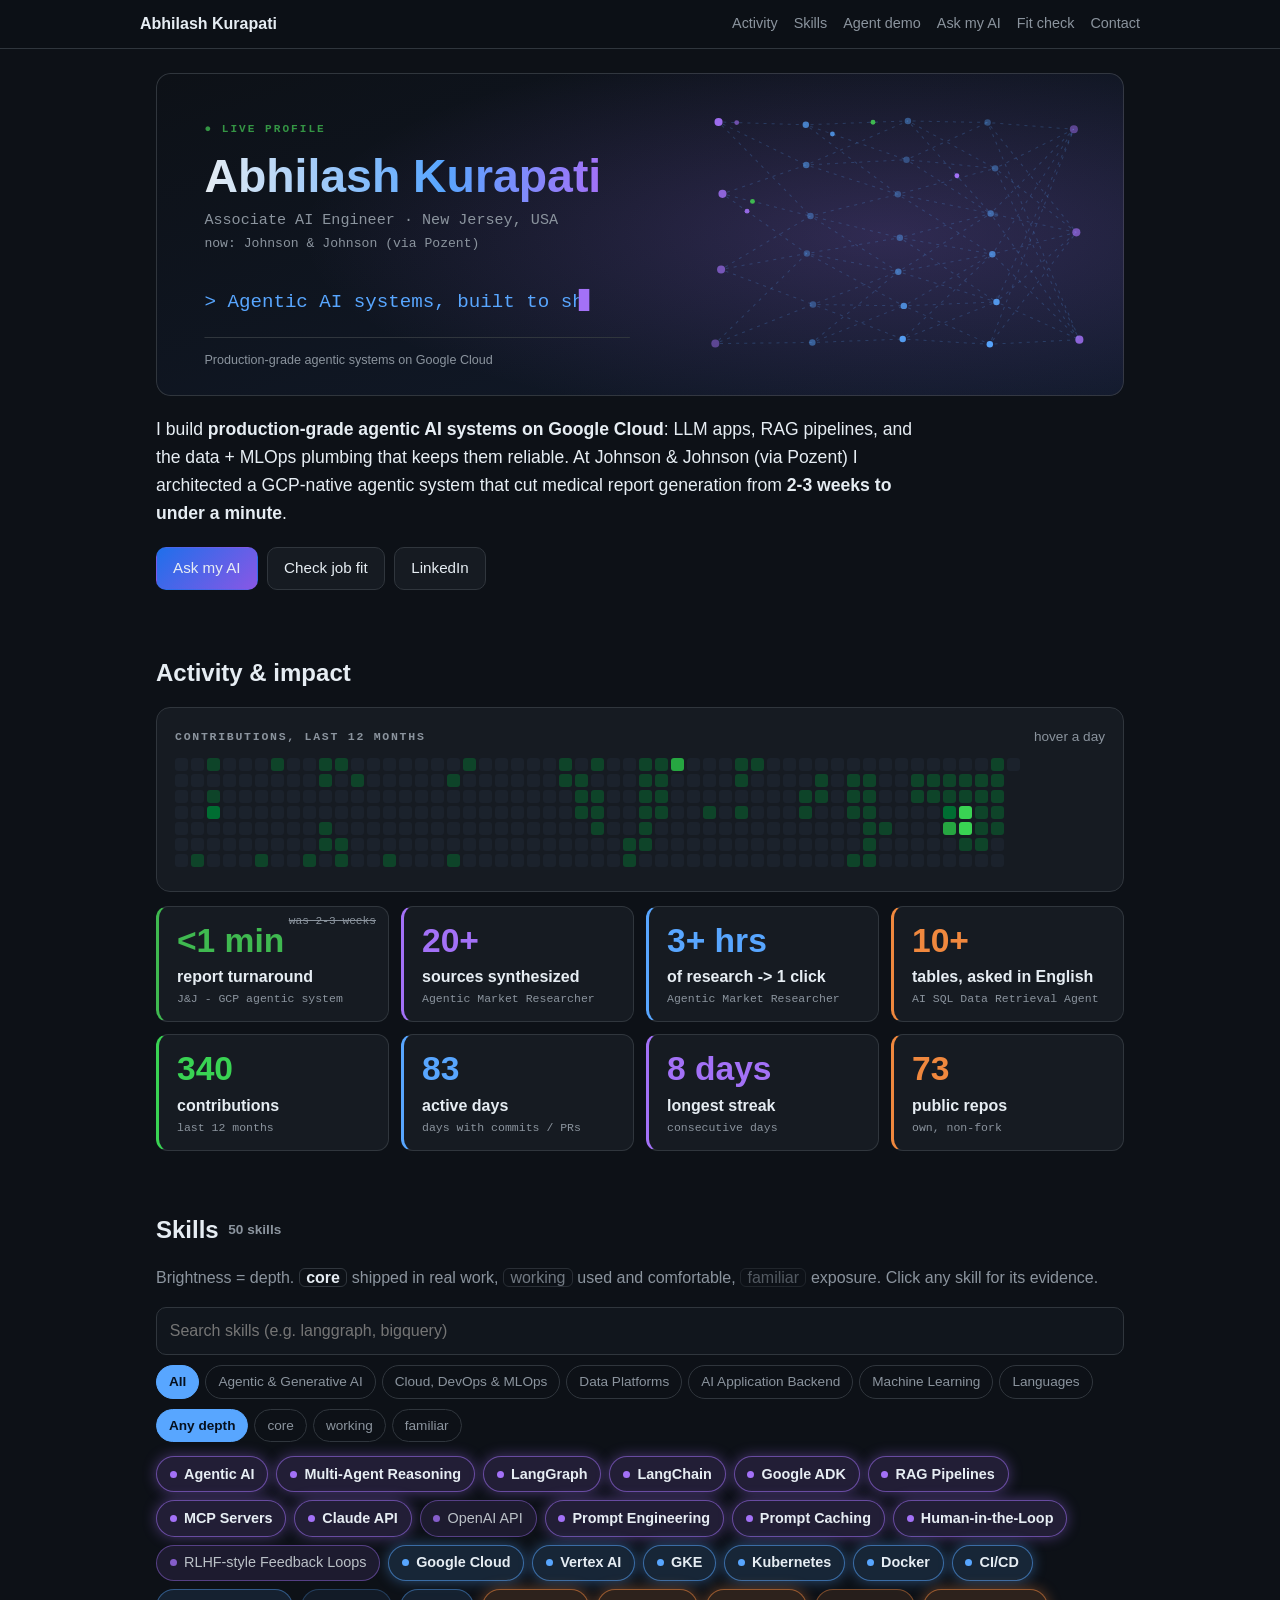
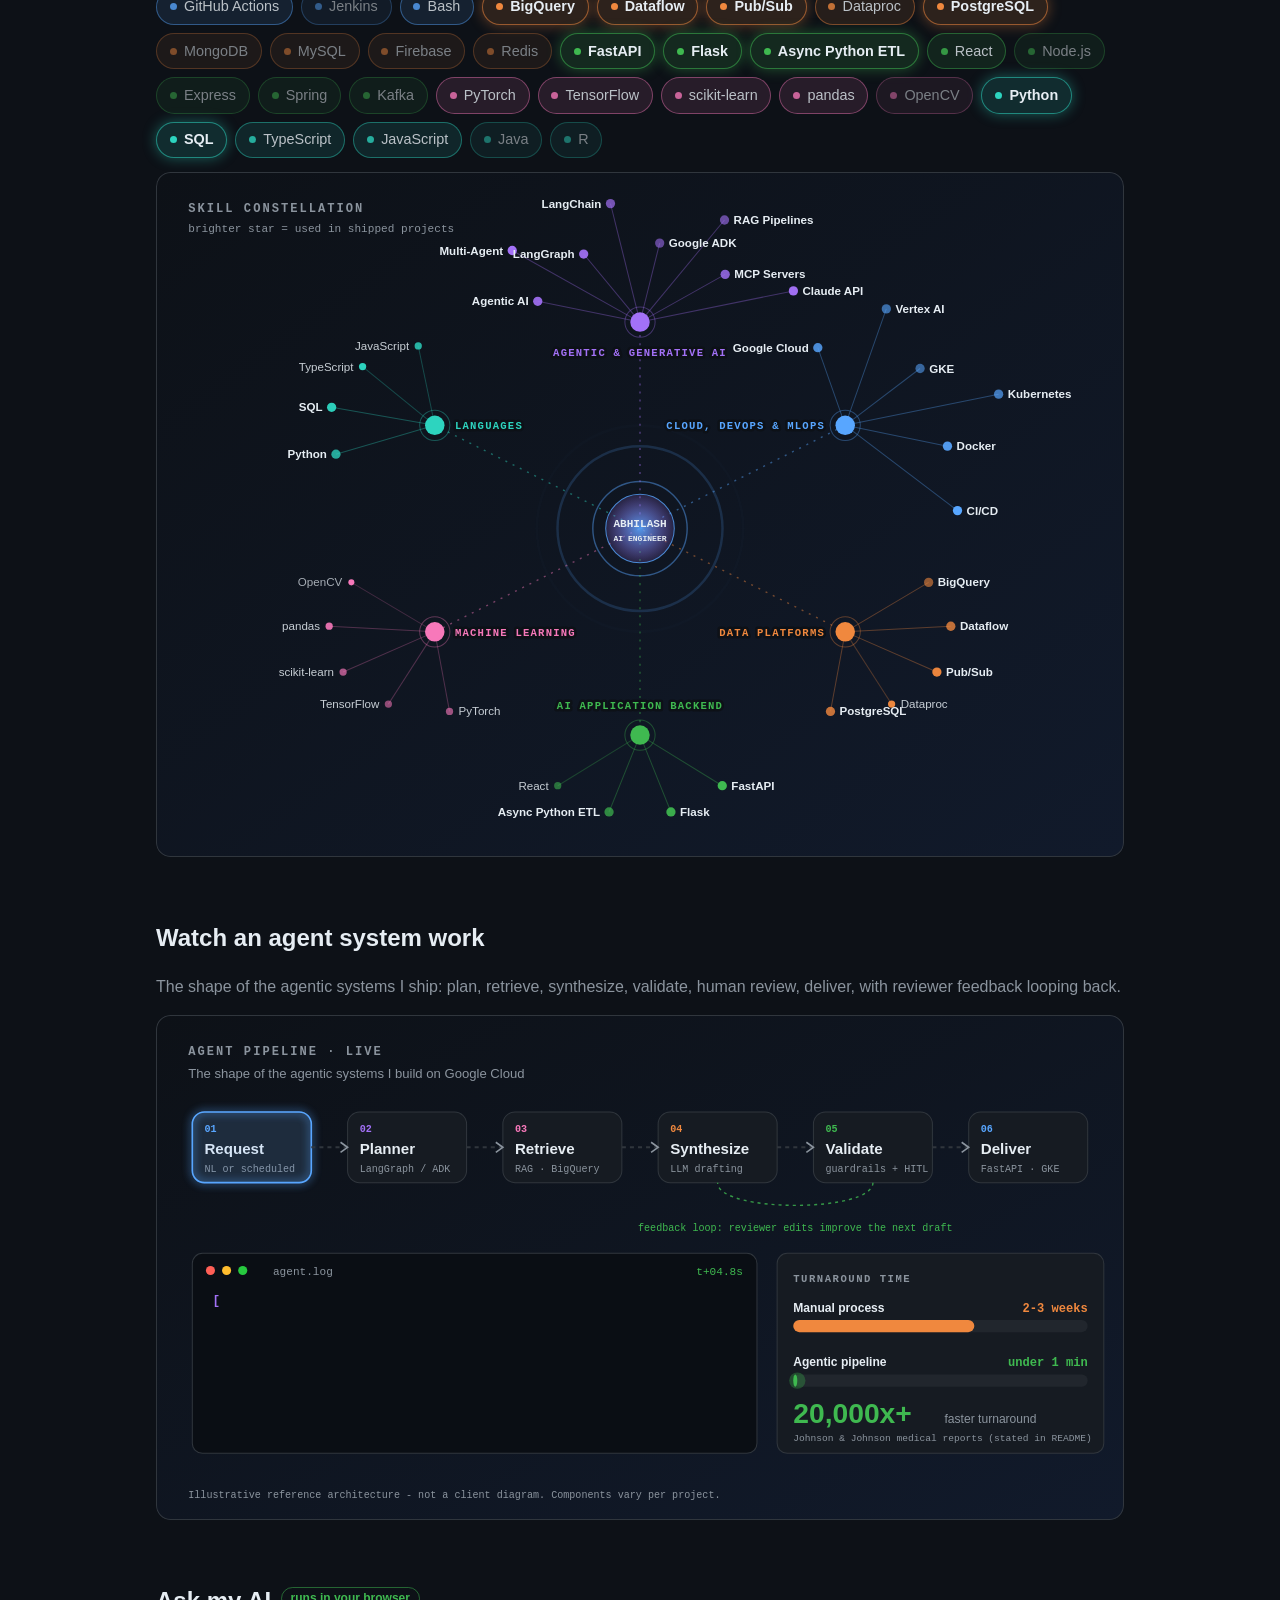
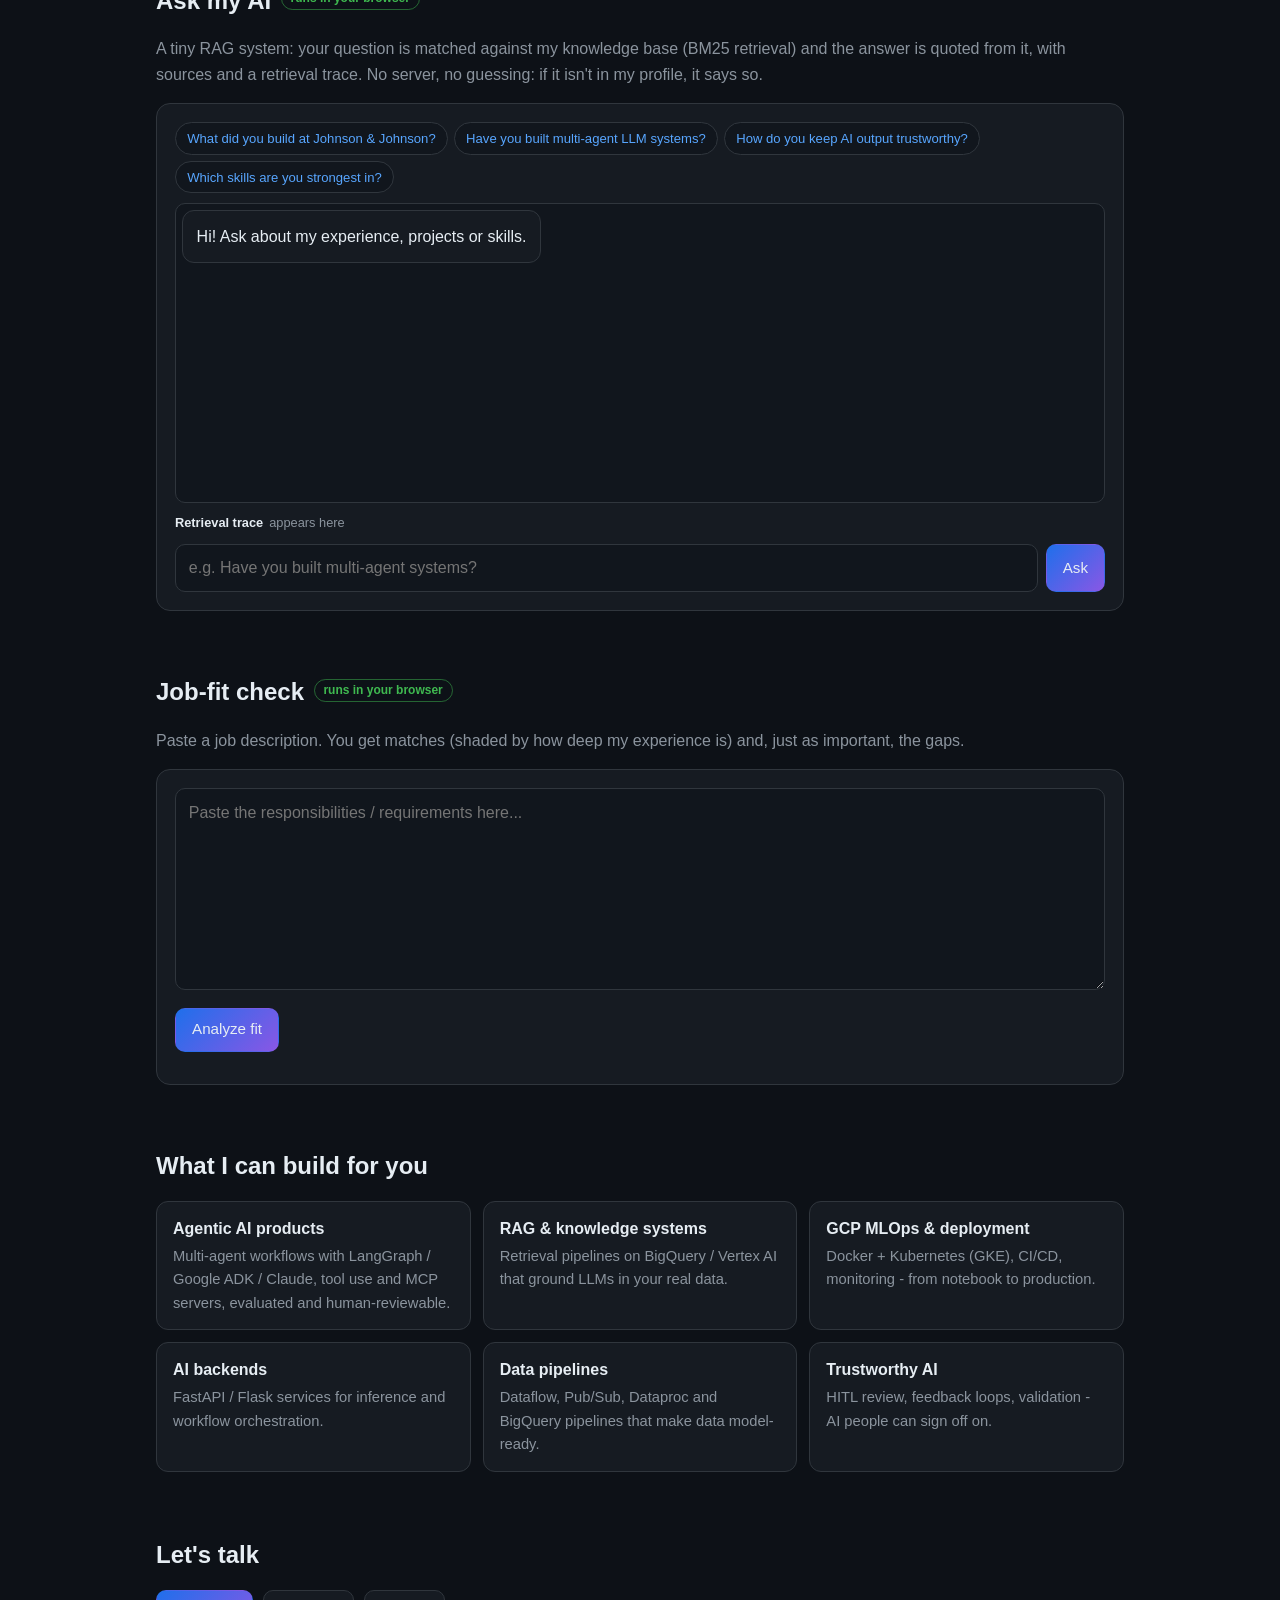
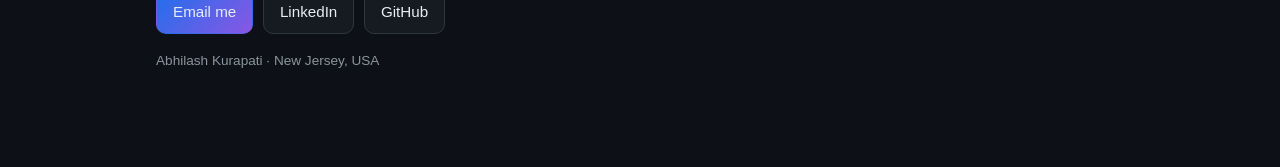
==== docs/index.html @ 21f14920 "chore: refresh profile assets" ====
<!doctype html>
<html lang="en">
<head>
<meta charset="utf-8">
<meta name="viewport" content="width=device-width, initial-scale=1">
<title>Abhilash Kurapati - Associate AI Engineer</title>
<meta name="description" content="Abhilash Kurapati: Associate AI Engineer building production-grade agentic AI systems on Google Cloud. Live contributions, skills, and an AI you can interrogate.">
<meta property="og:title" content="Abhilash Kurapati - Associate AI Engineer">
<meta property="og:description" content="Agentic AI systems on Google Cloud. Ask my profile anything.">
<link rel="icon" href="data:image/svg+xml,%3Csvg xmlns='http://www.w3.org/2000/svg' viewBox='0 0 32 32'%3E%3Crect width='32' height='32' rx='8' fill='%230d1117'/%3E%3Ccircle cx='10' cy='11' r='3' fill='%23a371f7'/%3E%3Ccircle cx='22' cy='9' r='3' fill='%2358a6ff'/%3E%3Ccircle cx='16' cy='23' r='3' fill='%233fb950'/%3E%3Cpath d='M10 11L22 9L16 23Z' stroke='%2358a6ff' fill='none'/%3E%3C/svg%3E">
<link rel="stylesheet" href="style.css">
</head>
<body>
<header class="nav">
  <a class="brand" href="#top">Abhilash Kurapati</a>
  <nav>
    <a href="#activity">Activity</a><a href="#skills">Skills</a><a href="#system">Agent demo</a><a href="#ask">Ask my AI</a><a href="#fit">Fit check</a><a href="#contact">Contact</a>
  </nav>
</header>

<main id="top">
  <section class="hero">
    <img src="assets/hero.svg" alt="Abhilash Kurapati - Associate AI Engineer. Animated neural network banner." width="960" height="320">
    <p class="lead">I build <b>production-grade agentic AI systems on Google Cloud</b>: LLM apps, RAG pipelines, and the data + MLOps plumbing that keeps them reliable. At Johnson &amp; Johnson (via Pozent) I architected a GCP-native agentic system that cut medical report generation from <b>2-3 weeks to under a minute</b>.</p>
    <p class="cta"><a class="btn primary" href="#ask">Ask my AI</a><a class="btn" href="#fit">Check job fit</a><a class="btn" href="https://www.linkedin.com/in/kurapati-abhilash/" target="_blank" rel="noopener">LinkedIn</a></p>
  </section>

  <section id="activity">
    <h2>Activity &amp; impact</h2>
    <div class="card">
      <div class="card-h"><span class="eyebrow">CONTRIBUTIONS, LAST 12 MONTHS</span><span class="muted small">hover a day</span></div>
      <div id="heatmap" class="heatmap" aria-label="Contribution heatmap"></div>
      <noscript><img src="assets/contributions.svg" alt="Contribution graph" style="width:100%"></noscript>
    </div>
    <div class="tiles"><div class="tile" style="--c:#3fb950"><s class="was">was 2-3 weeks</s><div class="big">&lt;1 min</div><div class="lbl">report turnaround</div><div class="cap">J&amp;J - GCP agentic system</div></div><div class="tile" style="--c:#a371f7"><div class="big" data-count="20" data-suffix="+">20+</div><div class="lbl">sources synthesized</div><div class="cap">Agentic Market Researcher</div></div><div class="tile" style="--c:#58a6ff"><div class="big" data-count="3" data-suffix="+ hrs">3+ hrs</div><div class="lbl">of research -&gt; 1 click</div><div class="cap">Agentic Market Researcher</div></div><div class="tile" style="--c:#f0883e"><div class="big" data-count="10" data-suffix="+">10+</div><div class="lbl">tables, asked in English</div><div class="cap">AI SQL Data Retrieval Agent</div></div></div>
    <div class="tiles"><div class="tile" style="--c:#39d353"><div class="big" data-count="343" data-suffix="">343</div><div class="lbl">contributions</div><div class="cap">last 12 months</div></div><div class="tile" style="--c:#58a6ff"><div class="big" data-count="84" data-suffix="">84</div><div class="lbl">active days</div><div class="cap">days with commits / PRs</div></div><div class="tile" style="--c:#a371f7"><div class="big" data-count="8" data-suffix=" days">8 days</div><div class="lbl">longest streak</div><div class="cap">consecutive days</div></div><div class="tile" style="--c:#f0883e"><div class="big" data-count="74" data-suffix="">74</div><div class="lbl">public repos</div><div class="cap">own, non-fork</div></div></div>
  </section>

  <section id="skills">
    <h2>Skills <span class="muted small" id="skill-count"></span></h2>
    <p class="muted">Brightness = depth. <span class="lg lv-core">core</span> shipped in real work, <span class="lg lv-working">working</span> used and comfortable, <span class="lg lv-familiar">familiar</span> exposure. Click any skill for its evidence.</p>
    <div class="controls">
      <input id="skill-search" type="search" placeholder="Search skills (e.g. langgraph, bigquery)" aria-label="Search skills">
      <div id="cat-filter" class="pills"></div>
      <div id="level-filter" class="pills"></div>
    </div>
    <div id="skill-grid" class="chips"></div>
    <div id="skill-detail" class="card detail" hidden></div>
    <div class="card art"><img src="assets/skill-constellation.svg" alt="Skill constellation graph" loading="lazy"></div>
  </section>

  <section id="system">
    <h2>Watch an agent system work</h2>
    <p class="muted">The shape of the agentic systems I ship: plan, retrieve, synthesize, validate, human review, deliver, with reviewer feedback looping back.</p>
    <div class="card art"><img src="assets/agent-pipeline.svg" alt="Animated agent pipeline" loading="lazy"></div>
  </section>

  <section id="ask">
    <h2>Ask my AI <span class="tag live">runs in your browser</span></h2>
    <p class="muted">A tiny RAG system: your question is matched against my knowledge base (BM25 retrieval) and the answer is quoted from it, with sources and a retrieval trace. No server, no guessing: if it isn't in my profile, it says so.</p>
    <div class="card chat">
      <div class="suggest"><button type="button">What did you build at Johnson &amp; Johnson?</button><button type="button">Have you built multi-agent LLM systems?</button><button type="button">How do you keep AI output trustworthy?</button><button type="button">Which skills are you strongest in?</button></div>
      <div id="chat-log" class="log" aria-live="polite"><div class="msg bot"><p>Hi! Ask about my experience, projects or skills.</p></div></div>
      <div id="trace" class="trace"><b>Retrieval trace</b> <span class="muted">appears here</span></div>
      <form id="ask-form"><input id="ask-input" type="text" placeholder="e.g. Have you built multi-agent systems?" autocomplete="off" aria-label="Your question"><button class="btn primary" type="submit">Ask</button></form>
    </div>
  </section>

  <section id="fit">
    <h2>Job-fit check <span class="tag live">runs in your browser</span></h2>
    <p class="muted">Paste a job description. You get matches (shaded by how deep my experience is) and, just as important, the gaps.</p>
    <div class="card">
      <textarea id="fit-text" rows="7" placeholder="Paste the responsibilities / requirements here..." aria-label="Job description"></textarea>
      <button id="fit-run" class="btn primary" type="button">Analyze fit</button>
      <div id="fit-out" class="fit-out" aria-live="polite"></div>
    </div>
  </section>

  <section id="offer">
    <h2>What I can build for you</h2>
    <ul class="offers"><li><b>Agentic AI products</b><span>Multi-agent workflows with LangGraph / Google ADK / Claude, tool use and MCP servers, evaluated and human-reviewable.</span></li><li><b>RAG &amp; knowledge systems</b><span>Retrieval pipelines on BigQuery / Vertex AI that ground LLMs in your real data.</span></li><li><b>GCP MLOps &amp; deployment</b><span>Docker + Kubernetes (GKE), CI/CD, monitoring - from notebook to production.</span></li><li><b>AI backends</b><span>FastAPI / Flask services for inference and workflow orchestration.</span></li><li><b>Data pipelines</b><span>Dataflow, Pub/Sub, Dataproc and BigQuery pipelines that make data model-ready.</span></li><li><b>Trustworthy AI</b><span>HITL review, feedback loops, validation - AI people can sign off on.</span></li></ul>
  </section>

  <section id="contact">
    <h2>Let's talk</h2>
    <p class="cta"><a class="btn primary" href="mailto:abhilash.kurapati1301@gmail.com">Email me</a><a class="btn" href="https://www.linkedin.com/in/kurapati-abhilash/" target="_blank" rel="noopener">LinkedIn</a><a class="btn" href="https://github.com/akurapati1" target="_blank" rel="noopener">GitHub</a></p>
    <p class="muted small">Abhilash Kurapati · New Jersey, USA</p>
  </section>
</main>
<div id="tip" class="tip" hidden></div>
<script type="application/json" id="data">{"repo":"akurapati1/akurapati1","email":"abhilash.kurapati1301@gmail.com","categories":[{"id":"ai","name":"Agentic & Generative AI","color":"#a371f7","skills":[{"name":"Agentic AI","level":"core","graph":true},{"name":"Multi-Agent Reasoning","short":"Multi-Agent","level":"core","graph":true},{"name":"LangGraph","level":"core","graph":true,"logo":""},{"name":"LangChain","level":"core","graph":true,"logo":"langchain"},{"name":"Google ADK","level":"core","graph":true,"logo":"google"},{"name":"RAG Pipelines","level":"core","graph":true},{"name":"MCP Servers","level":"core","graph":true},{"name":"Claude API","level":"core","graph":true,"logo":"anthropic"},{"name":"OpenAI API","level":"working"},{"name":"Prompt Engineering","level":"core"},{"name":"Prompt Caching","level":"core"},{"name":"Human-in-the-Loop","level":"core"},{"name":"RLHF-style Feedback Loops","level":"working"}]},{"id":"cloud","name":"Cloud, DevOps & MLOps","color":"#58a6ff","skills":[{"name":"Google Cloud","level":"core","graph":true,"logo":"googlecloud"},{"name":"Vertex AI","level":"core","graph":true,"logo":"googlecloud"},{"name":"GKE","level":"core","graph":true,"logo":"googlecloud"},{"name":"Kubernetes","level":"core","graph":true,"logo":"kubernetes"},{"name":"Docker","level":"core","graph":true,"logo":"docker"},{"name":"CI/CD","level":"core","graph":true},{"name":"GitHub Actions","level":"working","logo":"githubactions"},{"name":"Jenkins","level":"familiar","logo":"jenkins"},{"name":"Bash","level":"working","logo":"gnubash"}]},{"id":"data","name":"Data Platforms","color":"#f0883e","skills":[{"name":"BigQuery","level":"core","graph":true,"logo":"googlebigquery"},{"name":"Dataflow","level":"core","graph":true,"logo":"googlecloud"},{"name":"Pub/Sub","level":"core","graph":true,"logo":"googlecloud"},{"name":"Dataproc","level":"working","graph":true,"logo":"googlecloud"},{"name":"PostgreSQL","level":"core","graph":true,"logo":"postgresql"},{"name":"MongoDB","level":"familiar","logo":"mongodb"},{"name":"MySQL","level":"familiar","logo":"mysql"},{"name":"Firebase","level":"familiar","logo":"firebase"},{"name":"Redis","level":"familiar","logo":"redis"}]},{"id":"backend","name":"AI Application Backend","color":"#3fb950","skills":[{"name":"FastAPI","level":"core","graph":true,"logo":"fastapi"},{"name":"Flask","level":"core","graph":true,"logo":"flask"},{"name":"Async Python ETL","level":"core","graph":true},{"name":"React","level":"working","graph":true,"logo":"react"},{"name":"Node.js","level":"familiar","logo":"nodedotjs"},{"name":"Express","level":"familiar","logo":"express"},{"name":"Spring","level":"familiar","logo":"spring"},{"name":"Kafka","level":"familiar","logo":"apachekafka"}]},{"id":"ml","name":"Machine Learning","color":"#f778ba","skills":[{"name":"PyTorch","level":"working","graph":true,"logo":"pytorch"},{"name":"TensorFlow","level":"working","graph":true,"logo":"tensorflow"},{"name":"scikit-learn","level":"working","graph":true,"logo":"scikitlearn"},{"name":"pandas","level":"working","graph":true,"logo":"pandas"},{"name":"OpenCV","level":"familiar","graph":true,"logo":"opencv"}]},{"id":"lang","name":"Languages","color":"#2dd4bf","skills":[{"name":"Python","level":"core","graph":true,"logo":"python"},{"name":"SQL","level":"core","graph":true,"logo":"postgresql"},{"name":"TypeScript","level":"working","graph":true,"logo":"typescript"},{"name":"JavaScript","level":"working","graph":true,"logo":"javascript"},{"name":"Java","level":"familiar","logo":"openjdk"},{"name":"R","level":"familiar","logo":"r"}]}],"chunks":[{"title":"Summary","kind":"summary","lines":["AI Engineer based in New Jersey, USA (originally from India).","Builds production-grade agentic AI systems on Google Cloud: LLM-powered apps, RAG pipelines, and the data + MLOps infrastructure that keeps them reliable at scale.","Current role: Associate AI Engineer on enterprise AI for Johnson & Johnson, via Pozent."]},{"title":"Experience \u203a Associate AI Engineer - Johnson & Johnson (via Pozent)","kind":"experience","lines":["Architected a GCP-native agentic system for medical report generation.","Cut report turnaround from 2-3 weeks to under a minute.","Stack and practices: Google Cloud, Vertex AI, GKE, Docker, Kubernetes, CI/CD, BigQuery, Dataflow, Pub/Sub, Dataproc, FastAPI/Flask microservices, human-in-the-loop review, RLHF-inspired feedback loops, validation and monitoring."]},{"title":"Projects \u203a Agentic Market Researcher","kind":"project","lines":["Agentic AI research platform that synthesizes 20+ news, SEC/EDGAR and Reddit sources through async Python ETL.","Orchestrates Claude Haiku and Sonnet agents with prompt caching and weighted ranking.","Turns 3+ hours of manual research into one-click insights.","Tech: Claude API, multi-agent reasoning, prompt caching, FastAPI."]},{"title":"Projects \u203a AI SQL Data Retrieval Agent","kind":"project","lines":["LLM-powered SQL agent that converts natural-language prompts into context-aware queries across 10+ PostgreSQL tables.","3-stage LangChain workflow (generation, execution, formatting) with a React visualization interface.","Tech: LangChain, OpenAI, PostgreSQL, React."]},{"title":"Focus areas \u203a Agentic and generative AI","kind":"focus","lines":["Agentic and generative AI: LangChain, LangGraph, Google ADK, RAG, prompt engineering, MCP servers, multi-agent reasoning."]},{"title":"Focus areas \u203a GCP MLOps and deployment","kind":"focus","lines":["GCP MLOps and deployment: Vertex AI, GKE, Docker, Kubernetes, CI/CD, model-ready pipelines on BigQuery, Dataflow, Pub/Sub and Dataproc."]},{"title":"Focus areas \u203a AI application backend","kind":"focus","lines":["AI application backend: FastAPI and Flask microservices for inference and workflow orchestration."]},{"title":"Focus areas \u203a Trustworthy AI","kind":"focus","lines":["Trustworthy AI: human-in-the-loop review, RLHF-inspired feedback loops, validation and monitoring."]},{"title":"Contact","kind":"contact","lines":["Email: abhilash.kurapati1301@gmail.com","LinkedIn: https://www.linkedin.com/in/kurapati-abhilash/"]},{"title":"Skills \u203a Agentic & Generative AI","kind":"skills","lines":["core: Agentic AI, Multi-Agent Reasoning, LangGraph, LangChain, Google ADK, RAG Pipelines, MCP Servers, Claude API, Prompt Engineering, Prompt Caching, Human-in-the-Loop","working: OpenAI API, RLHF-style Feedback Loops"]},{"title":"Skills \u203a Cloud, DevOps & MLOps","kind":"skills","lines":["core: Google Cloud, Vertex AI, GKE, Kubernetes, Docker, CI/CD","working: GitHub Actions, Bash","familiar: Jenkins"]},{"title":"Skills \u203a Data Platforms","kind":"skills","lines":["core: BigQuery, Dataflow, Pub/Sub, PostgreSQL","working: Dataproc","familiar: MongoDB, MySQL, Firebase, Redis"]},{"title":"Skills \u203a AI Application Backend","kind":"skills","lines":["core: FastAPI, Flask, Async Python ETL","working: React","familiar: Node.js, Express, Spring, Kafka"]},{"title":"Skills \u203a Machine Learning","kind":"skills","lines":["working: PyTorch, TensorFlow, scikit-learn, pandas","familiar: OpenCV"]},{"title":"Skills \u203a Languages","kind":"skills","lines":["core: Python, SQL","working: TypeScript, JavaScript","familiar: Java, R"]},{"title":"What I can build \u203a Agentic AI products","kind":"offer","lines":["Multi-agent workflows with LangGraph / Google ADK / Claude, tool use and MCP servers, evaluated and human-reviewable."]},{"title":"What I can build \u203a RAG & knowledge systems","kind":"offer","lines":["Retrieval pipelines on BigQuery / Vertex AI that ground LLMs in your real data."]},{"title":"What I can build \u203a GCP MLOps & deployment","kind":"offer","lines":["Docker + Kubernetes (GKE), CI/CD, monitoring - from notebook to production."]},{"title":"What I can build \u203a AI backends","kind":"offer","lines":["FastAPI / Flask services for inference and workflow orchestration."]},{"title":"What I can build \u203a Data pipelines","kind":"offer","lines":["Dataflow, Pub/Sub, Dataproc and BigQuery pipelines that make data model-ready."]},{"title":"What I can build \u203a Trustworthy AI","kind":"offer","lines":["HITL review, feedback loops, validation - AI people can sign off on."]}],"stats":{"weeks":[[["2025-11-23",0,0,0],["2025-11-24",0,0,1],["2025-11-25",0,0,2],["2025-11-26",0,0,3],["2025-11-27",0,0,4],["2025-11-28",0,0,5],["2025-11-29",0,0,6]],[["2025-11-30",0,0,0],["2025-12-01",0,0,1],["2025-12-02",0,0,2],["2025-12-03",0,0,3],["2025-12-04",0,0,4],["2025-12-05",0,0,5],["2025-12-06",3,1,6]],[["2025-12-07",4,1,0],["2025-12-08",0,0,1],["2025-12-09",5,1,2],["2025-12-10",11,2,3],["2025-12-11",0,0,4],["2025-12-12",0,0,5],["2025-12-13",0,0,6]],[["2025-12-14",0,0,0],["2025-12-15",0,0,1],["2025-12-16",0,0,2],["2025-12-17",0,0,3],["2025-12-18",0,0,4],["2025-12-19",0,0,5],["2025-12-20",0,0,6]],[["2025-12-21",0,0,0],["2025-12-22",0,0,1],["2025-12-23",0,0,2],["2025-12-24",0,0,3],["2025-12-25",0,0,4],["2025-12-26",0,0,5],["2025-12-27",0,0,6]],[["2025-12-28",0,0,0],["2025-12-29",0,0,1],["2025-12-30",0,0,2],["2025-12-31",0,0,3],["2026-01-01",0,0,4],["2026-01-02",0,0,5],["2026-01-03",3,1,6]],[["2026-01-04",1,1,0],["2026-01-05",0,0,1],["2026-01-06",0,0,2],["2026-01-07",0,0,3],["2026-01-08",0,0,4],["2026-01-09",0,0,5],["2026-01-10",0,0,6]],[["2026-01-11",0,0,0],["2026-01-12",0,0,1],["2026-01-13",0,0,2],["2026-01-14",0,0,3],["2026-01-15",0,0,4],["2026-01-16",0,0,5],["2026-01-17",0,0,6]],[["2026-01-18",0,0,0],["2026-01-19",0,0,1],["2026-01-20",0,0,2],["2026-01-21",0,0,3],["2026-01-22",0,0,4],["2026-01-23",0,0,5],["2026-01-24",6,1,6]],[["2026-01-25",5,1,0],["2026-01-26",1,1,1],["2026-01-27",0,0,2],["2026-01-28",0,0,3],["2026-01-29",1,1,4],["2026-01-30",2,1,5],["2026-01-31",0,0,6]],[["2026-02-01",1,1,0],["2026-02-02",0,0,1],["2026-02-03",0,0,2],["2026-02-04",0,0,3],["2026-02-05",0,0,4],["2026-02-06",1,1,5],["2026-02-07",1,1,6]],[["2026-02-08",0,0,0],["2026-02-09",2,1,1],["2026-02-10",0,0,2],["2026-02-11",0,0,3],["2026-02-12",0,0,4],["2026-02-13",0,0,5],["2026-02-14",0,0,6]],[["2026-02-15",0,0,0],["2026-02-16",0,0,1],["2026-02-17",0,0,2],["2026-02-18",0,0,3],["2026-02-19",0,0,4],["2026-02-20",0,0,5],["2026-02-21",0,0,6]],[["2026-02-22",0,0,0],["2026-02-23",0,0,1],["2026-02-24",0,0,2],["2026-02-25",0,0,3],["2026-02-26",0,0,4],["2026-02-27",0,0,5],["2026-02-28",4,1,6]],[["2026-03-01",0,0,0],["2026-03-02",0,0,1],["2026-03-03",0,0,2],["2026-03-04",0,0,3],["2026-03-05",0,0,4],["2026-03-06",0,0,5],["2026-03-07",0,0,6]],[["2026-03-08",0,0,0],["2026-03-09",0,0,1],["2026-03-10",0,0,2],["2026-03-11",0,0,3],["2026-03-12",0,0,4],["2026-03-13",0,0,5],["2026-03-14",0,0,6]],[["2026-03-15",0,0,0],["2026-03-16",0,0,1],["2026-03-17",0,0,2],["2026-03-18",0,0,3],["2026-03-19",0,0,4],["2026-03-20",0,0,5],["2026-03-21",0,0,6]],[["2026-03-22",0,0,0],["2026-03-23",7,1,1],["2026-03-24",0,0,2],["2026-03-25",0,0,3],["2026-03-26",0,0,4],["2026-03-27",0,0,5],["2026-03-28",1,1,6]],[["2026-03-29",4,1,0],["2026-03-30",0,0,1],["2026-03-31",0,0,2],["2026-04-01",0,0,3],["2026-04-02",0,0,4],["2026-04-03",0,0,5],["2026-04-04",0,0,6]],[["2026-04-05",0,0,0],["2026-04-06",0,0,1],["2026-04-07",0,0,2],["2026-04-08",0,0,3],["2026-04-09",0,0,4],["2026-04-10",0,0,5],["2026-04-11",0,0,6]],[["2026-04-12",0,0,0],["2026-04-13",0,0,1],["2026-04-14",0,0,2],["2026-04-15",0,0,3],["2026-04-16",0,0,4],["2026-04-17",0,0,5],["2026-04-18",0,0,6]],[["2026-04-19",0,0,0],["2026-04-20",0,0,1],["2026-04-21",0,0,2],["2026-04-22",0,0,3],["2026-04-23",0,0,4],["2026-04-24",0,0,5],["2026-04-25",0,0,6]],[["2026-04-26",0,0,0],["2026-04-27",0,0,1],["2026-04-28",0,0,2],["2026-04-29",0,0,3],["2026-04-30",0,0,4],["2026-05-01",0,0,5],["2026-05-02",0,0,6]],[["2026-05-03",0,0,0],["2026-05-04",0,0,1],["2026-05-05",0,0,2],["2026-05-06",0,0,3],["2026-05-07",0,0,4],["2026-05-08",0,0,5],["2026-05-09",0,0,6]],[["2026-05-10",6,1,0],["2026-05-11",1,1,1],["2026-05-12",0,0,2],["2026-05-13",0,0,3],["2026-05-14",0,0,4],["2026-05-15",0,0,5],["2026-05-16",0,0,6]],[["2026-05-17",0,0,0],["2026-05-18",7,1,1],["2026-05-19",5,1,2],["2026-05-20",7,1,3],["2026-05-21",0,0,4],["2026-05-22",0,0,5],["2026-05-23",0,0,6]],[["2026-05-24",3,1,0],["2026-05-25",0,0,1],["2026-05-26",5,1,2],["2026-05-27",3,1,3],["2026-05-28",1,1,4],["2026-05-29",0,0,5],["2026-05-30",0,0,6]],[["2026-05-31",0,0,0],["2026-06-01",0,0,1],["2026-06-02",0,0,2],["2026-06-03",0,0,3],["2026-06-04",0,0,4],["2026-06-05",0,0,5],["2026-06-06",0,0,6]],[["2026-06-07",0,0,0],["2026-06-08",0,0,1],["2026-06-09",0,0,2],["2026-06-10",0,0,3],["2026-06-11",0,0,4],["2026-06-12",2,1,5],["2026-06-13",1,1,6]],[["2026-06-14",3,1,0],["2026-06-15",5,1,1],["2026-06-16",1,1,2],["2026-06-17",4,1,3],["2026-06-18",4,1,4],["2026-06-19",1,1,5],["2026-06-20",0,0,6]],[["2026-06-21",3,1,0],["2026-06-22",1,1,1],["2026-06-23",3,1,2],["2026-06-24",1,1,3],["2026-06-25",0,0,4],["2026-06-26",0,0,5],["2026-06-27",0,0,6]],[["2026-06-28",16,3,0],["2026-06-29",0,0,1],["2026-06-30",0,0,2],["2026-07-01",0,0,3],["2026-07-02",0,0,4],["2026-07-03",0,0,5],["2026-07-04",0,0,6]],[["2026-07-05",0,0,0],["2026-07-06",0,0,1],["2026-07-07",0,0,2],["2026-07-08",0,0,3],["2026-07-09",0,0,4],["2026-07-10",0,0,5],["2026-07-11",0,0,6]],[["2026-07-12",0,0,0],["2026-07-13",0,0,1],["2026-07-14",0,0,2],["2026-07-15",1,1,3],["2026-07-16",0,0,4],["2026-07-17",0,0,5],["2026-07-18",0,0,6]],[["2026-07-19",0,0,0],["2026-07-20",0,0,1],["2026-07-21",0,0,2],["2026-07-22",0,0,3],["2026-07-23",0,0,4],["2026-07-24",0,0,5],["2026-07-25",0,0,6]],[["2026-07-26",5,1,0],["2026-07-27",1,1,1],["2026-07-28",0,0,2],["2026-07-29",3,1,3],["2026-07-30",0,0,4],["2026-07-31",0,0,5],["2026-08-01",0,0,6]],[["2026-08-02",2,1,0],["2026-08-03",0,0,1],["2026-08-04",0,0,2],["2026-08-05",0,0,3],["2026-08-06",0,0,4],["2026-08-07",0,0,5],["2026-08-08",0,0,6]],[["2026-08-09",0,0,0],["2026-08-10",0,0,1],["2026-08-11",0,0,2],["2026-08-12",0,0,3],["2026-08-13",0,0,4],["2026-08-14",0,0,5],["2026-08-15",0,0,6]],[["2026-08-16",0,0,0],["2026-08-17",0,0,1],["2026-08-18",0,0,2],["2026-08-19",0,0,3],["2026-08-20",0,0,4],["2026-08-21",0,0,5],["2026-08-22",0,0,6]],[["2026-08-23",0,0,0],["2026-08-24",0,0,1],["2026-08-25",3,1,2],["2026-08-26",1,1,3],["2026-08-27",0,0,4],["2026-08-28",0,0,5],["2026-08-29",0,0,6]],[["2026-08-30",0,0,0],["2026-08-31",1,1,1],["2026-09-01",1,1,2],["2026-09-02",0,0,3],["2026-09-03",0,0,4],["2026-09-04",0,0,5],["2026-09-05",0,0,6]],[["2026-09-06",0,0,0],["2026-09-07",0,0,1],["2026-09-08",0,0,2],["2026-09-09",0,0,3],["2026-09-10",0,0,4],["2026-09-11",0,0,5],["2026-09-12",0,0,6]],[["2026-09-13",0,0,0],["2026-09-14",1,1,1],["2026-09-15",3,1,2],["2026-09-16",2,1,3],["2026-09-17",0,0,4],["2026-09-18",0,0,5],["2026-09-19",5,1,6]],[["2026-09-20",0,0,0],["2026-09-21",1,1,1],["2026-09-22",2,1,2],["2026-09-23",1,1,3],["2026-09-24",1,1,4],["2026-09-25",4,1,5],["2026-09-26",2,1,6]],[["2026-09-27",0,0,0],["2026-09-28",0,0,1],["2026-09-29",0,0,2],["2026-09-30",0,0,3],["2026-10-01",2,1,4],["2026-10-02",0,0,5],["2026-10-03",0,0,6]],[["2026-10-04",0,0,0],["2026-10-05",0,0,1],["2026-10-06",0,0,2],["2026-10-07",0,0,3],["2026-10-08",0,0,4],["2026-10-09",0,0,5],["2026-10-10",0,0,6]],[["2026-10-11",0,0,0],["2026-10-12",4,1,1],["2026-10-13",4,1,2],["2026-10-14",0,0,3],["2026-10-15",0,0,4],["2026-10-16",0,0,5],["2026-10-17",0,0,6]],[["2026-10-18",0,0,0],["2026-10-19",1,1,1],["2026-10-20",1,1,2],["2026-10-21",0,0,3],["2026-10-22",0,0,4],["2026-10-23",0,0,5],["2026-10-24",0,0,6]],[["2026-10-25",0,0,0],["2026-10-26",1,1,1],["2026-10-27",2,1,2],["2026-10-28",10,2,3],["2026-10-29",20,3,4],["2026-10-30",0,0,5],["2026-10-31",0,0,6]],[["2026-11-01",0,0,0],["2026-11-02",2,1,1],["2026-11-03",4,1,2],["2026-11-04",52,4,3],["2026-11-05",29,4,4],["2026-11-06",1,1,5],["2026-11-07",0,0,6]],[["2026-11-08",0,0,0],["2026-11-09",2,1,1],["2026-11-10",3,1,2],["2026-11-11",5,1,3],["2026-11-12",1,1,4],["2026-11-13",1,1,5],["2026-11-14",0,0,6]],[["2026-11-15",1,1,0],["2026-11-16",1,1,1],["2026-11-17",2,1,2],["2026-11-18",4,1,3],["2026-11-19",4,1,4],["2026-11-20",0,0,5],["2026-11-21",0,0,6]],[["2026-11-22",0,0,0]]],"summary":{"total":343,"active":84,"best":52,"longest":8,"current":0},"repos":74}}</script>
<script src="app.js" defer></script>
</body>
</html>
---- docs/style.css ----
:root{--bg:#0d1117;--panel:#161b22;--panel2:#11161d;--border:#30363d;--text:#e6edf3;--muted:#8b949e;--cyan:#58a6ff;--violet:#a371f7;--green:#3fb950;--orange:#f0883e}
*{box-sizing:border-box}
html{scroll-behavior:smooth;scroll-padding-top:70px}
body{margin:0;background:radial-gradient(1200px 600px at 80% -10%,#1a1440 0,transparent 60%),var(--bg);color:var(--text);font:16px/1.6 -apple-system,"Segoe UI",Helvetica,Arial,sans-serif}
a{color:var(--cyan)}
.muted{color:var(--muted)}.small{font-size:.85rem}
.nav{position:sticky;top:0;z-index:20;display:flex;gap:1rem;align-items:center;justify-content:space-between;padding:.7rem max(16px,calc((100vw - 1000px)/2));background:rgba(13,17,23,.85);backdrop-filter:blur(10px);border-bottom:1px solid var(--border)}
.brand{font-weight:800;color:var(--text);text-decoration:none;white-space:nowrap}
.nav nav{display:flex;gap:1rem;overflow-x:auto;scrollbar-width:none}
.nav nav a{color:var(--muted);text-decoration:none;font-size:.9rem;white-space:nowrap}.nav nav a:hover{color:var(--text)}
main{max-width:1000px;margin:0 auto;padding:0 16px 80px}
section{padding-top:48px}
h2{font-size:1.5rem;margin:0 0 .4rem;display:flex;gap:.6rem;align-items:center;flex-wrap:wrap}
h4{margin:1rem 0 .4rem;font-size:.9rem;color:var(--muted);font-weight:600}
.hero{padding-top:24px}
.hero img,.art img{width:100%;height:auto;display:block;border-radius:14px}
.lead{font-size:1.1rem;max-width:760px;margin:1.2rem 0}
.cta{display:flex;gap:.6rem;flex-wrap:wrap}
.btn{display:inline-block;padding:.55rem 1rem;border:1px solid var(--border);border-radius:10px;background:var(--panel);color:var(--text);text-decoration:none;font:inherit;font-size:.95rem;cursor:pointer;transition:transform .15s,border-color .15s}
.btn:hover{transform:translateY(-1px);border-color:var(--cyan)}
.btn.primary{background:linear-gradient(135deg,#1f6feb,#8957e5);border-color:transparent}
.card{background:var(--panel);border:1px solid var(--border);border-radius:14px;padding:18px;margin:14px 0}
.card.art{padding:0;background:none;border:0}
.card-h{display:flex;justify-content:space-between;align-items:center;margin-bottom:10px}
.eyebrow{font:700 .72rem ui-monospace,Menlo,monospace;letter-spacing:.15em;color:var(--muted)}
.heatmap{display:flex;gap:3px;overflow-x:auto;padding-bottom:6px}
.hm-col{display:flex;flex-direction:column;gap:3px}
.hm-cell{display:block;width:13px;height:13px;border-radius:3px;animation:pulse 14s ease-in-out infinite}
@keyframes pulse{0%,8%,100%{transform:scale(1)}3%{transform:scale(1.5)}}
.tiles{display:grid;grid-template-columns:repeat(auto-fit,minmax(200px,1fr));gap:12px;margin:12px 0}
.tile{position:relative;background:var(--panel);border:1px solid var(--border);border-left:3px solid var(--c);border-radius:12px;padding:16px 18px}
.tile .big{font-size:2.1rem;font-weight:800;color:var(--c);line-height:1.1}
.tile .lbl{font-weight:600;margin-top:.3rem}.tile .cap{color:var(--muted);font:.72rem ui-monospace,Menlo,monospace;margin-top:.15rem}
.was{position:absolute;right:12px;top:8px;color:var(--muted);font:.7rem ui-monospace,Menlo,monospace}
.controls{display:grid;gap:10px;margin:14px 0}
input[type=search],input[type=text],textarea{width:100%;padding:.65rem .8rem;border-radius:10px;border:1px solid var(--border);background:var(--panel2);color:var(--text);font:inherit}
input:focus,textarea:focus,button:focus-visible,a:focus-visible{outline:2px solid var(--cyan);outline-offset:2px}
.pills{display:flex;gap:6px;flex-wrap:wrap}
.pill{padding:.3rem .75rem;border-radius:99px;border:1px solid var(--border);background:transparent;color:var(--muted);font:inherit;font-size:.85rem;cursor:pointer}
.pill.on{background:var(--cyan);border-color:var(--cyan);color:#06101e;font-weight:600}
.chips{display:flex;flex-wrap:wrap;gap:8px}
.chip{--c:var(--cyan);display:inline-flex;align-items:center;gap:.45rem;padding:.35rem .8rem;border-radius:99px;border:1px solid color-mix(in srgb,var(--c) 55%,transparent);background:color-mix(in srgb,var(--c) 14%,var(--bg));color:var(--text);font:inherit;font-size:.9rem;cursor:pointer;transition:transform .12s}
.chip:hover{transform:translateY(-2px) scale(1.04)}
.chip .dot{width:7px;height:7px;border-radius:50%;background:var(--c)}
.chip.lv-core{font-weight:700;box-shadow:0 0 14px color-mix(in srgb,var(--c) 40%,transparent)}
.chip.lv-working{opacity:.8}.chip.lv-familiar{opacity:.5}
.chip.gap{border-color:#f85149;background:rgba(248,81,73,.1);cursor:default}
.lg{padding:0 .4rem;border-radius:6px;border:1px solid var(--border)}.lg.lv-core{color:var(--text);font-weight:700}.lg.lv-working{opacity:.8}.lg.lv-familiar{opacity:.55}
.detail .sd-head{display:flex;gap:.6rem;align-items:center}.detail ul{margin:.4rem 0 0;padding-left:1.2rem}
.tag{display:inline-block;padding:.05rem .55rem;border-radius:99px;border:1px solid var(--border);font-size:.75rem;color:var(--muted);margin:0 .25rem .25rem 0}
.tag.live{color:var(--green);border-color:rgba(63,185,80,.5)}
.tag.lv-core{color:var(--green)}.tag.lv-working{color:var(--cyan)}.tag.lv-familiar{color:var(--muted)}
.chat .suggest{display:flex;gap:6px;flex-wrap:wrap;margin-bottom:10px}
.suggest button{padding:.3rem .7rem;border-radius:99px;border:1px solid var(--border);background:var(--panel2);color:var(--cyan);font:inherit;font-size:.82rem;cursor:pointer}
.suggest button:hover{border-color:var(--cyan)}
.log{height:300px;overflow-y:auto;display:flex;flex-direction:column;gap:10px;padding:6px;background:var(--panel2);border:1px solid var(--border);border-radius:10px}
.msg{max-width:88%;padding:.6rem .85rem;border-radius:12px}.msg p{margin:.2rem 0}.msg ul{margin:.2rem 0;padding-left:1.1rem}
.msg.me{align-self:flex-end;background:#1f6feb;color:#fff}
.msg.bot{align-self:flex-start;background:var(--panel);border:1px solid var(--border)}
.typing{color:var(--muted);animation:blink 1s infinite}@keyframes blink{50%{opacity:.3}}
.deep{display:inline-block;margin-top:.4rem;font-size:.82rem}
.trace{margin:10px 0;font-size:.8rem;display:flex;gap:6px;flex-wrap:wrap;align-items:center}
.tr{padding:.05rem .5rem;border-radius:6px;background:var(--panel2);border:1px solid var(--border)}.tr em{color:var(--violet);font-style:normal}
#ask-form{display:flex;gap:8px}
textarea{resize:vertical;margin-bottom:10px}
.fit-out{margin-top:14px}
.verdict{font-size:1.2rem;padding:.5rem .8rem;border-radius:10px;border:1px solid var(--border);display:inline-block}
.v-strong{border-color:var(--green);color:var(--green)}.v-good{border-color:var(--cyan);color:var(--cyan)}.v-partial{border-color:var(--orange);color:var(--orange)}.v-weak{border-color:#f85149;color:#f85149}
.offers{list-style:none;padding:0;display:grid;grid-template-columns:repeat(auto-fit,minmax(280px,1fr));gap:12px}
.offers li{background:var(--panel);border:1px solid var(--border);border-radius:12px;padding:14px 16px;display:flex;flex-direction:column;gap:.2rem}
.offers span{color:var(--muted);font-size:.92rem}
.tip{position:absolute;z-index:50;background:#000;color:#fff;border:1px solid var(--border);padding:.2rem .5rem;border-radius:6px;font-size:.78rem;pointer-events:none}
@media (max-width:600px){.lead{font-size:1rem}.log{height:260px}.msg{max-width:96%}}
@media (prefers-reduced-motion:reduce){*{animation:none!important;transition:none!important}html{scroll-behavior:auto}}
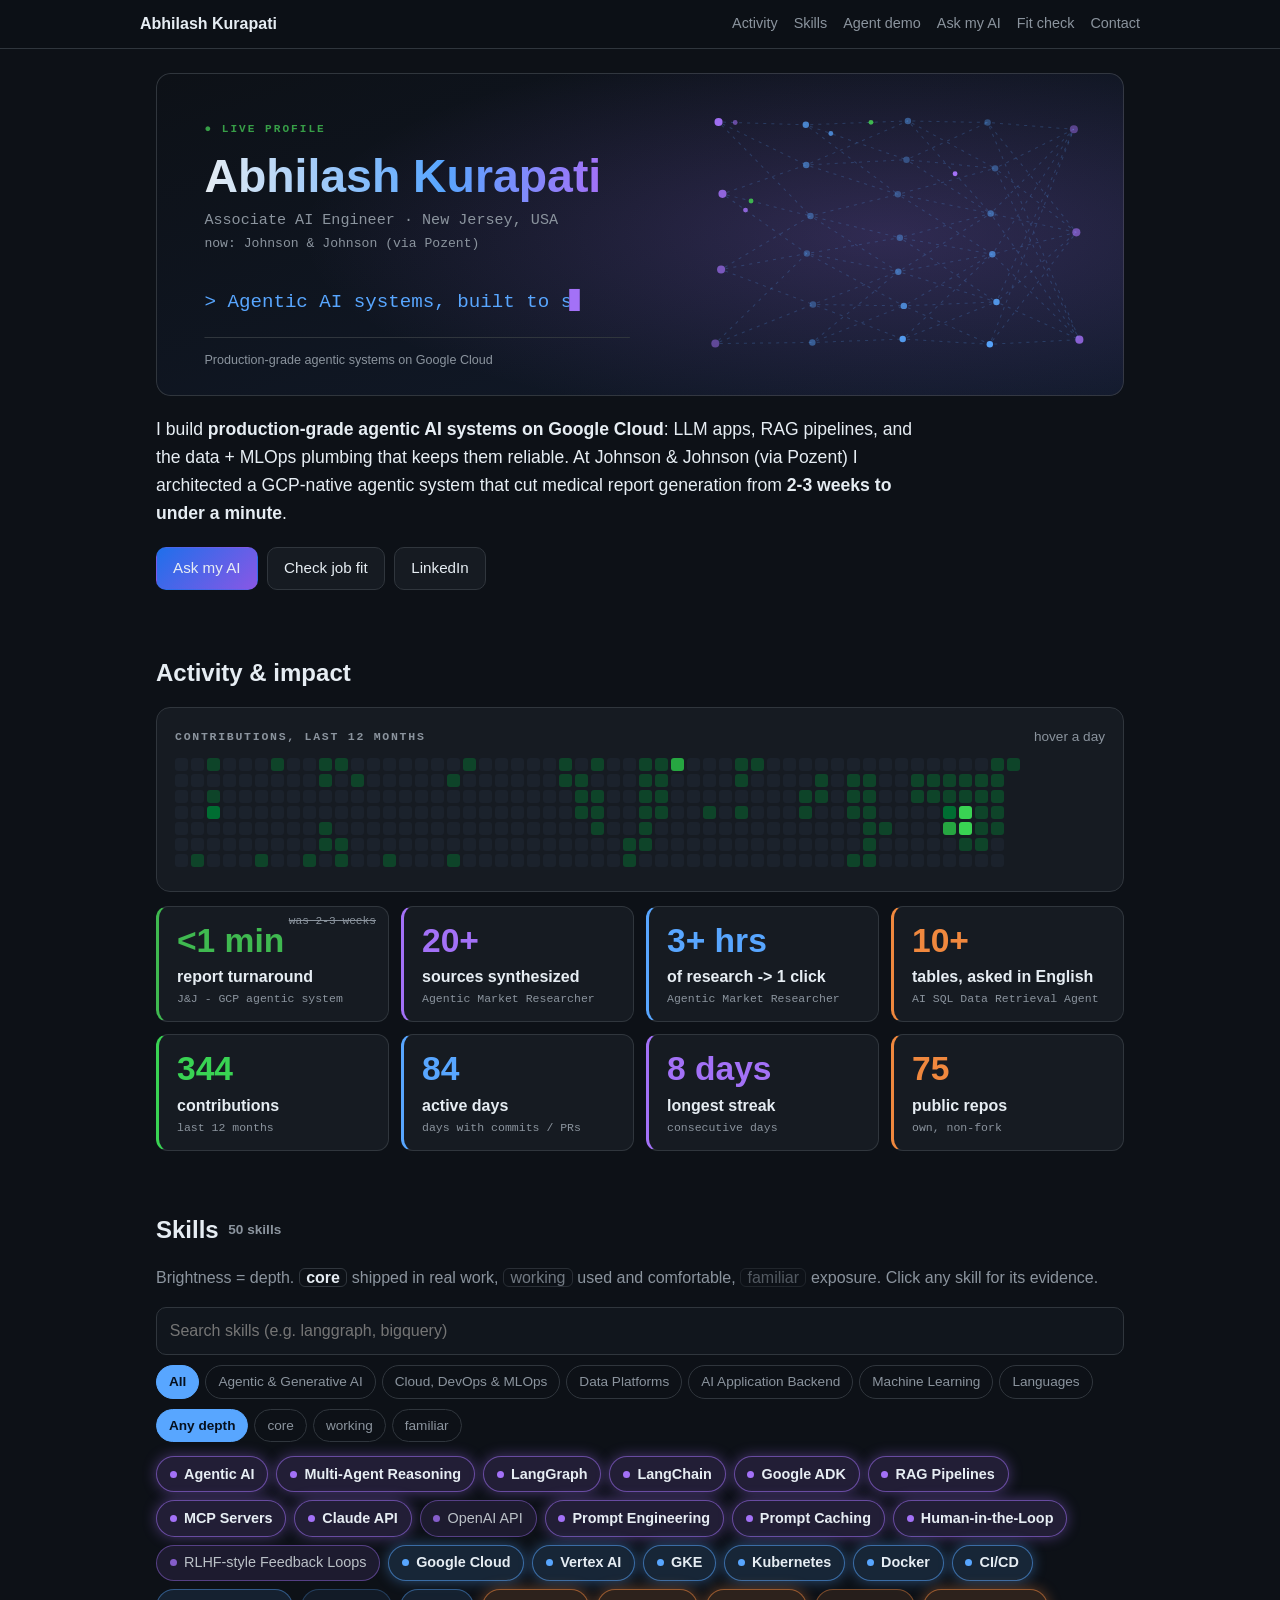
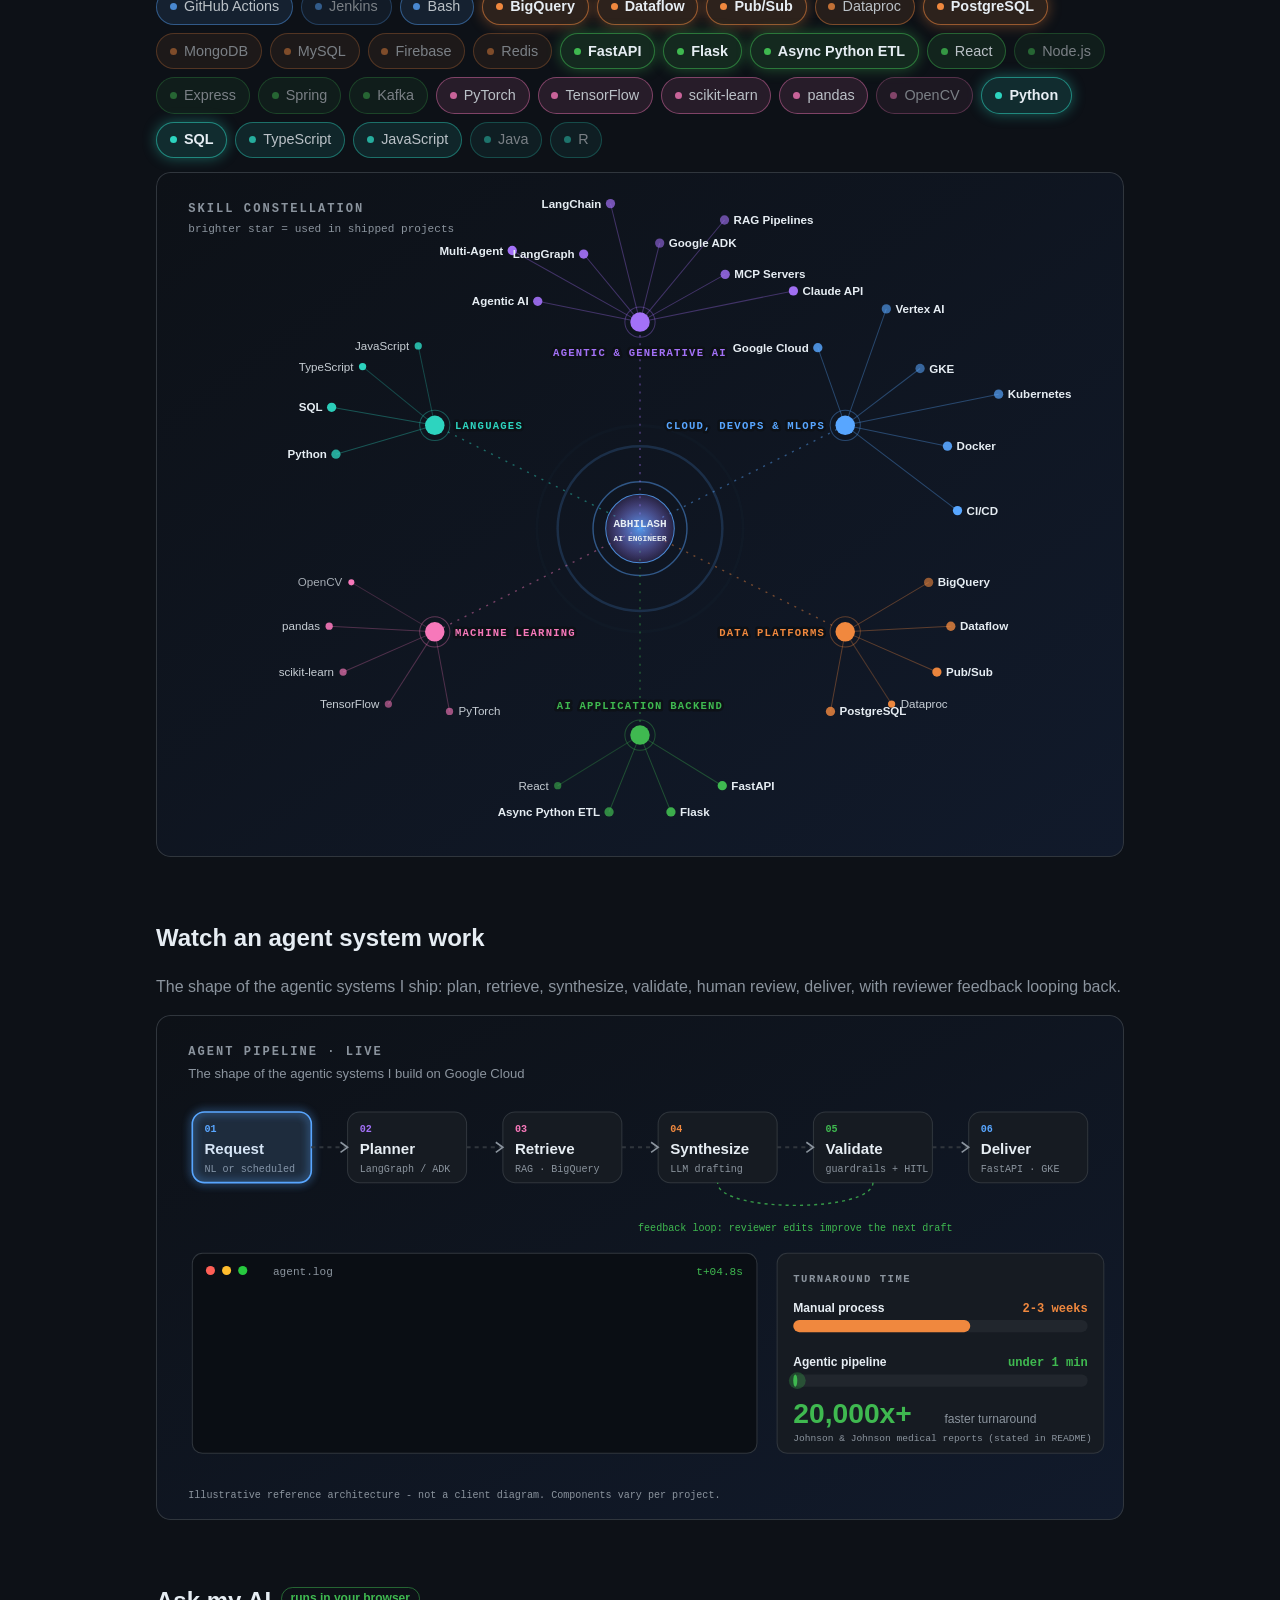
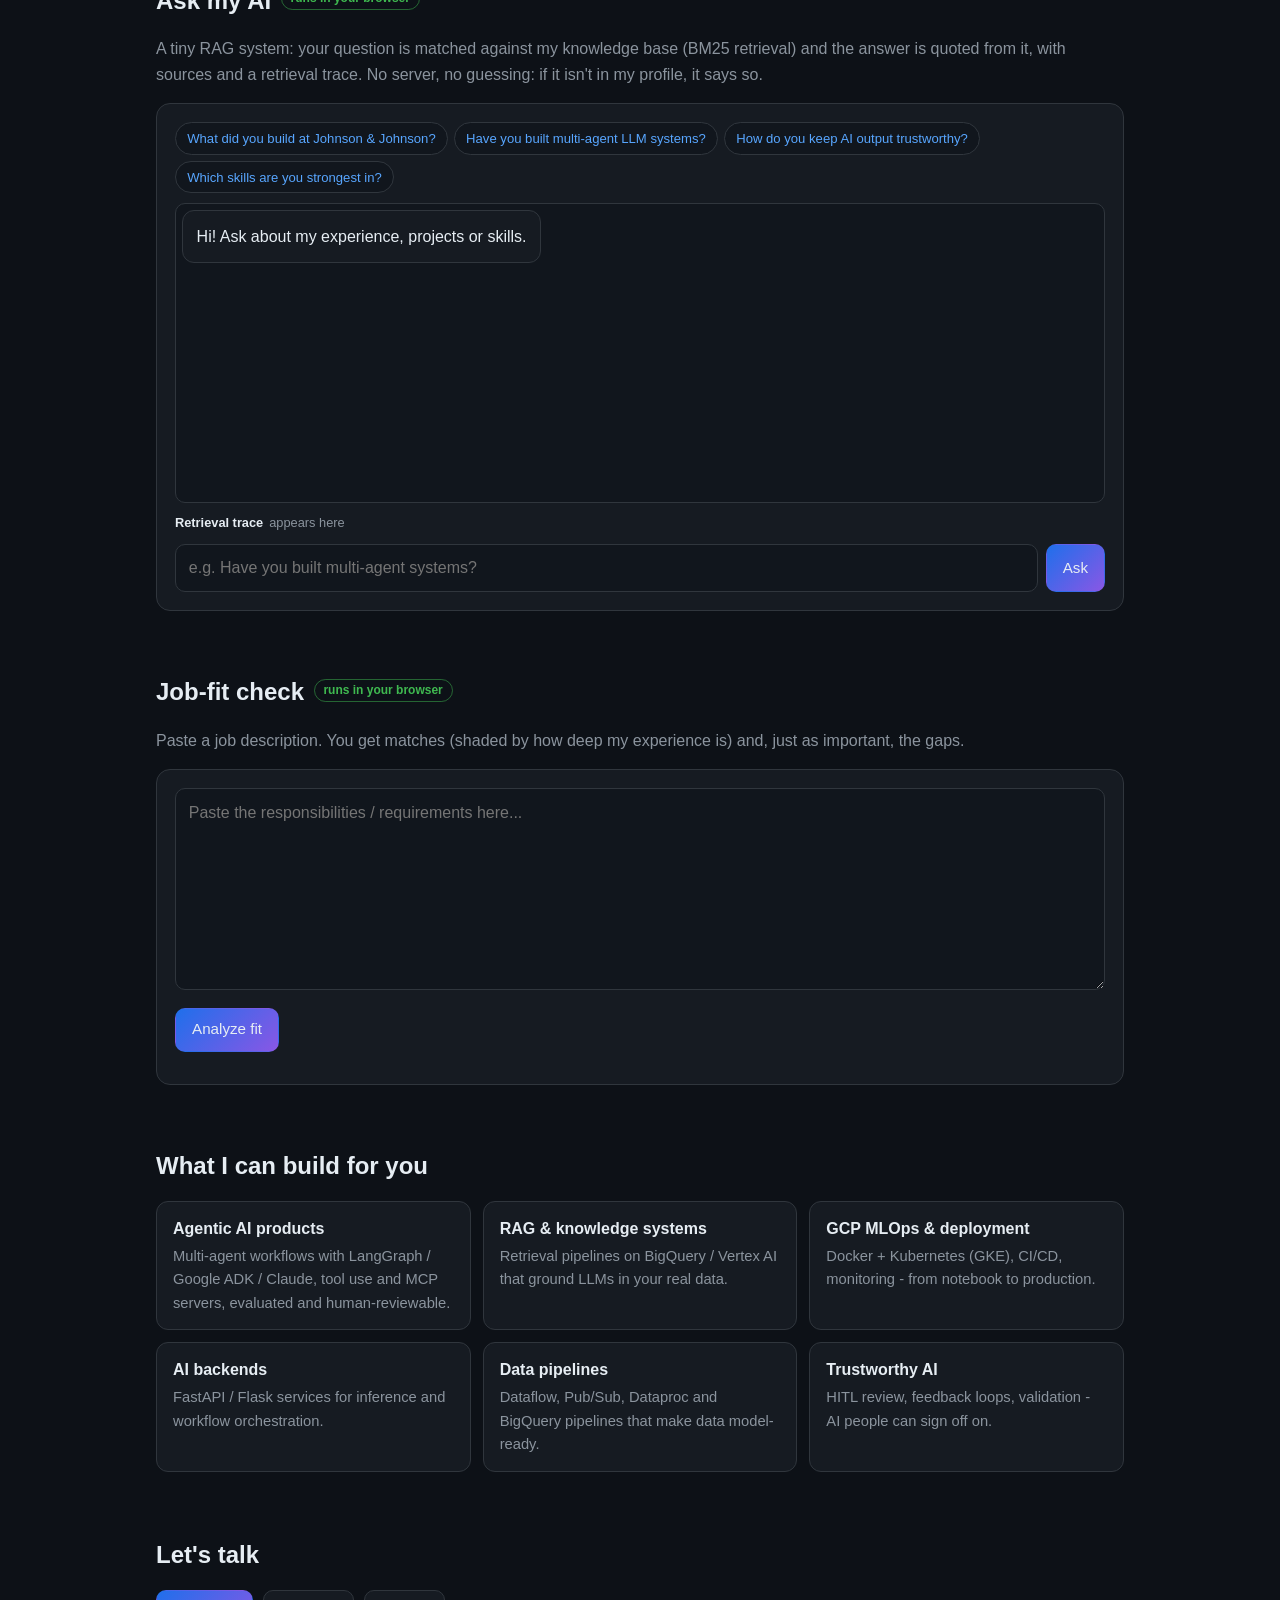
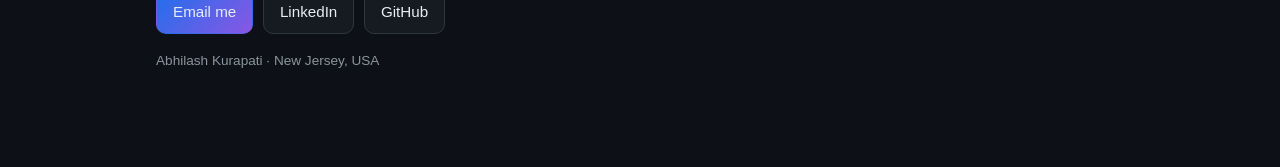
==== commit e92423ed: "chore: refresh profile assets" ====
--- a/docs/index.html
+++ b/docs/index.html
@@ -33,7 +33,7 @@
       <noscript><img src="assets/contributions.svg" alt="Contribution graph" style="width:100%"></noscript>
     </div>
     <div class="tiles"><div class="tile" style="--c:#3fb950"><s class="was">was 2-3 weeks</s><div class="big">&lt;1 min</div><div class="lbl">report turnaround</div><div class="cap">J&amp;J - GCP agentic system</div></div><div class="tile" style="--c:#a371f7"><div class="big" data-count="20" data-suffix="+">20+</div><div class="lbl">sources synthesized</div><div class="cap">Agentic Market Researcher</div></div><div class="tile" style="--c:#58a6ff"><div class="big" data-count="3" data-suffix="+ hrs">3+ hrs</div><div class="lbl">of research -&gt; 1 click</div><div class="cap">Agentic Market Researcher</div></div><div class="tile" style="--c:#f0883e"><div class="big" data-count="10" data-suffix="+">10+</div><div class="lbl">tables, asked in English</div><div class="cap">AI SQL Data Retrieval Agent</div></div></div>
-    <div class="tiles"><div class="tile" style="--c:#39d353"><div class="big" data-count="343" data-suffix="">343</div><div class="lbl">contributions</div><div class="cap">last 12 months</div></div><div class="tile" style="--c:#58a6ff"><div class="big" data-count="84" data-suffix="">84</div><div class="lbl">active days</div><div class="cap">days with commits / PRs</div></div><div class="tile" style="--c:#a371f7"><div class="big" data-count="8" data-suffix=" days">8 days</div><div class="lbl">longest streak</div><div class="cap">consecutive days</div></div><div class="tile" style="--c:#f0883e"><div class="big" data-count="74" data-suffix="">74</div><div class="lbl">public repos</div><div class="cap">own, non-fork</div></div></div>
+    <div class="tiles"><div class="tile" style="--c:#39d353"><div class="big" data-count="346" data-suffix="">346</div><div class="lbl">contributions</div><div class="cap">last 12 months</div></div><div class="tile" style="--c:#58a6ff"><div class="big" data-count="85" data-suffix="">85</div><div class="lbl">active days</div><div class="cap">days with commits / PRs</div></div><div class="tile" style="--c:#a371f7"><div class="big" data-count="8" data-suffix=" days">8 days</div><div class="lbl">longest streak</div><div class="cap">consecutive days</div></div><div class="tile" style="--c:#f0883e"><div class="big" data-count="75" data-suffix="">75</div><div class="lbl">public repos</div><div class="cap">own, non-fork</div></div></div>
   </section>
 
   <section id="skills">
@@ -88,7 +88,7 @@
   </section>
 </main>
 <div id="tip" class="tip" hidden></div>
-<script type="application/json" id="data">{"repo":"akurapati1/akurapati1","email":"abhilash.kurapati1301@gmail.com","categories":[{"id":"ai","name":"Agentic & Generative AI","color":"#a371f7","skills":[{"name":"Agentic AI","level":"core","graph":true},{"name":"Multi-Agent Reasoning","short":"Multi-Agent","level":"core","graph":true},{"name":"LangGraph","level":"core","graph":true,"logo":""},{"name":"LangChain","level":"core","graph":true,"logo":"langchain"},{"name":"Google ADK","level":"core","graph":true,"logo":"google"},{"name":"RAG Pipelines","level":"core","graph":true},{"name":"MCP Servers","level":"core","graph":true},{"name":"Claude API","level":"core","graph":true,"logo":"anthropic"},{"name":"OpenAI API","level":"working"},{"name":"Prompt Engineering","level":"core"},{"name":"Prompt Caching","level":"core"},{"name":"Human-in-the-Loop","level":"core"},{"name":"RLHF-style Feedback Loops","level":"working"}]},{"id":"cloud","name":"Cloud, DevOps & MLOps","color":"#58a6ff","skills":[{"name":"Google Cloud","level":"core","graph":true,"logo":"googlecloud"},{"name":"Vertex AI","level":"core","graph":true,"logo":"googlecloud"},{"name":"GKE","level":"core","graph":true,"logo":"googlecloud"},{"name":"Kubernetes","level":"core","graph":true,"logo":"kubernetes"},{"name":"Docker","level":"core","graph":true,"logo":"docker"},{"name":"CI/CD","level":"core","graph":true},{"name":"GitHub Actions","level":"working","logo":"githubactions"},{"name":"Jenkins","level":"familiar","logo":"jenkins"},{"name":"Bash","level":"working","logo":"gnubash"}]},{"id":"data","name":"Data Platforms","color":"#f0883e","skills":[{"name":"BigQuery","level":"core","graph":true,"logo":"googlebigquery"},{"name":"Dataflow","level":"core","graph":true,"logo":"googlecloud"},{"name":"Pub/Sub","level":"core","graph":true,"logo":"googlecloud"},{"name":"Dataproc","level":"working","graph":true,"logo":"googlecloud"},{"name":"PostgreSQL","level":"core","graph":true,"logo":"postgresql"},{"name":"MongoDB","level":"familiar","logo":"mongodb"},{"name":"MySQL","level":"familiar","logo":"mysql"},{"name":"Firebase","level":"familiar","logo":"firebase"},{"name":"Redis","level":"familiar","logo":"redis"}]},{"id":"backend","name":"AI Application Backend","color":"#3fb950","skills":[{"name":"FastAPI","level":"core","graph":true,"logo":"fastapi"},{"name":"Flask","level":"core","graph":true,"logo":"flask"},{"name":"Async Python ETL","level":"core","graph":true},{"name":"React","level":"working","graph":true,"logo":"react"},{"name":"Node.js","level":"familiar","logo":"nodedotjs"},{"name":"Express","level":"familiar","logo":"express"},{"name":"Spring","level":"familiar","logo":"spring"},{"name":"Kafka","level":"familiar","logo":"apachekafka"}]},{"id":"ml","name":"Machine Learning","color":"#f778ba","skills":[{"name":"PyTorch","level":"working","graph":true,"logo":"pytorch"},{"name":"TensorFlow","level":"working","graph":true,"logo":"tensorflow"},{"name":"scikit-learn","level":"working","graph":true,"logo":"scikitlearn"},{"name":"pandas","level":"working","graph":true,"logo":"pandas"},{"name":"OpenCV","level":"familiar","graph":true,"logo":"opencv"}]},{"id":"lang","name":"Languages","color":"#2dd4bf","skills":[{"name":"Python","level":"core","graph":true,"logo":"python"},{"name":"SQL","level":"core","graph":true,"logo":"postgresql"},{"name":"TypeScript","level":"working","graph":true,"logo":"typescript"},{"name":"JavaScript","level":"working","graph":true,"logo":"javascript"},{"name":"Java","level":"familiar","logo":"openjdk"},{"name":"R","level":"familiar","logo":"r"}]}],"chunks":[{"title":"Summary","kind":"summary","lines":["AI Engineer based in New Jersey, USA (originally from India).","Builds production-grade agentic AI systems on Google Cloud: LLM-powered apps, RAG pipelines, and the data + MLOps infrastructure that keeps them reliable at scale.","Current role: Associate AI Engineer on enterprise AI for Johnson & Johnson, via Pozent."]},{"title":"Experience \u203a Associate AI Engineer - Johnson & Johnson (via Pozent)","kind":"experience","lines":["Architected a GCP-native agentic system for medical report generation.","Cut report turnaround from 2-3 weeks to under a minute.","Stack and practices: Google Cloud, Vertex AI, GKE, Docker, Kubernetes, CI/CD, BigQuery, Dataflow, Pub/Sub, Dataproc, FastAPI/Flask microservices, human-in-the-loop review, RLHF-inspired feedback loops, validation and monitoring."]},{"title":"Projects \u203a Agentic Market Researcher","kind":"project","lines":["Agentic AI research platform that synthesizes 20+ news, SEC/EDGAR and Reddit sources through async Python ETL.","Orchestrates Claude Haiku and Sonnet agents with prompt caching and weighted ranking.","Turns 3+ hours of manual research into one-click insights.","Tech: Claude API, multi-agent reasoning, prompt caching, FastAPI."]},{"title":"Projects \u203a AI SQL Data Retrieval Agent","kind":"project","lines":["LLM-powered SQL agent that converts natural-language prompts into context-aware queries across 10+ PostgreSQL tables.","3-stage LangChain workflow (generation, execution, formatting) with a React visualization interface.","Tech: LangChain, OpenAI, PostgreSQL, React."]},{"title":"Focus areas \u203a Agentic and generative AI","kind":"focus","lines":["Agentic and generative AI: LangChain, LangGraph, Google ADK, RAG, prompt engineering, MCP servers, multi-agent reasoning."]},{"title":"Focus areas \u203a GCP MLOps and deployment","kind":"focus","lines":["GCP MLOps and deployment: Vertex AI, GKE, Docker, Kubernetes, CI/CD, model-ready pipelines on BigQuery, Dataflow, Pub/Sub and Dataproc."]},{"title":"Focus areas \u203a AI application backend","kind":"focus","lines":["AI application backend: FastAPI and Flask microservices for inference and workflow orchestration."]},{"title":"Focus areas \u203a Trustworthy AI","kind":"focus","lines":["Trustworthy AI: human-in-the-loop review, RLHF-inspired feedback loops, validation and monitoring."]},{"title":"Contact","kind":"contact","lines":["Email: abhilash.kurapati1301@gmail.com","LinkedIn: https://www.linkedin.com/in/kurapati-abhilash/"]},{"title":"Skills \u203a Agentic & Generative AI","kind":"skills","lines":["core: Agentic AI, Multi-Agent Reasoning, LangGraph, LangChain, Google ADK, RAG Pipelines, MCP Servers, Claude API, Prompt Engineering, Prompt Caching, Human-in-the-Loop","working: OpenAI API, RLHF-style Feedback Loops"]},{"title":"Skills \u203a Cloud, DevOps & MLOps","kind":"skills","lines":["core: Google Cloud, Vertex AI, GKE, Kubernetes, Docker, CI/CD","working: GitHub Actions, Bash","familiar: Jenkins"]},{"title":"Skills \u203a Data Platforms","kind":"skills","lines":["core: BigQuery, Dataflow, Pub/Sub, PostgreSQL","working: Dataproc","familiar: MongoDB, MySQL, Firebase, Redis"]},{"title":"Skills \u203a AI Application Backend","kind":"skills","lines":["core: FastAPI, Flask, Async Python ETL","working: React","familiar: Node.js, Express, Spring, Kafka"]},{"title":"Skills \u203a Machine Learning","kind":"skills","lines":["working: PyTorch, TensorFlow, scikit-learn, pandas","familiar: OpenCV"]},{"title":"Skills \u203a Languages","kind":"skills","lines":["core: Python, SQL","working: TypeScript, JavaScript","familiar: Java, R"]},{"title":"What I can build \u203a Agentic AI products","kind":"offer","lines":["Multi-agent workflows with LangGraph / Google ADK / Claude, tool use and MCP servers, evaluated and human-reviewable."]},{"title":"What I can build \u203a RAG & knowledge systems","kind":"offer","lines":["Retrieval pipelines on BigQuery / Vertex AI that ground LLMs in your real data."]},{"title":"What I can build \u203a GCP MLOps & deployment","kind":"offer","lines":["Docker + Kubernetes (GKE), CI/CD, monitoring - from notebook to production."]},{"title":"What I can build \u203a AI backends","kind":"offer","lines":["FastAPI / Flask services for inference and workflow orchestration."]},{"title":"What I can build \u203a Data pipelines","kind":"offer","lines":["Dataflow, Pub/Sub, Dataproc and BigQuery pipelines that make data model-ready."]},{"title":"What I can build \u203a Trustworthy AI","kind":"offer","lines":["HITL review, feedback loops, validation - AI people can sign off on."]}],"stats":{"weeks":[[["2025-11-23",0,0,0],["2025-11-24",0,0,1],["2025-11-25",0,0,2],["2025-11-26",0,0,3],["2025-11-27",0,0,4],["2025-11-28",0,0,5],["2025-11-29",0,0,6]],[["2025-11-30",0,0,0],["2025-12-01",0,0,1],["2025-12-02",0,0,2],["2025-12-03",0,0,3],["2025-12-04",0,0,4],["2025-12-05",0,0,5],["2025-12-06",3,1,6]],[["2025-12-07",4,1,0],["2025-12-08",0,0,1],["2025-12-09",5,1,2],["2025-12-10",11,2,3],["2025-12-11",0,0,4],["2025-12-12",0,0,5],["2025-12-13",0,0,6]],[["2025-12-14",0,0,0],["2025-12-15",0,0,1],["2025-12-16",0,0,2],["2025-12-17",0,0,3],["2025-12-18",0,0,4],["2025-12-19",0,0,5],["2025-12-20",0,0,6]],[["2025-12-21",0,0,0],["2025-12-22",0,0,1],["2025-12-23",0,0,2],["2025-12-24",0,0,3],["2025-12-25",0,0,4],["2025-12-26",0,0,5],["2025-12-27",0,0,6]],[["2025-12-28",0,0,0],["2025-12-29",0,0,1],["2025-12-30",0,0,2],["2025-12-31",0,0,3],["2026-01-01",0,0,4],["2026-01-02",0,0,5],["2026-01-03",3,1,6]],[["2026-01-04",1,1,0],["2026-01-05",0,0,1],["2026-01-06",0,0,2],["2026-01-07",0,0,3],["2026-01-08",0,0,4],["2026-01-09",0,0,5],["2026-01-10",0,0,6]],[["2026-01-11",0,0,0],["2026-01-12",0,0,1],["2026-01-13",0,0,2],["2026-01-14",0,0,3],["2026-01-15",0,0,4],["2026-01-16",0,0,5],["2026-01-17",0,0,6]],[["2026-01-18",0,0,0],["2026-01-19",0,0,1],["2026-01-20",0,0,2],["2026-01-21",0,0,3],["2026-01-22",0,0,4],["2026-01-23",0,0,5],["2026-01-24",6,1,6]],[["2026-01-25",5,1,0],["2026-01-26",1,1,1],["2026-01-27",0,0,2],["2026-01-28",0,0,3],["2026-01-29",1,1,4],["2026-01-30",2,1,5],["2026-01-31",0,0,6]],[["2026-02-01",1,1,0],["2026-02-02",0,0,1],["2026-02-03",0,0,2],["2026-02-04",0,0,3],["2026-02-05",0,0,4],["2026-02-06",1,1,5],["2026-02-07",1,1,6]],[["2026-02-08",0,0,0],["2026-02-09",2,1,1],["2026-02-10",0,0,2],["2026-02-11",0,0,3],["2026-02-12",0,0,4],["2026-02-13",0,0,5],["2026-02-14",0,0,6]],[["2026-02-15",0,0,0],["2026-02-16",0,0,1],["2026-02-17",0,0,2],["2026-02-18",0,0,3],["2026-02-19",0,0,4],["2026-02-20",0,0,5],["2026-02-21",0,0,6]],[["2026-02-22",0,0,0],["2026-02-23",0,0,1],["2026-02-24",0,0,2],["2026-02-25",0,0,3],["2026-02-26",0,0,4],["2026-02-27",0,0,5],["2026-02-28",4,1,6]],[["2026-03-01",0,0,0],["2026-03-02",0,0,1],["2026-03-03",0,0,2],["2026-03-04",0,0,3],["2026-03-05",0,0,4],["2026-03-06",0,0,5],["2026-03-07",0,0,6]],[["2026-03-08",0,0,0],["2026-03-09",0,0,1],["2026-03-10",0,0,2],["2026-03-11",0,0,3],["2026-03-12",0,0,4],["2026-03-13",0,0,5],["2026-03-14",0,0,6]],[["2026-03-15",0,0,0],["2026-03-16",0,0,1],["2026-03-17",0,0,2],["2026-03-18",0,0,3],["2026-03-19",0,0,4],["2026-03-20",0,0,5],["2026-03-21",0,0,6]],[["2026-03-22",0,0,0],["2026-03-23",7,1,1],["2026-03-24",0,0,2],["2026-03-25",0,0,3],["2026-03-26",0,0,4],["2026-03-27",0,0,5],["2026-03-28",1,1,6]],[["2026-03-29",4,1,0],["2026-03-30",0,0,1],["2026-03-31",0,0,2],["2026-04-01",0,0,3],["2026-04-02",0,0,4],["2026-04-03",0,0,5],["2026-04-04",0,0,6]],[["2026-04-05",0,0,0],["2026-04-06",0,0,1],["2026-04-07",0,0,2],["2026-04-08",0,0,3],["2026-04-09",0,0,4],["2026-04-10",0,0,5],["2026-04-11",0,0,6]],[["2026-04-12",0,0,0],["2026-04-13",0,0,1],["2026-04-14",0,0,2],["2026-04-15",0,0,3],["2026-04-16",0,0,4],["2026-04-17",0,0,5],["2026-04-18",0,0,6]],[["2026-04-19",0,0,0],["2026-04-20",0,0,1],["2026-04-21",0,0,2],["2026-04-22",0,0,3],["2026-04-23",0,0,4],["2026-04-24",0,0,5],["2026-04-25",0,0,6]],[["2026-04-26",0,0,0],["2026-04-27",0,0,1],["2026-04-28",0,0,2],["2026-04-29",0,0,3],["2026-04-30",0,0,4],["2026-05-01",0,0,5],["2026-05-02",0,0,6]],[["2026-05-03",0,0,0],["2026-05-04",0,0,1],["2026-05-05",0,0,2],["2026-05-06",0,0,3],["2026-05-07",0,0,4],["2026-05-08",0,0,5],["2026-05-09",0,0,6]],[["2026-05-10",6,1,0],["2026-05-11",1,1,1],["2026-05-12",0,0,2],["2026-05-13",0,0,3],["2026-05-14",0,0,4],["2026-05-15",0,0,5],["2026-05-16",0,0,6]],[["2026-05-17",0,0,0],["2026-05-18",7,1,1],["2026-05-19",5,1,2],["2026-05-20",7,1,3],["2026-05-21",0,0,4],["2026-05-22",0,0,5],["2026-05-23",0,0,6]],[["2026-05-24",3,1,0],["2026-05-25",0,0,1],["2026-05-26",5,1,2],["2026-05-27",3,1,3],["2026-05-28",1,1,4],["2026-05-29",0,0,5],["2026-05-30",0,0,6]],[["2026-05-31",0,0,0],["2026-06-01",0,0,1],["2026-06-02",0,0,2],["2026-06-03",0,0,3],["2026-06-04",0,0,4],["2026-06-05",0,0,5],["2026-06-06",0,0,6]],[["2026-06-07",0,0,0],["2026-06-08",0,0,1],["2026-06-09",0,0,2],["2026-06-10",0,0,3],["2026-06-11",0,0,4],["2026-06-12",2,1,5],["2026-06-13",1,1,6]],[["2026-06-14",3,1,0],["2026-06-15",5,1,1],["2026-06-16",1,1,2],["2026-06-17",4,1,3],["2026-06-18",4,1,4],["2026-06-19",1,1,5],["2026-06-20",0,0,6]],[["2026-06-21",3,1,0],["2026-06-22",1,1,1],["2026-06-23",3,1,2],["2026-06-24",1,1,3],["2026-06-25",0,0,4],["2026-06-26",0,0,5],["2026-06-27",0,0,6]],[["2026-06-28",16,3,0],["2026-06-29",0,0,1],["2026-06-30",0,0,2],["2026-07-01",0,0,3],["2026-07-02",0,0,4],["2026-07-03",0,0,5],["2026-07-04",0,0,6]],[["2026-07-05",0,0,0],["2026-07-06",0,0,1],["2026-07-07",0,0,2],["2026-07-08",0,0,3],["2026-07-09",0,0,4],["2026-07-10",0,0,5],["2026-07-11",0,0,6]],[["2026-07-12",0,0,0],["2026-07-13",0,0,1],["2026-07-14",0,0,2],["2026-07-15",1,1,3],["2026-07-16",0,0,4],["2026-07-17",0,0,5],["2026-07-18",0,0,6]],[["2026-07-19",0,0,0],["2026-07-20",0,0,1],["2026-07-21",0,0,2],["2026-07-22",0,0,3],["2026-07-23",0,0,4],["2026-07-24",0,0,5],["2026-07-25",0,0,6]],[["2026-07-26",5,1,0],["2026-07-27",1,1,1],["2026-07-28",0,0,2],["2026-07-29",3,1,3],["2026-07-30",0,0,4],["2026-07-31",0,0,5],["2026-08-01",0,0,6]],[["2026-08-02",2,1,0],["2026-08-03",0,0,1],["2026-08-04",0,0,2],["2026-08-05",0,0,3],["2026-08-06",0,0,4],["2026-08-07",0,0,5],["2026-08-08",0,0,6]],[["2026-08-09",0,0,0],["2026-08-10",0,0,1],["2026-08-11",0,0,2],["2026-08-12",0,0,3],["2026-08-13",0,0,4],["2026-08-14",0,0,5],["2026-08-15",0,0,6]],[["2026-08-16",0,0,0],["2026-08-17",0,0,1],["2026-08-18",0,0,2],["2026-08-19",0,0,3],["2026-08-20",0,0,4],["2026-08-21",0,0,5],["2026-08-22",0,0,6]],[["2026-08-23",0,0,0],["2026-08-24",0,0,1],["2026-08-25",3,1,2],["2026-08-26",1,1,3],["2026-08-27",0,0,4],["2026-08-28",0,0,5],["2026-08-29",0,0,6]],[["2026-08-30",0,0,0],["2026-08-31",1,1,1],["2026-09-01",1,1,2],["2026-09-02",0,0,3],["2026-09-03",0,0,4],["2026-09-04",0,0,5],["2026-09-05",0,0,6]],[["2026-09-06",0,0,0],["2026-09-07",0,0,1],["2026-09-08",0,0,2],["2026-09-09",0,0,3],["2026-09-10",0,0,4],["2026-09-11",0,0,5],["2026-09-12",0,0,6]],[["2026-09-13",0,0,0],["2026-09-14",1,1,1],["2026-09-15",3,1,2],["2026-09-16",2,1,3],["2026-09-17",0,0,4],["2026-09-18",0,0,5],["2026-09-19",5,1,6]],[["2026-09-20",0,0,0],["2026-09-21",1,1,1],["2026-09-22",2,1,2],["2026-09-23",1,1,3],["2026-09-24",1,1,4],["2026-09-25",4,1,5],["2026-09-26",2,1,6]],[["2026-09-27",0,0,0],["2026-09-28",0,0,1],["2026-09-29",0,0,2],["2026-09-30",0,0,3],["2026-10-01",2,1,4],["2026-10-02",0,0,5],["2026-10-03",0,0,6]],[["2026-10-04",0,0,0],["2026-10-05",0,0,1],["2026-10-06",0,0,2],["2026-10-07",0,0,3],["2026-10-08",0,0,4],["2026-10-09",0,0,5],["2026-10-10",0,0,6]],[["2026-10-11",0,0,0],["2026-10-12",4,1,1],["2026-10-13",4,1,2],["2026-10-14",0,0,3],["2026-10-15",0,0,4],["2026-10-16",0,0,5],["2026-10-17",0,0,6]],[["2026-10-18",0,0,0],["2026-10-19",1,1,1],["2026-10-20",1,1,2],["2026-10-21",0,0,3],["2026-10-22",0,0,4],["2026-10-23",0,0,5],["2026-10-24",0,0,6]],[["2026-10-25",0,0,0],["2026-10-26",1,1,1],["2026-10-27",2,1,2],["2026-10-28",10,2,3],["2026-10-29",20,3,4],["2026-10-30",0,0,5],["2026-10-31",0,0,6]],[["2026-11-01",0,0,0],["2026-11-02",2,1,1],["2026-11-03",4,1,2],["2026-11-04",52,4,3],["2026-11-05",29,4,4],["2026-11-06",1,1,5],["2026-11-07",0,0,6]],[["2026-11-08",0,0,0],["2026-11-09",2,1,1],["2026-11-10",3,1,2],["2026-11-11",5,1,3],["2026-11-12",1,1,4],["2026-11-13",1,1,5],["2026-11-14",0,0,6]],[["2026-11-15",1,1,0],["2026-11-16",1,1,1],["2026-11-17",2,1,2],["2026-11-18",4,1,3],["2026-11-19",4,1,4],["2026-11-20",0,0,5],["2026-11-21",0,0,6]],[["2026-11-22",0,0,0]]],"summary":{"total":343,"active":84,"best":52,"longest":8,"current":0},"repos":74}}</script>
+<script type="application/json" id="data">{"repo":"akurapati1/akurapati1","email":"abhilash.kurapati1301@gmail.com","categories":[{"id":"ai","name":"Agentic & Generative AI","color":"#a371f7","skills":[{"name":"Agentic AI","level":"core","graph":true},{"name":"Multi-Agent Reasoning","short":"Multi-Agent","level":"core","graph":true},{"name":"LangGraph","level":"core","graph":true,"logo":""},{"name":"LangChain","level":"core","graph":true,"logo":"langchain"},{"name":"Google ADK","level":"core","graph":true,"logo":"google"},{"name":"RAG Pipelines","level":"core","graph":true},{"name":"MCP Servers","level":"core","graph":true},{"name":"Claude API","level":"core","graph":true,"logo":"anthropic"},{"name":"OpenAI API","level":"working"},{"name":"Prompt Engineering","level":"core"},{"name":"Prompt Caching","level":"core"},{"name":"Human-in-the-Loop","level":"core"},{"name":"RLHF-style Feedback Loops","level":"working"}]},{"id":"cloud","name":"Cloud, DevOps & MLOps","color":"#58a6ff","skills":[{"name":"Google Cloud","level":"core","graph":true,"logo":"googlecloud"},{"name":"Vertex AI","level":"core","graph":true,"logo":"googlecloud"},{"name":"GKE","level":"core","graph":true,"logo":"googlecloud"},{"name":"Kubernetes","level":"core","graph":true,"logo":"kubernetes"},{"name":"Docker","level":"core","graph":true,"logo":"docker"},{"name":"CI/CD","level":"core","graph":true},{"name":"GitHub Actions","level":"working","logo":"githubactions"},{"name":"Jenkins","level":"familiar","logo":"jenkins"},{"name":"Bash","level":"working","logo":"gnubash"}]},{"id":"data","name":"Data Platforms","color":"#f0883e","skills":[{"name":"BigQuery","level":"core","graph":true,"logo":"googlebigquery"},{"name":"Dataflow","level":"core","graph":true,"logo":"googlecloud"},{"name":"Pub/Sub","level":"core","graph":true,"logo":"googlecloud"},{"name":"Dataproc","level":"working","graph":true,"logo":"googlecloud"},{"name":"PostgreSQL","level":"core","graph":true,"logo":"postgresql"},{"name":"MongoDB","level":"familiar","logo":"mongodb"},{"name":"MySQL","level":"familiar","logo":"mysql"},{"name":"Firebase","level":"familiar","logo":"firebase"},{"name":"Redis","level":"familiar","logo":"redis"}]},{"id":"backend","name":"AI Application Backend","color":"#3fb950","skills":[{"name":"FastAPI","level":"core","graph":true,"logo":"fastapi"},{"name":"Flask","level":"core","graph":true,"logo":"flask"},{"name":"Async Python ETL","level":"core","graph":true},{"name":"React","level":"working","graph":true,"logo":"react"},{"name":"Node.js","level":"familiar","logo":"nodedotjs"},{"name":"Express","level":"familiar","logo":"express"},{"name":"Spring","level":"familiar","logo":"spring"},{"name":"Kafka","level":"familiar","logo":"apachekafka"}]},{"id":"ml","name":"Machine Learning","color":"#f778ba","skills":[{"name":"PyTorch","level":"working","graph":true,"logo":"pytorch"},{"name":"TensorFlow","level":"working","graph":true,"logo":"tensorflow"},{"name":"scikit-learn","level":"working","graph":true,"logo":"scikitlearn"},{"name":"pandas","level":"working","graph":true,"logo":"pandas"},{"name":"OpenCV","level":"familiar","graph":true,"logo":"opencv"}]},{"id":"lang","name":"Languages","color":"#2dd4bf","skills":[{"name":"Python","level":"core","graph":true,"logo":"python"},{"name":"SQL","level":"core","graph":true,"logo":"postgresql"},{"name":"TypeScript","level":"working","graph":true,"logo":"typescript"},{"name":"JavaScript","level":"working","graph":true,"logo":"javascript"},{"name":"Java","level":"familiar","logo":"openjdk"},{"name":"R","level":"familiar","logo":"r"}]}],"chunks":[{"title":"Summary","kind":"summary","lines":["AI Engineer based in New Jersey, USA (originally from India).","Builds production-grade agentic AI systems on Google Cloud: LLM-powered apps, RAG pipelines, and the data + MLOps infrastructure that keeps them reliable at scale.","Current role: Associate AI Engineer on enterprise AI for Johnson & Johnson, via Pozent."]},{"title":"Experience \u203a Associate AI Engineer - Johnson & Johnson (via Pozent)","kind":"experience","lines":["Architected a GCP-native agentic system for medical report generation.","Cut report turnaround from 2-3 weeks to under a minute.","Stack and practices: Google Cloud, Vertex AI, GKE, Docker, Kubernetes, CI/CD, BigQuery, Dataflow, Pub/Sub, Dataproc, FastAPI/Flask microservices, human-in-the-loop review, RLHF-inspired feedback loops, validation and monitoring."]},{"title":"Projects \u203a Agentic Market Researcher","kind":"project","lines":["Agentic AI research platform that synthesizes 20+ news, SEC/EDGAR and Reddit sources through async Python ETL.","Orchestrates Claude Haiku and Sonnet agents with prompt caching and weighted ranking.","Turns 3+ hours of manual research into one-click insights.","Tech: Claude API, multi-agent reasoning, prompt caching, FastAPI."]},{"title":"Projects \u203a AI SQL Data Retrieval Agent","kind":"project","lines":["LLM-powered SQL agent that converts natural-language prompts into context-aware queries across 10+ PostgreSQL tables.","3-stage LangChain workflow (generation, execution, formatting) with a React visualization interface.","Tech: LangChain, OpenAI, PostgreSQL, React."]},{"title":"Focus areas \u203a Agentic and generative AI","kind":"focus","lines":["Agentic and generative AI: LangChain, LangGraph, Google ADK, RAG, prompt engineering, MCP servers, multi-agent reasoning."]},{"title":"Focus areas \u203a GCP MLOps and deployment","kind":"focus","lines":["GCP MLOps and deployment: Vertex AI, GKE, Docker, Kubernetes, CI/CD, model-ready pipelines on BigQuery, Dataflow, Pub/Sub and Dataproc."]},{"title":"Focus areas \u203a AI application backend","kind":"focus","lines":["AI application backend: FastAPI and Flask microservices for inference and workflow orchestration."]},{"title":"Focus areas \u203a Trustworthy AI","kind":"focus","lines":["Trustworthy AI: human-in-the-loop review, RLHF-inspired feedback loops, validation and monitoring."]},{"title":"Contact","kind":"contact","lines":["Email: abhilash.kurapati1301@gmail.com","LinkedIn: https://www.linkedin.com/in/kurapati-abhilash/"]},{"title":"Skills \u203a Agentic & Generative AI","kind":"skills","lines":["core: Agentic AI, Multi-Agent Reasoning, LangGraph, LangChain, Google ADK, RAG Pipelines, MCP Servers, Claude API, Prompt Engineering, Prompt Caching, Human-in-the-Loop","working: OpenAI API, RLHF-style Feedback Loops"]},{"title":"Skills \u203a Cloud, DevOps & MLOps","kind":"skills","lines":["core: Google Cloud, Vertex AI, GKE, Kubernetes, Docker, CI/CD","working: GitHub Actions, Bash","familiar: Jenkins"]},{"title":"Skills \u203a Data Platforms","kind":"skills","lines":["core: BigQuery, Dataflow, Pub/Sub, PostgreSQL","working: Dataproc","familiar: MongoDB, MySQL, Firebase, Redis"]},{"title":"Skills \u203a AI Application Backend","kind":"skills","lines":["core: FastAPI, Flask, Async Python ETL","working: React","familiar: Node.js, Express, Spring, Kafka"]},{"title":"Skills \u203a Machine Learning","kind":"skills","lines":["working: PyTorch, TensorFlow, scikit-learn, pandas","familiar: OpenCV"]},{"title":"Skills \u203a Languages","kind":"skills","lines":["core: Python, SQL","working: TypeScript, JavaScript","familiar: Java, R"]},{"title":"What I can build \u203a Agentic AI products","kind":"offer","lines":["Multi-agent workflows with LangGraph / Google ADK / Claude, tool use and MCP servers, evaluated and human-reviewable."]},{"title":"What I can build \u203a RAG & knowledge systems","kind":"offer","lines":["Retrieval pipelines on BigQuery / Vertex AI that ground LLMs in your real data."]},{"title":"What I can build \u203a GCP MLOps & deployment","kind":"offer","lines":["Docker + Kubernetes (GKE), CI/CD, monitoring - from notebook to production."]},{"title":"What I can build \u203a AI backends","kind":"offer","lines":["FastAPI / Flask services for inference and workflow orchestration."]},{"title":"What I can build \u203a Data pipelines","kind":"offer","lines":["Dataflow, Pub/Sub, Dataproc and BigQuery pipelines that make data model-ready."]},{"title":"What I can build \u203a Trustworthy AI","kind":"offer","lines":["HITL review, feedback loops, validation - AI people can sign off on."]}],"stats":{"weeks":[[["2025-11-23",0,0,0],["2025-11-24",0,0,1],["2025-11-25",0,0,2],["2025-11-26",0,0,3],["2025-11-27",0,0,4],["2025-11-28",0,0,5],["2025-11-29",0,0,6]],[["2025-11-30",0,0,0],["2025-12-01",0,0,1],["2025-12-02",0,0,2],["2025-12-03",0,0,3],["2025-12-04",0,0,4],["2025-12-05",0,0,5],["2025-12-06",3,1,6]],[["2025-12-07",4,1,0],["2025-12-08",0,0,1],["2025-12-09",5,1,2],["2025-12-10",11,2,3],["2025-12-11",0,0,4],["2025-12-12",0,0,5],["2025-12-13",0,0,6]],[["2025-12-14",0,0,0],["2025-12-15",0,0,1],["2025-12-16",0,0,2],["2025-12-17",0,0,3],["2025-12-18",0,0,4],["2025-12-19",0,0,5],["2025-12-20",0,0,6]],[["2025-12-21",0,0,0],["2025-12-22",0,0,1],["2025-12-23",0,0,2],["2025-12-24",0,0,3],["2025-12-25",0,0,4],["2025-12-26",0,0,5],["2025-12-27",0,0,6]],[["2025-12-28",0,0,0],["2025-12-29",0,0,1],["2025-12-30",0,0,2],["2025-12-31",0,0,3],["2026-01-01",0,0,4],["2026-01-02",0,0,5],["2026-01-03",3,1,6]],[["2026-01-04",1,1,0],["2026-01-05",0,0,1],["2026-01-06",0,0,2],["2026-01-07",0,0,3],["2026-01-08",0,0,4],["2026-01-09",0,0,5],["2026-01-10",0,0,6]],[["2026-01-11",0,0,0],["2026-01-12",0,0,1],["2026-01-13",0,0,2],["2026-01-14",0,0,3],["2026-01-15",0,0,4],["2026-01-16",0,0,5],["2026-01-17",0,0,6]],[["2026-01-18",0,0,0],["2026-01-19",0,0,1],["2026-01-20",0,0,2],["2026-01-21",0,0,3],["2026-01-22",0,0,4],["2026-01-23",0,0,5],["2026-01-24",6,1,6]],[["2026-01-25",5,1,0],["2026-01-26",1,1,1],["2026-01-27",0,0,2],["2026-01-28",0,0,3],["2026-01-29",1,1,4],["2026-01-30",2,1,5],["2026-01-31",0,0,6]],[["2026-02-01",1,1,0],["2026-02-02",0,0,1],["2026-02-03",0,0,2],["2026-02-04",0,0,3],["2026-02-05",0,0,4],["2026-02-06",1,1,5],["2026-02-07",1,1,6]],[["2026-02-08",0,0,0],["2026-02-09",2,1,1],["2026-02-10",0,0,2],["2026-02-11",0,0,3],["2026-02-12",0,0,4],["2026-02-13",0,0,5],["2026-02-14",0,0,6]],[["2026-02-15",0,0,0],["2026-02-16",0,0,1],["2026-02-17",0,0,2],["2026-02-18",0,0,3],["2026-02-19",0,0,4],["2026-02-20",0,0,5],["2026-02-21",0,0,6]],[["2026-02-22",0,0,0],["2026-02-23",0,0,1],["2026-02-24",0,0,2],["2026-02-25",0,0,3],["2026-02-26",0,0,4],["2026-02-27",0,0,5],["2026-02-28",4,1,6]],[["2026-03-01",0,0,0],["2026-03-02",0,0,1],["2026-03-03",0,0,2],["2026-03-04",0,0,3],["2026-03-05",0,0,4],["2026-03-06",0,0,5],["2026-03-07",0,0,6]],[["2026-03-08",0,0,0],["2026-03-09",0,0,1],["2026-03-10",0,0,2],["2026-03-11",0,0,3],["2026-03-12",0,0,4],["2026-03-13",0,0,5],["2026-03-14",0,0,6]],[["2026-03-15",0,0,0],["2026-03-16",0,0,1],["2026-03-17",0,0,2],["2026-03-18",0,0,3],["2026-03-19",0,0,4],["2026-03-20",0,0,5],["2026-03-21",0,0,6]],[["2026-03-22",0,0,0],["2026-03-23",7,1,1],["2026-03-24",0,0,2],["2026-03-25",0,0,3],["2026-03-26",0,0,4],["2026-03-27",0,0,5],["2026-03-28",1,1,6]],[["2026-03-29",4,1,0],["2026-03-30",0,0,1],["2026-03-31",0,0,2],["2026-04-01",0,0,3],["2026-04-02",0,0,4],["2026-04-03",0,0,5],["2026-04-04",0,0,6]],[["2026-04-05",0,0,0],["2026-04-06",0,0,1],["2026-04-07",0,0,2],["2026-04-08",0,0,3],["2026-04-09",0,0,4],["2026-04-10",0,0,5],["2026-04-11",0,0,6]],[["2026-04-12",0,0,0],["2026-04-13",0,0,1],["2026-04-14",0,0,2],["2026-04-15",0,0,3],["2026-04-16",0,0,4],["2026-04-17",0,0,5],["2026-04-18",0,0,6]],[["2026-04-19",0,0,0],["2026-04-20",0,0,1],["2026-04-21",0,0,2],["2026-04-22",0,0,3],["2026-04-23",0,0,4],["2026-04-24",0,0,5],["2026-04-25",0,0,6]],[["2026-04-26",0,0,0],["2026-04-27",0,0,1],["2026-04-28",0,0,2],["2026-04-29",0,0,3],["2026-04-30",0,0,4],["2026-05-01",0,0,5],["2026-05-02",0,0,6]],[["2026-05-03",0,0,0],["2026-05-04",0,0,1],["2026-05-05",0,0,2],["2026-05-06",0,0,3],["2026-05-07",0,0,4],["2026-05-08",0,0,5],["2026-05-09",0,0,6]],[["2026-05-10",6,1,0],["2026-05-11",1,1,1],["2026-05-12",0,0,2],["2026-05-13",0,0,3],["2026-05-14",0,0,4],["2026-05-15",0,0,5],["2026-05-16",0,0,6]],[["2026-05-17",0,0,0],["2026-05-18",7,1,1],["2026-05-19",5,1,2],["2026-05-20",7,1,3],["2026-05-21",0,0,4],["2026-05-22",0,0,5],["2026-05-23",0,0,6]],[["2026-05-24",3,1,0],["2026-05-25",0,0,1],["2026-05-26",5,1,2],["2026-05-27",3,1,3],["2026-05-28",1,1,4],["2026-05-29",0,0,5],["2026-05-30",0,0,6]],[["2026-05-31",0,0,0],["2026-06-01",0,0,1],["2026-06-02",0,0,2],["2026-06-03",0,0,3],["2026-06-04",0,0,4],["2026-06-05",0,0,5],["2026-06-06",0,0,6]],[["2026-06-07",0,0,0],["2026-06-08",0,0,1],["2026-06-09",0,0,2],["2026-06-10",0,0,3],["2026-06-11",0,0,4],["2026-06-12",2,1,5],["2026-06-13",1,1,6]],[["2026-06-14",3,1,0],["2026-06-15",5,1,1],["2026-06-16",1,1,2],["2026-06-17",4,1,3],["2026-06-18",4,1,4],["2026-06-19",1,1,5],["2026-06-20",0,0,6]],[["2026-06-21",3,1,0],["2026-06-22",1,1,1],["2026-06-23",3,1,2],["2026-06-24",1,1,3],["2026-06-25",0,0,4],["2026-06-26",0,0,5],["2026-06-27",0,0,6]],[["2026-06-28",16,3,0],["2026-06-29",0,0,1],["2026-06-30",0,0,2],["2026-07-01",0,0,3],["2026-07-02",0,0,4],["2026-07-03",0,0,5],["2026-07-04",0,0,6]],[["2026-07-05",0,0,0],["2026-07-06",0,0,1],["2026-07-07",0,0,2],["2026-07-08",0,0,3],["2026-07-09",0,0,4],["2026-07-10",0,0,5],["2026-07-11",0,0,6]],[["2026-07-12",0,0,0],["2026-07-13",0,0,1],["2026-07-14",0,0,2],["2026-07-15",1,1,3],["2026-07-16",0,0,4],["2026-07-17",0,0,5],["2026-07-18",0,0,6]],[["2026-07-19",0,0,0],["2026-07-20",0,0,1],["2026-07-21",0,0,2],["2026-07-22",0,0,3],["2026-07-23",0,0,4],["2026-07-24",0,0,5],["2026-07-25",0,0,6]],[["2026-07-26",5,1,0],["2026-07-27",1,1,1],["2026-07-28",0,0,2],["2026-07-29",3,1,3],["2026-07-30",0,0,4],["2026-07-31",0,0,5],["2026-08-01",0,0,6]],[["2026-08-02",2,1,0],["2026-08-03",0,0,1],["2026-08-04",0,0,2],["2026-08-05",0,0,3],["2026-08-06",0,0,4],["2026-08-07",0,0,5],["2026-08-08",0,0,6]],[["2026-08-09",0,0,0],["2026-08-10",0,0,1],["2026-08-11",0,0,2],["2026-08-12",0,0,3],["2026-08-13",0,0,4],["2026-08-14",0,0,5],["2026-08-15",0,0,6]],[["2026-08-16",0,0,0],["2026-08-17",0,0,1],["2026-08-18",0,0,2],["2026-08-19",0,0,3],["2026-08-20",0,0,4],["2026-08-21",0,0,5],["2026-08-22",0,0,6]],[["2026-08-23",0,0,0],["2026-08-24",0,0,1],["2026-08-25",3,1,2],["2026-08-26",1,1,3],["2026-08-27",0,0,4],["2026-08-28",0,0,5],["2026-08-29",0,0,6]],[["2026-08-30",0,0,0],["2026-08-31",1,1,1],["2026-09-01",1,1,2],["2026-09-02",0,0,3],["2026-09-03",0,0,4],["2026-09-04",0,0,5],["2026-09-05",0,0,6]],[["2026-09-06",0,0,0],["2026-09-07",0,0,1],["2026-09-08",0,0,2],["2026-09-09",0,0,3],["2026-09-10",0,0,4],["2026-09-11",0,0,5],["2026-09-12",0,0,6]],[["2026-09-13",0,0,0],["2026-09-14",1,1,1],["2026-09-15",3,1,2],["2026-09-16",2,1,3],["2026-09-17",0,0,4],["2026-09-18",0,0,5],["2026-09-19",5,1,6]],[["2026-09-20",0,0,0],["2026-09-21",1,1,1],["2026-09-22",2,1,2],["2026-09-23",1,1,3],["2026-09-24",1,1,4],["2026-09-25",4,1,5],["2026-09-26",2,1,6]],[["2026-09-27",0,0,0],["2026-09-28",0,0,1],["2026-09-29",0,0,2],["2026-09-30",0,0,3],["2026-10-01",2,1,4],["2026-10-02",0,0,5],["2026-10-03",0,0,6]],[["2026-10-04",0,0,0],["2026-10-05",0,0,1],["2026-10-06",0,0,2],["2026-10-07",0,0,3],["2026-10-08",0,0,4],["2026-10-09",0,0,5],["2026-10-10",0,0,6]],[["2026-10-11",0,0,0],["2026-10-12",4,1,1],["2026-10-13",4,1,2],["2026-10-14",0,0,3],["2026-10-15",0,0,4],["2026-10-16",0,0,5],["2026-10-17",0,0,6]],[["2026-10-18",0,0,0],["2026-10-19",1,1,1],["2026-10-20",1,1,2],["2026-10-21",0,0,3],["2026-10-22",0,0,4],["2026-10-23",0,0,5],["2026-10-24",0,0,6]],[["2026-10-25",0,0,0],["2026-10-26",1,1,1],["2026-10-27",2,1,2],["2026-10-28",10,2,3],["2026-10-29",20,3,4],["2026-10-30",0,0,5],["2026-10-31",0,0,6]],[["2026-11-01",0,0,0],["2026-11-02",2,1,1],["2026-11-03",4,1,2],["2026-11-04",52,4,3],["2026-11-05",30,4,4],["2026-11-06",1,1,5],["2026-11-07",0,0,6]],[["2026-11-08",0,0,0],["2026-11-09",2,1,1],["2026-11-10",3,1,2],["2026-11-11",5,1,3],["2026-11-12",1,1,4],["2026-11-13",1,1,5],["2026-11-14",0,0,6]],[["2026-11-15",1,1,0],["2026-11-16",1,1,1],["2026-11-17",2,1,2],["2026-11-18",4,1,3],["2026-11-19",4,1,4],["2026-11-20",0,0,5],["2026-11-21",0,0,6]],[["2026-11-22",2,1,0]]],"summary":{"total":346,"active":85,"best":52,"longest":8,"current":1},"repos":75}}</script>
 <script src="app.js" defer></script>
 </body>
 </html>
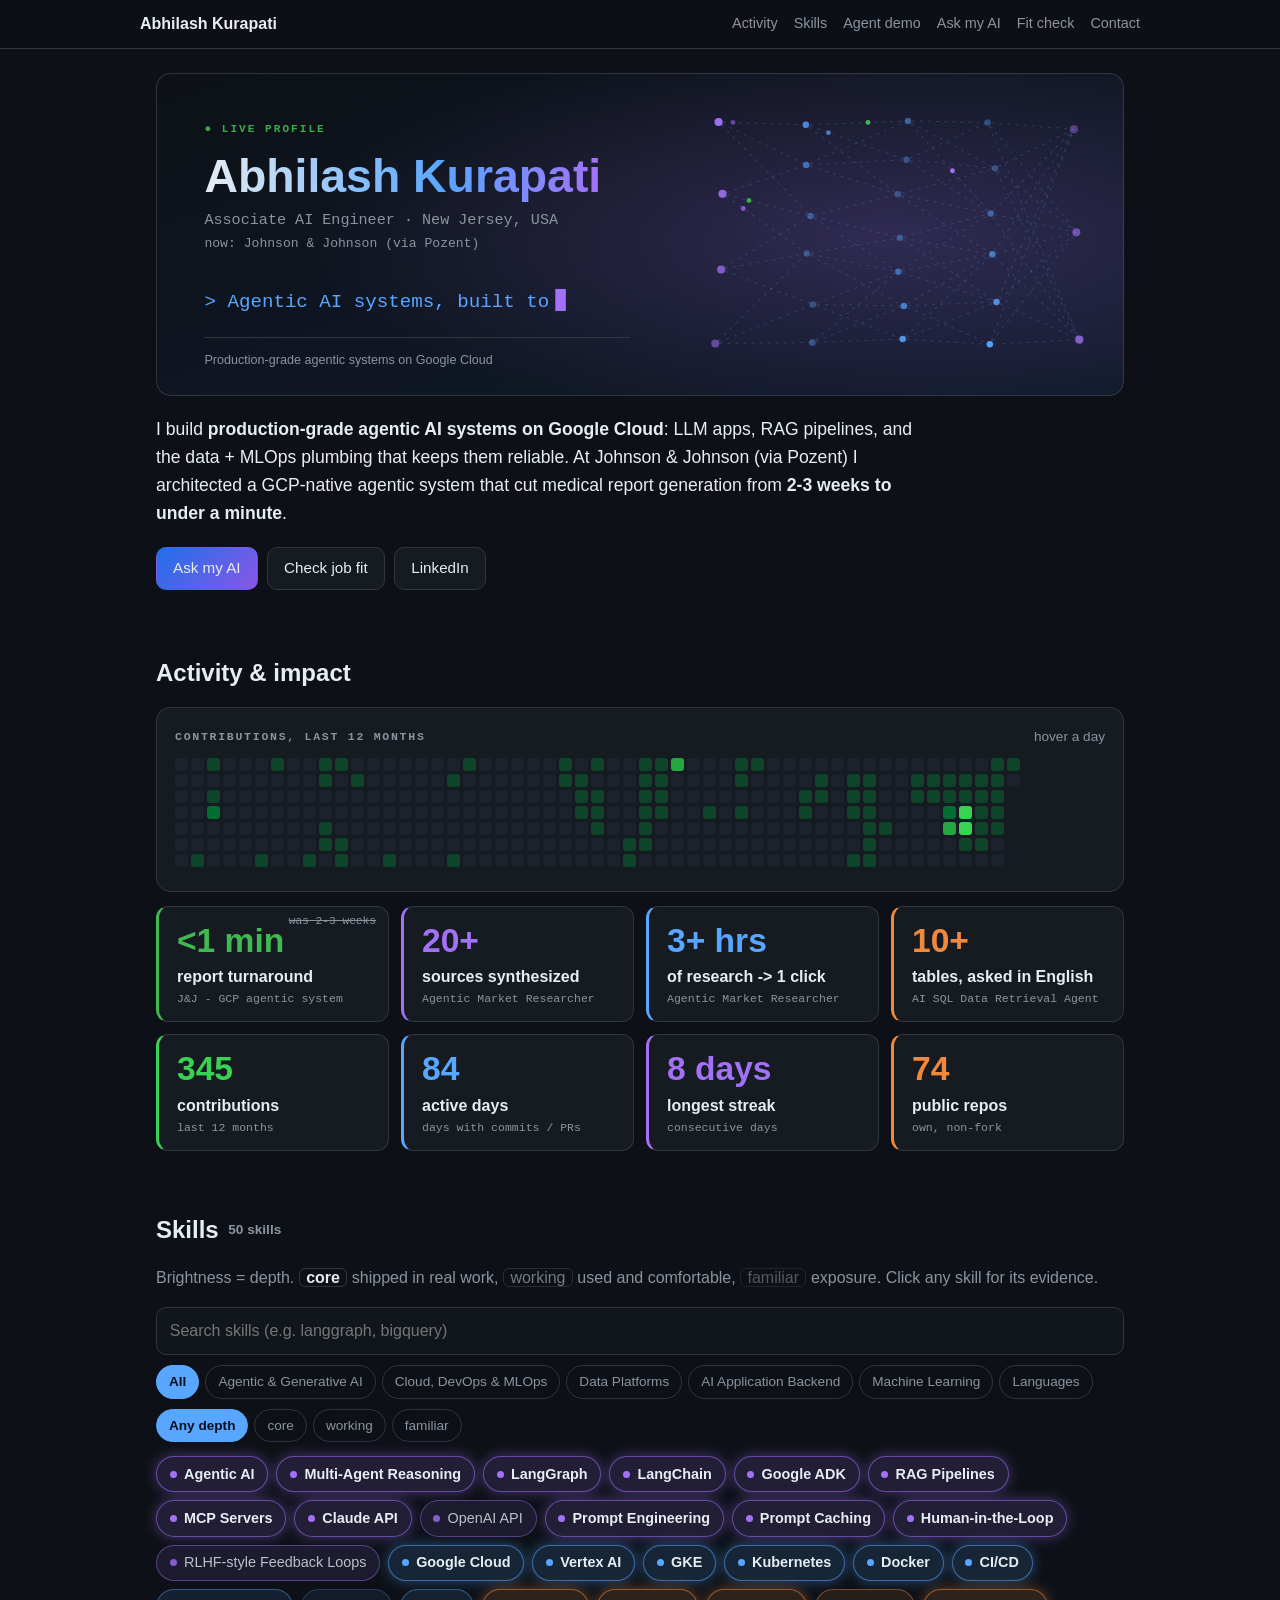
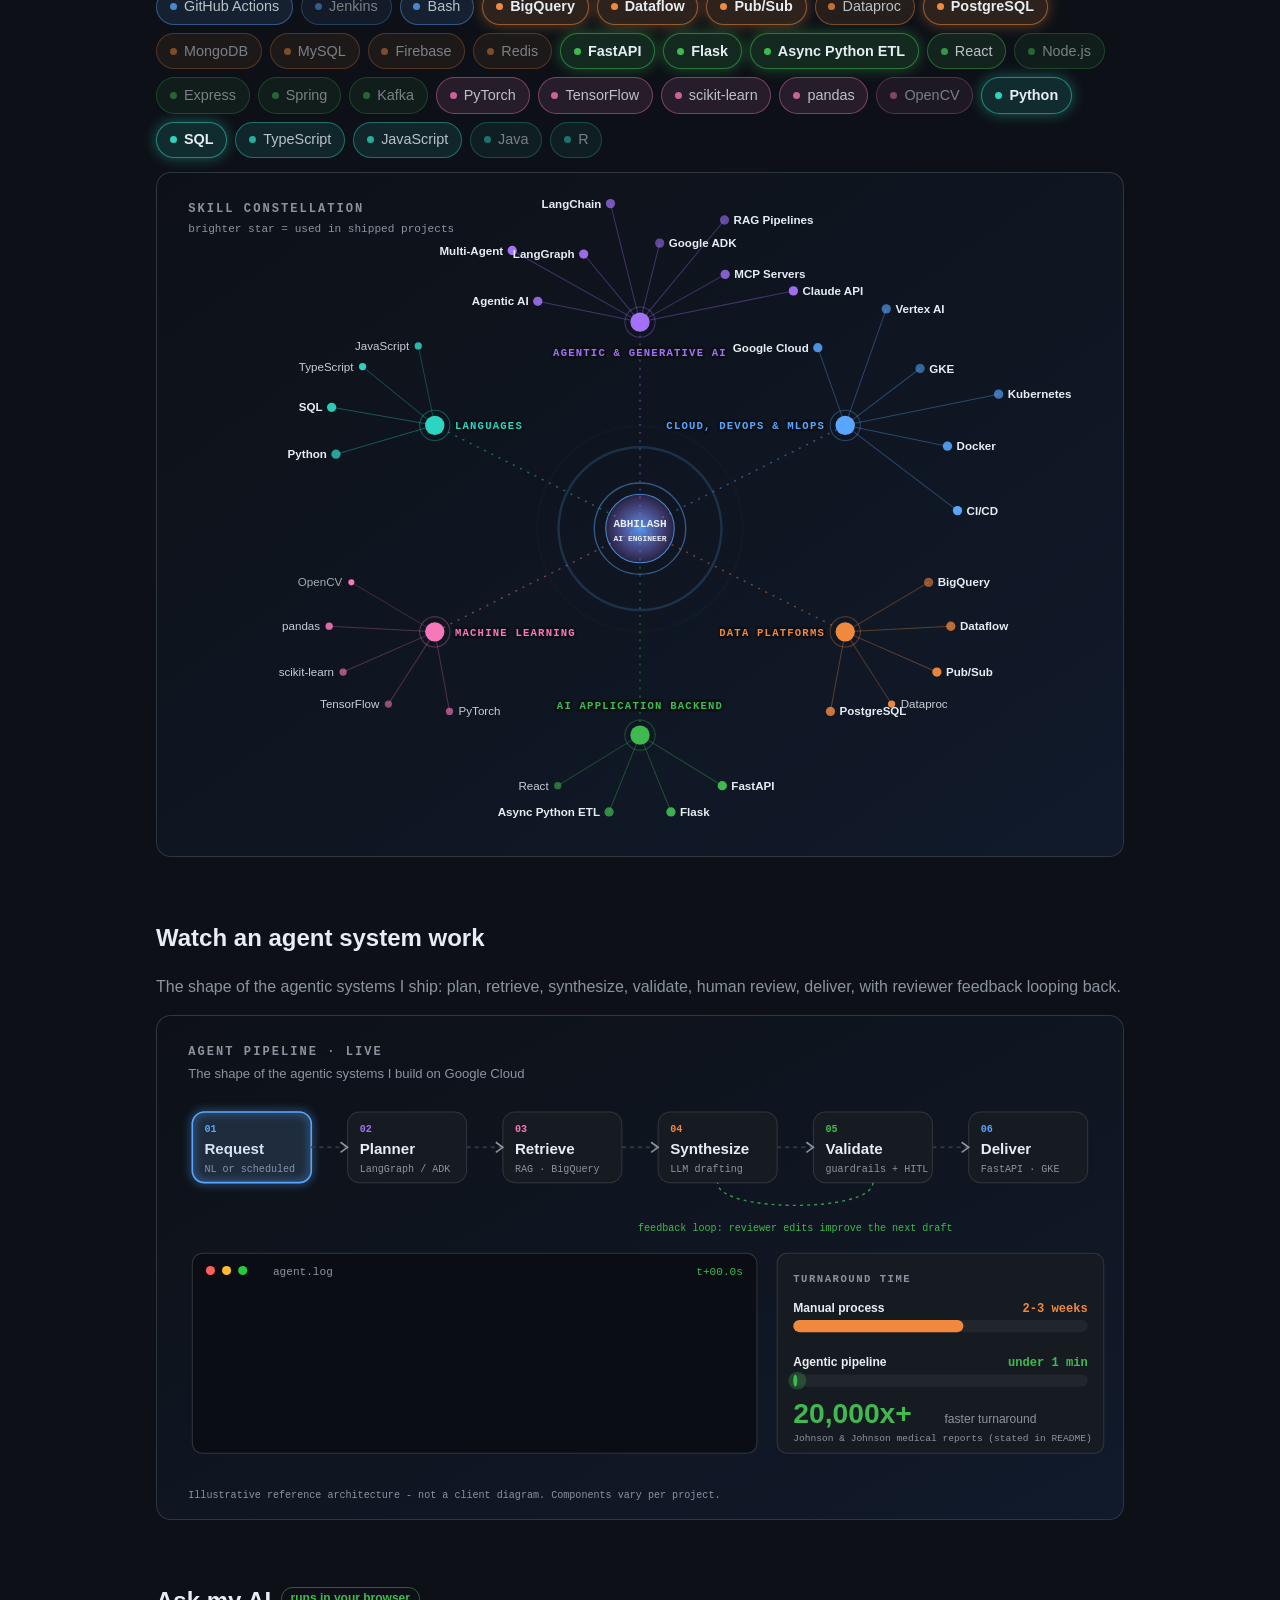
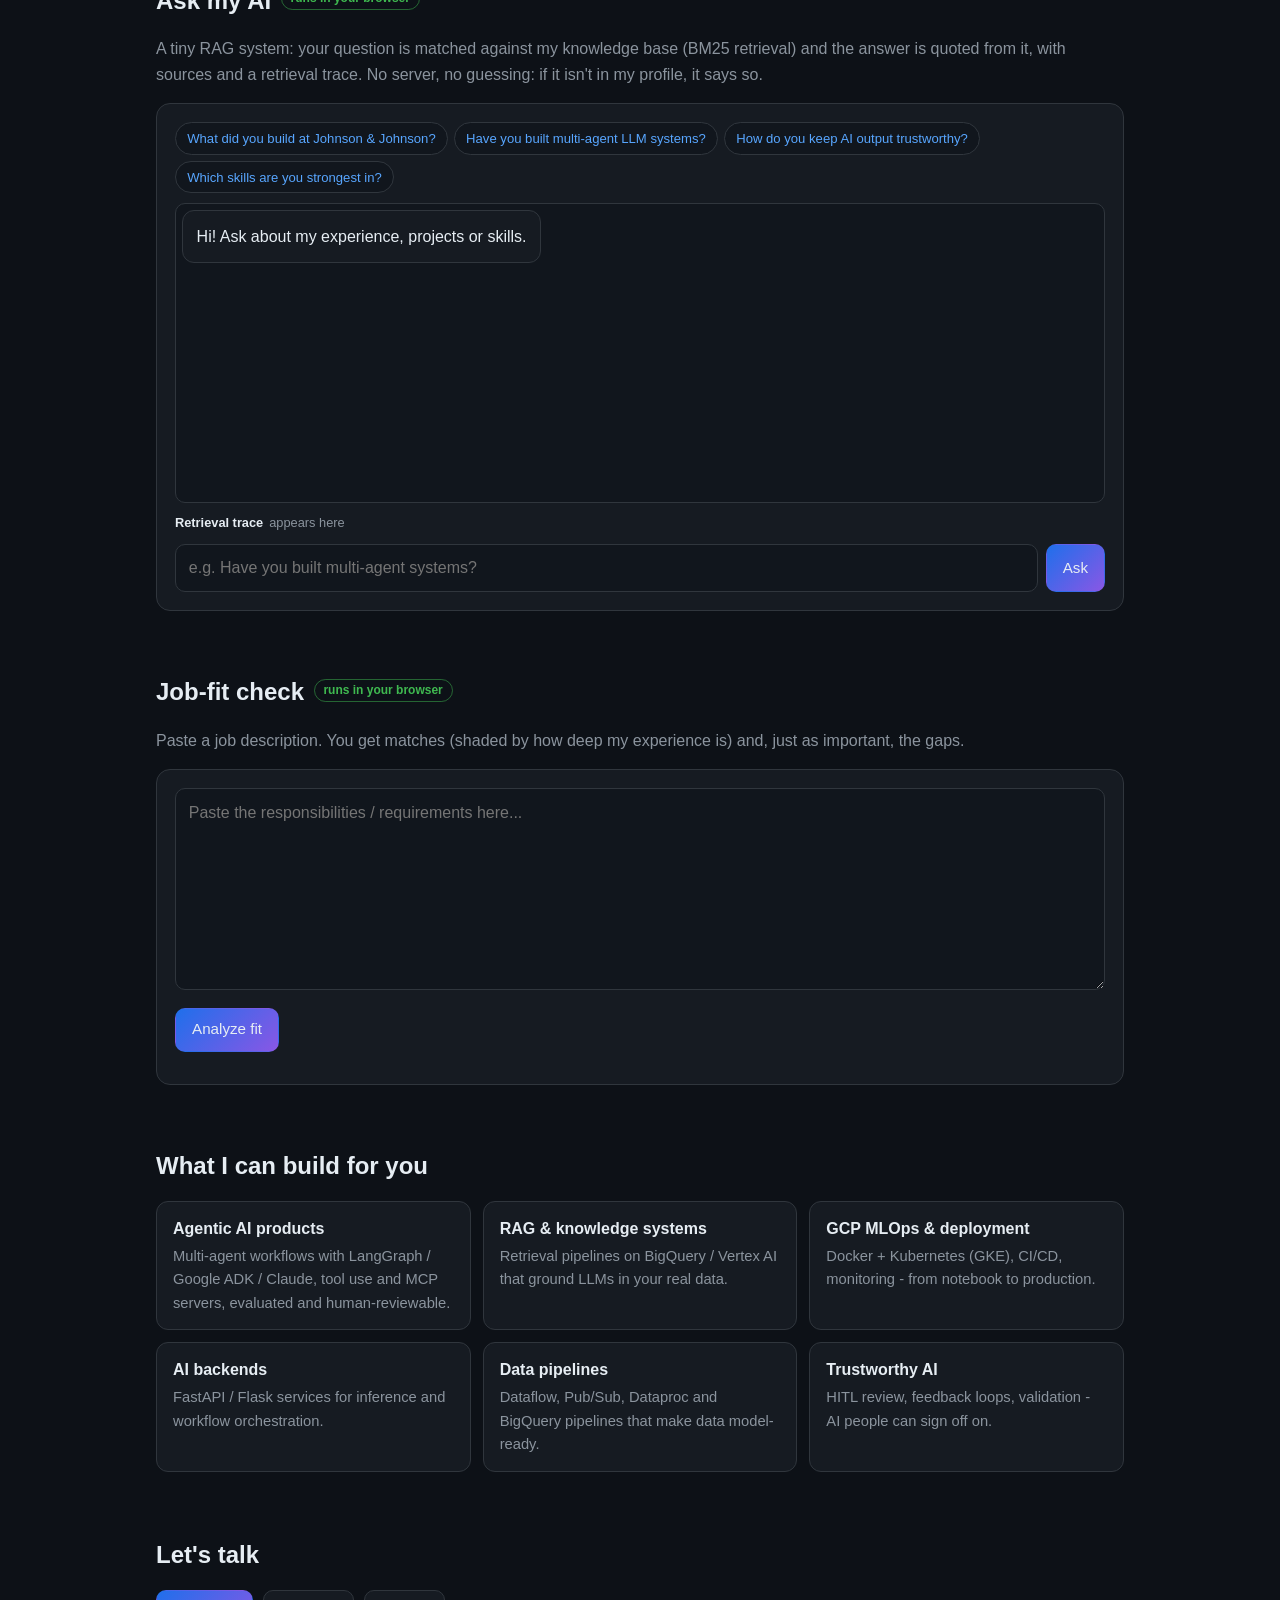
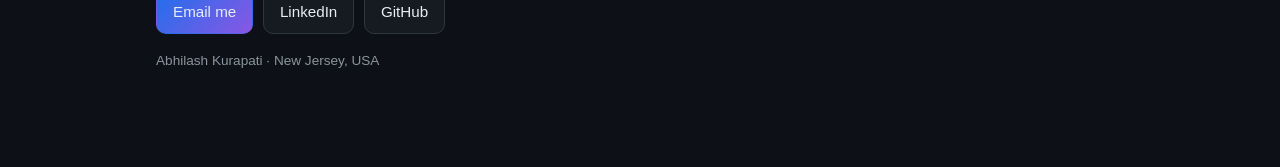
==== commit 4d1b12b1: "chore: refresh profile assets" ====
--- a/docs/index.html
+++ b/docs/index.html
@@ -33,7 +33,7 @@
       <noscript><img src="assets/contributions.svg" alt="Contribution graph" style="width:100%"></noscript>
     </div>
     <div class="tiles"><div class="tile" style="--c:#3fb950"><s class="was">was 2-3 weeks</s><div class="big">&lt;1 min</div><div class="lbl">report turnaround</div><div class="cap">J&amp;J - GCP agentic system</div></div><div class="tile" style="--c:#a371f7"><div class="big" data-count="20" data-suffix="+">20+</div><div class="lbl">sources synthesized</div><div class="cap">Agentic Market Researcher</div></div><div class="tile" style="--c:#58a6ff"><div class="big" data-count="3" data-suffix="+ hrs">3+ hrs</div><div class="lbl">of research -&gt; 1 click</div><div class="cap">Agentic Market Researcher</div></div><div class="tile" style="--c:#f0883e"><div class="big" data-count="10" data-suffix="+">10+</div><div class="lbl">tables, asked in English</div><div class="cap">AI SQL Data Retrieval Agent</div></div></div>
-    <div class="tiles"><div class="tile" style="--c:#39d353"><div class="big" data-count="346" data-suffix="">346</div><div class="lbl">contributions</div><div class="cap">last 12 months</div></div><div class="tile" style="--c:#58a6ff"><div class="big" data-count="85" data-suffix="">85</div><div class="lbl">active days</div><div class="cap">days with commits / PRs</div></div><div class="tile" style="--c:#a371f7"><div class="big" data-count="8" data-suffix=" days">8 days</div><div class="lbl">longest streak</div><div class="cap">consecutive days</div></div><div class="tile" style="--c:#f0883e"><div class="big" data-count="75" data-suffix="">75</div><div class="lbl">public repos</div><div class="cap">own, non-fork</div></div></div>
+    <div class="tiles"><div class="tile" style="--c:#39d353"><div class="big" data-count="349" data-suffix="">349</div><div class="lbl">contributions</div><div class="cap">last 12 months</div></div><div class="tile" style="--c:#58a6ff"><div class="big" data-count="85" data-suffix="">85</div><div class="lbl">active days</div><div class="cap">days with commits / PRs</div></div><div class="tile" style="--c:#a371f7"><div class="big" data-count="8" data-suffix=" days">8 days</div><div class="lbl">longest streak</div><div class="cap">consecutive days</div></div><div class="tile" style="--c:#f0883e"><div class="big" data-count="75" data-suffix="">75</div><div class="lbl">public repos</div><div class="cap">own, non-fork</div></div></div>
   </section>
 
   <section id="skills">
@@ -88,7 +88,7 @@
   </section>
 </main>
 <div id="tip" class="tip" hidden></div>
-<script type="application/json" id="data">{"repo":"akurapati1/akurapati1","email":"abhilash.kurapati1301@gmail.com","categories":[{"id":"ai","name":"Agentic & Generative AI","color":"#a371f7","skills":[{"name":"Agentic AI","level":"core","graph":true},{"name":"Multi-Agent Reasoning","short":"Multi-Agent","level":"core","graph":true},{"name":"LangGraph","level":"core","graph":true,"logo":""},{"name":"LangChain","level":"core","graph":true,"logo":"langchain"},{"name":"Google ADK","level":"core","graph":true,"logo":"google"},{"name":"RAG Pipelines","level":"core","graph":true},{"name":"MCP Servers","level":"core","graph":true},{"name":"Claude API","level":"core","graph":true,"logo":"anthropic"},{"name":"OpenAI API","level":"working"},{"name":"Prompt Engineering","level":"core"},{"name":"Prompt Caching","level":"core"},{"name":"Human-in-the-Loop","level":"core"},{"name":"RLHF-style Feedback Loops","level":"working"}]},{"id":"cloud","name":"Cloud, DevOps & MLOps","color":"#58a6ff","skills":[{"name":"Google Cloud","level":"core","graph":true,"logo":"googlecloud"},{"name":"Vertex AI","level":"core","graph":true,"logo":"googlecloud"},{"name":"GKE","level":"core","graph":true,"logo":"googlecloud"},{"name":"Kubernetes","level":"core","graph":true,"logo":"kubernetes"},{"name":"Docker","level":"core","graph":true,"logo":"docker"},{"name":"CI/CD","level":"core","graph":true},{"name":"GitHub Actions","level":"working","logo":"githubactions"},{"name":"Jenkins","level":"familiar","logo":"jenkins"},{"name":"Bash","level":"working","logo":"gnubash"}]},{"id":"data","name":"Data Platforms","color":"#f0883e","skills":[{"name":"BigQuery","level":"core","graph":true,"logo":"googlebigquery"},{"name":"Dataflow","level":"core","graph":true,"logo":"googlecloud"},{"name":"Pub/Sub","level":"core","graph":true,"logo":"googlecloud"},{"name":"Dataproc","level":"working","graph":true,"logo":"googlecloud"},{"name":"PostgreSQL","level":"core","graph":true,"logo":"postgresql"},{"name":"MongoDB","level":"familiar","logo":"mongodb"},{"name":"MySQL","level":"familiar","logo":"mysql"},{"name":"Firebase","level":"familiar","logo":"firebase"},{"name":"Redis","level":"familiar","logo":"redis"}]},{"id":"backend","name":"AI Application Backend","color":"#3fb950","skills":[{"name":"FastAPI","level":"core","graph":true,"logo":"fastapi"},{"name":"Flask","level":"core","graph":true,"logo":"flask"},{"name":"Async Python ETL","level":"core","graph":true},{"name":"React","level":"working","graph":true,"logo":"react"},{"name":"Node.js","level":"familiar","logo":"nodedotjs"},{"name":"Express","level":"familiar","logo":"express"},{"name":"Spring","level":"familiar","logo":"spring"},{"name":"Kafka","level":"familiar","logo":"apachekafka"}]},{"id":"ml","name":"Machine Learning","color":"#f778ba","skills":[{"name":"PyTorch","level":"working","graph":true,"logo":"pytorch"},{"name":"TensorFlow","level":"working","graph":true,"logo":"tensorflow"},{"name":"scikit-learn","level":"working","graph":true,"logo":"scikitlearn"},{"name":"pandas","level":"working","graph":true,"logo":"pandas"},{"name":"OpenCV","level":"familiar","graph":true,"logo":"opencv"}]},{"id":"lang","name":"Languages","color":"#2dd4bf","skills":[{"name":"Python","level":"core","graph":true,"logo":"python"},{"name":"SQL","level":"core","graph":true,"logo":"postgresql"},{"name":"TypeScript","level":"working","graph":true,"logo":"typescript"},{"name":"JavaScript","level":"working","graph":true,"logo":"javascript"},{"name":"Java","level":"familiar","logo":"openjdk"},{"name":"R","level":"familiar","logo":"r"}]}],"chunks":[{"title":"Summary","kind":"summary","lines":["AI Engineer based in New Jersey, USA (originally from India).","Builds production-grade agentic AI systems on Google Cloud: LLM-powered apps, RAG pipelines, and the data + MLOps infrastructure that keeps them reliable at scale.","Current role: Associate AI Engineer on enterprise AI for Johnson & Johnson, via Pozent."]},{"title":"Experience \u203a Associate AI Engineer - Johnson & Johnson (via Pozent)","kind":"experience","lines":["Architected a GCP-native agentic system for medical report generation.","Cut report turnaround from 2-3 weeks to under a minute.","Stack and practices: Google Cloud, Vertex AI, GKE, Docker, Kubernetes, CI/CD, BigQuery, Dataflow, Pub/Sub, Dataproc, FastAPI/Flask microservices, human-in-the-loop review, RLHF-inspired feedback loops, validation and monitoring."]},{"title":"Projects \u203a Agentic Market Researcher","kind":"project","lines":["Agentic AI research platform that synthesizes 20+ news, SEC/EDGAR and Reddit sources through async Python ETL.","Orchestrates Claude Haiku and Sonnet agents with prompt caching and weighted ranking.","Turns 3+ hours of manual research into one-click insights.","Tech: Claude API, multi-agent reasoning, prompt caching, FastAPI."]},{"title":"Projects \u203a AI SQL Data Retrieval Agent","kind":"project","lines":["LLM-powered SQL agent that converts natural-language prompts into context-aware queries across 10+ PostgreSQL tables.","3-stage LangChain workflow (generation, execution, formatting) with a React visualization interface.","Tech: LangChain, OpenAI, PostgreSQL, React."]},{"title":"Focus areas \u203a Agentic and generative AI","kind":"focus","lines":["Agentic and generative AI: LangChain, LangGraph, Google ADK, RAG, prompt engineering, MCP servers, multi-agent reasoning."]},{"title":"Focus areas \u203a GCP MLOps and deployment","kind":"focus","lines":["GCP MLOps and deployment: Vertex AI, GKE, Docker, Kubernetes, CI/CD, model-ready pipelines on BigQuery, Dataflow, Pub/Sub and Dataproc."]},{"title":"Focus areas \u203a AI application backend","kind":"focus","lines":["AI application backend: FastAPI and Flask microservices for inference and workflow orchestration."]},{"title":"Focus areas \u203a Trustworthy AI","kind":"focus","lines":["Trustworthy AI: human-in-the-loop review, RLHF-inspired feedback loops, validation and monitoring."]},{"title":"Contact","kind":"contact","lines":["Email: abhilash.kurapati1301@gmail.com","LinkedIn: https://www.linkedin.com/in/kurapati-abhilash/"]},{"title":"Skills \u203a Agentic & Generative AI","kind":"skills","lines":["core: Agentic AI, Multi-Agent Reasoning, LangGraph, LangChain, Google ADK, RAG Pipelines, MCP Servers, Claude API, Prompt Engineering, Prompt Caching, Human-in-the-Loop","working: OpenAI API, RLHF-style Feedback Loops"]},{"title":"Skills \u203a Cloud, DevOps & MLOps","kind":"skills","lines":["core: Google Cloud, Vertex AI, GKE, Kubernetes, Docker, CI/CD","working: GitHub Actions, Bash","familiar: Jenkins"]},{"title":"Skills \u203a Data Platforms","kind":"skills","lines":["core: BigQuery, Dataflow, Pub/Sub, PostgreSQL","working: Dataproc","familiar: MongoDB, MySQL, Firebase, Redis"]},{"title":"Skills \u203a AI Application Backend","kind":"skills","lines":["core: FastAPI, Flask, Async Python ETL","working: React","familiar: Node.js, Express, Spring, Kafka"]},{"title":"Skills \u203a Machine Learning","kind":"skills","lines":["working: PyTorch, TensorFlow, scikit-learn, pandas","familiar: OpenCV"]},{"title":"Skills \u203a Languages","kind":"skills","lines":["core: Python, SQL","working: TypeScript, JavaScript","familiar: Java, R"]},{"title":"What I can build \u203a Agentic AI products","kind":"offer","lines":["Multi-agent workflows with LangGraph / Google ADK / Claude, tool use and MCP servers, evaluated and human-reviewable."]},{"title":"What I can build \u203a RAG & knowledge systems","kind":"offer","lines":["Retrieval pipelines on BigQuery / Vertex AI that ground LLMs in your real data."]},{"title":"What I can build \u203a GCP MLOps & deployment","kind":"offer","lines":["Docker + Kubernetes (GKE), CI/CD, monitoring - from notebook to production."]},{"title":"What I can build \u203a AI backends","kind":"offer","lines":["FastAPI / Flask services for inference and workflow orchestration."]},{"title":"What I can build \u203a Data pipelines","kind":"offer","lines":["Dataflow, Pub/Sub, Dataproc and BigQuery pipelines that make data model-ready."]},{"title":"What I can build \u203a Trustworthy AI","kind":"offer","lines":["HITL review, feedback loops, validation - AI people can sign off on."]}],"stats":{"weeks":[[["2025-11-23",0,0,0],["2025-11-24",0,0,1],["2025-11-25",0,0,2],["2025-11-26",0,0,3],["2025-11-27",0,0,4],["2025-11-28",0,0,5],["2025-11-29",0,0,6]],[["2025-11-30",0,0,0],["2025-12-01",0,0,1],["2025-12-02",0,0,2],["2025-12-03",0,0,3],["2025-12-04",0,0,4],["2025-12-05",0,0,5],["2025-12-06",3,1,6]],[["2025-12-07",4,1,0],["2025-12-08",0,0,1],["2025-12-09",5,1,2],["2025-12-10",11,2,3],["2025-12-11",0,0,4],["2025-12-12",0,0,5],["2025-12-13",0,0,6]],[["2025-12-14",0,0,0],["2025-12-15",0,0,1],["2025-12-16",0,0,2],["2025-12-17",0,0,3],["2025-12-18",0,0,4],["2025-12-19",0,0,5],["2025-12-20",0,0,6]],[["2025-12-21",0,0,0],["2025-12-22",0,0,1],["2025-12-23",0,0,2],["2025-12-24",0,0,3],["2025-12-25",0,0,4],["2025-12-26",0,0,5],["2025-12-27",0,0,6]],[["2025-12-28",0,0,0],["2025-12-29",0,0,1],["2025-12-30",0,0,2],["2025-12-31",0,0,3],["2026-01-01",0,0,4],["2026-01-02",0,0,5],["2026-01-03",3,1,6]],[["2026-01-04",1,1,0],["2026-01-05",0,0,1],["2026-01-06",0,0,2],["2026-01-07",0,0,3],["2026-01-08",0,0,4],["2026-01-09",0,0,5],["2026-01-10",0,0,6]],[["2026-01-11",0,0,0],["2026-01-12",0,0,1],["2026-01-13",0,0,2],["2026-01-14",0,0,3],["2026-01-15",0,0,4],["2026-01-16",0,0,5],["2026-01-17",0,0,6]],[["2026-01-18",0,0,0],["2026-01-19",0,0,1],["2026-01-20",0,0,2],["2026-01-21",0,0,3],["2026-01-22",0,0,4],["2026-01-23",0,0,5],["2026-01-24",6,1,6]],[["2026-01-25",5,1,0],["2026-01-26",1,1,1],["2026-01-27",0,0,2],["2026-01-28",0,0,3],["2026-01-29",1,1,4],["2026-01-30",2,1,5],["2026-01-31",0,0,6]],[["2026-02-01",1,1,0],["2026-02-02",0,0,1],["2026-02-03",0,0,2],["2026-02-04",0,0,3],["2026-02-05",0,0,4],["2026-02-06",1,1,5],["2026-02-07",1,1,6]],[["2026-02-08",0,0,0],["2026-02-09",2,1,1],["2026-02-10",0,0,2],["2026-02-11",0,0,3],["2026-02-12",0,0,4],["2026-02-13",0,0,5],["2026-02-14",0,0,6]],[["2026-02-15",0,0,0],["2026-02-16",0,0,1],["2026-02-17",0,0,2],["2026-02-18",0,0,3],["2026-02-19",0,0,4],["2026-02-20",0,0,5],["2026-02-21",0,0,6]],[["2026-02-22",0,0,0],["2026-02-23",0,0,1],["2026-02-24",0,0,2],["2026-02-25",0,0,3],["2026-02-26",0,0,4],["2026-02-27",0,0,5],["2026-02-28",4,1,6]],[["2026-03-01",0,0,0],["2026-03-02",0,0,1],["2026-03-03",0,0,2],["2026-03-04",0,0,3],["2026-03-05",0,0,4],["2026-03-06",0,0,5],["2026-03-07",0,0,6]],[["2026-03-08",0,0,0],["2026-03-09",0,0,1],["2026-03-10",0,0,2],["2026-03-11",0,0,3],["2026-03-12",0,0,4],["2026-03-13",0,0,5],["2026-03-14",0,0,6]],[["2026-03-15",0,0,0],["2026-03-16",0,0,1],["2026-03-17",0,0,2],["2026-03-18",0,0,3],["2026-03-19",0,0,4],["2026-03-20",0,0,5],["2026-03-21",0,0,6]],[["2026-03-22",0,0,0],["2026-03-23",7,1,1],["2026-03-24",0,0,2],["2026-03-25",0,0,3],["2026-03-26",0,0,4],["2026-03-27",0,0,5],["2026-03-28",1,1,6]],[["2026-03-29",4,1,0],["2026-03-30",0,0,1],["2026-03-31",0,0,2],["2026-04-01",0,0,3],["2026-04-02",0,0,4],["2026-04-03",0,0,5],["2026-04-04",0,0,6]],[["2026-04-05",0,0,0],["2026-04-06",0,0,1],["2026-04-07",0,0,2],["2026-04-08",0,0,3],["2026-04-09",0,0,4],["2026-04-10",0,0,5],["2026-04-11",0,0,6]],[["2026-04-12",0,0,0],["2026-04-13",0,0,1],["2026-04-14",0,0,2],["2026-04-15",0,0,3],["2026-04-16",0,0,4],["2026-04-17",0,0,5],["2026-04-18",0,0,6]],[["2026-04-19",0,0,0],["2026-04-20",0,0,1],["2026-04-21",0,0,2],["2026-04-22",0,0,3],["2026-04-23",0,0,4],["2026-04-24",0,0,5],["2026-04-25",0,0,6]],[["2026-04-26",0,0,0],["2026-04-27",0,0,1],["2026-04-28",0,0,2],["2026-04-29",0,0,3],["2026-04-30",0,0,4],["2026-05-01",0,0,5],["2026-05-02",0,0,6]],[["2026-05-03",0,0,0],["2026-05-04",0,0,1],["2026-05-05",0,0,2],["2026-05-06",0,0,3],["2026-05-07",0,0,4],["2026-05-08",0,0,5],["2026-05-09",0,0,6]],[["2026-05-10",6,1,0],["2026-05-11",1,1,1],["2026-05-12",0,0,2],["2026-05-13",0,0,3],["2026-05-14",0,0,4],["2026-05-15",0,0,5],["2026-05-16",0,0,6]],[["2026-05-17",0,0,0],["2026-05-18",7,1,1],["2026-05-19",5,1,2],["2026-05-20",7,1,3],["2026-05-21",0,0,4],["2026-05-22",0,0,5],["2026-05-23",0,0,6]],[["2026-05-24",3,1,0],["2026-05-25",0,0,1],["2026-05-26",5,1,2],["2026-05-27",3,1,3],["2026-05-28",1,1,4],["2026-05-29",0,0,5],["2026-05-30",0,0,6]],[["2026-05-31",0,0,0],["2026-06-01",0,0,1],["2026-06-02",0,0,2],["2026-06-03",0,0,3],["2026-06-04",0,0,4],["2026-06-05",0,0,5],["2026-06-06",0,0,6]],[["2026-06-07",0,0,0],["2026-06-08",0,0,1],["2026-06-09",0,0,2],["2026-06-10",0,0,3],["2026-06-11",0,0,4],["2026-06-12",2,1,5],["2026-06-13",1,1,6]],[["2026-06-14",3,1,0],["2026-06-15",5,1,1],["2026-06-16",1,1,2],["2026-06-17",4,1,3],["2026-06-18",4,1,4],["2026-06-19",1,1,5],["2026-06-20",0,0,6]],[["2026-06-21",3,1,0],["2026-06-22",1,1,1],["2026-06-23",3,1,2],["2026-06-24",1,1,3],["2026-06-25",0,0,4],["2026-06-26",0,0,5],["2026-06-27",0,0,6]],[["2026-06-28",16,3,0],["2026-06-29",0,0,1],["2026-06-30",0,0,2],["2026-07-01",0,0,3],["2026-07-02",0,0,4],["2026-07-03",0,0,5],["2026-07-04",0,0,6]],[["2026-07-05",0,0,0],["2026-07-06",0,0,1],["2026-07-07",0,0,2],["2026-07-08",0,0,3],["2026-07-09",0,0,4],["2026-07-10",0,0,5],["2026-07-11",0,0,6]],[["2026-07-12",0,0,0],["2026-07-13",0,0,1],["2026-07-14",0,0,2],["2026-07-15",1,1,3],["2026-07-16",0,0,4],["2026-07-17",0,0,5],["2026-07-18",0,0,6]],[["2026-07-19",0,0,0],["2026-07-20",0,0,1],["2026-07-21",0,0,2],["2026-07-22",0,0,3],["2026-07-23",0,0,4],["2026-07-24",0,0,5],["2026-07-25",0,0,6]],[["2026-07-26",5,1,0],["2026-07-27",1,1,1],["2026-07-28",0,0,2],["2026-07-29",3,1,3],["2026-07-30",0,0,4],["2026-07-31",0,0,5],["2026-08-01",0,0,6]],[["2026-08-02",2,1,0],["2026-08-03",0,0,1],["2026-08-04",0,0,2],["2026-08-05",0,0,3],["2026-08-06",0,0,4],["2026-08-07",0,0,5],["2026-08-08",0,0,6]],[["2026-08-09",0,0,0],["2026-08-10",0,0,1],["2026-08-11",0,0,2],["2026-08-12",0,0,3],["2026-08-13",0,0,4],["2026-08-14",0,0,5],["2026-08-15",0,0,6]],[["2026-08-16",0,0,0],["2026-08-17",0,0,1],["2026-08-18",0,0,2],["2026-08-19",0,0,3],["2026-08-20",0,0,4],["2026-08-21",0,0,5],["2026-08-22",0,0,6]],[["2026-08-23",0,0,0],["2026-08-24",0,0,1],["2026-08-25",3,1,2],["2026-08-26",1,1,3],["2026-08-27",0,0,4],["2026-08-28",0,0,5],["2026-08-29",0,0,6]],[["2026-08-30",0,0,0],["2026-08-31",1,1,1],["2026-09-01",1,1,2],["2026-09-02",0,0,3],["2026-09-03",0,0,4],["2026-09-04",0,0,5],["2026-09-05",0,0,6]],[["2026-09-06",0,0,0],["2026-09-07",0,0,1],["2026-09-08",0,0,2],["2026-09-09",0,0,3],["2026-09-10",0,0,4],["2026-09-11",0,0,5],["2026-09-12",0,0,6]],[["2026-09-13",0,0,0],["2026-09-14",1,1,1],["2026-09-15",3,1,2],["2026-09-16",2,1,3],["2026-09-17",0,0,4],["2026-09-18",0,0,5],["2026-09-19",5,1,6]],[["2026-09-20",0,0,0],["2026-09-21",1,1,1],["2026-09-22",2,1,2],["2026-09-23",1,1,3],["2026-09-24",1,1,4],["2026-09-25",4,1,5],["2026-09-26",2,1,6]],[["2026-09-27",0,0,0],["2026-09-28",0,0,1],["2026-09-29",0,0,2],["2026-09-30",0,0,3],["2026-10-01",2,1,4],["2026-10-02",0,0,5],["2026-10-03",0,0,6]],[["2026-10-04",0,0,0],["2026-10-05",0,0,1],["2026-10-06",0,0,2],["2026-10-07",0,0,3],["2026-10-08",0,0,4],["2026-10-09",0,0,5],["2026-10-10",0,0,6]],[["2026-10-11",0,0,0],["2026-10-12",4,1,1],["2026-10-13",4,1,2],["2026-10-14",0,0,3],["2026-10-15",0,0,4],["2026-10-16",0,0,5],["2026-10-17",0,0,6]],[["2026-10-18",0,0,0],["2026-10-19",1,1,1],["2026-10-20",1,1,2],["2026-10-21",0,0,3],["2026-10-22",0,0,4],["2026-10-23",0,0,5],["2026-10-24",0,0,6]],[["2026-10-25",0,0,0],["2026-10-26",1,1,1],["2026-10-27",2,1,2],["2026-10-28",10,2,3],["2026-10-29",20,3,4],["2026-10-30",0,0,5],["2026-10-31",0,0,6]],[["2026-11-01",0,0,0],["2026-11-02",2,1,1],["2026-11-03",4,1,2],["2026-11-04",52,4,3],["2026-11-05",30,4,4],["2026-11-06",1,1,5],["2026-11-07",0,0,6]],[["2026-11-08",0,0,0],["2026-11-09",2,1,1],["2026-11-10",3,1,2],["2026-11-11",5,1,3],["2026-11-12",1,1,4],["2026-11-13",1,1,5],["2026-11-14",0,0,6]],[["2026-11-15",1,1,0],["2026-11-16",1,1,1],["2026-11-17",2,1,2],["2026-11-18",4,1,3],["2026-11-19",4,1,4],["2026-11-20",0,0,5],["2026-11-21",0,0,6]],[["2026-11-22",2,1,0]]],"summary":{"total":346,"active":85,"best":52,"longest":8,"current":1},"repos":75}}</script>
+<script type="application/json" id="data">{"repo":"akurapati1/akurapati1","email":"abhilash.kurapati1301@gmail.com","categories":[{"id":"ai","name":"Agentic & Generative AI","color":"#a371f7","skills":[{"name":"Agentic AI","level":"core","graph":true},{"name":"Multi-Agent Reasoning","short":"Multi-Agent","level":"core","graph":true},{"name":"LangGraph","level":"core","graph":true,"logo":""},{"name":"LangChain","level":"core","graph":true,"logo":"langchain"},{"name":"Google ADK","level":"core","graph":true,"logo":"google"},{"name":"RAG Pipelines","level":"core","graph":true},{"name":"MCP Servers","level":"core","graph":true},{"name":"Claude API","level":"core","graph":true,"logo":"anthropic"},{"name":"OpenAI API","level":"working"},{"name":"Prompt Engineering","level":"core"},{"name":"Prompt Caching","level":"core"},{"name":"Human-in-the-Loop","level":"core"},{"name":"RLHF-style Feedback Loops","level":"working"}]},{"id":"cloud","name":"Cloud, DevOps & MLOps","color":"#58a6ff","skills":[{"name":"Google Cloud","level":"core","graph":true,"logo":"googlecloud"},{"name":"Vertex AI","level":"core","graph":true,"logo":"googlecloud"},{"name":"GKE","level":"core","graph":true,"logo":"googlecloud"},{"name":"Kubernetes","level":"core","graph":true,"logo":"kubernetes"},{"name":"Docker","level":"core","graph":true,"logo":"docker"},{"name":"CI/CD","level":"core","graph":true},{"name":"GitHub Actions","level":"working","logo":"githubactions"},{"name":"Jenkins","level":"familiar","logo":"jenkins"},{"name":"Bash","level":"working","logo":"gnubash"}]},{"id":"data","name":"Data Platforms","color":"#f0883e","skills":[{"name":"BigQuery","level":"core","graph":true,"logo":"googlebigquery"},{"name":"Dataflow","level":"core","graph":true,"logo":"googlecloud"},{"name":"Pub/Sub","level":"core","graph":true,"logo":"googlecloud"},{"name":"Dataproc","level":"working","graph":true,"logo":"googlecloud"},{"name":"PostgreSQL","level":"core","graph":true,"logo":"postgresql"},{"name":"MongoDB","level":"familiar","logo":"mongodb"},{"name":"MySQL","level":"familiar","logo":"mysql"},{"name":"Firebase","level":"familiar","logo":"firebase"},{"name":"Redis","level":"familiar","logo":"redis"}]},{"id":"backend","name":"AI Application Backend","color":"#3fb950","skills":[{"name":"FastAPI","level":"core","graph":true,"logo":"fastapi"},{"name":"Flask","level":"core","graph":true,"logo":"flask"},{"name":"Async Python ETL","level":"core","graph":true},{"name":"React","level":"working","graph":true,"logo":"react"},{"name":"Node.js","level":"familiar","logo":"nodedotjs"},{"name":"Express","level":"familiar","logo":"express"},{"name":"Spring","level":"familiar","logo":"spring"},{"name":"Kafka","level":"familiar","logo":"apachekafka"}]},{"id":"ml","name":"Machine Learning","color":"#f778ba","skills":[{"name":"PyTorch","level":"working","graph":true,"logo":"pytorch"},{"name":"TensorFlow","level":"working","graph":true,"logo":"tensorflow"},{"name":"scikit-learn","level":"working","graph":true,"logo":"scikitlearn"},{"name":"pandas","level":"working","graph":true,"logo":"pandas"},{"name":"OpenCV","level":"familiar","graph":true,"logo":"opencv"}]},{"id":"lang","name":"Languages","color":"#2dd4bf","skills":[{"name":"Python","level":"core","graph":true,"logo":"python"},{"name":"SQL","level":"core","graph":true,"logo":"postgresql"},{"name":"TypeScript","level":"working","graph":true,"logo":"typescript"},{"name":"JavaScript","level":"working","graph":true,"logo":"javascript"},{"name":"Java","level":"familiar","logo":"openjdk"},{"name":"R","level":"familiar","logo":"r"}]}],"chunks":[{"title":"Summary","kind":"summary","lines":["AI Engineer based in New Jersey, USA (originally from India).","Builds production-grade agentic AI systems on Google Cloud: LLM-powered apps, RAG pipelines, and the data + MLOps infrastructure that keeps them reliable at scale.","Current role: Associate AI Engineer on enterprise AI for Johnson & Johnson, via Pozent."]},{"title":"Experience \u203a Associate AI Engineer - Johnson & Johnson (via Pozent)","kind":"experience","lines":["Architected a GCP-native agentic system for medical report generation.","Cut report turnaround from 2-3 weeks to under a minute.","Stack and practices: Google Cloud, Vertex AI, GKE, Docker, Kubernetes, CI/CD, BigQuery, Dataflow, Pub/Sub, Dataproc, FastAPI/Flask microservices, human-in-the-loop review, RLHF-inspired feedback loops, validation and monitoring."]},{"title":"Projects \u203a Agentic Market Researcher","kind":"project","lines":["Agentic AI research platform that synthesizes 20+ news, SEC/EDGAR and Reddit sources through async Python ETL.","Orchestrates Claude Haiku and Sonnet agents with prompt caching and weighted ranking.","Turns 3+ hours of manual research into one-click insights.","Tech: Claude API, multi-agent reasoning, prompt caching, FastAPI."]},{"title":"Projects \u203a AI SQL Data Retrieval Agent","kind":"project","lines":["LLM-powered SQL agent that converts natural-language prompts into context-aware queries across 10+ PostgreSQL tables.","3-stage LangChain workflow (generation, execution, formatting) with a React visualization interface.","Tech: LangChain, OpenAI, PostgreSQL, React."]},{"title":"Focus areas \u203a Agentic and generative AI","kind":"focus","lines":["Agentic and generative AI: LangChain, LangGraph, Google ADK, RAG, prompt engineering, MCP servers, multi-agent reasoning."]},{"title":"Focus areas \u203a GCP MLOps and deployment","kind":"focus","lines":["GCP MLOps and deployment: Vertex AI, GKE, Docker, Kubernetes, CI/CD, model-ready pipelines on BigQuery, Dataflow, Pub/Sub and Dataproc."]},{"title":"Focus areas \u203a AI application backend","kind":"focus","lines":["AI application backend: FastAPI and Flask microservices for inference and workflow orchestration."]},{"title":"Focus areas \u203a Trustworthy AI","kind":"focus","lines":["Trustworthy AI: human-in-the-loop review, RLHF-inspired feedback loops, validation and monitoring."]},{"title":"Contact","kind":"contact","lines":["Email: abhilash.kurapati1301@gmail.com","LinkedIn: https://www.linkedin.com/in/kurapati-abhilash/"]},{"title":"Skills \u203a Agentic & Generative AI","kind":"skills","lines":["core: Agentic AI, Multi-Agent Reasoning, LangGraph, LangChain, Google ADK, RAG Pipelines, MCP Servers, Claude API, Prompt Engineering, Prompt Caching, Human-in-the-Loop","working: OpenAI API, RLHF-style Feedback Loops"]},{"title":"Skills \u203a Cloud, DevOps & MLOps","kind":"skills","lines":["core: Google Cloud, Vertex AI, GKE, Kubernetes, Docker, CI/CD","working: GitHub Actions, Bash","familiar: Jenkins"]},{"title":"Skills \u203a Data Platforms","kind":"skills","lines":["core: BigQuery, Dataflow, Pub/Sub, PostgreSQL","working: Dataproc","familiar: MongoDB, MySQL, Firebase, Redis"]},{"title":"Skills \u203a AI Application Backend","kind":"skills","lines":["core: FastAPI, Flask, Async Python ETL","working: React","familiar: Node.js, Express, Spring, Kafka"]},{"title":"Skills \u203a Machine Learning","kind":"skills","lines":["working: PyTorch, TensorFlow, scikit-learn, pandas","familiar: OpenCV"]},{"title":"Skills \u203a Languages","kind":"skills","lines":["core: Python, SQL","working: TypeScript, JavaScript","familiar: Java, R"]},{"title":"What I can build \u203a Agentic AI products","kind":"offer","lines":["Multi-agent workflows with LangGraph / Google ADK / Claude, tool use and MCP servers, evaluated and human-reviewable."]},{"title":"What I can build \u203a RAG & knowledge systems","kind":"offer","lines":["Retrieval pipelines on BigQuery / Vertex AI that ground LLMs in your real data."]},{"title":"What I can build \u203a GCP MLOps & deployment","kind":"offer","lines":["Docker + Kubernetes (GKE), CI/CD, monitoring - from notebook to production."]},{"title":"What I can build \u203a AI backends","kind":"offer","lines":["FastAPI / Flask services for inference and workflow orchestration."]},{"title":"What I can build \u203a Data pipelines","kind":"offer","lines":["Dataflow, Pub/Sub, Dataproc and BigQuery pipelines that make data model-ready."]},{"title":"What I can build \u203a Trustworthy AI","kind":"offer","lines":["HITL review, feedback loops, validation - AI people can sign off on."]}],"stats":{"weeks":[[["2025-11-23",0,0,0],["2025-11-24",0,0,1],["2025-11-25",0,0,2],["2025-11-26",0,0,3],["2025-11-27",0,0,4],["2025-11-28",0,0,5],["2025-11-29",0,0,6]],[["2025-11-30",0,0,0],["2025-12-01",0,0,1],["2025-12-02",0,0,2],["2025-12-03",0,0,3],["2025-12-04",0,0,4],["2025-12-05",0,0,5],["2025-12-06",3,1,6]],[["2025-12-07",4,1,0],["2025-12-08",0,0,1],["2025-12-09",5,1,2],["2025-12-10",11,2,3],["2025-12-11",0,0,4],["2025-12-12",0,0,5],["2025-12-13",0,0,6]],[["2025-12-14",0,0,0],["2025-12-15",0,0,1],["2025-12-16",0,0,2],["2025-12-17",0,0,3],["2025-12-18",0,0,4],["2025-12-19",0,0,5],["2025-12-20",0,0,6]],[["2025-12-21",0,0,0],["2025-12-22",0,0,1],["2025-12-23",0,0,2],["2025-12-24",0,0,3],["2025-12-25",0,0,4],["2025-12-26",0,0,5],["2025-12-27",0,0,6]],[["2025-12-28",0,0,0],["2025-12-29",0,0,1],["2025-12-30",0,0,2],["2025-12-31",0,0,3],["2026-01-01",0,0,4],["2026-01-02",0,0,5],["2026-01-03",3,1,6]],[["2026-01-04",1,1,0],["2026-01-05",0,0,1],["2026-01-06",0,0,2],["2026-01-07",0,0,3],["2026-01-08",0,0,4],["2026-01-09",0,0,5],["2026-01-10",0,0,6]],[["2026-01-11",0,0,0],["2026-01-12",0,0,1],["2026-01-13",0,0,2],["2026-01-14",0,0,3],["2026-01-15",0,0,4],["2026-01-16",0,0,5],["2026-01-17",0,0,6]],[["2026-01-18",0,0,0],["2026-01-19",0,0,1],["2026-01-20",0,0,2],["2026-01-21",0,0,3],["2026-01-22",0,0,4],["2026-01-23",0,0,5],["2026-01-24",6,1,6]],[["2026-01-25",5,1,0],["2026-01-26",1,1,1],["2026-01-27",0,0,2],["2026-01-28",0,0,3],["2026-01-29",1,1,4],["2026-01-30",2,1,5],["2026-01-31",0,0,6]],[["2026-02-01",1,1,0],["2026-02-02",0,0,1],["2026-02-03",0,0,2],["2026-02-04",0,0,3],["2026-02-05",0,0,4],["2026-02-06",1,1,5],["2026-02-07",1,1,6]],[["2026-02-08",0,0,0],["2026-02-09",2,1,1],["2026-02-10",0,0,2],["2026-02-11",0,0,3],["2026-02-12",0,0,4],["2026-02-13",0,0,5],["2026-02-14",0,0,6]],[["2026-02-15",0,0,0],["2026-02-16",0,0,1],["2026-02-17",0,0,2],["2026-02-18",0,0,3],["2026-02-19",0,0,4],["2026-02-20",0,0,5],["2026-02-21",0,0,6]],[["2026-02-22",0,0,0],["2026-02-23",0,0,1],["2026-02-24",0,0,2],["2026-02-25",0,0,3],["2026-02-26",0,0,4],["2026-02-27",0,0,5],["2026-02-28",4,1,6]],[["2026-03-01",0,0,0],["2026-03-02",0,0,1],["2026-03-03",0,0,2],["2026-03-04",0,0,3],["2026-03-05",0,0,4],["2026-03-06",0,0,5],["2026-03-07",0,0,6]],[["2026-03-08",0,0,0],["2026-03-09",0,0,1],["2026-03-10",0,0,2],["2026-03-11",0,0,3],["2026-03-12",0,0,4],["2026-03-13",0,0,5],["2026-03-14",0,0,6]],[["2026-03-15",0,0,0],["2026-03-16",0,0,1],["2026-03-17",0,0,2],["2026-03-18",0,0,3],["2026-03-19",0,0,4],["2026-03-20",0,0,5],["2026-03-21",0,0,6]],[["2026-03-22",0,0,0],["2026-03-23",7,1,1],["2026-03-24",0,0,2],["2026-03-25",0,0,3],["2026-03-26",0,0,4],["2026-03-27",0,0,5],["2026-03-28",1,1,6]],[["2026-03-29",4,1,0],["2026-03-30",0,0,1],["2026-03-31",0,0,2],["2026-04-01",0,0,3],["2026-04-02",0,0,4],["2026-04-03",0,0,5],["2026-04-04",0,0,6]],[["2026-04-05",0,0,0],["2026-04-06",0,0,1],["2026-04-07",0,0,2],["2026-04-08",0,0,3],["2026-04-09",0,0,4],["2026-04-10",0,0,5],["2026-04-11",0,0,6]],[["2026-04-12",0,0,0],["2026-04-13",0,0,1],["2026-04-14",0,0,2],["2026-04-15",0,0,3],["2026-04-16",0,0,4],["2026-04-17",0,0,5],["2026-04-18",0,0,6]],[["2026-04-19",0,0,0],["2026-04-20",0,0,1],["2026-04-21",0,0,2],["2026-04-22",0,0,3],["2026-04-23",0,0,4],["2026-04-24",0,0,5],["2026-04-25",0,0,6]],[["2026-04-26",0,0,0],["2026-04-27",0,0,1],["2026-04-28",0,0,2],["2026-04-29",0,0,3],["2026-04-30",0,0,4],["2026-05-01",0,0,5],["2026-05-02",0,0,6]],[["2026-05-03",0,0,0],["2026-05-04",0,0,1],["2026-05-05",0,0,2],["2026-05-06",0,0,3],["2026-05-07",0,0,4],["2026-05-08",0,0,5],["2026-05-09",0,0,6]],[["2026-05-10",6,1,0],["2026-05-11",1,1,1],["2026-05-12",0,0,2],["2026-05-13",0,0,3],["2026-05-14",0,0,4],["2026-05-15",0,0,5],["2026-05-16",0,0,6]],[["2026-05-17",0,0,0],["2026-05-18",7,1,1],["2026-05-19",5,1,2],["2026-05-20",7,1,3],["2026-05-21",0,0,4],["2026-05-22",0,0,5],["2026-05-23",0,0,6]],[["2026-05-24",3,1,0],["2026-05-25",0,0,1],["2026-05-26",5,1,2],["2026-05-27",3,1,3],["2026-05-28",1,1,4],["2026-05-29",0,0,5],["2026-05-30",0,0,6]],[["2026-05-31",0,0,0],["2026-06-01",0,0,1],["2026-06-02",0,0,2],["2026-06-03",0,0,3],["2026-06-04",0,0,4],["2026-06-05",0,0,5],["2026-06-06",0,0,6]],[["2026-06-07",0,0,0],["2026-06-08",0,0,1],["2026-06-09",0,0,2],["2026-06-10",0,0,3],["2026-06-11",0,0,4],["2026-06-12",2,1,5],["2026-06-13",1,1,6]],[["2026-06-14",3,1,0],["2026-06-15",5,1,1],["2026-06-16",1,1,2],["2026-06-17",4,1,3],["2026-06-18",4,1,4],["2026-06-19",1,1,5],["2026-06-20",0,0,6]],[["2026-06-21",3,1,0],["2026-06-22",1,1,1],["2026-06-23",3,1,2],["2026-06-24",1,1,3],["2026-06-25",0,0,4],["2026-06-26",0,0,5],["2026-06-27",0,0,6]],[["2026-06-28",16,3,0],["2026-06-29",0,0,1],["2026-06-30",0,0,2],["2026-07-01",0,0,3],["2026-07-02",0,0,4],["2026-07-03",0,0,5],["2026-07-04",0,0,6]],[["2026-07-05",0,0,0],["2026-07-06",0,0,1],["2026-07-07",0,0,2],["2026-07-08",0,0,3],["2026-07-09",0,0,4],["2026-07-10",0,0,5],["2026-07-11",0,0,6]],[["2026-07-12",0,0,0],["2026-07-13",0,0,1],["2026-07-14",0,0,2],["2026-07-15",1,1,3],["2026-07-16",0,0,4],["2026-07-17",0,0,5],["2026-07-18",0,0,6]],[["2026-07-19",0,0,0],["2026-07-20",0,0,1],["2026-07-21",0,0,2],["2026-07-22",0,0,3],["2026-07-23",0,0,4],["2026-07-24",0,0,5],["2026-07-25",0,0,6]],[["2026-07-26",5,1,0],["2026-07-27",1,1,1],["2026-07-28",0,0,2],["2026-07-29",3,1,3],["2026-07-30",0,0,4],["2026-07-31",0,0,5],["2026-08-01",0,0,6]],[["2026-08-02",2,1,0],["2026-08-03",0,0,1],["2026-08-04",0,0,2],["2026-08-05",0,0,3],["2026-08-06",0,0,4],["2026-08-07",0,0,5],["2026-08-08",0,0,6]],[["2026-08-09",0,0,0],["2026-08-10",0,0,1],["2026-08-11",0,0,2],["2026-08-12",0,0,3],["2026-08-13",0,0,4],["2026-08-14",0,0,5],["2026-08-15",0,0,6]],[["2026-08-16",0,0,0],["2026-08-17",0,0,1],["2026-08-18",0,0,2],["2026-08-19",0,0,3],["2026-08-20",0,0,4],["2026-08-21",0,0,5],["2026-08-22",0,0,6]],[["2026-08-23",0,0,0],["2026-08-24",0,0,1],["2026-08-25",3,1,2],["2026-08-26",1,1,3],["2026-08-27",0,0,4],["2026-08-28",0,0,5],["2026-08-29",0,0,6]],[["2026-08-30",0,0,0],["2026-08-31",1,1,1],["2026-09-01",1,1,2],["2026-09-02",0,0,3],["2026-09-03",0,0,4],["2026-09-04",0,0,5],["2026-09-05",0,0,6]],[["2026-09-06",0,0,0],["2026-09-07",0,0,1],["2026-09-08",0,0,2],["2026-09-09",0,0,3],["2026-09-10",0,0,4],["2026-09-11",0,0,5],["2026-09-12",0,0,6]],[["2026-09-13",0,0,0],["2026-09-14",1,1,1],["2026-09-15",3,1,2],["2026-09-16",2,1,3],["2026-09-17",0,0,4],["2026-09-18",0,0,5],["2026-09-19",5,1,6]],[["2026-09-20",0,0,0],["2026-09-21",1,1,1],["2026-09-22",2,1,2],["2026-09-23",1,1,3],["2026-09-24",1,1,4],["2026-09-25",4,1,5],["2026-09-26",2,1,6]],[["2026-09-27",0,0,0],["2026-09-28",0,0,1],["2026-09-29",0,0,2],["2026-09-30",0,0,3],["2026-10-01",2,1,4],["2026-10-02",0,0,5],["2026-10-03",0,0,6]],[["2026-10-04",0,0,0],["2026-10-05",0,0,1],["2026-10-06",0,0,2],["2026-10-07",0,0,3],["2026-10-08",0,0,4],["2026-10-09",0,0,5],["2026-10-10",0,0,6]],[["2026-10-11",0,0,0],["2026-10-12",4,1,1],["2026-10-13",4,1,2],["2026-10-14",0,0,3],["2026-10-15",0,0,4],["2026-10-16",0,0,5],["2026-10-17",0,0,6]],[["2026-10-18",0,0,0],["2026-10-19",1,1,1],["2026-10-20",1,1,2],["2026-10-21",0,0,3],["2026-10-22",0,0,4],["2026-10-23",0,0,5],["2026-10-24",0,0,6]],[["2026-10-25",0,0,0],["2026-10-26",1,1,1],["2026-10-27",2,1,2],["2026-10-28",10,2,3],["2026-10-29",20,3,4],["2026-10-30",0,0,5],["2026-10-31",0,0,6]],[["2026-11-01",0,0,0],["2026-11-02",2,1,1],["2026-11-03",4,1,2],["2026-11-04",52,4,3],["2026-11-05",30,4,4],["2026-11-06",1,1,5],["2026-11-07",0,0,6]],[["2026-11-08",0,0,0],["2026-11-09",2,1,1],["2026-11-10",3,1,2],["2026-11-11",5,1,3],["2026-11-12",1,1,4],["2026-11-13",1,1,5],["2026-11-14",0,0,6]],[["2026-11-15",1,1,0],["2026-11-16",1,1,1],["2026-11-17",2,1,2],["2026-11-18",4,1,3],["2026-11-19",4,1,4],["2026-11-20",0,0,5],["2026-11-21",0,0,6]],[["2026-11-22",5,1,0],["2026-11-23",0,0,1]]],"summary":{"total":349,"active":85,"best":52,"longest":8,"current":1},"repos":75}}</script>
 <script src="app.js" defer></script>
 </body>
 </html>
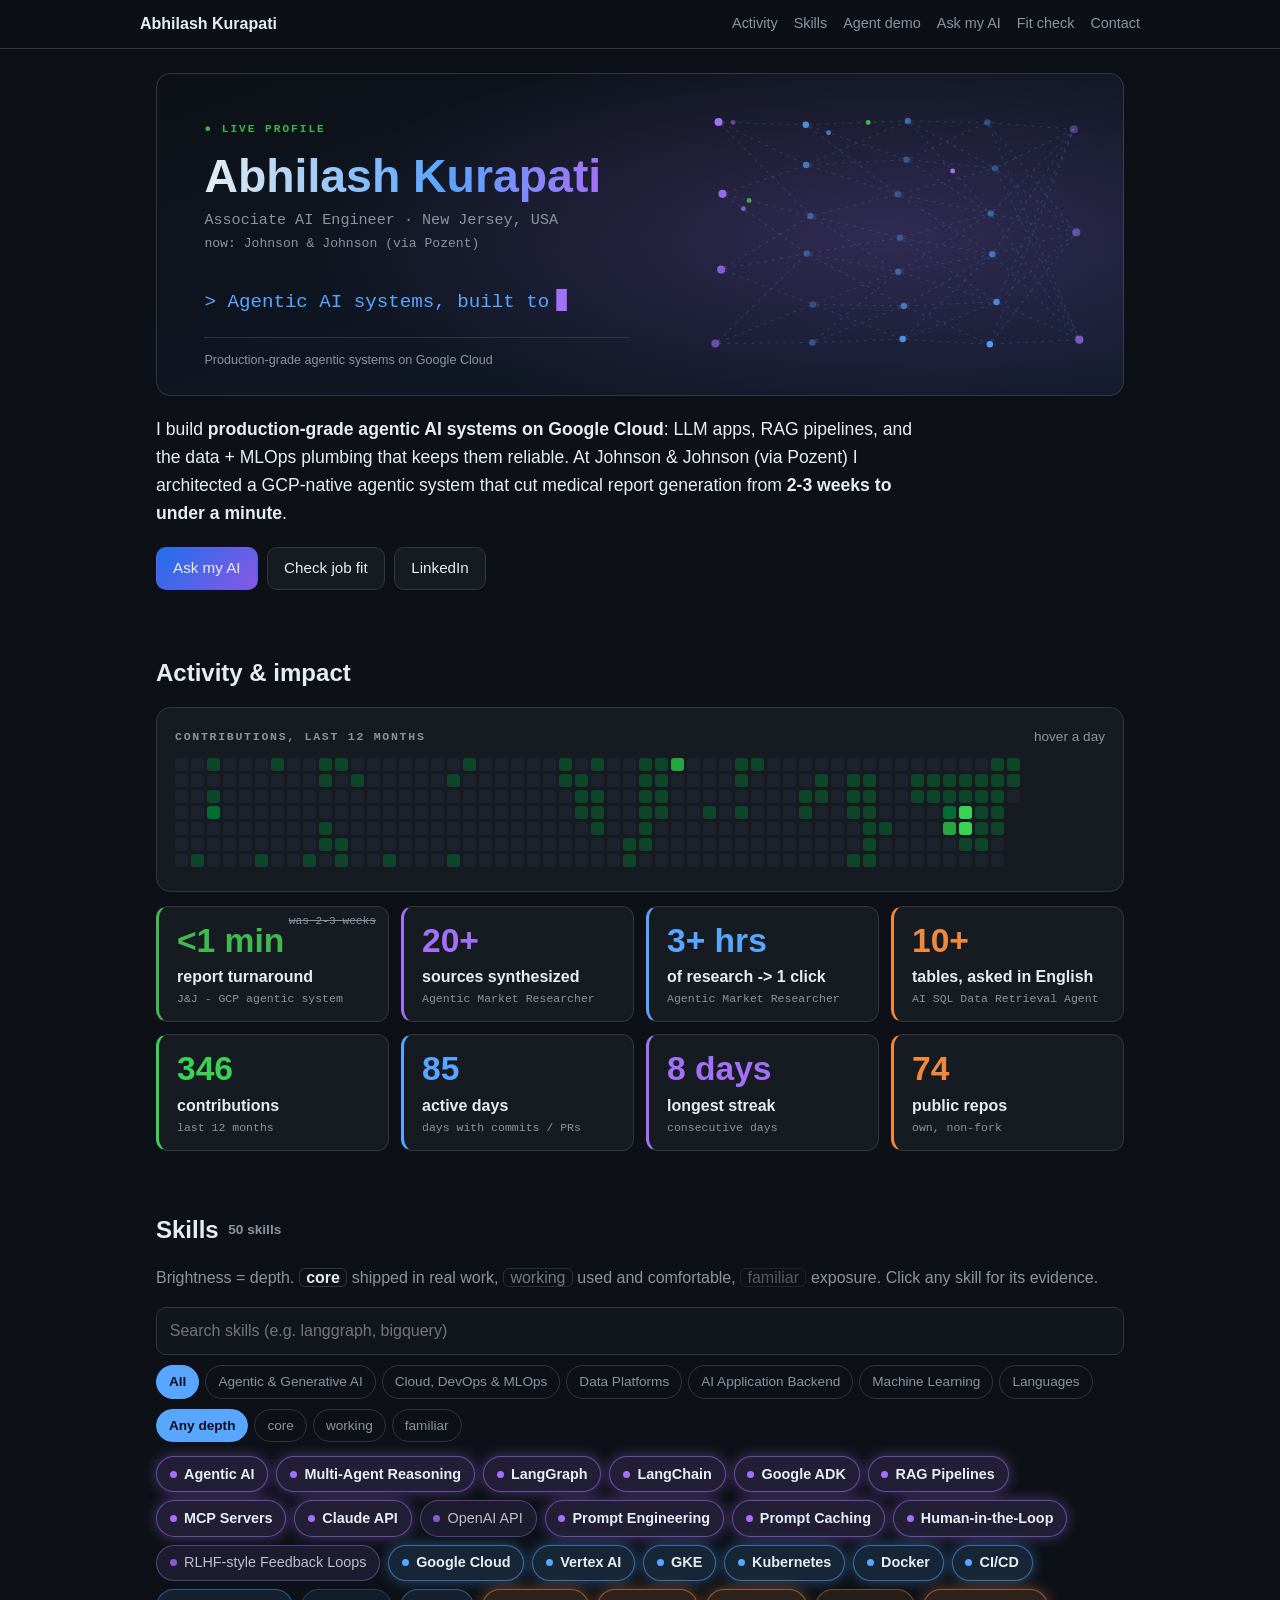
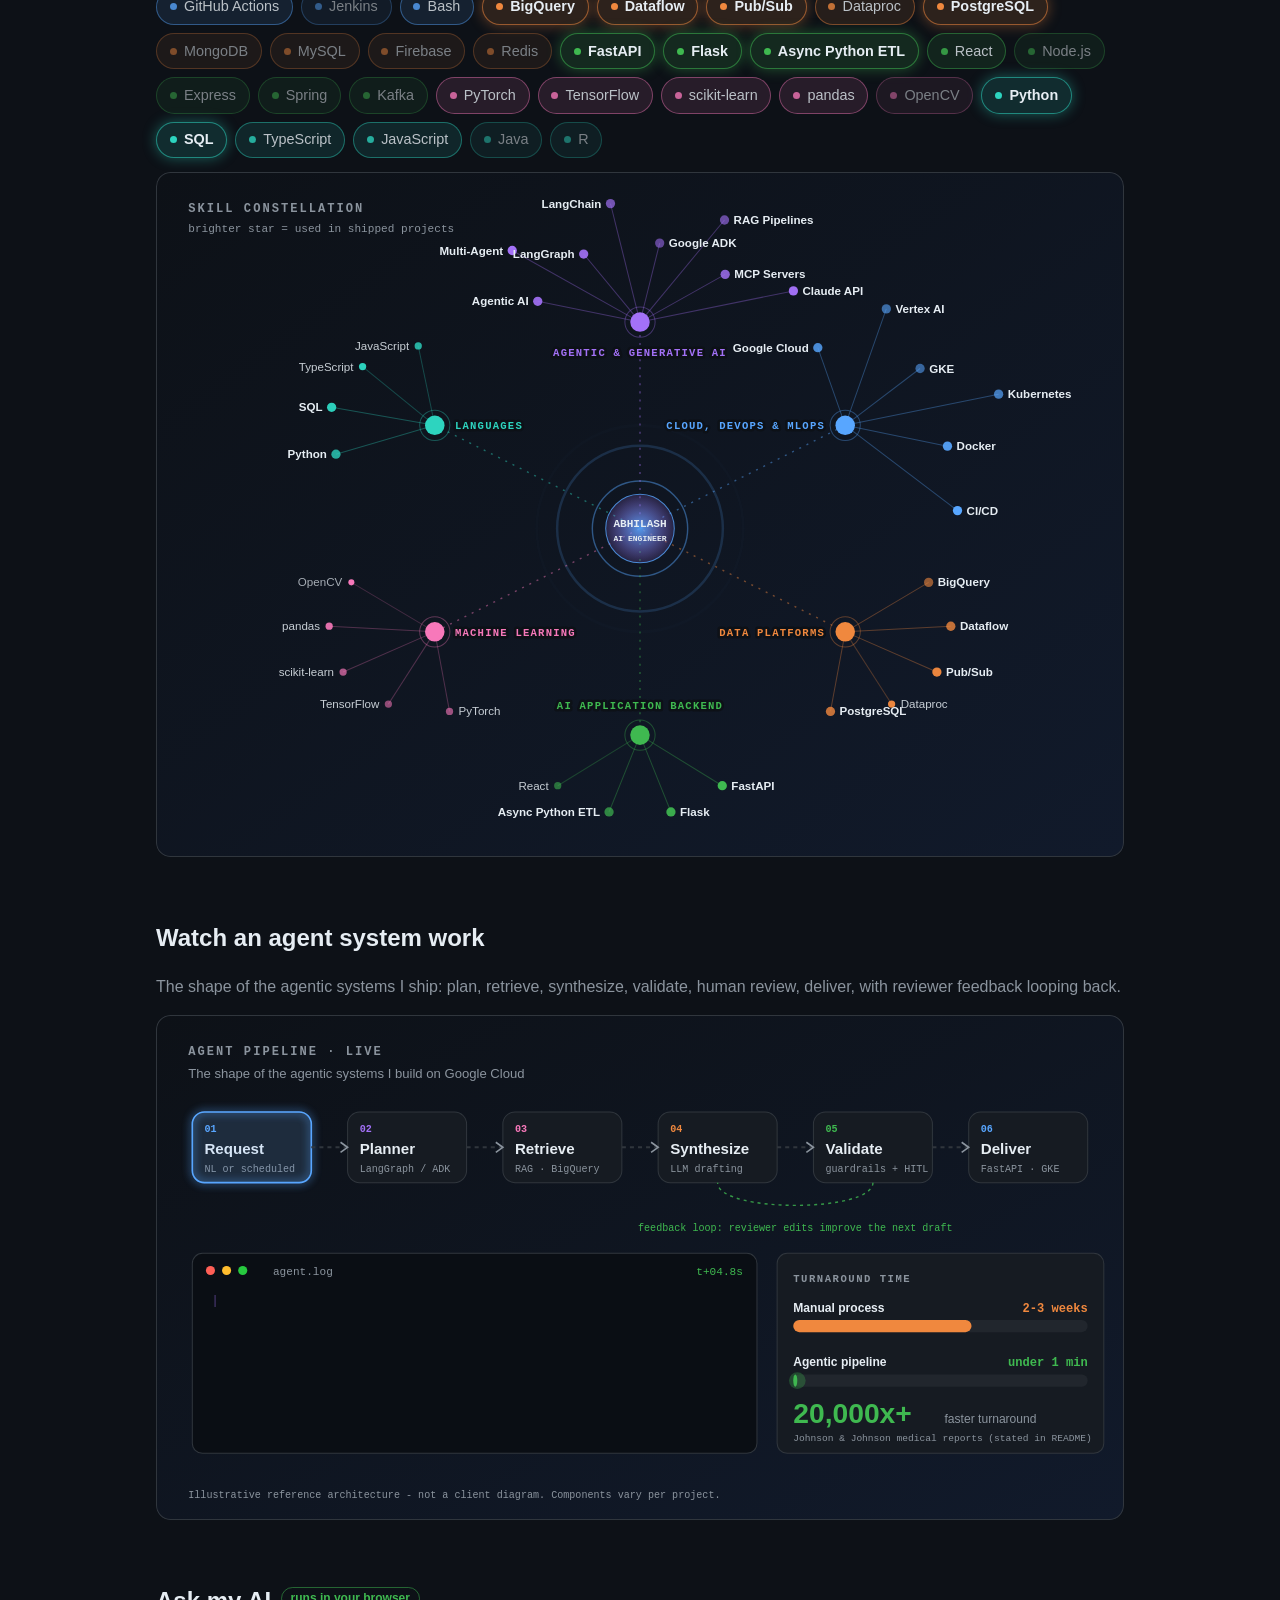
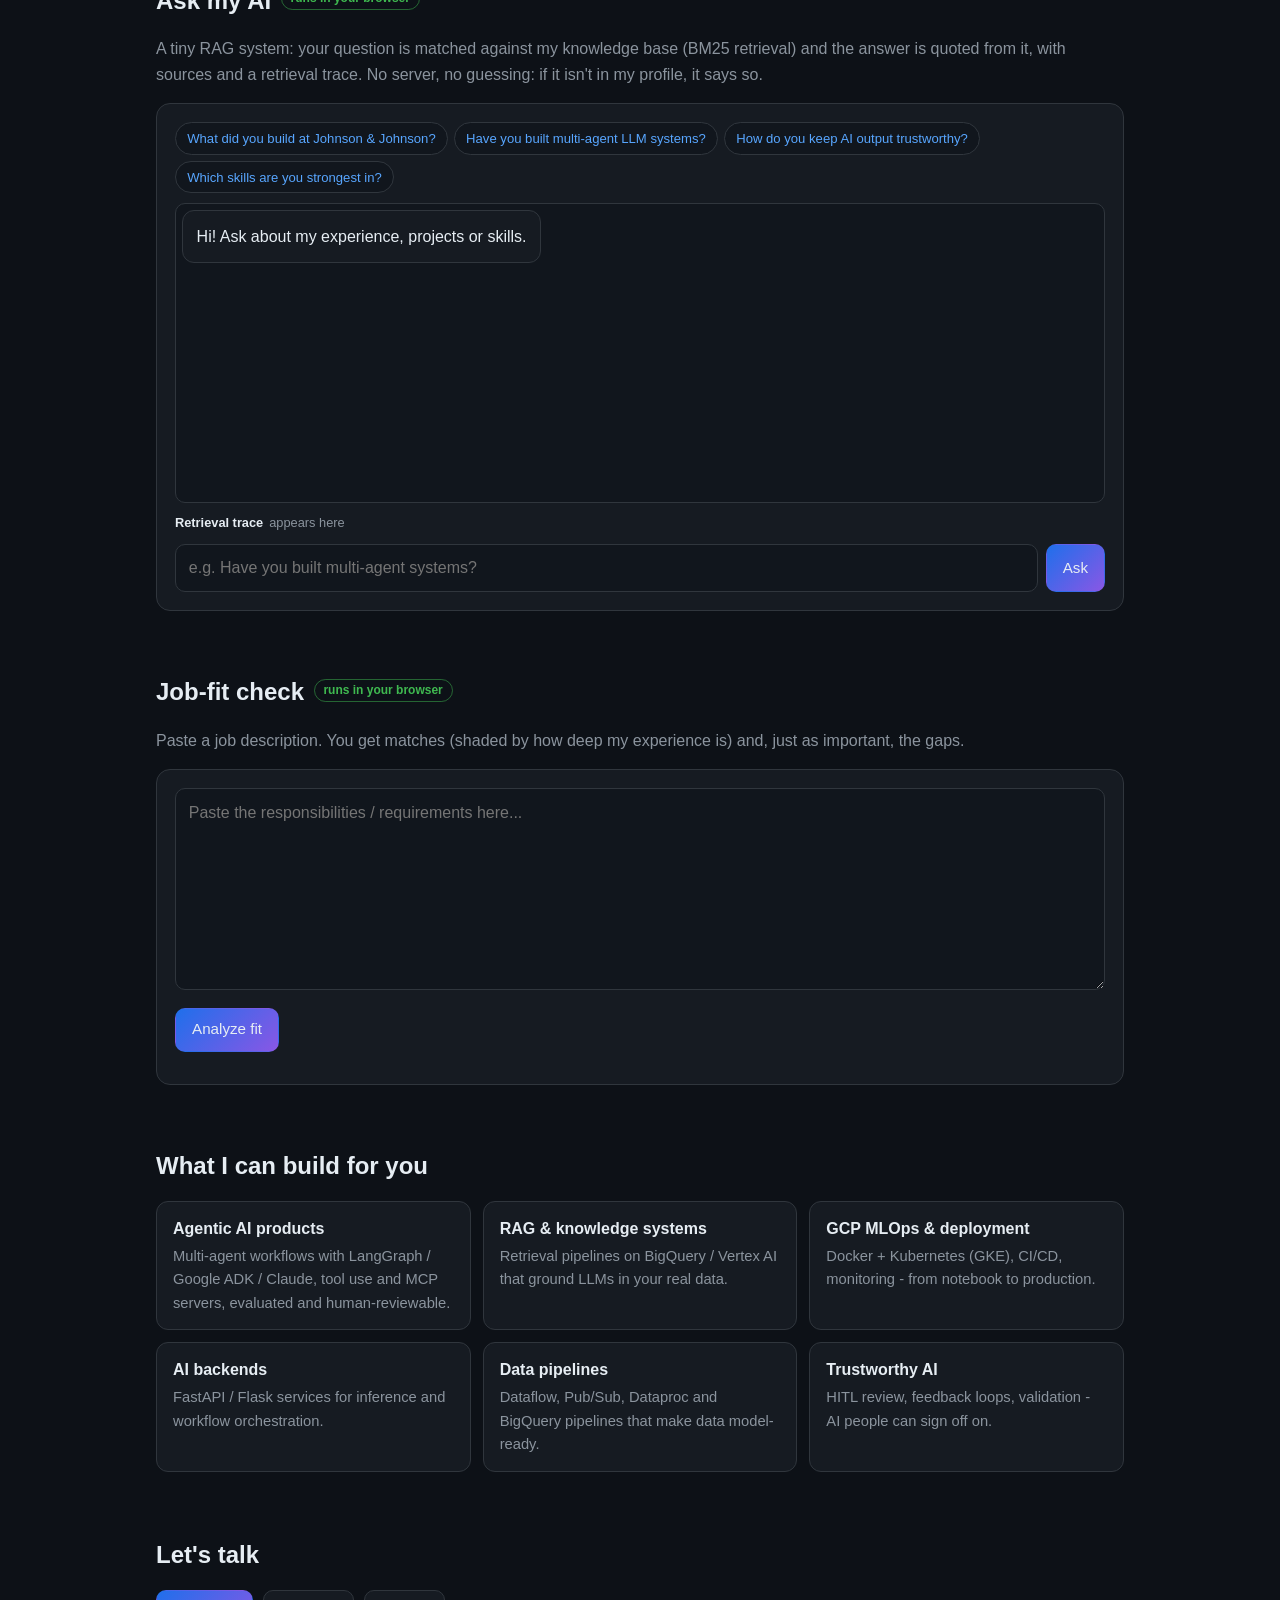
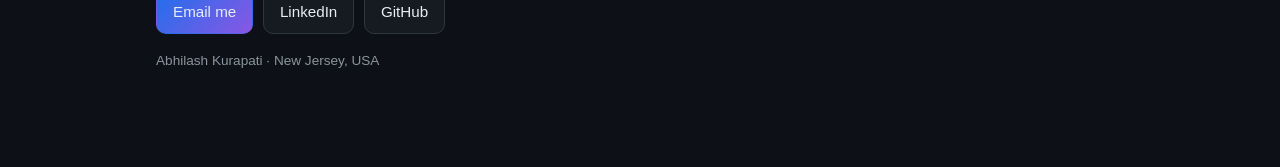
==== commit dade7ce3: "chore: refresh profile assets" ====
--- a/docs/index.html
+++ b/docs/index.html
@@ -33,7 +33,7 @@
       <noscript><img src="assets/contributions.svg" alt="Contribution graph" style="width:100%"></noscript>
     </div>
     <div class="tiles"><div class="tile" style="--c:#3fb950"><s class="was">was 2-3 weeks</s><div class="big">&lt;1 min</div><div class="lbl">report turnaround</div><div class="cap">J&amp;J - GCP agentic system</div></div><div class="tile" style="--c:#a371f7"><div class="big" data-count="20" data-suffix="+">20+</div><div class="lbl">sources synthesized</div><div class="cap">Agentic Market Researcher</div></div><div class="tile" style="--c:#58a6ff"><div class="big" data-count="3" data-suffix="+ hrs">3+ hrs</div><div class="lbl">of research -&gt; 1 click</div><div class="cap">Agentic Market Researcher</div></div><div class="tile" style="--c:#f0883e"><div class="big" data-count="10" data-suffix="+">10+</div><div class="lbl">tables, asked in English</div><div class="cap">AI SQL Data Retrieval Agent</div></div></div>
-    <div class="tiles"><div class="tile" style="--c:#39d353"><div class="big" data-count="349" data-suffix="">349</div><div class="lbl">contributions</div><div class="cap">last 12 months</div></div><div class="tile" style="--c:#58a6ff"><div class="big" data-count="85" data-suffix="">85</div><div class="lbl">active days</div><div class="cap">days with commits / PRs</div></div><div class="tile" style="--c:#a371f7"><div class="big" data-count="8" data-suffix=" days">8 days</div><div class="lbl">longest streak</div><div class="cap">consecutive days</div></div><div class="tile" style="--c:#f0883e"><div class="big" data-count="75" data-suffix="">75</div><div class="lbl">public repos</div><div class="cap">own, non-fork</div></div></div>
+    <div class="tiles"><div class="tile" style="--c:#39d353"><div class="big" data-count="350" data-suffix="">350</div><div class="lbl">contributions</div><div class="cap">last 12 months</div></div><div class="tile" style="--c:#58a6ff"><div class="big" data-count="86" data-suffix="">86</div><div class="lbl">active days</div><div class="cap">days with commits / PRs</div></div><div class="tile" style="--c:#a371f7"><div class="big" data-count="8" data-suffix=" days">8 days</div><div class="lbl">longest streak</div><div class="cap">consecutive days</div></div><div class="tile" style="--c:#f0883e"><div class="big" data-count="75" data-suffix="">75</div><div class="lbl">public repos</div><div class="cap">own, non-fork</div></div></div>
   </section>
 
   <section id="skills">
@@ -88,7 +88,7 @@
   </section>
 </main>
 <div id="tip" class="tip" hidden></div>
-<script type="application/json" id="data">{"repo":"akurapati1/akurapati1","email":"abhilash.kurapati1301@gmail.com","categories":[{"id":"ai","name":"Agentic & Generative AI","color":"#a371f7","skills":[{"name":"Agentic AI","level":"core","graph":true},{"name":"Multi-Agent Reasoning","short":"Multi-Agent","level":"core","graph":true},{"name":"LangGraph","level":"core","graph":true,"logo":""},{"name":"LangChain","level":"core","graph":true,"logo":"langchain"},{"name":"Google ADK","level":"core","graph":true,"logo":"google"},{"name":"RAG Pipelines","level":"core","graph":true},{"name":"MCP Servers","level":"core","graph":true},{"name":"Claude API","level":"core","graph":true,"logo":"anthropic"},{"name":"OpenAI API","level":"working"},{"name":"Prompt Engineering","level":"core"},{"name":"Prompt Caching","level":"core"},{"name":"Human-in-the-Loop","level":"core"},{"name":"RLHF-style Feedback Loops","level":"working"}]},{"id":"cloud","name":"Cloud, DevOps & MLOps","color":"#58a6ff","skills":[{"name":"Google Cloud","level":"core","graph":true,"logo":"googlecloud"},{"name":"Vertex AI","level":"core","graph":true,"logo":"googlecloud"},{"name":"GKE","level":"core","graph":true,"logo":"googlecloud"},{"name":"Kubernetes","level":"core","graph":true,"logo":"kubernetes"},{"name":"Docker","level":"core","graph":true,"logo":"docker"},{"name":"CI/CD","level":"core","graph":true},{"name":"GitHub Actions","level":"working","logo":"githubactions"},{"name":"Jenkins","level":"familiar","logo":"jenkins"},{"name":"Bash","level":"working","logo":"gnubash"}]},{"id":"data","name":"Data Platforms","color":"#f0883e","skills":[{"name":"BigQuery","level":"core","graph":true,"logo":"googlebigquery"},{"name":"Dataflow","level":"core","graph":true,"logo":"googlecloud"},{"name":"Pub/Sub","level":"core","graph":true,"logo":"googlecloud"},{"name":"Dataproc","level":"working","graph":true,"logo":"googlecloud"},{"name":"PostgreSQL","level":"core","graph":true,"logo":"postgresql"},{"name":"MongoDB","level":"familiar","logo":"mongodb"},{"name":"MySQL","level":"familiar","logo":"mysql"},{"name":"Firebase","level":"familiar","logo":"firebase"},{"name":"Redis","level":"familiar","logo":"redis"}]},{"id":"backend","name":"AI Application Backend","color":"#3fb950","skills":[{"name":"FastAPI","level":"core","graph":true,"logo":"fastapi"},{"name":"Flask","level":"core","graph":true,"logo":"flask"},{"name":"Async Python ETL","level":"core","graph":true},{"name":"React","level":"working","graph":true,"logo":"react"},{"name":"Node.js","level":"familiar","logo":"nodedotjs"},{"name":"Express","level":"familiar","logo":"express"},{"name":"Spring","level":"familiar","logo":"spring"},{"name":"Kafka","level":"familiar","logo":"apachekafka"}]},{"id":"ml","name":"Machine Learning","color":"#f778ba","skills":[{"name":"PyTorch","level":"working","graph":true,"logo":"pytorch"},{"name":"TensorFlow","level":"working","graph":true,"logo":"tensorflow"},{"name":"scikit-learn","level":"working","graph":true,"logo":"scikitlearn"},{"name":"pandas","level":"working","graph":true,"logo":"pandas"},{"name":"OpenCV","level":"familiar","graph":true,"logo":"opencv"}]},{"id":"lang","name":"Languages","color":"#2dd4bf","skills":[{"name":"Python","level":"core","graph":true,"logo":"python"},{"name":"SQL","level":"core","graph":true,"logo":"postgresql"},{"name":"TypeScript","level":"working","graph":true,"logo":"typescript"},{"name":"JavaScript","level":"working","graph":true,"logo":"javascript"},{"name":"Java","level":"familiar","logo":"openjdk"},{"name":"R","level":"familiar","logo":"r"}]}],"chunks":[{"title":"Summary","kind":"summary","lines":["AI Engineer based in New Jersey, USA (originally from India).","Builds production-grade agentic AI systems on Google Cloud: LLM-powered apps, RAG pipelines, and the data + MLOps infrastructure that keeps them reliable at scale.","Current role: Associate AI Engineer on enterprise AI for Johnson & Johnson, via Pozent."]},{"title":"Experience \u203a Associate AI Engineer - Johnson & Johnson (via Pozent)","kind":"experience","lines":["Architected a GCP-native agentic system for medical report generation.","Cut report turnaround from 2-3 weeks to under a minute.","Stack and practices: Google Cloud, Vertex AI, GKE, Docker, Kubernetes, CI/CD, BigQuery, Dataflow, Pub/Sub, Dataproc, FastAPI/Flask microservices, human-in-the-loop review, RLHF-inspired feedback loops, validation and monitoring."]},{"title":"Projects \u203a Agentic Market Researcher","kind":"project","lines":["Agentic AI research platform that synthesizes 20+ news, SEC/EDGAR and Reddit sources through async Python ETL.","Orchestrates Claude Haiku and Sonnet agents with prompt caching and weighted ranking.","Turns 3+ hours of manual research into one-click insights.","Tech: Claude API, multi-agent reasoning, prompt caching, FastAPI."]},{"title":"Projects \u203a AI SQL Data Retrieval Agent","kind":"project","lines":["LLM-powered SQL agent that converts natural-language prompts into context-aware queries across 10+ PostgreSQL tables.","3-stage LangChain workflow (generation, execution, formatting) with a React visualization interface.","Tech: LangChain, OpenAI, PostgreSQL, React."]},{"title":"Focus areas \u203a Agentic and generative AI","kind":"focus","lines":["Agentic and generative AI: LangChain, LangGraph, Google ADK, RAG, prompt engineering, MCP servers, multi-agent reasoning."]},{"title":"Focus areas \u203a GCP MLOps and deployment","kind":"focus","lines":["GCP MLOps and deployment: Vertex AI, GKE, Docker, Kubernetes, CI/CD, model-ready pipelines on BigQuery, Dataflow, Pub/Sub and Dataproc."]},{"title":"Focus areas \u203a AI application backend","kind":"focus","lines":["AI application backend: FastAPI and Flask microservices for inference and workflow orchestration."]},{"title":"Focus areas \u203a Trustworthy AI","kind":"focus","lines":["Trustworthy AI: human-in-the-loop review, RLHF-inspired feedback loops, validation and monitoring."]},{"title":"Contact","kind":"contact","lines":["Email: abhilash.kurapati1301@gmail.com","LinkedIn: https://www.linkedin.com/in/kurapati-abhilash/"]},{"title":"Skills \u203a Agentic & Generative AI","kind":"skills","lines":["core: Agentic AI, Multi-Agent Reasoning, LangGraph, LangChain, Google ADK, RAG Pipelines, MCP Servers, Claude API, Prompt Engineering, Prompt Caching, Human-in-the-Loop","working: OpenAI API, RLHF-style Feedback Loops"]},{"title":"Skills \u203a Cloud, DevOps & MLOps","kind":"skills","lines":["core: Google Cloud, Vertex AI, GKE, Kubernetes, Docker, CI/CD","working: GitHub Actions, Bash","familiar: Jenkins"]},{"title":"Skills \u203a Data Platforms","kind":"skills","lines":["core: BigQuery, Dataflow, Pub/Sub, PostgreSQL","working: Dataproc","familiar: MongoDB, MySQL, Firebase, Redis"]},{"title":"Skills \u203a AI Application Backend","kind":"skills","lines":["core: FastAPI, Flask, Async Python ETL","working: React","familiar: Node.js, Express, Spring, Kafka"]},{"title":"Skills \u203a Machine Learning","kind":"skills","lines":["working: PyTorch, TensorFlow, scikit-learn, pandas","familiar: OpenCV"]},{"title":"Skills \u203a Languages","kind":"skills","lines":["core: Python, SQL","working: TypeScript, JavaScript","familiar: Java, R"]},{"title":"What I can build \u203a Agentic AI products","kind":"offer","lines":["Multi-agent workflows with LangGraph / Google ADK / Claude, tool use and MCP servers, evaluated and human-reviewable."]},{"title":"What I can build \u203a RAG & knowledge systems","kind":"offer","lines":["Retrieval pipelines on BigQuery / Vertex AI that ground LLMs in your real data."]},{"title":"What I can build \u203a GCP MLOps & deployment","kind":"offer","lines":["Docker + Kubernetes (GKE), CI/CD, monitoring - from notebook to production."]},{"title":"What I can build \u203a AI backends","kind":"offer","lines":["FastAPI / Flask services for inference and workflow orchestration."]},{"title":"What I can build \u203a Data pipelines","kind":"offer","lines":["Dataflow, Pub/Sub, Dataproc and BigQuery pipelines that make data model-ready."]},{"title":"What I can build \u203a Trustworthy AI","kind":"offer","lines":["HITL review, feedback loops, validation - AI people can sign off on."]}],"stats":{"weeks":[[["2025-11-23",0,0,0],["2025-11-24",0,0,1],["2025-11-25",0,0,2],["2025-11-26",0,0,3],["2025-11-27",0,0,4],["2025-11-28",0,0,5],["2025-11-29",0,0,6]],[["2025-11-30",0,0,0],["2025-12-01",0,0,1],["2025-12-02",0,0,2],["2025-12-03",0,0,3],["2025-12-04",0,0,4],["2025-12-05",0,0,5],["2025-12-06",3,1,6]],[["2025-12-07",4,1,0],["2025-12-08",0,0,1],["2025-12-09",5,1,2],["2025-12-10",11,2,3],["2025-12-11",0,0,4],["2025-12-12",0,0,5],["2025-12-13",0,0,6]],[["2025-12-14",0,0,0],["2025-12-15",0,0,1],["2025-12-16",0,0,2],["2025-12-17",0,0,3],["2025-12-18",0,0,4],["2025-12-19",0,0,5],["2025-12-20",0,0,6]],[["2025-12-21",0,0,0],["2025-12-22",0,0,1],["2025-12-23",0,0,2],["2025-12-24",0,0,3],["2025-12-25",0,0,4],["2025-12-26",0,0,5],["2025-12-27",0,0,6]],[["2025-12-28",0,0,0],["2025-12-29",0,0,1],["2025-12-30",0,0,2],["2025-12-31",0,0,3],["2026-01-01",0,0,4],["2026-01-02",0,0,5],["2026-01-03",3,1,6]],[["2026-01-04",1,1,0],["2026-01-05",0,0,1],["2026-01-06",0,0,2],["2026-01-07",0,0,3],["2026-01-08",0,0,4],["2026-01-09",0,0,5],["2026-01-10",0,0,6]],[["2026-01-11",0,0,0],["2026-01-12",0,0,1],["2026-01-13",0,0,2],["2026-01-14",0,0,3],["2026-01-15",0,0,4],["2026-01-16",0,0,5],["2026-01-17",0,0,6]],[["2026-01-18",0,0,0],["2026-01-19",0,0,1],["2026-01-20",0,0,2],["2026-01-21",0,0,3],["2026-01-22",0,0,4],["2026-01-23",0,0,5],["2026-01-24",6,1,6]],[["2026-01-25",5,1,0],["2026-01-26",1,1,1],["2026-01-27",0,0,2],["2026-01-28",0,0,3],["2026-01-29",1,1,4],["2026-01-30",2,1,5],["2026-01-31",0,0,6]],[["2026-02-01",1,1,0],["2026-02-02",0,0,1],["2026-02-03",0,0,2],["2026-02-04",0,0,3],["2026-02-05",0,0,4],["2026-02-06",1,1,5],["2026-02-07",1,1,6]],[["2026-02-08",0,0,0],["2026-02-09",2,1,1],["2026-02-10",0,0,2],["2026-02-11",0,0,3],["2026-02-12",0,0,4],["2026-02-13",0,0,5],["2026-02-14",0,0,6]],[["2026-02-15",0,0,0],["2026-02-16",0,0,1],["2026-02-17",0,0,2],["2026-02-18",0,0,3],["2026-02-19",0,0,4],["2026-02-20",0,0,5],["2026-02-21",0,0,6]],[["2026-02-22",0,0,0],["2026-02-23",0,0,1],["2026-02-24",0,0,2],["2026-02-25",0,0,3],["2026-02-26",0,0,4],["2026-02-27",0,0,5],["2026-02-28",4,1,6]],[["2026-03-01",0,0,0],["2026-03-02",0,0,1],["2026-03-03",0,0,2],["2026-03-04",0,0,3],["2026-03-05",0,0,4],["2026-03-06",0,0,5],["2026-03-07",0,0,6]],[["2026-03-08",0,0,0],["2026-03-09",0,0,1],["2026-03-10",0,0,2],["2026-03-11",0,0,3],["2026-03-12",0,0,4],["2026-03-13",0,0,5],["2026-03-14",0,0,6]],[["2026-03-15",0,0,0],["2026-03-16",0,0,1],["2026-03-17",0,0,2],["2026-03-18",0,0,3],["2026-03-19",0,0,4],["2026-03-20",0,0,5],["2026-03-21",0,0,6]],[["2026-03-22",0,0,0],["2026-03-23",7,1,1],["2026-03-24",0,0,2],["2026-03-25",0,0,3],["2026-03-26",0,0,4],["2026-03-27",0,0,5],["2026-03-28",1,1,6]],[["2026-03-29",4,1,0],["2026-03-30",0,0,1],["2026-03-31",0,0,2],["2026-04-01",0,0,3],["2026-04-02",0,0,4],["2026-04-03",0,0,5],["2026-04-04",0,0,6]],[["2026-04-05",0,0,0],["2026-04-06",0,0,1],["2026-04-07",0,0,2],["2026-04-08",0,0,3],["2026-04-09",0,0,4],["2026-04-10",0,0,5],["2026-04-11",0,0,6]],[["2026-04-12",0,0,0],["2026-04-13",0,0,1],["2026-04-14",0,0,2],["2026-04-15",0,0,3],["2026-04-16",0,0,4],["2026-04-17",0,0,5],["2026-04-18",0,0,6]],[["2026-04-19",0,0,0],["2026-04-20",0,0,1],["2026-04-21",0,0,2],["2026-04-22",0,0,3],["2026-04-23",0,0,4],["2026-04-24",0,0,5],["2026-04-25",0,0,6]],[["2026-04-26",0,0,0],["2026-04-27",0,0,1],["2026-04-28",0,0,2],["2026-04-29",0,0,3],["2026-04-30",0,0,4],["2026-05-01",0,0,5],["2026-05-02",0,0,6]],[["2026-05-03",0,0,0],["2026-05-04",0,0,1],["2026-05-05",0,0,2],["2026-05-06",0,0,3],["2026-05-07",0,0,4],["2026-05-08",0,0,5],["2026-05-09",0,0,6]],[["2026-05-10",6,1,0],["2026-05-11",1,1,1],["2026-05-12",0,0,2],["2026-05-13",0,0,3],["2026-05-14",0,0,4],["2026-05-15",0,0,5],["2026-05-16",0,0,6]],[["2026-05-17",0,0,0],["2026-05-18",7,1,1],["2026-05-19",5,1,2],["2026-05-20",7,1,3],["2026-05-21",0,0,4],["2026-05-22",0,0,5],["2026-05-23",0,0,6]],[["2026-05-24",3,1,0],["2026-05-25",0,0,1],["2026-05-26",5,1,2],["2026-05-27",3,1,3],["2026-05-28",1,1,4],["2026-05-29",0,0,5],["2026-05-30",0,0,6]],[["2026-05-31",0,0,0],["2026-06-01",0,0,1],["2026-06-02",0,0,2],["2026-06-03",0,0,3],["2026-06-04",0,0,4],["2026-06-05",0,0,5],["2026-06-06",0,0,6]],[["2026-06-07",0,0,0],["2026-06-08",0,0,1],["2026-06-09",0,0,2],["2026-06-10",0,0,3],["2026-06-11",0,0,4],["2026-06-12",2,1,5],["2026-06-13",1,1,6]],[["2026-06-14",3,1,0],["2026-06-15",5,1,1],["2026-06-16",1,1,2],["2026-06-17",4,1,3],["2026-06-18",4,1,4],["2026-06-19",1,1,5],["2026-06-20",0,0,6]],[["2026-06-21",3,1,0],["2026-06-22",1,1,1],["2026-06-23",3,1,2],["2026-06-24",1,1,3],["2026-06-25",0,0,4],["2026-06-26",0,0,5],["2026-06-27",0,0,6]],[["2026-06-28",16,3,0],["2026-06-29",0,0,1],["2026-06-30",0,0,2],["2026-07-01",0,0,3],["2026-07-02",0,0,4],["2026-07-03",0,0,5],["2026-07-04",0,0,6]],[["2026-07-05",0,0,0],["2026-07-06",0,0,1],["2026-07-07",0,0,2],["2026-07-08",0,0,3],["2026-07-09",0,0,4],["2026-07-10",0,0,5],["2026-07-11",0,0,6]],[["2026-07-12",0,0,0],["2026-07-13",0,0,1],["2026-07-14",0,0,2],["2026-07-15",1,1,3],["2026-07-16",0,0,4],["2026-07-17",0,0,5],["2026-07-18",0,0,6]],[["2026-07-19",0,0,0],["2026-07-20",0,0,1],["2026-07-21",0,0,2],["2026-07-22",0,0,3],["2026-07-23",0,0,4],["2026-07-24",0,0,5],["2026-07-25",0,0,6]],[["2026-07-26",5,1,0],["2026-07-27",1,1,1],["2026-07-28",0,0,2],["2026-07-29",3,1,3],["2026-07-30",0,0,4],["2026-07-31",0,0,5],["2026-08-01",0,0,6]],[["2026-08-02",2,1,0],["2026-08-03",0,0,1],["2026-08-04",0,0,2],["2026-08-05",0,0,3],["2026-08-06",0,0,4],["2026-08-07",0,0,5],["2026-08-08",0,0,6]],[["2026-08-09",0,0,0],["2026-08-10",0,0,1],["2026-08-11",0,0,2],["2026-08-12",0,0,3],["2026-08-13",0,0,4],["2026-08-14",0,0,5],["2026-08-15",0,0,6]],[["2026-08-16",0,0,0],["2026-08-17",0,0,1],["2026-08-18",0,0,2],["2026-08-19",0,0,3],["2026-08-20",0,0,4],["2026-08-21",0,0,5],["2026-08-22",0,0,6]],[["2026-08-23",0,0,0],["2026-08-24",0,0,1],["2026-08-25",3,1,2],["2026-08-26",1,1,3],["2026-08-27",0,0,4],["2026-08-28",0,0,5],["2026-08-29",0,0,6]],[["2026-08-30",0,0,0],["2026-08-31",1,1,1],["2026-09-01",1,1,2],["2026-09-02",0,0,3],["2026-09-03",0,0,4],["2026-09-04",0,0,5],["2026-09-05",0,0,6]],[["2026-09-06",0,0,0],["2026-09-07",0,0,1],["2026-09-08",0,0,2],["2026-09-09",0,0,3],["2026-09-10",0,0,4],["2026-09-11",0,0,5],["2026-09-12",0,0,6]],[["2026-09-13",0,0,0],["2026-09-14",1,1,1],["2026-09-15",3,1,2],["2026-09-16",2,1,3],["2026-09-17",0,0,4],["2026-09-18",0,0,5],["2026-09-19",5,1,6]],[["2026-09-20",0,0,0],["2026-09-21",1,1,1],["2026-09-22",2,1,2],["2026-09-23",1,1,3],["2026-09-24",1,1,4],["2026-09-25",4,1,5],["2026-09-26",2,1,6]],[["2026-09-27",0,0,0],["2026-09-28",0,0,1],["2026-09-29",0,0,2],["2026-09-30",0,0,3],["2026-10-01",2,1,4],["2026-10-02",0,0,5],["2026-10-03",0,0,6]],[["2026-10-04",0,0,0],["2026-10-05",0,0,1],["2026-10-06",0,0,2],["2026-10-07",0,0,3],["2026-10-08",0,0,4],["2026-10-09",0,0,5],["2026-10-10",0,0,6]],[["2026-10-11",0,0,0],["2026-10-12",4,1,1],["2026-10-13",4,1,2],["2026-10-14",0,0,3],["2026-10-15",0,0,4],["2026-10-16",0,0,5],["2026-10-17",0,0,6]],[["2026-10-18",0,0,0],["2026-10-19",1,1,1],["2026-10-20",1,1,2],["2026-10-21",0,0,3],["2026-10-22",0,0,4],["2026-10-23",0,0,5],["2026-10-24",0,0,6]],[["2026-10-25",0,0,0],["2026-10-26",1,1,1],["2026-10-27",2,1,2],["2026-10-28",10,2,3],["2026-10-29",20,3,4],["2026-10-30",0,0,5],["2026-10-31",0,0,6]],[["2026-11-01",0,0,0],["2026-11-02",2,1,1],["2026-11-03",4,1,2],["2026-11-04",52,4,3],["2026-11-05",30,4,4],["2026-11-06",1,1,5],["2026-11-07",0,0,6]],[["2026-11-08",0,0,0],["2026-11-09",2,1,1],["2026-11-10",3,1,2],["2026-11-11",5,1,3],["2026-11-12",1,1,4],["2026-11-13",1,1,5],["2026-11-14",0,0,6]],[["2026-11-15",1,1,0],["2026-11-16",1,1,1],["2026-11-17",2,1,2],["2026-11-18",4,1,3],["2026-11-19",4,1,4],["2026-11-20",0,0,5],["2026-11-21",0,0,6]],[["2026-11-22",5,1,0],["2026-11-23",0,0,1]]],"summary":{"total":349,"active":85,"best":52,"longest":8,"current":1},"repos":75}}</script>
+<script type="application/json" id="data">{"repo":"akurapati1/akurapati1","email":"abhilash.kurapati1301@gmail.com","categories":[{"id":"ai","name":"Agentic & Generative AI","color":"#a371f7","skills":[{"name":"Agentic AI","level":"core","graph":true},{"name":"Multi-Agent Reasoning","short":"Multi-Agent","level":"core","graph":true},{"name":"LangGraph","level":"core","graph":true,"logo":""},{"name":"LangChain","level":"core","graph":true,"logo":"langchain"},{"name":"Google ADK","level":"core","graph":true,"logo":"google"},{"name":"RAG Pipelines","level":"core","graph":true},{"name":"MCP Servers","level":"core","graph":true},{"name":"Claude API","level":"core","graph":true,"logo":"anthropic"},{"name":"OpenAI API","level":"working"},{"name":"Prompt Engineering","level":"core"},{"name":"Prompt Caching","level":"core"},{"name":"Human-in-the-Loop","level":"core"},{"name":"RLHF-style Feedback Loops","level":"working"}]},{"id":"cloud","name":"Cloud, DevOps & MLOps","color":"#58a6ff","skills":[{"name":"Google Cloud","level":"core","graph":true,"logo":"googlecloud"},{"name":"Vertex AI","level":"core","graph":true,"logo":"googlecloud"},{"name":"GKE","level":"core","graph":true,"logo":"googlecloud"},{"name":"Kubernetes","level":"core","graph":true,"logo":"kubernetes"},{"name":"Docker","level":"core","graph":true,"logo":"docker"},{"name":"CI/CD","level":"core","graph":true},{"name":"GitHub Actions","level":"working","logo":"githubactions"},{"name":"Jenkins","level":"familiar","logo":"jenkins"},{"name":"Bash","level":"working","logo":"gnubash"}]},{"id":"data","name":"Data Platforms","color":"#f0883e","skills":[{"name":"BigQuery","level":"core","graph":true,"logo":"googlebigquery"},{"name":"Dataflow","level":"core","graph":true,"logo":"googlecloud"},{"name":"Pub/Sub","level":"core","graph":true,"logo":"googlecloud"},{"name":"Dataproc","level":"working","graph":true,"logo":"googlecloud"},{"name":"PostgreSQL","level":"core","graph":true,"logo":"postgresql"},{"name":"MongoDB","level":"familiar","logo":"mongodb"},{"name":"MySQL","level":"familiar","logo":"mysql"},{"name":"Firebase","level":"familiar","logo":"firebase"},{"name":"Redis","level":"familiar","logo":"redis"}]},{"id":"backend","name":"AI Application Backend","color":"#3fb950","skills":[{"name":"FastAPI","level":"core","graph":true,"logo":"fastapi"},{"name":"Flask","level":"core","graph":true,"logo":"flask"},{"name":"Async Python ETL","level":"core","graph":true},{"name":"React","level":"working","graph":true,"logo":"react"},{"name":"Node.js","level":"familiar","logo":"nodedotjs"},{"name":"Express","level":"familiar","logo":"express"},{"name":"Spring","level":"familiar","logo":"spring"},{"name":"Kafka","level":"familiar","logo":"apachekafka"}]},{"id":"ml","name":"Machine Learning","color":"#f778ba","skills":[{"name":"PyTorch","level":"working","graph":true,"logo":"pytorch"},{"name":"TensorFlow","level":"working","graph":true,"logo":"tensorflow"},{"name":"scikit-learn","level":"working","graph":true,"logo":"scikitlearn"},{"name":"pandas","level":"working","graph":true,"logo":"pandas"},{"name":"OpenCV","level":"familiar","graph":true,"logo":"opencv"}]},{"id":"lang","name":"Languages","color":"#2dd4bf","skills":[{"name":"Python","level":"core","graph":true,"logo":"python"},{"name":"SQL","level":"core","graph":true,"logo":"postgresql"},{"name":"TypeScript","level":"working","graph":true,"logo":"typescript"},{"name":"JavaScript","level":"working","graph":true,"logo":"javascript"},{"name":"Java","level":"familiar","logo":"openjdk"},{"name":"R","level":"familiar","logo":"r"}]}],"chunks":[{"title":"Summary","kind":"summary","lines":["AI Engineer based in New Jersey, USA (originally from India).","Builds production-grade agentic AI systems on Google Cloud: LLM-powered apps, RAG pipelines, and the data + MLOps infrastructure that keeps them reliable at scale.","Current role: Associate AI Engineer on enterprise AI for Johnson & Johnson, via Pozent."]},{"title":"Experience \u203a Associate AI Engineer - Johnson & Johnson (via Pozent)","kind":"experience","lines":["Architected a GCP-native agentic system for medical report generation.","Cut report turnaround from 2-3 weeks to under a minute.","Stack and practices: Google Cloud, Vertex AI, GKE, Docker, Kubernetes, CI/CD, BigQuery, Dataflow, Pub/Sub, Dataproc, FastAPI/Flask microservices, human-in-the-loop review, RLHF-inspired feedback loops, validation and monitoring."]},{"title":"Projects \u203a Agentic Market Researcher","kind":"project","lines":["Agentic AI research platform that synthesizes 20+ news, SEC/EDGAR and Reddit sources through async Python ETL.","Orchestrates Claude Haiku and Sonnet agents with prompt caching and weighted ranking.","Turns 3+ hours of manual research into one-click insights.","Tech: Claude API, multi-agent reasoning, prompt caching, FastAPI."]},{"title":"Projects \u203a AI SQL Data Retrieval Agent","kind":"project","lines":["LLM-powered SQL agent that converts natural-language prompts into context-aware queries across 10+ PostgreSQL tables.","3-stage LangChain workflow (generation, execution, formatting) with a React visualization interface.","Tech: LangChain, OpenAI, PostgreSQL, React."]},{"title":"Focus areas \u203a Agentic and generative AI","kind":"focus","lines":["Agentic and generative AI: LangChain, LangGraph, Google ADK, RAG, prompt engineering, MCP servers, multi-agent reasoning."]},{"title":"Focus areas \u203a GCP MLOps and deployment","kind":"focus","lines":["GCP MLOps and deployment: Vertex AI, GKE, Docker, Kubernetes, CI/CD, model-ready pipelines on BigQuery, Dataflow, Pub/Sub and Dataproc."]},{"title":"Focus areas \u203a AI application backend","kind":"focus","lines":["AI application backend: FastAPI and Flask microservices for inference and workflow orchestration."]},{"title":"Focus areas \u203a Trustworthy AI","kind":"focus","lines":["Trustworthy AI: human-in-the-loop review, RLHF-inspired feedback loops, validation and monitoring."]},{"title":"Contact","kind":"contact","lines":["Email: abhilash.kurapati1301@gmail.com","LinkedIn: https://www.linkedin.com/in/kurapati-abhilash/"]},{"title":"Skills \u203a Agentic & Generative AI","kind":"skills","lines":["core: Agentic AI, Multi-Agent Reasoning, LangGraph, LangChain, Google ADK, RAG Pipelines, MCP Servers, Claude API, Prompt Engineering, Prompt Caching, Human-in-the-Loop","working: OpenAI API, RLHF-style Feedback Loops"]},{"title":"Skills \u203a Cloud, DevOps & MLOps","kind":"skills","lines":["core: Google Cloud, Vertex AI, GKE, Kubernetes, Docker, CI/CD","working: GitHub Actions, Bash","familiar: Jenkins"]},{"title":"Skills \u203a Data Platforms","kind":"skills","lines":["core: BigQuery, Dataflow, Pub/Sub, PostgreSQL","working: Dataproc","familiar: MongoDB, MySQL, Firebase, Redis"]},{"title":"Skills \u203a AI Application Backend","kind":"skills","lines":["core: FastAPI, Flask, Async Python ETL","working: React","familiar: Node.js, Express, Spring, Kafka"]},{"title":"Skills \u203a Machine Learning","kind":"skills","lines":["working: PyTorch, TensorFlow, scikit-learn, pandas","familiar: OpenCV"]},{"title":"Skills \u203a Languages","kind":"skills","lines":["core: Python, SQL","working: TypeScript, JavaScript","familiar: Java, R"]},{"title":"What I can build \u203a Agentic AI products","kind":"offer","lines":["Multi-agent workflows with LangGraph / Google ADK / Claude, tool use and MCP servers, evaluated and human-reviewable."]},{"title":"What I can build \u203a RAG & knowledge systems","kind":"offer","lines":["Retrieval pipelines on BigQuery / Vertex AI that ground LLMs in your real data."]},{"title":"What I can build \u203a GCP MLOps & deployment","kind":"offer","lines":["Docker + Kubernetes (GKE), CI/CD, monitoring - from notebook to production."]},{"title":"What I can build \u203a AI backends","kind":"offer","lines":["FastAPI / Flask services for inference and workflow orchestration."]},{"title":"What I can build \u203a Data pipelines","kind":"offer","lines":["Dataflow, Pub/Sub, Dataproc and BigQuery pipelines that make data model-ready."]},{"title":"What I can build \u203a Trustworthy AI","kind":"offer","lines":["HITL review, feedback loops, validation - AI people can sign off on."]}],"stats":{"weeks":[[["2025-11-23",0,0,0],["2025-11-24",0,0,1],["2025-11-25",0,0,2],["2025-11-26",0,0,3],["2025-11-27",0,0,4],["2025-11-28",0,0,5],["2025-11-29",0,0,6]],[["2025-11-30",0,0,0],["2025-12-01",0,0,1],["2025-12-02",0,0,2],["2025-12-03",0,0,3],["2025-12-04",0,0,4],["2025-12-05",0,0,5],["2025-12-06",3,1,6]],[["2025-12-07",4,1,0],["2025-12-08",0,0,1],["2025-12-09",5,1,2],["2025-12-10",11,2,3],["2025-12-11",0,0,4],["2025-12-12",0,0,5],["2025-12-13",0,0,6]],[["2025-12-14",0,0,0],["2025-12-15",0,0,1],["2025-12-16",0,0,2],["2025-12-17",0,0,3],["2025-12-18",0,0,4],["2025-12-19",0,0,5],["2025-12-20",0,0,6]],[["2025-12-21",0,0,0],["2025-12-22",0,0,1],["2025-12-23",0,0,2],["2025-12-24",0,0,3],["2025-12-25",0,0,4],["2025-12-26",0,0,5],["2025-12-27",0,0,6]],[["2025-12-28",0,0,0],["2025-12-29",0,0,1],["2025-12-30",0,0,2],["2025-12-31",0,0,3],["2026-01-01",0,0,4],["2026-01-02",0,0,5],["2026-01-03",3,1,6]],[["2026-01-04",1,1,0],["2026-01-05",0,0,1],["2026-01-06",0,0,2],["2026-01-07",0,0,3],["2026-01-08",0,0,4],["2026-01-09",0,0,5],["2026-01-10",0,0,6]],[["2026-01-11",0,0,0],["2026-01-12",0,0,1],["2026-01-13",0,0,2],["2026-01-14",0,0,3],["2026-01-15",0,0,4],["2026-01-16",0,0,5],["2026-01-17",0,0,6]],[["2026-01-18",0,0,0],["2026-01-19",0,0,1],["2026-01-20",0,0,2],["2026-01-21",0,0,3],["2026-01-22",0,0,4],["2026-01-23",0,0,5],["2026-01-24",6,1,6]],[["2026-01-25",5,1,0],["2026-01-26",1,1,1],["2026-01-27",0,0,2],["2026-01-28",0,0,3],["2026-01-29",1,1,4],["2026-01-30",2,1,5],["2026-01-31",0,0,6]],[["2026-02-01",1,1,0],["2026-02-02",0,0,1],["2026-02-03",0,0,2],["2026-02-04",0,0,3],["2026-02-05",0,0,4],["2026-02-06",1,1,5],["2026-02-07",1,1,6]],[["2026-02-08",0,0,0],["2026-02-09",2,1,1],["2026-02-10",0,0,2],["2026-02-11",0,0,3],["2026-02-12",0,0,4],["2026-02-13",0,0,5],["2026-02-14",0,0,6]],[["2026-02-15",0,0,0],["2026-02-16",0,0,1],["2026-02-17",0,0,2],["2026-02-18",0,0,3],["2026-02-19",0,0,4],["2026-02-20",0,0,5],["2026-02-21",0,0,6]],[["2026-02-22",0,0,0],["2026-02-23",0,0,1],["2026-02-24",0,0,2],["2026-02-25",0,0,3],["2026-02-26",0,0,4],["2026-02-27",0,0,5],["2026-02-28",4,1,6]],[["2026-03-01",0,0,0],["2026-03-02",0,0,1],["2026-03-03",0,0,2],["2026-03-04",0,0,3],["2026-03-05",0,0,4],["2026-03-06",0,0,5],["2026-03-07",0,0,6]],[["2026-03-08",0,0,0],["2026-03-09",0,0,1],["2026-03-10",0,0,2],["2026-03-11",0,0,3],["2026-03-12",0,0,4],["2026-03-13",0,0,5],["2026-03-14",0,0,6]],[["2026-03-15",0,0,0],["2026-03-16",0,0,1],["2026-03-17",0,0,2],["2026-03-18",0,0,3],["2026-03-19",0,0,4],["2026-03-20",0,0,5],["2026-03-21",0,0,6]],[["2026-03-22",0,0,0],["2026-03-23",7,1,1],["2026-03-24",0,0,2],["2026-03-25",0,0,3],["2026-03-26",0,0,4],["2026-03-27",0,0,5],["2026-03-28",1,1,6]],[["2026-03-29",4,1,0],["2026-03-30",0,0,1],["2026-03-31",0,0,2],["2026-04-01",0,0,3],["2026-04-02",0,0,4],["2026-04-03",0,0,5],["2026-04-04",0,0,6]],[["2026-04-05",0,0,0],["2026-04-06",0,0,1],["2026-04-07",0,0,2],["2026-04-08",0,0,3],["2026-04-09",0,0,4],["2026-04-10",0,0,5],["2026-04-11",0,0,6]],[["2026-04-12",0,0,0],["2026-04-13",0,0,1],["2026-04-14",0,0,2],["2026-04-15",0,0,3],["2026-04-16",0,0,4],["2026-04-17",0,0,5],["2026-04-18",0,0,6]],[["2026-04-19",0,0,0],["2026-04-20",0,0,1],["2026-04-21",0,0,2],["2026-04-22",0,0,3],["2026-04-23",0,0,4],["2026-04-24",0,0,5],["2026-04-25",0,0,6]],[["2026-04-26",0,0,0],["2026-04-27",0,0,1],["2026-04-28",0,0,2],["2026-04-29",0,0,3],["2026-04-30",0,0,4],["2026-05-01",0,0,5],["2026-05-02",0,0,6]],[["2026-05-03",0,0,0],["2026-05-04",0,0,1],["2026-05-05",0,0,2],["2026-05-06",0,0,3],["2026-05-07",0,0,4],["2026-05-08",0,0,5],["2026-05-09",0,0,6]],[["2026-05-10",6,1,0],["2026-05-11",1,1,1],["2026-05-12",0,0,2],["2026-05-13",0,0,3],["2026-05-14",0,0,4],["2026-05-15",0,0,5],["2026-05-16",0,0,6]],[["2026-05-17",0,0,0],["2026-05-18",7,1,1],["2026-05-19",5,1,2],["2026-05-20",7,1,3],["2026-05-21",0,0,4],["2026-05-22",0,0,5],["2026-05-23",0,0,6]],[["2026-05-24",3,1,0],["2026-05-25",0,0,1],["2026-05-26",5,1,2],["2026-05-27",3,1,3],["2026-05-28",1,1,4],["2026-05-29",0,0,5],["2026-05-30",0,0,6]],[["2026-05-31",0,0,0],["2026-06-01",0,0,1],["2026-06-02",0,0,2],["2026-06-03",0,0,3],["2026-06-04",0,0,4],["2026-06-05",0,0,5],["2026-06-06",0,0,6]],[["2026-06-07",0,0,0],["2026-06-08",0,0,1],["2026-06-09",0,0,2],["2026-06-10",0,0,3],["2026-06-11",0,0,4],["2026-06-12",2,1,5],["2026-06-13",1,1,6]],[["2026-06-14",3,1,0],["2026-06-15",5,1,1],["2026-06-16",1,1,2],["2026-06-17",4,1,3],["2026-06-18",4,1,4],["2026-06-19",1,1,5],["2026-06-20",0,0,6]],[["2026-06-21",3,1,0],["2026-06-22",1,1,1],["2026-06-23",3,1,2],["2026-06-24",1,1,3],["2026-06-25",0,0,4],["2026-06-26",0,0,5],["2026-06-27",0,0,6]],[["2026-06-28",16,3,0],["2026-06-29",0,0,1],["2026-06-30",0,0,2],["2026-07-01",0,0,3],["2026-07-02",0,0,4],["2026-07-03",0,0,5],["2026-07-04",0,0,6]],[["2026-07-05",0,0,0],["2026-07-06",0,0,1],["2026-07-07",0,0,2],["2026-07-08",0,0,3],["2026-07-09",0,0,4],["2026-07-10",0,0,5],["2026-07-11",0,0,6]],[["2026-07-12",0,0,0],["2026-07-13",0,0,1],["2026-07-14",0,0,2],["2026-07-15",1,1,3],["2026-07-16",0,0,4],["2026-07-17",0,0,5],["2026-07-18",0,0,6]],[["2026-07-19",0,0,0],["2026-07-20",0,0,1],["2026-07-21",0,0,2],["2026-07-22",0,0,3],["2026-07-23",0,0,4],["2026-07-24",0,0,5],["2026-07-25",0,0,6]],[["2026-07-26",5,1,0],["2026-07-27",1,1,1],["2026-07-28",0,0,2],["2026-07-29",3,1,3],["2026-07-30",0,0,4],["2026-07-31",0,0,5],["2026-08-01",0,0,6]],[["2026-08-02",2,1,0],["2026-08-03",0,0,1],["2026-08-04",0,0,2],["2026-08-05",0,0,3],["2026-08-06",0,0,4],["2026-08-07",0,0,5],["2026-08-08",0,0,6]],[["2026-08-09",0,0,0],["2026-08-10",0,0,1],["2026-08-11",0,0,2],["2026-08-12",0,0,3],["2026-08-13",0,0,4],["2026-08-14",0,0,5],["2026-08-15",0,0,6]],[["2026-08-16",0,0,0],["2026-08-17",0,0,1],["2026-08-18",0,0,2],["2026-08-19",0,0,3],["2026-08-20",0,0,4],["2026-08-21",0,0,5],["2026-08-22",0,0,6]],[["2026-08-23",0,0,0],["2026-08-24",0,0,1],["2026-08-25",3,1,2],["2026-08-26",1,1,3],["2026-08-27",0,0,4],["2026-08-28",0,0,5],["2026-08-29",0,0,6]],[["2026-08-30",0,0,0],["2026-08-31",1,1,1],["2026-09-01",1,1,2],["2026-09-02",0,0,3],["2026-09-03",0,0,4],["2026-09-04",0,0,5],["2026-09-05",0,0,6]],[["2026-09-06",0,0,0],["2026-09-07",0,0,1],["2026-09-08",0,0,2],["2026-09-09",0,0,3],["2026-09-10",0,0,4],["2026-09-11",0,0,5],["2026-09-12",0,0,6]],[["2026-09-13",0,0,0],["2026-09-14",1,1,1],["2026-09-15",3,1,2],["2026-09-16",2,1,3],["2026-09-17",0,0,4],["2026-09-18",0,0,5],["2026-09-19",5,1,6]],[["2026-09-20",0,0,0],["2026-09-21",1,1,1],["2026-09-22",2,1,2],["2026-09-23",1,1,3],["2026-09-24",1,1,4],["2026-09-25",4,1,5],["2026-09-26",2,1,6]],[["2026-09-27",0,0,0],["2026-09-28",0,0,1],["2026-09-29",0,0,2],["2026-09-30",0,0,3],["2026-10-01",2,1,4],["2026-10-02",0,0,5],["2026-10-03",0,0,6]],[["2026-10-04",0,0,0],["2026-10-05",0,0,1],["2026-10-06",0,0,2],["2026-10-07",0,0,3],["2026-10-08",0,0,4],["2026-10-09",0,0,5],["2026-10-10",0,0,6]],[["2026-10-11",0,0,0],["2026-10-12",4,1,1],["2026-10-13",4,1,2],["2026-10-14",0,0,3],["2026-10-15",0,0,4],["2026-10-16",0,0,5],["2026-10-17",0,0,6]],[["2026-10-18",0,0,0],["2026-10-19",1,1,1],["2026-10-20",1,1,2],["2026-10-21",0,0,3],["2026-10-22",0,0,4],["2026-10-23",0,0,5],["2026-10-24",0,0,6]],[["2026-10-25",0,0,0],["2026-10-26",1,1,1],["2026-10-27",2,1,2],["2026-10-28",10,2,3],["2026-10-29",20,3,4],["2026-10-30",0,0,5],["2026-10-31",0,0,6]],[["2026-11-01",0,0,0],["2026-11-02",2,1,1],["2026-11-03",4,1,2],["2026-11-04",52,4,3],["2026-11-05",30,4,4],["2026-11-06",1,1,5],["2026-11-07",0,0,6]],[["2026-11-08",0,0,0],["2026-11-09",2,1,1],["2026-11-10",3,1,2],["2026-11-11",5,1,3],["2026-11-12",1,1,4],["2026-11-13",1,1,5],["2026-11-14",0,0,6]],[["2026-11-15",1,1,0],["2026-11-16",1,1,1],["2026-11-17",2,1,2],["2026-11-18",4,1,3],["2026-11-19",4,1,4],["2026-11-20",0,0,5],["2026-11-21",0,0,6]],[["2026-11-22",5,1,0],["2026-11-23",1,1,1],["2026-11-24",0,0,2]]],"summary":{"total":350,"active":86,"best":52,"longest":8,"current":2},"repos":75}}</script>
 <script src="app.js" defer></script>
 </body>
 </html>
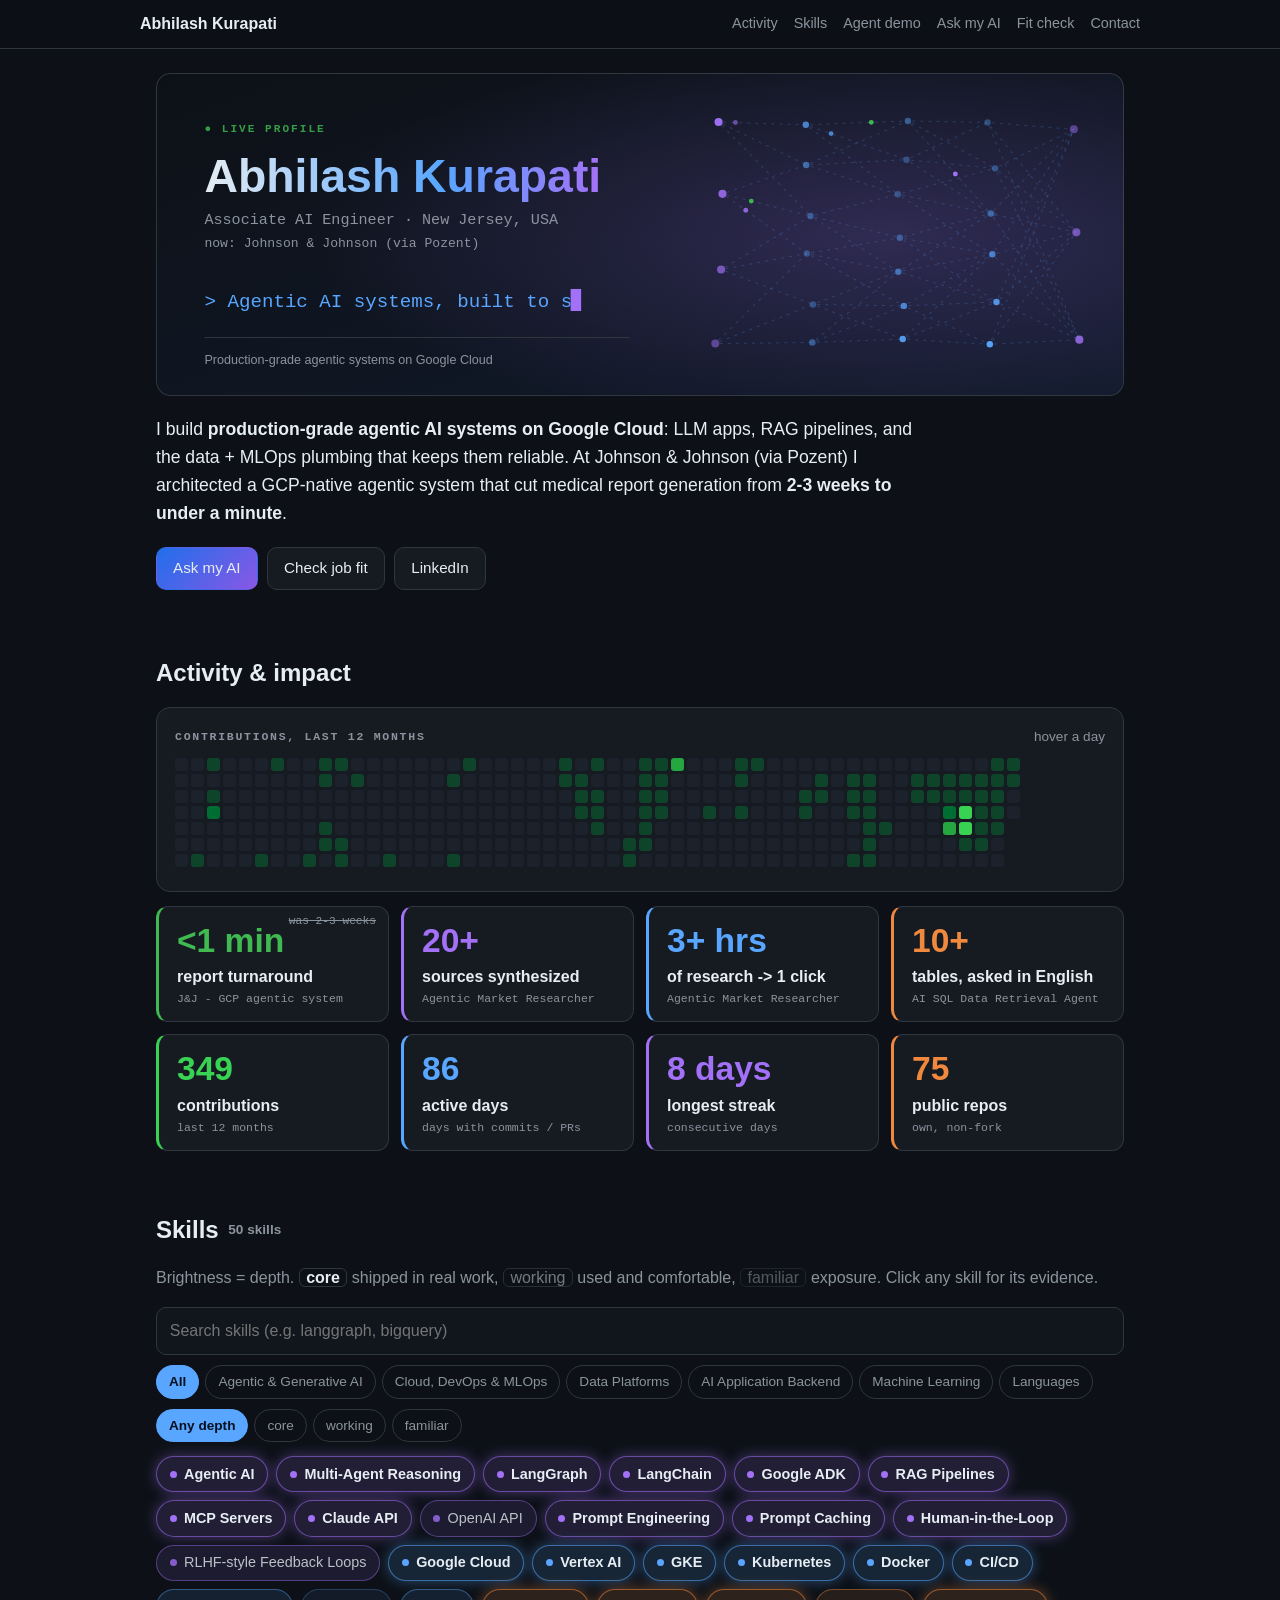
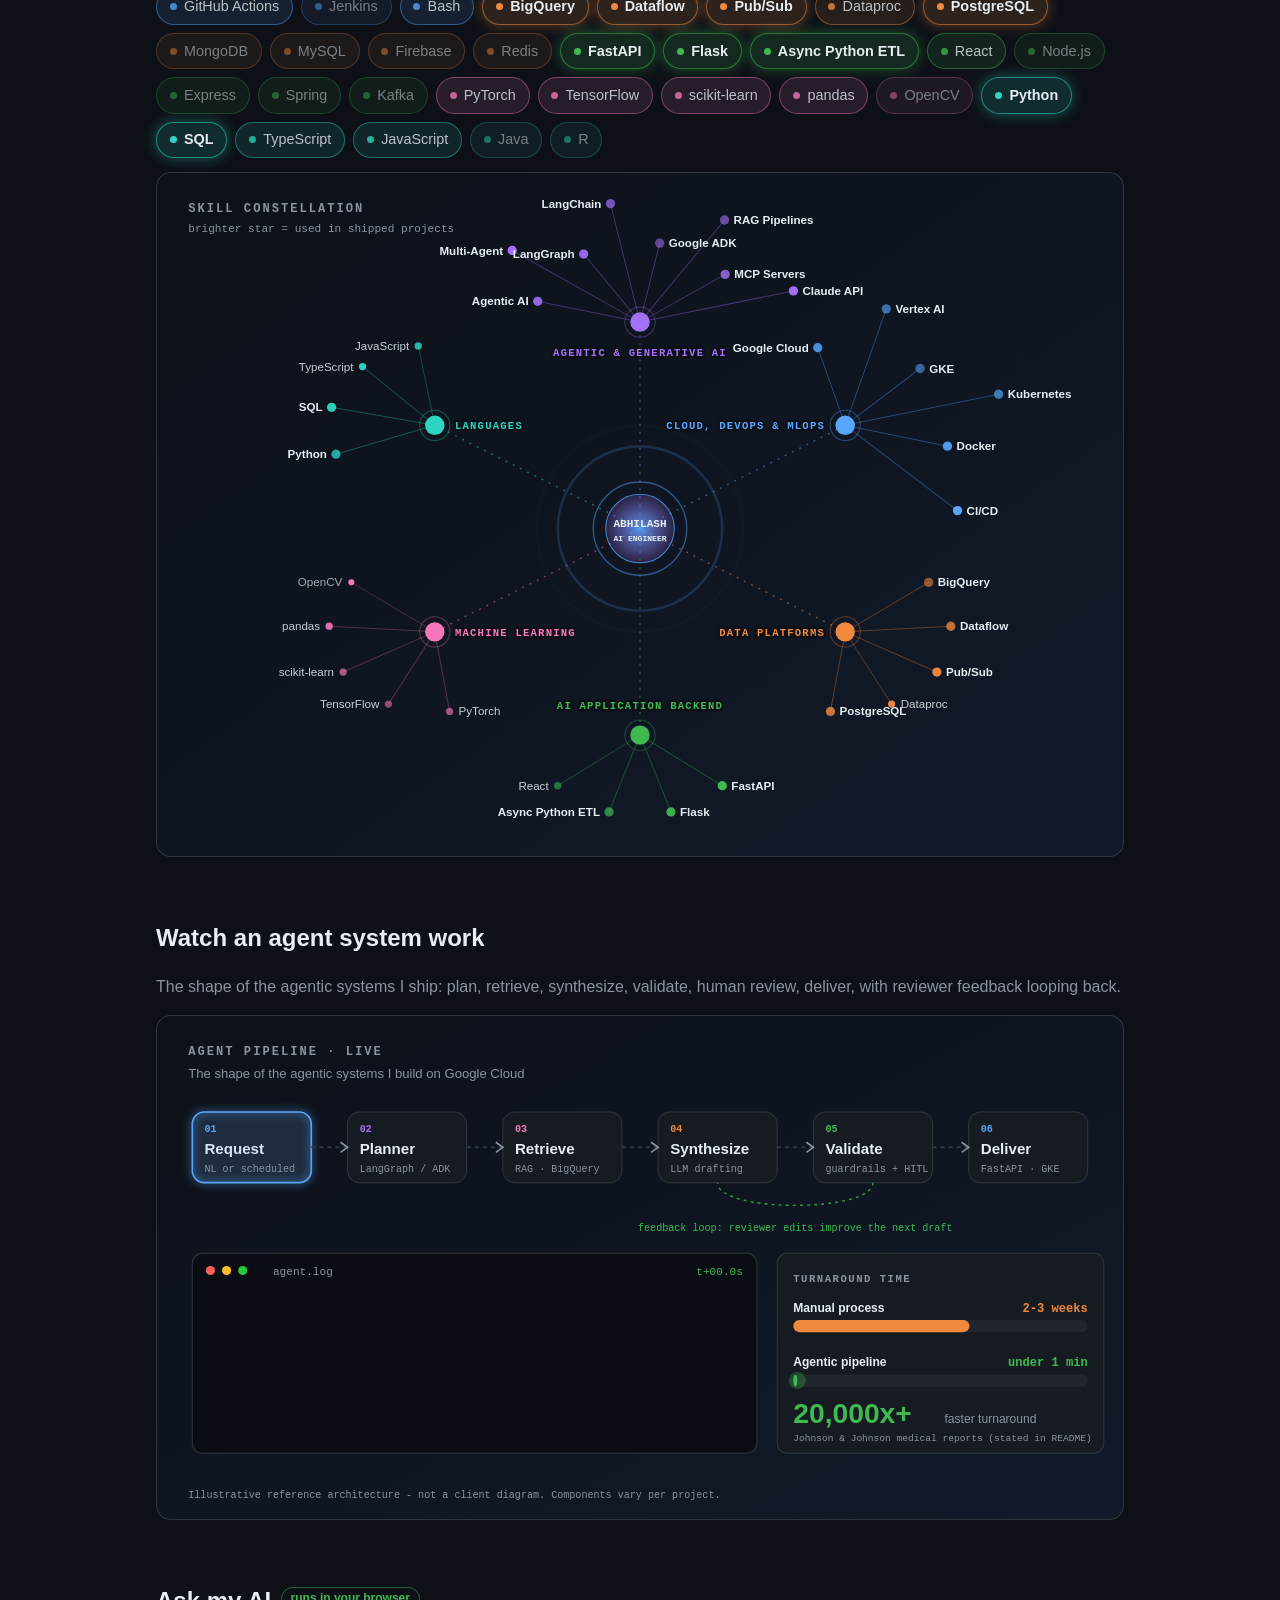
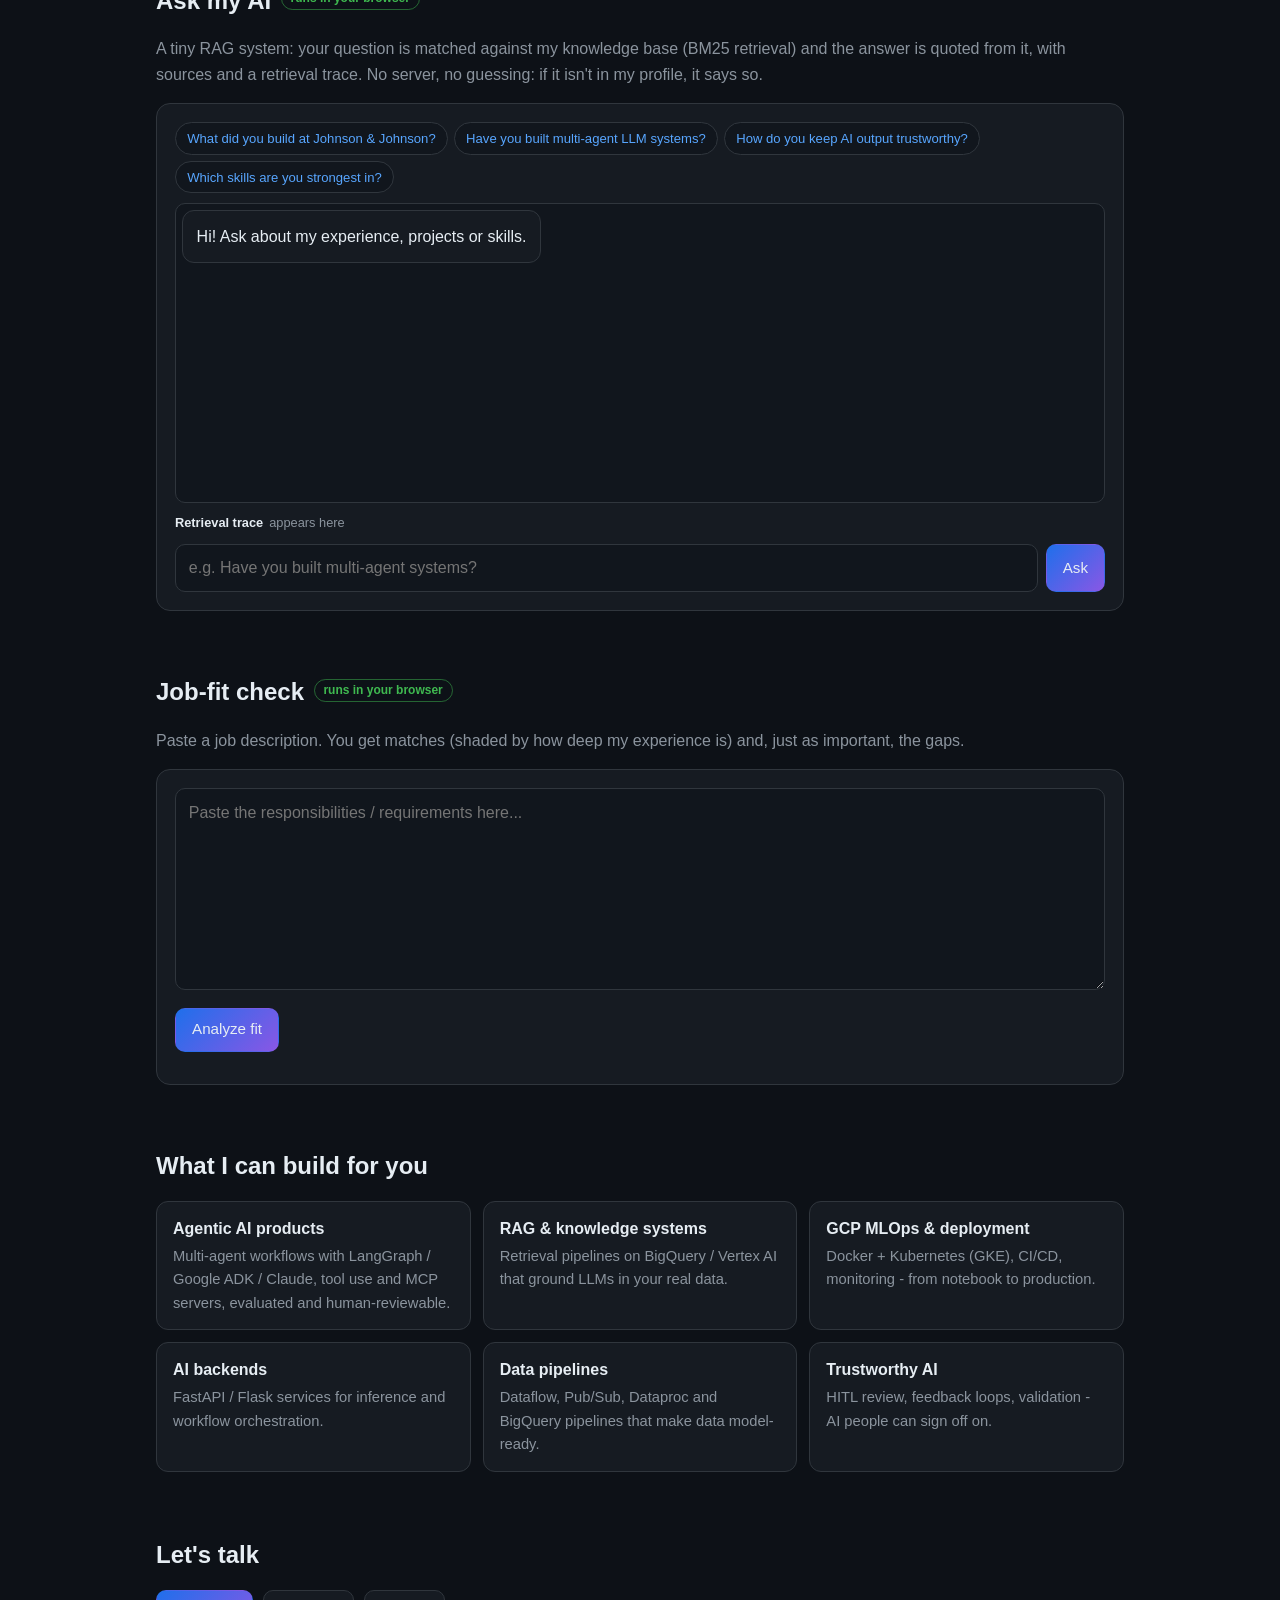
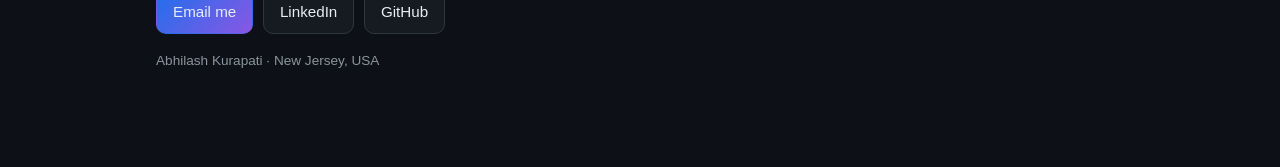
==== commit 7d618bad: "chore: refresh profile assets" ====
--- a/docs/index.html
+++ b/docs/index.html
@@ -88,7 +88,7 @@
   </section>
 </main>
 <div id="tip" class="tip" hidden></div>
-<script type="application/json" id="data">{"repo":"akurapati1/akurapati1","email":"abhilash.kurapati1301@gmail.com","categories":[{"id":"ai","name":"Agentic & Generative AI","color":"#a371f7","skills":[{"name":"Agentic AI","level":"core","graph":true},{"name":"Multi-Agent Reasoning","short":"Multi-Agent","level":"core","graph":true},{"name":"LangGraph","level":"core","graph":true,"logo":""},{"name":"LangChain","level":"core","graph":true,"logo":"langchain"},{"name":"Google ADK","level":"core","graph":true,"logo":"google"},{"name":"RAG Pipelines","level":"core","graph":true},{"name":"MCP Servers","level":"core","graph":true},{"name":"Claude API","level":"core","graph":true,"logo":"anthropic"},{"name":"OpenAI API","level":"working"},{"name":"Prompt Engineering","level":"core"},{"name":"Prompt Caching","level":"core"},{"name":"Human-in-the-Loop","level":"core"},{"name":"RLHF-style Feedback Loops","level":"working"}]},{"id":"cloud","name":"Cloud, DevOps & MLOps","color":"#58a6ff","skills":[{"name":"Google Cloud","level":"core","graph":true,"logo":"googlecloud"},{"name":"Vertex AI","level":"core","graph":true,"logo":"googlecloud"},{"name":"GKE","level":"core","graph":true,"logo":"googlecloud"},{"name":"Kubernetes","level":"core","graph":true,"logo":"kubernetes"},{"name":"Docker","level":"core","graph":true,"logo":"docker"},{"name":"CI/CD","level":"core","graph":true},{"name":"GitHub Actions","level":"working","logo":"githubactions"},{"name":"Jenkins","level":"familiar","logo":"jenkins"},{"name":"Bash","level":"working","logo":"gnubash"}]},{"id":"data","name":"Data Platforms","color":"#f0883e","skills":[{"name":"BigQuery","level":"core","graph":true,"logo":"googlebigquery"},{"name":"Dataflow","level":"core","graph":true,"logo":"googlecloud"},{"name":"Pub/Sub","level":"core","graph":true,"logo":"googlecloud"},{"name":"Dataproc","level":"working","graph":true,"logo":"googlecloud"},{"name":"PostgreSQL","level":"core","graph":true,"logo":"postgresql"},{"name":"MongoDB","level":"familiar","logo":"mongodb"},{"name":"MySQL","level":"familiar","logo":"mysql"},{"name":"Firebase","level":"familiar","logo":"firebase"},{"name":"Redis","level":"familiar","logo":"redis"}]},{"id":"backend","name":"AI Application Backend","color":"#3fb950","skills":[{"name":"FastAPI","level":"core","graph":true,"logo":"fastapi"},{"name":"Flask","level":"core","graph":true,"logo":"flask"},{"name":"Async Python ETL","level":"core","graph":true},{"name":"React","level":"working","graph":true,"logo":"react"},{"name":"Node.js","level":"familiar","logo":"nodedotjs"},{"name":"Express","level":"familiar","logo":"express"},{"name":"Spring","level":"familiar","logo":"spring"},{"name":"Kafka","level":"familiar","logo":"apachekafka"}]},{"id":"ml","name":"Machine Learning","color":"#f778ba","skills":[{"name":"PyTorch","level":"working","graph":true,"logo":"pytorch"},{"name":"TensorFlow","level":"working","graph":true,"logo":"tensorflow"},{"name":"scikit-learn","level":"working","graph":true,"logo":"scikitlearn"},{"name":"pandas","level":"working","graph":true,"logo":"pandas"},{"name":"OpenCV","level":"familiar","graph":true,"logo":"opencv"}]},{"id":"lang","name":"Languages","color":"#2dd4bf","skills":[{"name":"Python","level":"core","graph":true,"logo":"python"},{"name":"SQL","level":"core","graph":true,"logo":"postgresql"},{"name":"TypeScript","level":"working","graph":true,"logo":"typescript"},{"name":"JavaScript","level":"working","graph":true,"logo":"javascript"},{"name":"Java","level":"familiar","logo":"openjdk"},{"name":"R","level":"familiar","logo":"r"}]}],"chunks":[{"title":"Summary","kind":"summary","lines":["AI Engineer based in New Jersey, USA (originally from India).","Builds production-grade agentic AI systems on Google Cloud: LLM-powered apps, RAG pipelines, and the data + MLOps infrastructure that keeps them reliable at scale.","Current role: Associate AI Engineer on enterprise AI for Johnson & Johnson, via Pozent."]},{"title":"Experience \u203a Associate AI Engineer - Johnson & Johnson (via Pozent)","kind":"experience","lines":["Architected a GCP-native agentic system for medical report generation.","Cut report turnaround from 2-3 weeks to under a minute.","Stack and practices: Google Cloud, Vertex AI, GKE, Docker, Kubernetes, CI/CD, BigQuery, Dataflow, Pub/Sub, Dataproc, FastAPI/Flask microservices, human-in-the-loop review, RLHF-inspired feedback loops, validation and monitoring."]},{"title":"Projects \u203a Agentic Market Researcher","kind":"project","lines":["Agentic AI research platform that synthesizes 20+ news, SEC/EDGAR and Reddit sources through async Python ETL.","Orchestrates Claude Haiku and Sonnet agents with prompt caching and weighted ranking.","Turns 3+ hours of manual research into one-click insights.","Tech: Claude API, multi-agent reasoning, prompt caching, FastAPI."]},{"title":"Projects \u203a AI SQL Data Retrieval Agent","kind":"project","lines":["LLM-powered SQL agent that converts natural-language prompts into context-aware queries across 10+ PostgreSQL tables.","3-stage LangChain workflow (generation, execution, formatting) with a React visualization interface.","Tech: LangChain, OpenAI, PostgreSQL, React."]},{"title":"Focus areas \u203a Agentic and generative AI","kind":"focus","lines":["Agentic and generative AI: LangChain, LangGraph, Google ADK, RAG, prompt engineering, MCP servers, multi-agent reasoning."]},{"title":"Focus areas \u203a GCP MLOps and deployment","kind":"focus","lines":["GCP MLOps and deployment: Vertex AI, GKE, Docker, Kubernetes, CI/CD, model-ready pipelines on BigQuery, Dataflow, Pub/Sub and Dataproc."]},{"title":"Focus areas \u203a AI application backend","kind":"focus","lines":["AI application backend: FastAPI and Flask microservices for inference and workflow orchestration."]},{"title":"Focus areas \u203a Trustworthy AI","kind":"focus","lines":["Trustworthy AI: human-in-the-loop review, RLHF-inspired feedback loops, validation and monitoring."]},{"title":"Contact","kind":"contact","lines":["Email: abhilash.kurapati1301@gmail.com","LinkedIn: https://www.linkedin.com/in/kurapati-abhilash/"]},{"title":"Skills \u203a Agentic & Generative AI","kind":"skills","lines":["core: Agentic AI, Multi-Agent Reasoning, LangGraph, LangChain, Google ADK, RAG Pipelines, MCP Servers, Claude API, Prompt Engineering, Prompt Caching, Human-in-the-Loop","working: OpenAI API, RLHF-style Feedback Loops"]},{"title":"Skills \u203a Cloud, DevOps & MLOps","kind":"skills","lines":["core: Google Cloud, Vertex AI, GKE, Kubernetes, Docker, CI/CD","working: GitHub Actions, Bash","familiar: Jenkins"]},{"title":"Skills \u203a Data Platforms","kind":"skills","lines":["core: BigQuery, Dataflow, Pub/Sub, PostgreSQL","working: Dataproc","familiar: MongoDB, MySQL, Firebase, Redis"]},{"title":"Skills \u203a AI Application Backend","kind":"skills","lines":["core: FastAPI, Flask, Async Python ETL","working: React","familiar: Node.js, Express, Spring, Kafka"]},{"title":"Skills \u203a Machine Learning","kind":"skills","lines":["working: PyTorch, TensorFlow, scikit-learn, pandas","familiar: OpenCV"]},{"title":"Skills \u203a Languages","kind":"skills","lines":["core: Python, SQL","working: TypeScript, JavaScript","familiar: Java, R"]},{"title":"What I can build \u203a Agentic AI products","kind":"offer","lines":["Multi-agent workflows with LangGraph / Google ADK / Claude, tool use and MCP servers, evaluated and human-reviewable."]},{"title":"What I can build \u203a RAG & knowledge systems","kind":"offer","lines":["Retrieval pipelines on BigQuery / Vertex AI that ground LLMs in your real data."]},{"title":"What I can build \u203a GCP MLOps & deployment","kind":"offer","lines":["Docker + Kubernetes (GKE), CI/CD, monitoring - from notebook to production."]},{"title":"What I can build \u203a AI backends","kind":"offer","lines":["FastAPI / Flask services for inference and workflow orchestration."]},{"title":"What I can build \u203a Data pipelines","kind":"offer","lines":["Dataflow, Pub/Sub, Dataproc and BigQuery pipelines that make data model-ready."]},{"title":"What I can build \u203a Trustworthy AI","kind":"offer","lines":["HITL review, feedback loops, validation - AI people can sign off on."]}],"stats":{"weeks":[[["2025-11-23",0,0,0],["2025-11-24",0,0,1],["2025-11-25",0,0,2],["2025-11-26",0,0,3],["2025-11-27",0,0,4],["2025-11-28",0,0,5],["2025-11-29",0,0,6]],[["2025-11-30",0,0,0],["2025-12-01",0,0,1],["2025-12-02",0,0,2],["2025-12-03",0,0,3],["2025-12-04",0,0,4],["2025-12-05",0,0,5],["2025-12-06",3,1,6]],[["2025-12-07",4,1,0],["2025-12-08",0,0,1],["2025-12-09",5,1,2],["2025-12-10",11,2,3],["2025-12-11",0,0,4],["2025-12-12",0,0,5],["2025-12-13",0,0,6]],[["2025-12-14",0,0,0],["2025-12-15",0,0,1],["2025-12-16",0,0,2],["2025-12-17",0,0,3],["2025-12-18",0,0,4],["2025-12-19",0,0,5],["2025-12-20",0,0,6]],[["2025-12-21",0,0,0],["2025-12-22",0,0,1],["2025-12-23",0,0,2],["2025-12-24",0,0,3],["2025-12-25",0,0,4],["2025-12-26",0,0,5],["2025-12-27",0,0,6]],[["2025-12-28",0,0,0],["2025-12-29",0,0,1],["2025-12-30",0,0,2],["2025-12-31",0,0,3],["2026-01-01",0,0,4],["2026-01-02",0,0,5],["2026-01-03",3,1,6]],[["2026-01-04",1,1,0],["2026-01-05",0,0,1],["2026-01-06",0,0,2],["2026-01-07",0,0,3],["2026-01-08",0,0,4],["2026-01-09",0,0,5],["2026-01-10",0,0,6]],[["2026-01-11",0,0,0],["2026-01-12",0,0,1],["2026-01-13",0,0,2],["2026-01-14",0,0,3],["2026-01-15",0,0,4],["2026-01-16",0,0,5],["2026-01-17",0,0,6]],[["2026-01-18",0,0,0],["2026-01-19",0,0,1],["2026-01-20",0,0,2],["2026-01-21",0,0,3],["2026-01-22",0,0,4],["2026-01-23",0,0,5],["2026-01-24",6,1,6]],[["2026-01-25",5,1,0],["2026-01-26",1,1,1],["2026-01-27",0,0,2],["2026-01-28",0,0,3],["2026-01-29",1,1,4],["2026-01-30",2,1,5],["2026-01-31",0,0,6]],[["2026-02-01",1,1,0],["2026-02-02",0,0,1],["2026-02-03",0,0,2],["2026-02-04",0,0,3],["2026-02-05",0,0,4],["2026-02-06",1,1,5],["2026-02-07",1,1,6]],[["2026-02-08",0,0,0],["2026-02-09",2,1,1],["2026-02-10",0,0,2],["2026-02-11",0,0,3],["2026-02-12",0,0,4],["2026-02-13",0,0,5],["2026-02-14",0,0,6]],[["2026-02-15",0,0,0],["2026-02-16",0,0,1],["2026-02-17",0,0,2],["2026-02-18",0,0,3],["2026-02-19",0,0,4],["2026-02-20",0,0,5],["2026-02-21",0,0,6]],[["2026-02-22",0,0,0],["2026-02-23",0,0,1],["2026-02-24",0,0,2],["2026-02-25",0,0,3],["2026-02-26",0,0,4],["2026-02-27",0,0,5],["2026-02-28",4,1,6]],[["2026-03-01",0,0,0],["2026-03-02",0,0,1],["2026-03-03",0,0,2],["2026-03-04",0,0,3],["2026-03-05",0,0,4],["2026-03-06",0,0,5],["2026-03-07",0,0,6]],[["2026-03-08",0,0,0],["2026-03-09",0,0,1],["2026-03-10",0,0,2],["2026-03-11",0,0,3],["2026-03-12",0,0,4],["2026-03-13",0,0,5],["2026-03-14",0,0,6]],[["2026-03-15",0,0,0],["2026-03-16",0,0,1],["2026-03-17",0,0,2],["2026-03-18",0,0,3],["2026-03-19",0,0,4],["2026-03-20",0,0,5],["2026-03-21",0,0,6]],[["2026-03-22",0,0,0],["2026-03-23",7,1,1],["2026-03-24",0,0,2],["2026-03-25",0,0,3],["2026-03-26",0,0,4],["2026-03-27",0,0,5],["2026-03-28",1,1,6]],[["2026-03-29",4,1,0],["2026-03-30",0,0,1],["2026-03-31",0,0,2],["2026-04-01",0,0,3],["2026-04-02",0,0,4],["2026-04-03",0,0,5],["2026-04-04",0,0,6]],[["2026-04-05",0,0,0],["2026-04-06",0,0,1],["2026-04-07",0,0,2],["2026-04-08",0,0,3],["2026-04-09",0,0,4],["2026-04-10",0,0,5],["2026-04-11",0,0,6]],[["2026-04-12",0,0,0],["2026-04-13",0,0,1],["2026-04-14",0,0,2],["2026-04-15",0,0,3],["2026-04-16",0,0,4],["2026-04-17",0,0,5],["2026-04-18",0,0,6]],[["2026-04-19",0,0,0],["2026-04-20",0,0,1],["2026-04-21",0,0,2],["2026-04-22",0,0,3],["2026-04-23",0,0,4],["2026-04-24",0,0,5],["2026-04-25",0,0,6]],[["2026-04-26",0,0,0],["2026-04-27",0,0,1],["2026-04-28",0,0,2],["2026-04-29",0,0,3],["2026-04-30",0,0,4],["2026-05-01",0,0,5],["2026-05-02",0,0,6]],[["2026-05-03",0,0,0],["2026-05-04",0,0,1],["2026-05-05",0,0,2],["2026-05-06",0,0,3],["2026-05-07",0,0,4],["2026-05-08",0,0,5],["2026-05-09",0,0,6]],[["2026-05-10",6,1,0],["2026-05-11",1,1,1],["2026-05-12",0,0,2],["2026-05-13",0,0,3],["2026-05-14",0,0,4],["2026-05-15",0,0,5],["2026-05-16",0,0,6]],[["2026-05-17",0,0,0],["2026-05-18",7,1,1],["2026-05-19",5,1,2],["2026-05-20",7,1,3],["2026-05-21",0,0,4],["2026-05-22",0,0,5],["2026-05-23",0,0,6]],[["2026-05-24",3,1,0],["2026-05-25",0,0,1],["2026-05-26",5,1,2],["2026-05-27",3,1,3],["2026-05-28",1,1,4],["2026-05-29",0,0,5],["2026-05-30",0,0,6]],[["2026-05-31",0,0,0],["2026-06-01",0,0,1],["2026-06-02",0,0,2],["2026-06-03",0,0,3],["2026-06-04",0,0,4],["2026-06-05",0,0,5],["2026-06-06",0,0,6]],[["2026-06-07",0,0,0],["2026-06-08",0,0,1],["2026-06-09",0,0,2],["2026-06-10",0,0,3],["2026-06-11",0,0,4],["2026-06-12",2,1,5],["2026-06-13",1,1,6]],[["2026-06-14",3,1,0],["2026-06-15",5,1,1],["2026-06-16",1,1,2],["2026-06-17",4,1,3],["2026-06-18",4,1,4],["2026-06-19",1,1,5],["2026-06-20",0,0,6]],[["2026-06-21",3,1,0],["2026-06-22",1,1,1],["2026-06-23",3,1,2],["2026-06-24",1,1,3],["2026-06-25",0,0,4],["2026-06-26",0,0,5],["2026-06-27",0,0,6]],[["2026-06-28",16,3,0],["2026-06-29",0,0,1],["2026-06-30",0,0,2],["2026-07-01",0,0,3],["2026-07-02",0,0,4],["2026-07-03",0,0,5],["2026-07-04",0,0,6]],[["2026-07-05",0,0,0],["2026-07-06",0,0,1],["2026-07-07",0,0,2],["2026-07-08",0,0,3],["2026-07-09",0,0,4],["2026-07-10",0,0,5],["2026-07-11",0,0,6]],[["2026-07-12",0,0,0],["2026-07-13",0,0,1],["2026-07-14",0,0,2],["2026-07-15",1,1,3],["2026-07-16",0,0,4],["2026-07-17",0,0,5],["2026-07-18",0,0,6]],[["2026-07-19",0,0,0],["2026-07-20",0,0,1],["2026-07-21",0,0,2],["2026-07-22",0,0,3],["2026-07-23",0,0,4],["2026-07-24",0,0,5],["2026-07-25",0,0,6]],[["2026-07-26",5,1,0],["2026-07-27",1,1,1],["2026-07-28",0,0,2],["2026-07-29",3,1,3],["2026-07-30",0,0,4],["2026-07-31",0,0,5],["2026-08-01",0,0,6]],[["2026-08-02",2,1,0],["2026-08-03",0,0,1],["2026-08-04",0,0,2],["2026-08-05",0,0,3],["2026-08-06",0,0,4],["2026-08-07",0,0,5],["2026-08-08",0,0,6]],[["2026-08-09",0,0,0],["2026-08-10",0,0,1],["2026-08-11",0,0,2],["2026-08-12",0,0,3],["2026-08-13",0,0,4],["2026-08-14",0,0,5],["2026-08-15",0,0,6]],[["2026-08-16",0,0,0],["2026-08-17",0,0,1],["2026-08-18",0,0,2],["2026-08-19",0,0,3],["2026-08-20",0,0,4],["2026-08-21",0,0,5],["2026-08-22",0,0,6]],[["2026-08-23",0,0,0],["2026-08-24",0,0,1],["2026-08-25",3,1,2],["2026-08-26",1,1,3],["2026-08-27",0,0,4],["2026-08-28",0,0,5],["2026-08-29",0,0,6]],[["2026-08-30",0,0,0],["2026-08-31",1,1,1],["2026-09-01",1,1,2],["2026-09-02",0,0,3],["2026-09-03",0,0,4],["2026-09-04",0,0,5],["2026-09-05",0,0,6]],[["2026-09-06",0,0,0],["2026-09-07",0,0,1],["2026-09-08",0,0,2],["2026-09-09",0,0,3],["2026-09-10",0,0,4],["2026-09-11",0,0,5],["2026-09-12",0,0,6]],[["2026-09-13",0,0,0],["2026-09-14",1,1,1],["2026-09-15",3,1,2],["2026-09-16",2,1,3],["2026-09-17",0,0,4],["2026-09-18",0,0,5],["2026-09-19",5,1,6]],[["2026-09-20",0,0,0],["2026-09-21",1,1,1],["2026-09-22",2,1,2],["2026-09-23",1,1,3],["2026-09-24",1,1,4],["2026-09-25",4,1,5],["2026-09-26",2,1,6]],[["2026-09-27",0,0,0],["2026-09-28",0,0,1],["2026-09-29",0,0,2],["2026-09-30",0,0,3],["2026-10-01",2,1,4],["2026-10-02",0,0,5],["2026-10-03",0,0,6]],[["2026-10-04",0,0,0],["2026-10-05",0,0,1],["2026-10-06",0,0,2],["2026-10-07",0,0,3],["2026-10-08",0,0,4],["2026-10-09",0,0,5],["2026-10-10",0,0,6]],[["2026-10-11",0,0,0],["2026-10-12",4,1,1],["2026-10-13",4,1,2],["2026-10-14",0,0,3],["2026-10-15",0,0,4],["2026-10-16",0,0,5],["2026-10-17",0,0,6]],[["2026-10-18",0,0,0],["2026-10-19",1,1,1],["2026-10-20",1,1,2],["2026-10-21",0,0,3],["2026-10-22",0,0,4],["2026-10-23",0,0,5],["2026-10-24",0,0,6]],[["2026-10-25",0,0,0],["2026-10-26",1,1,1],["2026-10-27",2,1,2],["2026-10-28",10,2,3],["2026-10-29",20,3,4],["2026-10-30",0,0,5],["2026-10-31",0,0,6]],[["2026-11-01",0,0,0],["2026-11-02",2,1,1],["2026-11-03",4,1,2],["2026-11-04",52,4,3],["2026-11-05",30,4,4],["2026-11-06",1,1,5],["2026-11-07",0,0,6]],[["2026-11-08",0,0,0],["2026-11-09",2,1,1],["2026-11-10",3,1,2],["2026-11-11",5,1,3],["2026-11-12",1,1,4],["2026-11-13",1,1,5],["2026-11-14",0,0,6]],[["2026-11-15",1,1,0],["2026-11-16",1,1,1],["2026-11-17",2,1,2],["2026-11-18",4,1,3],["2026-11-19",4,1,4],["2026-11-20",0,0,5],["2026-11-21",0,0,6]],[["2026-11-22",5,1,0],["2026-11-23",1,1,1],["2026-11-24",0,0,2]]],"summary":{"total":350,"active":86,"best":52,"longest":8,"current":2},"repos":75}}</script>
+<script type="application/json" id="data">{"repo":"akurapati1/akurapati1","email":"abhilash.kurapati1301@gmail.com","categories":[{"id":"ai","name":"Agentic & Generative AI","color":"#a371f7","skills":[{"name":"Agentic AI","level":"core","graph":true},{"name":"Multi-Agent Reasoning","short":"Multi-Agent","level":"core","graph":true},{"name":"LangGraph","level":"core","graph":true,"logo":""},{"name":"LangChain","level":"core","graph":true,"logo":"langchain"},{"name":"Google ADK","level":"core","graph":true,"logo":"google"},{"name":"RAG Pipelines","level":"core","graph":true},{"name":"MCP Servers","level":"core","graph":true},{"name":"Claude API","level":"core","graph":true,"logo":"anthropic"},{"name":"OpenAI API","level":"working"},{"name":"Prompt Engineering","level":"core"},{"name":"Prompt Caching","level":"core"},{"name":"Human-in-the-Loop","level":"core"},{"name":"RLHF-style Feedback Loops","level":"working"}]},{"id":"cloud","name":"Cloud, DevOps & MLOps","color":"#58a6ff","skills":[{"name":"Google Cloud","level":"core","graph":true,"logo":"googlecloud"},{"name":"Vertex AI","level":"core","graph":true,"logo":"googlecloud"},{"name":"GKE","level":"core","graph":true,"logo":"googlecloud"},{"name":"Kubernetes","level":"core","graph":true,"logo":"kubernetes"},{"name":"Docker","level":"core","graph":true,"logo":"docker"},{"name":"CI/CD","level":"core","graph":true},{"name":"GitHub Actions","level":"working","logo":"githubactions"},{"name":"Jenkins","level":"familiar","logo":"jenkins"},{"name":"Bash","level":"working","logo":"gnubash"}]},{"id":"data","name":"Data Platforms","color":"#f0883e","skills":[{"name":"BigQuery","level":"core","graph":true,"logo":"googlebigquery"},{"name":"Dataflow","level":"core","graph":true,"logo":"googlecloud"},{"name":"Pub/Sub","level":"core","graph":true,"logo":"googlecloud"},{"name":"Dataproc","level":"working","graph":true,"logo":"googlecloud"},{"name":"PostgreSQL","level":"core","graph":true,"logo":"postgresql"},{"name":"MongoDB","level":"familiar","logo":"mongodb"},{"name":"MySQL","level":"familiar","logo":"mysql"},{"name":"Firebase","level":"familiar","logo":"firebase"},{"name":"Redis","level":"familiar","logo":"redis"}]},{"id":"backend","name":"AI Application Backend","color":"#3fb950","skills":[{"name":"FastAPI","level":"core","graph":true,"logo":"fastapi"},{"name":"Flask","level":"core","graph":true,"logo":"flask"},{"name":"Async Python ETL","level":"core","graph":true},{"name":"React","level":"working","graph":true,"logo":"react"},{"name":"Node.js","level":"familiar","logo":"nodedotjs"},{"name":"Express","level":"familiar","logo":"express"},{"name":"Spring","level":"familiar","logo":"spring"},{"name":"Kafka","level":"familiar","logo":"apachekafka"}]},{"id":"ml","name":"Machine Learning","color":"#f778ba","skills":[{"name":"PyTorch","level":"working","graph":true,"logo":"pytorch"},{"name":"TensorFlow","level":"working","graph":true,"logo":"tensorflow"},{"name":"scikit-learn","level":"working","graph":true,"logo":"scikitlearn"},{"name":"pandas","level":"working","graph":true,"logo":"pandas"},{"name":"OpenCV","level":"familiar","graph":true,"logo":"opencv"}]},{"id":"lang","name":"Languages","color":"#2dd4bf","skills":[{"name":"Python","level":"core","graph":true,"logo":"python"},{"name":"SQL","level":"core","graph":true,"logo":"postgresql"},{"name":"TypeScript","level":"working","graph":true,"logo":"typescript"},{"name":"JavaScript","level":"working","graph":true,"logo":"javascript"},{"name":"Java","level":"familiar","logo":"openjdk"},{"name":"R","level":"familiar","logo":"r"}]}],"chunks":[{"title":"Summary","kind":"summary","lines":["AI Engineer based in New Jersey, USA (originally from India).","Builds production-grade agentic AI systems on Google Cloud: LLM-powered apps, RAG pipelines, and the data + MLOps infrastructure that keeps them reliable at scale.","Current role: Associate AI Engineer on enterprise AI for Johnson & Johnson, via Pozent."]},{"title":"Experience \u203a Associate AI Engineer - Johnson & Johnson (via Pozent)","kind":"experience","lines":["Architected a GCP-native agentic system for medical report generation.","Cut report turnaround from 2-3 weeks to under a minute.","Stack and practices: Google Cloud, Vertex AI, GKE, Docker, Kubernetes, CI/CD, BigQuery, Dataflow, Pub/Sub, Dataproc, FastAPI/Flask microservices, human-in-the-loop review, RLHF-inspired feedback loops, validation and monitoring."]},{"title":"Projects \u203a Agentic Market Researcher","kind":"project","lines":["Agentic AI research platform that synthesizes 20+ news, SEC/EDGAR and Reddit sources through async Python ETL.","Orchestrates Claude Haiku and Sonnet agents with prompt caching and weighted ranking.","Turns 3+ hours of manual research into one-click insights.","Tech: Claude API, multi-agent reasoning, prompt caching, FastAPI."]},{"title":"Projects \u203a AI SQL Data Retrieval Agent","kind":"project","lines":["LLM-powered SQL agent that converts natural-language prompts into context-aware queries across 10+ PostgreSQL tables.","3-stage LangChain workflow (generation, execution, formatting) with a React visualization interface.","Tech: LangChain, OpenAI, PostgreSQL, React."]},{"title":"Focus areas \u203a Agentic and generative AI","kind":"focus","lines":["Agentic and generative AI: LangChain, LangGraph, Google ADK, RAG, prompt engineering, MCP servers, multi-agent reasoning."]},{"title":"Focus areas \u203a GCP MLOps and deployment","kind":"focus","lines":["GCP MLOps and deployment: Vertex AI, GKE, Docker, Kubernetes, CI/CD, model-ready pipelines on BigQuery, Dataflow, Pub/Sub and Dataproc."]},{"title":"Focus areas \u203a AI application backend","kind":"focus","lines":["AI application backend: FastAPI and Flask microservices for inference and workflow orchestration."]},{"title":"Focus areas \u203a Trustworthy AI","kind":"focus","lines":["Trustworthy AI: human-in-the-loop review, RLHF-inspired feedback loops, validation and monitoring."]},{"title":"Contact","kind":"contact","lines":["Email: abhilash.kurapati1301@gmail.com","LinkedIn: https://www.linkedin.com/in/kurapati-abhilash/"]},{"title":"Skills \u203a Agentic & Generative AI","kind":"skills","lines":["core: Agentic AI, Multi-Agent Reasoning, LangGraph, LangChain, Google ADK, RAG Pipelines, MCP Servers, Claude API, Prompt Engineering, Prompt Caching, Human-in-the-Loop","working: OpenAI API, RLHF-style Feedback Loops"]},{"title":"Skills \u203a Cloud, DevOps & MLOps","kind":"skills","lines":["core: Google Cloud, Vertex AI, GKE, Kubernetes, Docker, CI/CD","working: GitHub Actions, Bash","familiar: Jenkins"]},{"title":"Skills \u203a Data Platforms","kind":"skills","lines":["core: BigQuery, Dataflow, Pub/Sub, PostgreSQL","working: Dataproc","familiar: MongoDB, MySQL, Firebase, Redis"]},{"title":"Skills \u203a AI Application Backend","kind":"skills","lines":["core: FastAPI, Flask, Async Python ETL","working: React","familiar: Node.js, Express, Spring, Kafka"]},{"title":"Skills \u203a Machine Learning","kind":"skills","lines":["working: PyTorch, TensorFlow, scikit-learn, pandas","familiar: OpenCV"]},{"title":"Skills \u203a Languages","kind":"skills","lines":["core: Python, SQL","working: TypeScript, JavaScript","familiar: Java, R"]},{"title":"What I can build \u203a Agentic AI products","kind":"offer","lines":["Multi-agent workflows with LangGraph / Google ADK / Claude, tool use and MCP servers, evaluated and human-reviewable."]},{"title":"What I can build \u203a RAG & knowledge systems","kind":"offer","lines":["Retrieval pipelines on BigQuery / Vertex AI that ground LLMs in your real data."]},{"title":"What I can build \u203a GCP MLOps & deployment","kind":"offer","lines":["Docker + Kubernetes (GKE), CI/CD, monitoring - from notebook to production."]},{"title":"What I can build \u203a AI backends","kind":"offer","lines":["FastAPI / Flask services for inference and workflow orchestration."]},{"title":"What I can build \u203a Data pipelines","kind":"offer","lines":["Dataflow, Pub/Sub, Dataproc and BigQuery pipelines that make data model-ready."]},{"title":"What I can build \u203a Trustworthy AI","kind":"offer","lines":["HITL review, feedback loops, validation - AI people can sign off on."]}],"stats":{"weeks":[[["2025-11-23",0,0,0],["2025-11-24",0,0,1],["2025-11-25",0,0,2],["2025-11-26",0,0,3],["2025-11-27",0,0,4],["2025-11-28",0,0,5],["2025-11-29",0,0,6]],[["2025-11-30",0,0,0],["2025-12-01",0,0,1],["2025-12-02",0,0,2],["2025-12-03",0,0,3],["2025-12-04",0,0,4],["2025-12-05",0,0,5],["2025-12-06",3,1,6]],[["2025-12-07",4,1,0],["2025-12-08",0,0,1],["2025-12-09",5,1,2],["2025-12-10",11,2,3],["2025-12-11",0,0,4],["2025-12-12",0,0,5],["2025-12-13",0,0,6]],[["2025-12-14",0,0,0],["2025-12-15",0,0,1],["2025-12-16",0,0,2],["2025-12-17",0,0,3],["2025-12-18",0,0,4],["2025-12-19",0,0,5],["2025-12-20",0,0,6]],[["2025-12-21",0,0,0],["2025-12-22",0,0,1],["2025-12-23",0,0,2],["2025-12-24",0,0,3],["2025-12-25",0,0,4],["2025-12-26",0,0,5],["2025-12-27",0,0,6]],[["2025-12-28",0,0,0],["2025-12-29",0,0,1],["2025-12-30",0,0,2],["2025-12-31",0,0,3],["2026-01-01",0,0,4],["2026-01-02",0,0,5],["2026-01-03",3,1,6]],[["2026-01-04",1,1,0],["2026-01-05",0,0,1],["2026-01-06",0,0,2],["2026-01-07",0,0,3],["2026-01-08",0,0,4],["2026-01-09",0,0,5],["2026-01-10",0,0,6]],[["2026-01-11",0,0,0],["2026-01-12",0,0,1],["2026-01-13",0,0,2],["2026-01-14",0,0,3],["2026-01-15",0,0,4],["2026-01-16",0,0,5],["2026-01-17",0,0,6]],[["2026-01-18",0,0,0],["2026-01-19",0,0,1],["2026-01-20",0,0,2],["2026-01-21",0,0,3],["2026-01-22",0,0,4],["2026-01-23",0,0,5],["2026-01-24",6,1,6]],[["2026-01-25",5,1,0],["2026-01-26",1,1,1],["2026-01-27",0,0,2],["2026-01-28",0,0,3],["2026-01-29",1,1,4],["2026-01-30",2,1,5],["2026-01-31",0,0,6]],[["2026-02-01",1,1,0],["2026-02-02",0,0,1],["2026-02-03",0,0,2],["2026-02-04",0,0,3],["2026-02-05",0,0,4],["2026-02-06",1,1,5],["2026-02-07",1,1,6]],[["2026-02-08",0,0,0],["2026-02-09",2,1,1],["2026-02-10",0,0,2],["2026-02-11",0,0,3],["2026-02-12",0,0,4],["2026-02-13",0,0,5],["2026-02-14",0,0,6]],[["2026-02-15",0,0,0],["2026-02-16",0,0,1],["2026-02-17",0,0,2],["2026-02-18",0,0,3],["2026-02-19",0,0,4],["2026-02-20",0,0,5],["2026-02-21",0,0,6]],[["2026-02-22",0,0,0],["2026-02-23",0,0,1],["2026-02-24",0,0,2],["2026-02-25",0,0,3],["2026-02-26",0,0,4],["2026-02-27",0,0,5],["2026-02-28",4,1,6]],[["2026-03-01",0,0,0],["2026-03-02",0,0,1],["2026-03-03",0,0,2],["2026-03-04",0,0,3],["2026-03-05",0,0,4],["2026-03-06",0,0,5],["2026-03-07",0,0,6]],[["2026-03-08",0,0,0],["2026-03-09",0,0,1],["2026-03-10",0,0,2],["2026-03-11",0,0,3],["2026-03-12",0,0,4],["2026-03-13",0,0,5],["2026-03-14",0,0,6]],[["2026-03-15",0,0,0],["2026-03-16",0,0,1],["2026-03-17",0,0,2],["2026-03-18",0,0,3],["2026-03-19",0,0,4],["2026-03-20",0,0,5],["2026-03-21",0,0,6]],[["2026-03-22",0,0,0],["2026-03-23",7,1,1],["2026-03-24",0,0,2],["2026-03-25",0,0,3],["2026-03-26",0,0,4],["2026-03-27",0,0,5],["2026-03-28",1,1,6]],[["2026-03-29",4,1,0],["2026-03-30",0,0,1],["2026-03-31",0,0,2],["2026-04-01",0,0,3],["2026-04-02",0,0,4],["2026-04-03",0,0,5],["2026-04-04",0,0,6]],[["2026-04-05",0,0,0],["2026-04-06",0,0,1],["2026-04-07",0,0,2],["2026-04-08",0,0,3],["2026-04-09",0,0,4],["2026-04-10",0,0,5],["2026-04-11",0,0,6]],[["2026-04-12",0,0,0],["2026-04-13",0,0,1],["2026-04-14",0,0,2],["2026-04-15",0,0,3],["2026-04-16",0,0,4],["2026-04-17",0,0,5],["2026-04-18",0,0,6]],[["2026-04-19",0,0,0],["2026-04-20",0,0,1],["2026-04-21",0,0,2],["2026-04-22",0,0,3],["2026-04-23",0,0,4],["2026-04-24",0,0,5],["2026-04-25",0,0,6]],[["2026-04-26",0,0,0],["2026-04-27",0,0,1],["2026-04-28",0,0,2],["2026-04-29",0,0,3],["2026-04-30",0,0,4],["2026-05-01",0,0,5],["2026-05-02",0,0,6]],[["2026-05-03",0,0,0],["2026-05-04",0,0,1],["2026-05-05",0,0,2],["2026-05-06",0,0,3],["2026-05-07",0,0,4],["2026-05-08",0,0,5],["2026-05-09",0,0,6]],[["2026-05-10",6,1,0],["2026-05-11",1,1,1],["2026-05-12",0,0,2],["2026-05-13",0,0,3],["2026-05-14",0,0,4],["2026-05-15",0,0,5],["2026-05-16",0,0,6]],[["2026-05-17",0,0,0],["2026-05-18",7,1,1],["2026-05-19",5,1,2],["2026-05-20",7,1,3],["2026-05-21",0,0,4],["2026-05-22",0,0,5],["2026-05-23",0,0,6]],[["2026-05-24",3,1,0],["2026-05-25",0,0,1],["2026-05-26",5,1,2],["2026-05-27",3,1,3],["2026-05-28",1,1,4],["2026-05-29",0,0,5],["2026-05-30",0,0,6]],[["2026-05-31",0,0,0],["2026-06-01",0,0,1],["2026-06-02",0,0,2],["2026-06-03",0,0,3],["2026-06-04",0,0,4],["2026-06-05",0,0,5],["2026-06-06",0,0,6]],[["2026-06-07",0,0,0],["2026-06-08",0,0,1],["2026-06-09",0,0,2],["2026-06-10",0,0,3],["2026-06-11",0,0,4],["2026-06-12",2,1,5],["2026-06-13",1,1,6]],[["2026-06-14",3,1,0],["2026-06-15",5,1,1],["2026-06-16",1,1,2],["2026-06-17",4,1,3],["2026-06-18",4,1,4],["2026-06-19",1,1,5],["2026-06-20",0,0,6]],[["2026-06-21",3,1,0],["2026-06-22",1,1,1],["2026-06-23",3,1,2],["2026-06-24",1,1,3],["2026-06-25",0,0,4],["2026-06-26",0,0,5],["2026-06-27",0,0,6]],[["2026-06-28",16,3,0],["2026-06-29",0,0,1],["2026-06-30",0,0,2],["2026-07-01",0,0,3],["2026-07-02",0,0,4],["2026-07-03",0,0,5],["2026-07-04",0,0,6]],[["2026-07-05",0,0,0],["2026-07-06",0,0,1],["2026-07-07",0,0,2],["2026-07-08",0,0,3],["2026-07-09",0,0,4],["2026-07-10",0,0,5],["2026-07-11",0,0,6]],[["2026-07-12",0,0,0],["2026-07-13",0,0,1],["2026-07-14",0,0,2],["2026-07-15",1,1,3],["2026-07-16",0,0,4],["2026-07-17",0,0,5],["2026-07-18",0,0,6]],[["2026-07-19",0,0,0],["2026-07-20",0,0,1],["2026-07-21",0,0,2],["2026-07-22",0,0,3],["2026-07-23",0,0,4],["2026-07-24",0,0,5],["2026-07-25",0,0,6]],[["2026-07-26",5,1,0],["2026-07-27",1,1,1],["2026-07-28",0,0,2],["2026-07-29",3,1,3],["2026-07-30",0,0,4],["2026-07-31",0,0,5],["2026-08-01",0,0,6]],[["2026-08-02",2,1,0],["2026-08-03",0,0,1],["2026-08-04",0,0,2],["2026-08-05",0,0,3],["2026-08-06",0,0,4],["2026-08-07",0,0,5],["2026-08-08",0,0,6]],[["2026-08-09",0,0,0],["2026-08-10",0,0,1],["2026-08-11",0,0,2],["2026-08-12",0,0,3],["2026-08-13",0,0,4],["2026-08-14",0,0,5],["2026-08-15",0,0,6]],[["2026-08-16",0,0,0],["2026-08-17",0,0,1],["2026-08-18",0,0,2],["2026-08-19",0,0,3],["2026-08-20",0,0,4],["2026-08-21",0,0,5],["2026-08-22",0,0,6]],[["2026-08-23",0,0,0],["2026-08-24",0,0,1],["2026-08-25",3,1,2],["2026-08-26",1,1,3],["2026-08-27",0,0,4],["2026-08-28",0,0,5],["2026-08-29",0,0,6]],[["2026-08-30",0,0,0],["2026-08-31",1,1,1],["2026-09-01",1,1,2],["2026-09-02",0,0,3],["2026-09-03",0,0,4],["2026-09-04",0,0,5],["2026-09-05",0,0,6]],[["2026-09-06",0,0,0],["2026-09-07",0,0,1],["2026-09-08",0,0,2],["2026-09-09",0,0,3],["2026-09-10",0,0,4],["2026-09-11",0,0,5],["2026-09-12",0,0,6]],[["2026-09-13",0,0,0],["2026-09-14",1,1,1],["2026-09-15",3,1,2],["2026-09-16",2,1,3],["2026-09-17",0,0,4],["2026-09-18",0,0,5],["2026-09-19",5,1,6]],[["2026-09-20",0,0,0],["2026-09-21",1,1,1],["2026-09-22",2,1,2],["2026-09-23",1,1,3],["2026-09-24",1,1,4],["2026-09-25",4,1,5],["2026-09-26",2,1,6]],[["2026-09-27",0,0,0],["2026-09-28",0,0,1],["2026-09-29",0,0,2],["2026-09-30",0,0,3],["2026-10-01",2,1,4],["2026-10-02",0,0,5],["2026-10-03",0,0,6]],[["2026-10-04",0,0,0],["2026-10-05",0,0,1],["2026-10-06",0,0,2],["2026-10-07",0,0,3],["2026-10-08",0,0,4],["2026-10-09",0,0,5],["2026-10-10",0,0,6]],[["2026-10-11",0,0,0],["2026-10-12",4,1,1],["2026-10-13",4,1,2],["2026-10-14",0,0,3],["2026-10-15",0,0,4],["2026-10-16",0,0,5],["2026-10-17",0,0,6]],[["2026-10-18",0,0,0],["2026-10-19",1,1,1],["2026-10-20",1,1,2],["2026-10-21",0,0,3],["2026-10-22",0,0,4],["2026-10-23",0,0,5],["2026-10-24",0,0,6]],[["2026-10-25",0,0,0],["2026-10-26",1,1,1],["2026-10-27",2,1,2],["2026-10-28",10,2,3],["2026-10-29",20,3,4],["2026-10-30",0,0,5],["2026-10-31",0,0,6]],[["2026-11-01",0,0,0],["2026-11-02",2,1,1],["2026-11-03",4,1,2],["2026-11-04",52,4,3],["2026-11-05",30,4,4],["2026-11-06",1,1,5],["2026-11-07",0,0,6]],[["2026-11-08",0,0,0],["2026-11-09",2,1,1],["2026-11-10",3,1,2],["2026-11-11",5,1,3],["2026-11-12",1,1,4],["2026-11-13",1,1,5],["2026-11-14",0,0,6]],[["2026-11-15",1,1,0],["2026-11-16",1,1,1],["2026-11-17",2,1,2],["2026-11-18",4,1,3],["2026-11-19",4,1,4],["2026-11-20",0,0,5],["2026-11-21",0,0,6]],[["2026-11-22",5,1,0],["2026-11-23",1,1,1],["2026-11-24",0,0,2],["2026-11-25",0,0,3]]],"summary":{"total":350,"active":86,"best":52,"longest":8,"current":0},"repos":75}}</script>
 <script src="app.js" defer></script>
 </body>
 </html>
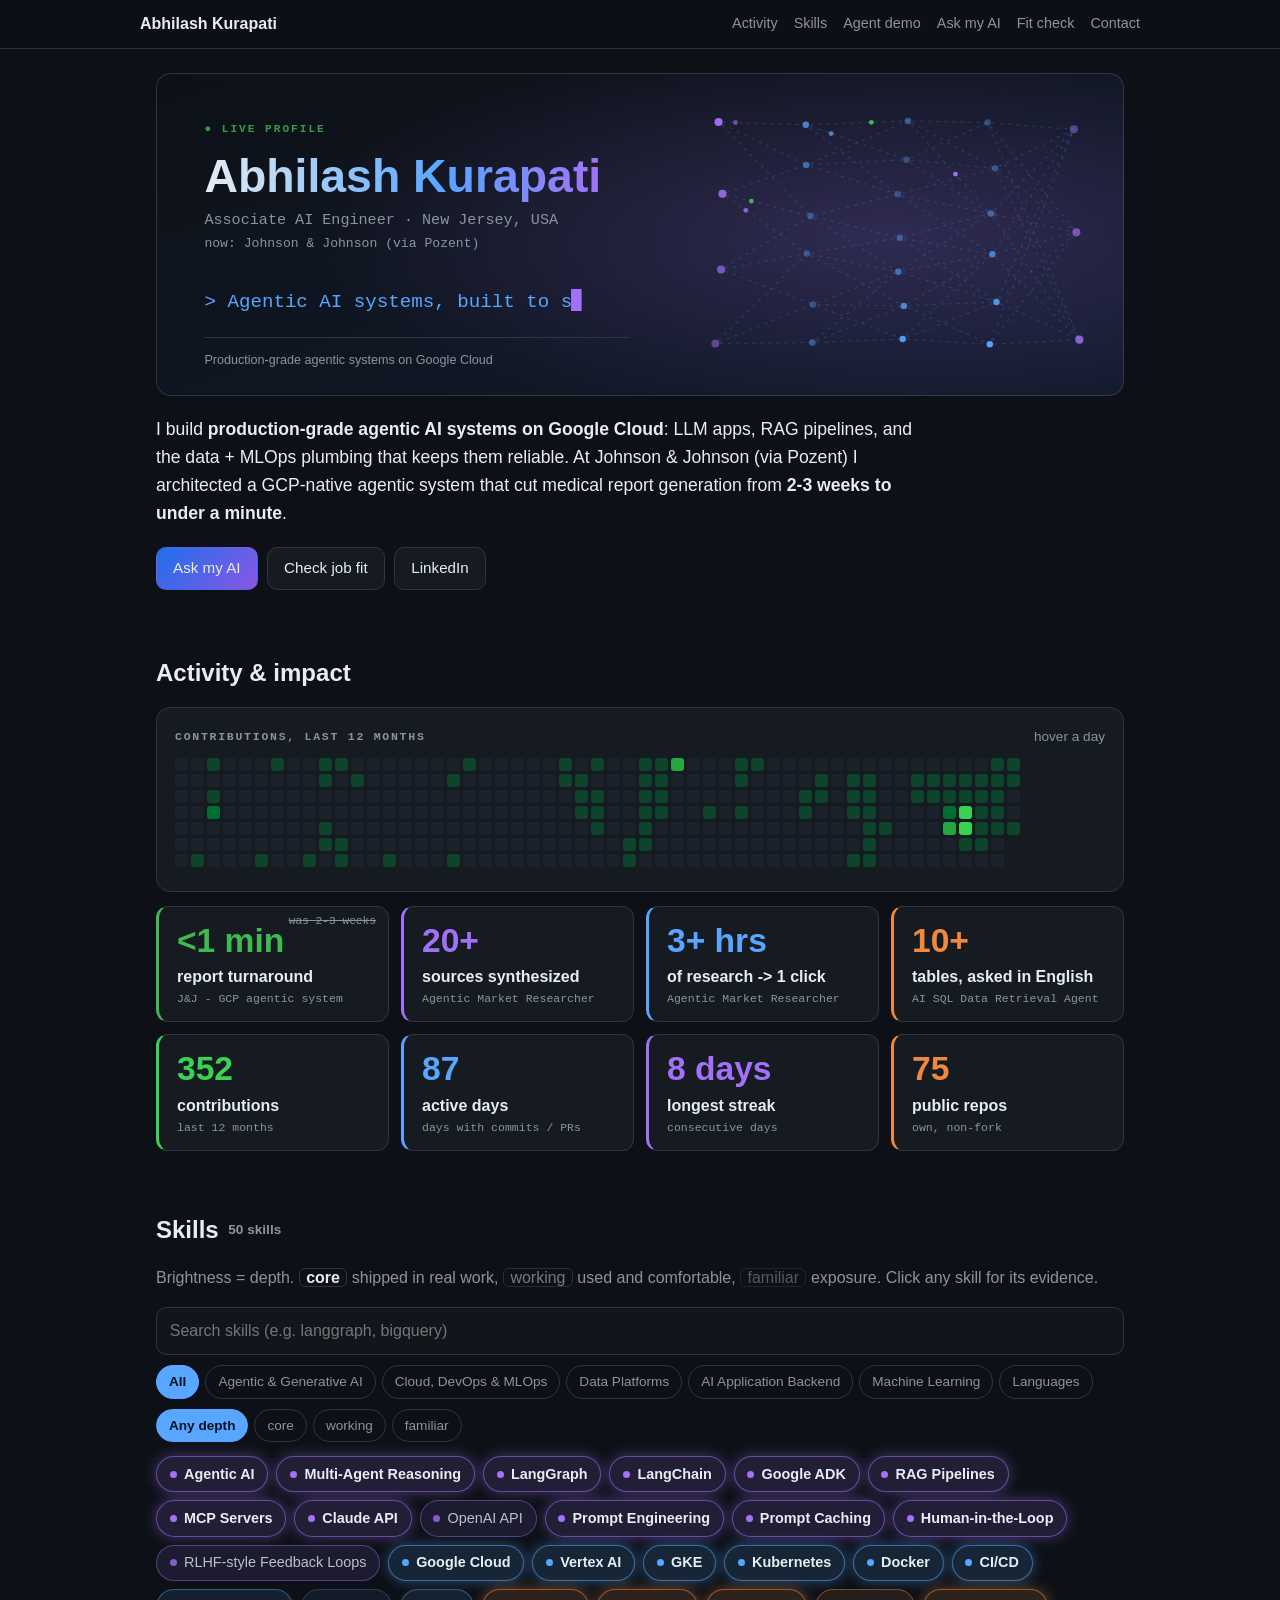
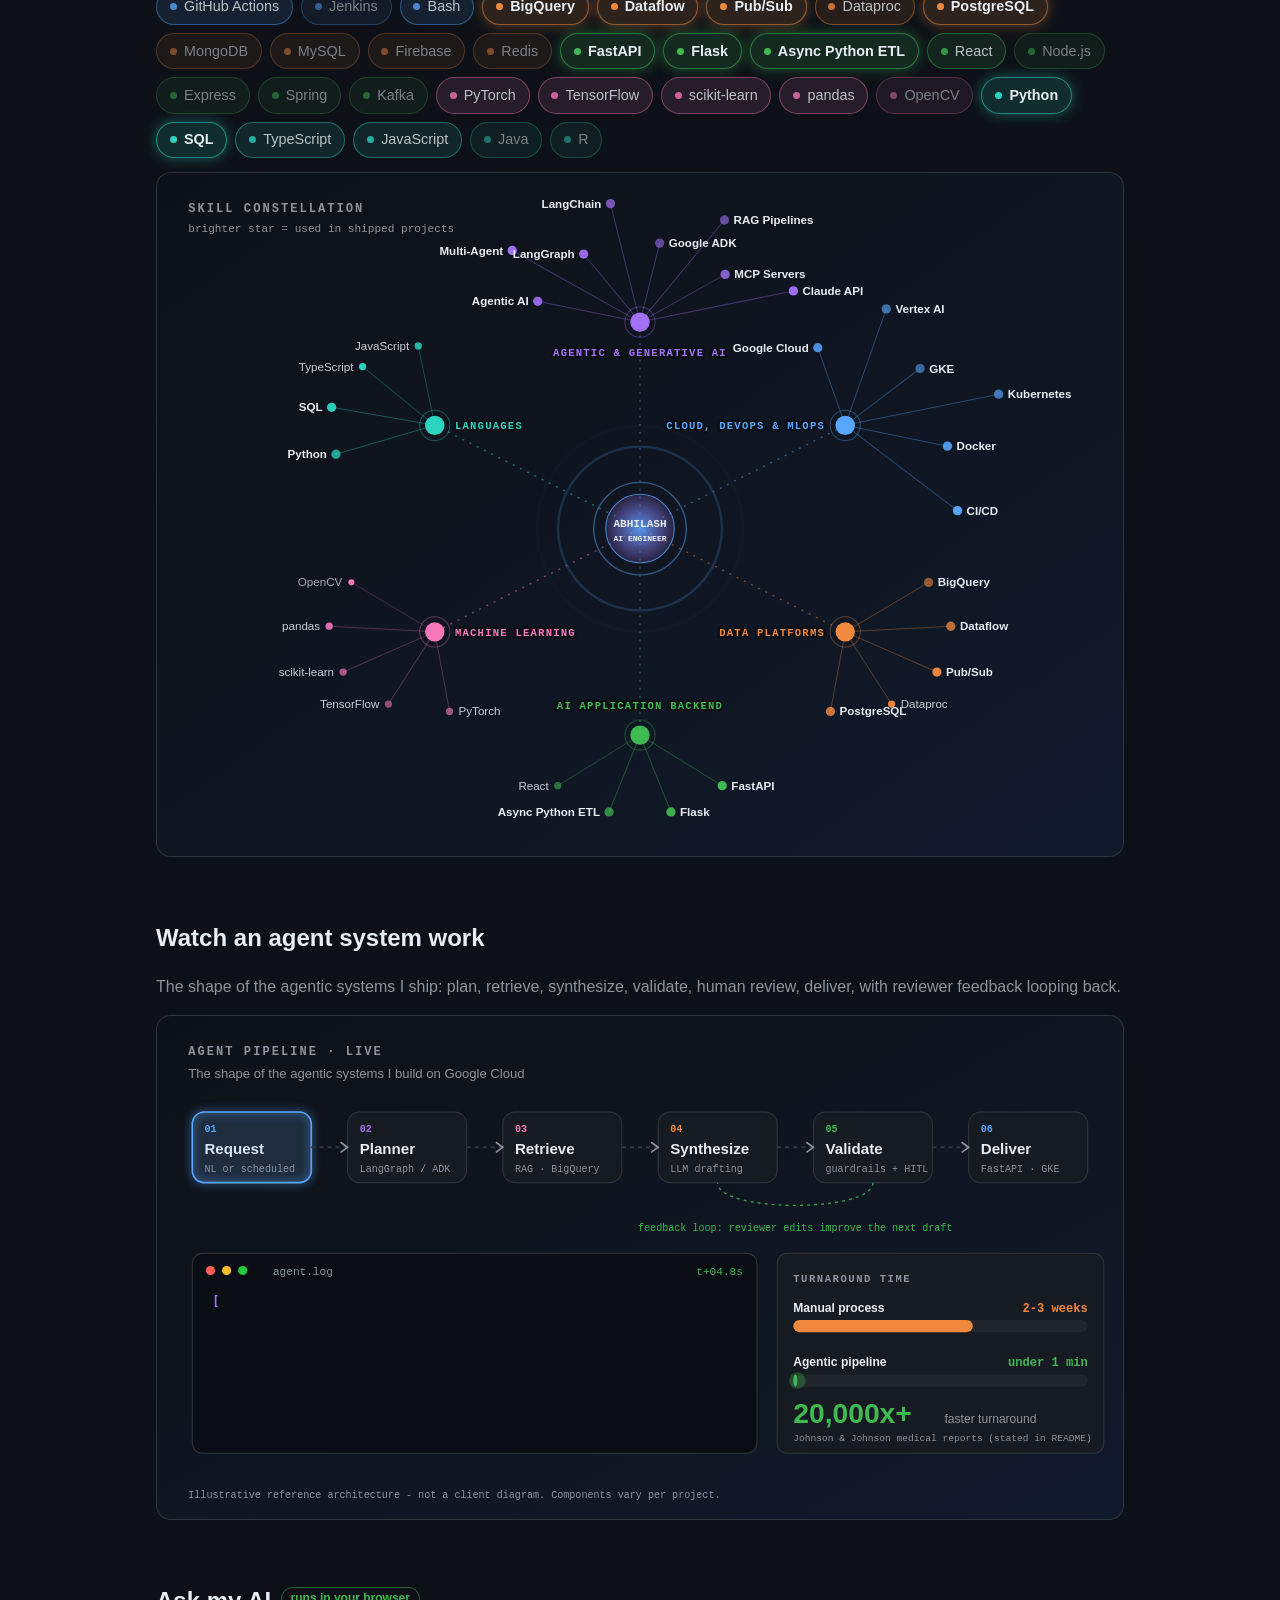
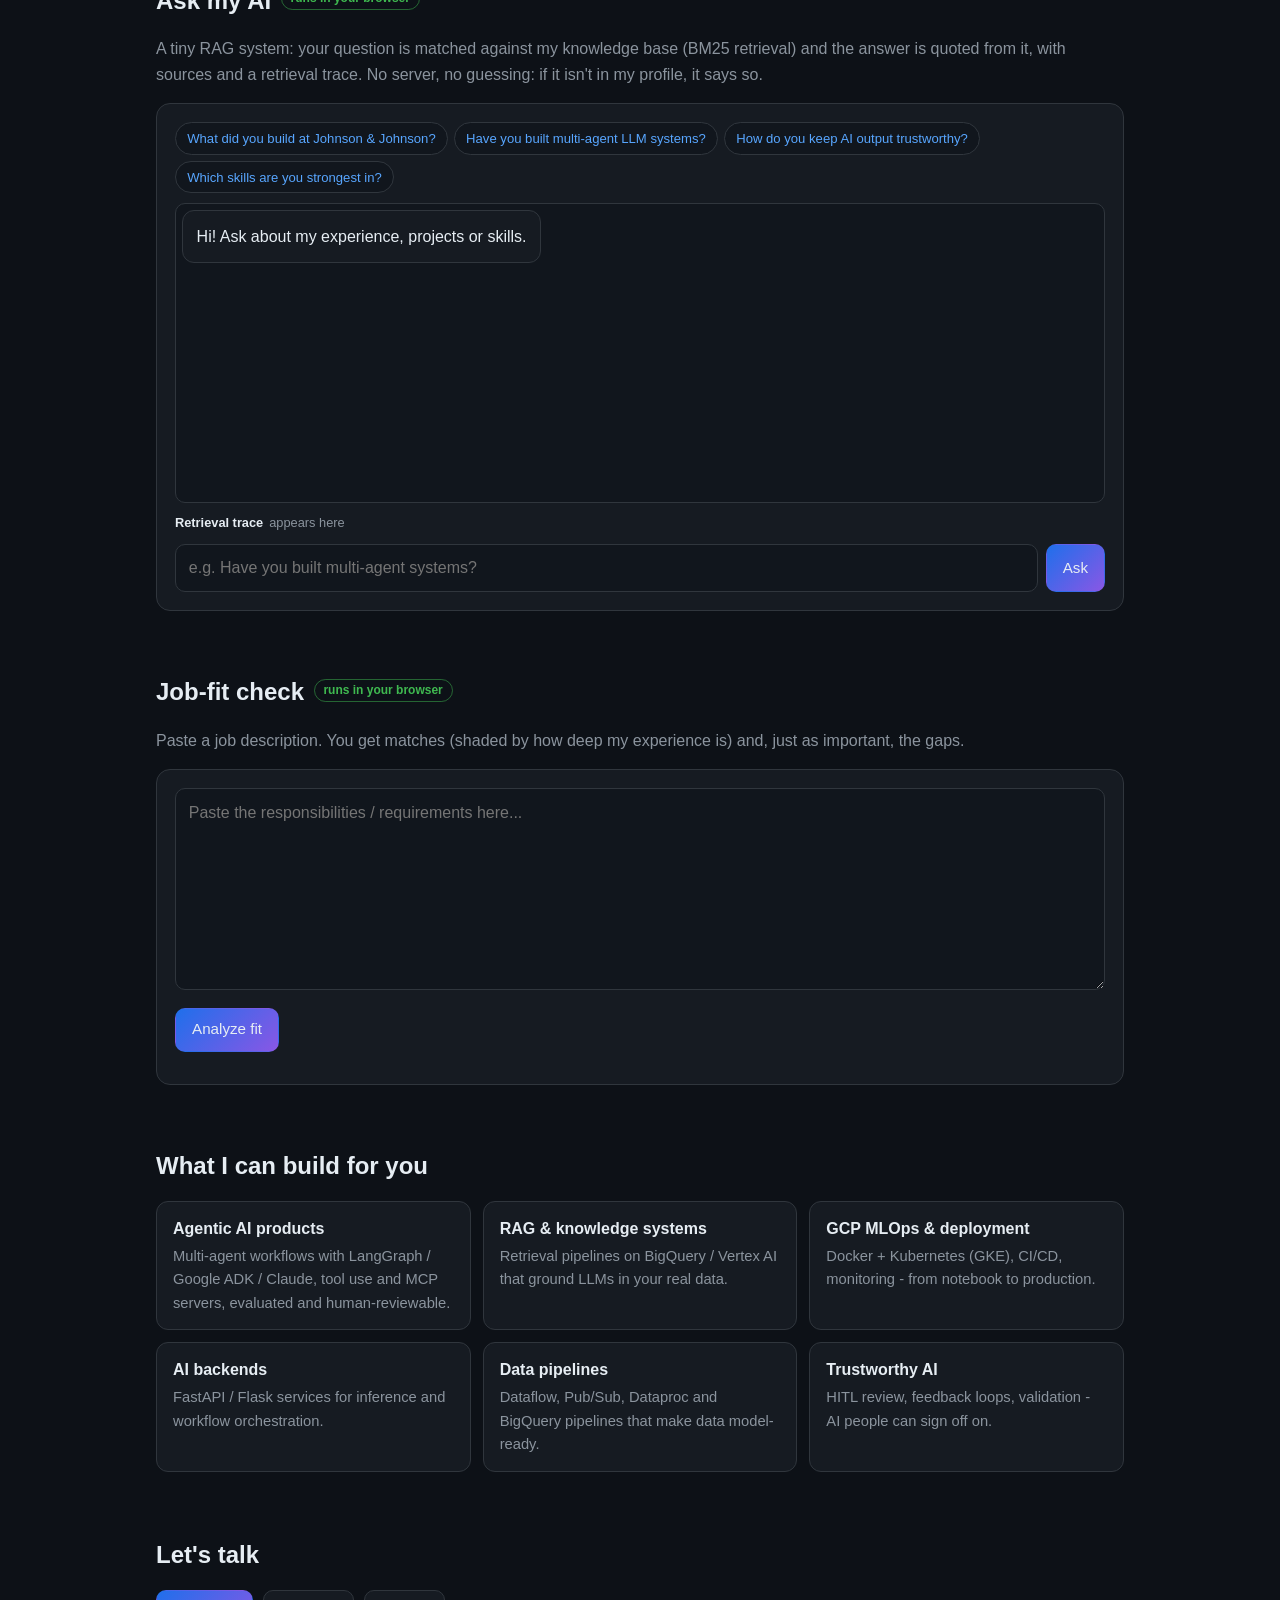
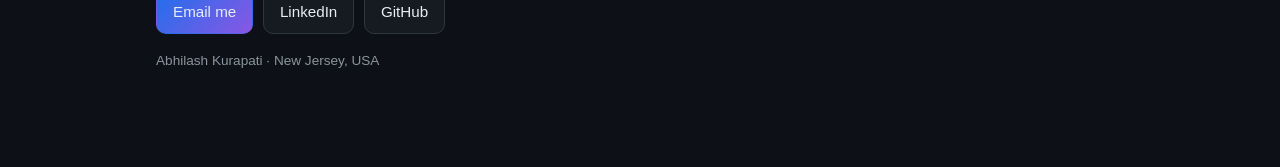
==== commit bc7a297a: "chore: refresh profile assets" ====
--- a/docs/index.html
+++ b/docs/index.html
@@ -33,7 +33,7 @@
       <noscript><img src="assets/contributions.svg" alt="Contribution graph" style="width:100%"></noscript>
     </div>
     <div class="tiles"><div class="tile" style="--c:#3fb950"><s class="was">was 2-3 weeks</s><div class="big">&lt;1 min</div><div class="lbl">report turnaround</div><div class="cap">J&amp;J - GCP agentic system</div></div><div class="tile" style="--c:#a371f7"><div class="big" data-count="20" data-suffix="+">20+</div><div class="lbl">sources synthesized</div><div class="cap">Agentic Market Researcher</div></div><div class="tile" style="--c:#58a6ff"><div class="big" data-count="3" data-suffix="+ hrs">3+ hrs</div><div class="lbl">of research -&gt; 1 click</div><div class="cap">Agentic Market Researcher</div></div><div class="tile" style="--c:#f0883e"><div class="big" data-count="10" data-suffix="+">10+</div><div class="lbl">tables, asked in English</div><div class="cap">AI SQL Data Retrieval Agent</div></div></div>
-    <div class="tiles"><div class="tile" style="--c:#39d353"><div class="big" data-count="350" data-suffix="">350</div><div class="lbl">contributions</div><div class="cap">last 12 months</div></div><div class="tile" style="--c:#58a6ff"><div class="big" data-count="86" data-suffix="">86</div><div class="lbl">active days</div><div class="cap">days with commits / PRs</div></div><div class="tile" style="--c:#a371f7"><div class="big" data-count="8" data-suffix=" days">8 days</div><div class="lbl">longest streak</div><div class="cap">consecutive days</div></div><div class="tile" style="--c:#f0883e"><div class="big" data-count="75" data-suffix="">75</div><div class="lbl">public repos</div><div class="cap">own, non-fork</div></div></div>
+    <div class="tiles"><div class="tile" style="--c:#39d353"><div class="big" data-count="353" data-suffix="">353</div><div class="lbl">contributions</div><div class="cap">last 12 months</div></div><div class="tile" style="--c:#58a6ff"><div class="big" data-count="87" data-suffix="">87</div><div class="lbl">active days</div><div class="cap">days with commits / PRs</div></div><div class="tile" style="--c:#a371f7"><div class="big" data-count="8" data-suffix=" days">8 days</div><div class="lbl">longest streak</div><div class="cap">consecutive days</div></div><div class="tile" style="--c:#f0883e"><div class="big" data-count="75" data-suffix="">75</div><div class="lbl">public repos</div><div class="cap">own, non-fork</div></div></div>
   </section>
 
   <section id="skills">
@@ -88,7 +88,7 @@
   </section>
 </main>
 <div id="tip" class="tip" hidden></div>
-<script type="application/json" id="data">{"repo":"akurapati1/akurapati1","email":"abhilash.kurapati1301@gmail.com","categories":[{"id":"ai","name":"Agentic & Generative AI","color":"#a371f7","skills":[{"name":"Agentic AI","level":"core","graph":true},{"name":"Multi-Agent Reasoning","short":"Multi-Agent","level":"core","graph":true},{"name":"LangGraph","level":"core","graph":true,"logo":""},{"name":"LangChain","level":"core","graph":true,"logo":"langchain"},{"name":"Google ADK","level":"core","graph":true,"logo":"google"},{"name":"RAG Pipelines","level":"core","graph":true},{"name":"MCP Servers","level":"core","graph":true},{"name":"Claude API","level":"core","graph":true,"logo":"anthropic"},{"name":"OpenAI API","level":"working"},{"name":"Prompt Engineering","level":"core"},{"name":"Prompt Caching","level":"core"},{"name":"Human-in-the-Loop","level":"core"},{"name":"RLHF-style Feedback Loops","level":"working"}]},{"id":"cloud","name":"Cloud, DevOps & MLOps","color":"#58a6ff","skills":[{"name":"Google Cloud","level":"core","graph":true,"logo":"googlecloud"},{"name":"Vertex AI","level":"core","graph":true,"logo":"googlecloud"},{"name":"GKE","level":"core","graph":true,"logo":"googlecloud"},{"name":"Kubernetes","level":"core","graph":true,"logo":"kubernetes"},{"name":"Docker","level":"core","graph":true,"logo":"docker"},{"name":"CI/CD","level":"core","graph":true},{"name":"GitHub Actions","level":"working","logo":"githubactions"},{"name":"Jenkins","level":"familiar","logo":"jenkins"},{"name":"Bash","level":"working","logo":"gnubash"}]},{"id":"data","name":"Data Platforms","color":"#f0883e","skills":[{"name":"BigQuery","level":"core","graph":true,"logo":"googlebigquery"},{"name":"Dataflow","level":"core","graph":true,"logo":"googlecloud"},{"name":"Pub/Sub","level":"core","graph":true,"logo":"googlecloud"},{"name":"Dataproc","level":"working","graph":true,"logo":"googlecloud"},{"name":"PostgreSQL","level":"core","graph":true,"logo":"postgresql"},{"name":"MongoDB","level":"familiar","logo":"mongodb"},{"name":"MySQL","level":"familiar","logo":"mysql"},{"name":"Firebase","level":"familiar","logo":"firebase"},{"name":"Redis","level":"familiar","logo":"redis"}]},{"id":"backend","name":"AI Application Backend","color":"#3fb950","skills":[{"name":"FastAPI","level":"core","graph":true,"logo":"fastapi"},{"name":"Flask","level":"core","graph":true,"logo":"flask"},{"name":"Async Python ETL","level":"core","graph":true},{"name":"React","level":"working","graph":true,"logo":"react"},{"name":"Node.js","level":"familiar","logo":"nodedotjs"},{"name":"Express","level":"familiar","logo":"express"},{"name":"Spring","level":"familiar","logo":"spring"},{"name":"Kafka","level":"familiar","logo":"apachekafka"}]},{"id":"ml","name":"Machine Learning","color":"#f778ba","skills":[{"name":"PyTorch","level":"working","graph":true,"logo":"pytorch"},{"name":"TensorFlow","level":"working","graph":true,"logo":"tensorflow"},{"name":"scikit-learn","level":"working","graph":true,"logo":"scikitlearn"},{"name":"pandas","level":"working","graph":true,"logo":"pandas"},{"name":"OpenCV","level":"familiar","graph":true,"logo":"opencv"}]},{"id":"lang","name":"Languages","color":"#2dd4bf","skills":[{"name":"Python","level":"core","graph":true,"logo":"python"},{"name":"SQL","level":"core","graph":true,"logo":"postgresql"},{"name":"TypeScript","level":"working","graph":true,"logo":"typescript"},{"name":"JavaScript","level":"working","graph":true,"logo":"javascript"},{"name":"Java","level":"familiar","logo":"openjdk"},{"name":"R","level":"familiar","logo":"r"}]}],"chunks":[{"title":"Summary","kind":"summary","lines":["AI Engineer based in New Jersey, USA (originally from India).","Builds production-grade agentic AI systems on Google Cloud: LLM-powered apps, RAG pipelines, and the data + MLOps infrastructure that keeps them reliable at scale.","Current role: Associate AI Engineer on enterprise AI for Johnson & Johnson, via Pozent."]},{"title":"Experience \u203a Associate AI Engineer - Johnson & Johnson (via Pozent)","kind":"experience","lines":["Architected a GCP-native agentic system for medical report generation.","Cut report turnaround from 2-3 weeks to under a minute.","Stack and practices: Google Cloud, Vertex AI, GKE, Docker, Kubernetes, CI/CD, BigQuery, Dataflow, Pub/Sub, Dataproc, FastAPI/Flask microservices, human-in-the-loop review, RLHF-inspired feedback loops, validation and monitoring."]},{"title":"Projects \u203a Agentic Market Researcher","kind":"project","lines":["Agentic AI research platform that synthesizes 20+ news, SEC/EDGAR and Reddit sources through async Python ETL.","Orchestrates Claude Haiku and Sonnet agents with prompt caching and weighted ranking.","Turns 3+ hours of manual research into one-click insights.","Tech: Claude API, multi-agent reasoning, prompt caching, FastAPI."]},{"title":"Projects \u203a AI SQL Data Retrieval Agent","kind":"project","lines":["LLM-powered SQL agent that converts natural-language prompts into context-aware queries across 10+ PostgreSQL tables.","3-stage LangChain workflow (generation, execution, formatting) with a React visualization interface.","Tech: LangChain, OpenAI, PostgreSQL, React."]},{"title":"Focus areas \u203a Agentic and generative AI","kind":"focus","lines":["Agentic and generative AI: LangChain, LangGraph, Google ADK, RAG, prompt engineering, MCP servers, multi-agent reasoning."]},{"title":"Focus areas \u203a GCP MLOps and deployment","kind":"focus","lines":["GCP MLOps and deployment: Vertex AI, GKE, Docker, Kubernetes, CI/CD, model-ready pipelines on BigQuery, Dataflow, Pub/Sub and Dataproc."]},{"title":"Focus areas \u203a AI application backend","kind":"focus","lines":["AI application backend: FastAPI and Flask microservices for inference and workflow orchestration."]},{"title":"Focus areas \u203a Trustworthy AI","kind":"focus","lines":["Trustworthy AI: human-in-the-loop review, RLHF-inspired feedback loops, validation and monitoring."]},{"title":"Contact","kind":"contact","lines":["Email: abhilash.kurapati1301@gmail.com","LinkedIn: https://www.linkedin.com/in/kurapati-abhilash/"]},{"title":"Skills \u203a Agentic & Generative AI","kind":"skills","lines":["core: Agentic AI, Multi-Agent Reasoning, LangGraph, LangChain, Google ADK, RAG Pipelines, MCP Servers, Claude API, Prompt Engineering, Prompt Caching, Human-in-the-Loop","working: OpenAI API, RLHF-style Feedback Loops"]},{"title":"Skills \u203a Cloud, DevOps & MLOps","kind":"skills","lines":["core: Google Cloud, Vertex AI, GKE, Kubernetes, Docker, CI/CD","working: GitHub Actions, Bash","familiar: Jenkins"]},{"title":"Skills \u203a Data Platforms","kind":"skills","lines":["core: BigQuery, Dataflow, Pub/Sub, PostgreSQL","working: Dataproc","familiar: MongoDB, MySQL, Firebase, Redis"]},{"title":"Skills \u203a AI Application Backend","kind":"skills","lines":["core: FastAPI, Flask, Async Python ETL","working: React","familiar: Node.js, Express, Spring, Kafka"]},{"title":"Skills \u203a Machine Learning","kind":"skills","lines":["working: PyTorch, TensorFlow, scikit-learn, pandas","familiar: OpenCV"]},{"title":"Skills \u203a Languages","kind":"skills","lines":["core: Python, SQL","working: TypeScript, JavaScript","familiar: Java, R"]},{"title":"What I can build \u203a Agentic AI products","kind":"offer","lines":["Multi-agent workflows with LangGraph / Google ADK / Claude, tool use and MCP servers, evaluated and human-reviewable."]},{"title":"What I can build \u203a RAG & knowledge systems","kind":"offer","lines":["Retrieval pipelines on BigQuery / Vertex AI that ground LLMs in your real data."]},{"title":"What I can build \u203a GCP MLOps & deployment","kind":"offer","lines":["Docker + Kubernetes (GKE), CI/CD, monitoring - from notebook to production."]},{"title":"What I can build \u203a AI backends","kind":"offer","lines":["FastAPI / Flask services for inference and workflow orchestration."]},{"title":"What I can build \u203a Data pipelines","kind":"offer","lines":["Dataflow, Pub/Sub, Dataproc and BigQuery pipelines that make data model-ready."]},{"title":"What I can build \u203a Trustworthy AI","kind":"offer","lines":["HITL review, feedback loops, validation - AI people can sign off on."]}],"stats":{"weeks":[[["2025-11-23",0,0,0],["2025-11-24",0,0,1],["2025-11-25",0,0,2],["2025-11-26",0,0,3],["2025-11-27",0,0,4],["2025-11-28",0,0,5],["2025-11-29",0,0,6]],[["2025-11-30",0,0,0],["2025-12-01",0,0,1],["2025-12-02",0,0,2],["2025-12-03",0,0,3],["2025-12-04",0,0,4],["2025-12-05",0,0,5],["2025-12-06",3,1,6]],[["2025-12-07",4,1,0],["2025-12-08",0,0,1],["2025-12-09",5,1,2],["2025-12-10",11,2,3],["2025-12-11",0,0,4],["2025-12-12",0,0,5],["2025-12-13",0,0,6]],[["2025-12-14",0,0,0],["2025-12-15",0,0,1],["2025-12-16",0,0,2],["2025-12-17",0,0,3],["2025-12-18",0,0,4],["2025-12-19",0,0,5],["2025-12-20",0,0,6]],[["2025-12-21",0,0,0],["2025-12-22",0,0,1],["2025-12-23",0,0,2],["2025-12-24",0,0,3],["2025-12-25",0,0,4],["2025-12-26",0,0,5],["2025-12-27",0,0,6]],[["2025-12-28",0,0,0],["2025-12-29",0,0,1],["2025-12-30",0,0,2],["2025-12-31",0,0,3],["2026-01-01",0,0,4],["2026-01-02",0,0,5],["2026-01-03",3,1,6]],[["2026-01-04",1,1,0],["2026-01-05",0,0,1],["2026-01-06",0,0,2],["2026-01-07",0,0,3],["2026-01-08",0,0,4],["2026-01-09",0,0,5],["2026-01-10",0,0,6]],[["2026-01-11",0,0,0],["2026-01-12",0,0,1],["2026-01-13",0,0,2],["2026-01-14",0,0,3],["2026-01-15",0,0,4],["2026-01-16",0,0,5],["2026-01-17",0,0,6]],[["2026-01-18",0,0,0],["2026-01-19",0,0,1],["2026-01-20",0,0,2],["2026-01-21",0,0,3],["2026-01-22",0,0,4],["2026-01-23",0,0,5],["2026-01-24",6,1,6]],[["2026-01-25",5,1,0],["2026-01-26",1,1,1],["2026-01-27",0,0,2],["2026-01-28",0,0,3],["2026-01-29",1,1,4],["2026-01-30",2,1,5],["2026-01-31",0,0,6]],[["2026-02-01",1,1,0],["2026-02-02",0,0,1],["2026-02-03",0,0,2],["2026-02-04",0,0,3],["2026-02-05",0,0,4],["2026-02-06",1,1,5],["2026-02-07",1,1,6]],[["2026-02-08",0,0,0],["2026-02-09",2,1,1],["2026-02-10",0,0,2],["2026-02-11",0,0,3],["2026-02-12",0,0,4],["2026-02-13",0,0,5],["2026-02-14",0,0,6]],[["2026-02-15",0,0,0],["2026-02-16",0,0,1],["2026-02-17",0,0,2],["2026-02-18",0,0,3],["2026-02-19",0,0,4],["2026-02-20",0,0,5],["2026-02-21",0,0,6]],[["2026-02-22",0,0,0],["2026-02-23",0,0,1],["2026-02-24",0,0,2],["2026-02-25",0,0,3],["2026-02-26",0,0,4],["2026-02-27",0,0,5],["2026-02-28",4,1,6]],[["2026-03-01",0,0,0],["2026-03-02",0,0,1],["2026-03-03",0,0,2],["2026-03-04",0,0,3],["2026-03-05",0,0,4],["2026-03-06",0,0,5],["2026-03-07",0,0,6]],[["2026-03-08",0,0,0],["2026-03-09",0,0,1],["2026-03-10",0,0,2],["2026-03-11",0,0,3],["2026-03-12",0,0,4],["2026-03-13",0,0,5],["2026-03-14",0,0,6]],[["2026-03-15",0,0,0],["2026-03-16",0,0,1],["2026-03-17",0,0,2],["2026-03-18",0,0,3],["2026-03-19",0,0,4],["2026-03-20",0,0,5],["2026-03-21",0,0,6]],[["2026-03-22",0,0,0],["2026-03-23",7,1,1],["2026-03-24",0,0,2],["2026-03-25",0,0,3],["2026-03-26",0,0,4],["2026-03-27",0,0,5],["2026-03-28",1,1,6]],[["2026-03-29",4,1,0],["2026-03-30",0,0,1],["2026-03-31",0,0,2],["2026-04-01",0,0,3],["2026-04-02",0,0,4],["2026-04-03",0,0,5],["2026-04-04",0,0,6]],[["2026-04-05",0,0,0],["2026-04-06",0,0,1],["2026-04-07",0,0,2],["2026-04-08",0,0,3],["2026-04-09",0,0,4],["2026-04-10",0,0,5],["2026-04-11",0,0,6]],[["2026-04-12",0,0,0],["2026-04-13",0,0,1],["2026-04-14",0,0,2],["2026-04-15",0,0,3],["2026-04-16",0,0,4],["2026-04-17",0,0,5],["2026-04-18",0,0,6]],[["2026-04-19",0,0,0],["2026-04-20",0,0,1],["2026-04-21",0,0,2],["2026-04-22",0,0,3],["2026-04-23",0,0,4],["2026-04-24",0,0,5],["2026-04-25",0,0,6]],[["2026-04-26",0,0,0],["2026-04-27",0,0,1],["2026-04-28",0,0,2],["2026-04-29",0,0,3],["2026-04-30",0,0,4],["2026-05-01",0,0,5],["2026-05-02",0,0,6]],[["2026-05-03",0,0,0],["2026-05-04",0,0,1],["2026-05-05",0,0,2],["2026-05-06",0,0,3],["2026-05-07",0,0,4],["2026-05-08",0,0,5],["2026-05-09",0,0,6]],[["2026-05-10",6,1,0],["2026-05-11",1,1,1],["2026-05-12",0,0,2],["2026-05-13",0,0,3],["2026-05-14",0,0,4],["2026-05-15",0,0,5],["2026-05-16",0,0,6]],[["2026-05-17",0,0,0],["2026-05-18",7,1,1],["2026-05-19",5,1,2],["2026-05-20",7,1,3],["2026-05-21",0,0,4],["2026-05-22",0,0,5],["2026-05-23",0,0,6]],[["2026-05-24",3,1,0],["2026-05-25",0,0,1],["2026-05-26",5,1,2],["2026-05-27",3,1,3],["2026-05-28",1,1,4],["2026-05-29",0,0,5],["2026-05-30",0,0,6]],[["2026-05-31",0,0,0],["2026-06-01",0,0,1],["2026-06-02",0,0,2],["2026-06-03",0,0,3],["2026-06-04",0,0,4],["2026-06-05",0,0,5],["2026-06-06",0,0,6]],[["2026-06-07",0,0,0],["2026-06-08",0,0,1],["2026-06-09",0,0,2],["2026-06-10",0,0,3],["2026-06-11",0,0,4],["2026-06-12",2,1,5],["2026-06-13",1,1,6]],[["2026-06-14",3,1,0],["2026-06-15",5,1,1],["2026-06-16",1,1,2],["2026-06-17",4,1,3],["2026-06-18",4,1,4],["2026-06-19",1,1,5],["2026-06-20",0,0,6]],[["2026-06-21",3,1,0],["2026-06-22",1,1,1],["2026-06-23",3,1,2],["2026-06-24",1,1,3],["2026-06-25",0,0,4],["2026-06-26",0,0,5],["2026-06-27",0,0,6]],[["2026-06-28",16,3,0],["2026-06-29",0,0,1],["2026-06-30",0,0,2],["2026-07-01",0,0,3],["2026-07-02",0,0,4],["2026-07-03",0,0,5],["2026-07-04",0,0,6]],[["2026-07-05",0,0,0],["2026-07-06",0,0,1],["2026-07-07",0,0,2],["2026-07-08",0,0,3],["2026-07-09",0,0,4],["2026-07-10",0,0,5],["2026-07-11",0,0,6]],[["2026-07-12",0,0,0],["2026-07-13",0,0,1],["2026-07-14",0,0,2],["2026-07-15",1,1,3],["2026-07-16",0,0,4],["2026-07-17",0,0,5],["2026-07-18",0,0,6]],[["2026-07-19",0,0,0],["2026-07-20",0,0,1],["2026-07-21",0,0,2],["2026-07-22",0,0,3],["2026-07-23",0,0,4],["2026-07-24",0,0,5],["2026-07-25",0,0,6]],[["2026-07-26",5,1,0],["2026-07-27",1,1,1],["2026-07-28",0,0,2],["2026-07-29",3,1,3],["2026-07-30",0,0,4],["2026-07-31",0,0,5],["2026-08-01",0,0,6]],[["2026-08-02",2,1,0],["2026-08-03",0,0,1],["2026-08-04",0,0,2],["2026-08-05",0,0,3],["2026-08-06",0,0,4],["2026-08-07",0,0,5],["2026-08-08",0,0,6]],[["2026-08-09",0,0,0],["2026-08-10",0,0,1],["2026-08-11",0,0,2],["2026-08-12",0,0,3],["2026-08-13",0,0,4],["2026-08-14",0,0,5],["2026-08-15",0,0,6]],[["2026-08-16",0,0,0],["2026-08-17",0,0,1],["2026-08-18",0,0,2],["2026-08-19",0,0,3],["2026-08-20",0,0,4],["2026-08-21",0,0,5],["2026-08-22",0,0,6]],[["2026-08-23",0,0,0],["2026-08-24",0,0,1],["2026-08-25",3,1,2],["2026-08-26",1,1,3],["2026-08-27",0,0,4],["2026-08-28",0,0,5],["2026-08-29",0,0,6]],[["2026-08-30",0,0,0],["2026-08-31",1,1,1],["2026-09-01",1,1,2],["2026-09-02",0,0,3],["2026-09-03",0,0,4],["2026-09-04",0,0,5],["2026-09-05",0,0,6]],[["2026-09-06",0,0,0],["2026-09-07",0,0,1],["2026-09-08",0,0,2],["2026-09-09",0,0,3],["2026-09-10",0,0,4],["2026-09-11",0,0,5],["2026-09-12",0,0,6]],[["2026-09-13",0,0,0],["2026-09-14",1,1,1],["2026-09-15",3,1,2],["2026-09-16",2,1,3],["2026-09-17",0,0,4],["2026-09-18",0,0,5],["2026-09-19",5,1,6]],[["2026-09-20",0,0,0],["2026-09-21",1,1,1],["2026-09-22",2,1,2],["2026-09-23",1,1,3],["2026-09-24",1,1,4],["2026-09-25",4,1,5],["2026-09-26",2,1,6]],[["2026-09-27",0,0,0],["2026-09-28",0,0,1],["2026-09-29",0,0,2],["2026-09-30",0,0,3],["2026-10-01",2,1,4],["2026-10-02",0,0,5],["2026-10-03",0,0,6]],[["2026-10-04",0,0,0],["2026-10-05",0,0,1],["2026-10-06",0,0,2],["2026-10-07",0,0,3],["2026-10-08",0,0,4],["2026-10-09",0,0,5],["2026-10-10",0,0,6]],[["2026-10-11",0,0,0],["2026-10-12",4,1,1],["2026-10-13",4,1,2],["2026-10-14",0,0,3],["2026-10-15",0,0,4],["2026-10-16",0,0,5],["2026-10-17",0,0,6]],[["2026-10-18",0,0,0],["2026-10-19",1,1,1],["2026-10-20",1,1,2],["2026-10-21",0,0,3],["2026-10-22",0,0,4],["2026-10-23",0,0,5],["2026-10-24",0,0,6]],[["2026-10-25",0,0,0],["2026-10-26",1,1,1],["2026-10-27",2,1,2],["2026-10-28",10,2,3],["2026-10-29",20,3,4],["2026-10-30",0,0,5],["2026-10-31",0,0,6]],[["2026-11-01",0,0,0],["2026-11-02",2,1,1],["2026-11-03",4,1,2],["2026-11-04",52,4,3],["2026-11-05",30,4,4],["2026-11-06",1,1,5],["2026-11-07",0,0,6]],[["2026-11-08",0,0,0],["2026-11-09",2,1,1],["2026-11-10",3,1,2],["2026-11-11",5,1,3],["2026-11-12",1,1,4],["2026-11-13",1,1,5],["2026-11-14",0,0,6]],[["2026-11-15",1,1,0],["2026-11-16",1,1,1],["2026-11-17",2,1,2],["2026-11-18",4,1,3],["2026-11-19",4,1,4],["2026-11-20",0,0,5],["2026-11-21",0,0,6]],[["2026-11-22",5,1,0],["2026-11-23",1,1,1],["2026-11-24",0,0,2],["2026-11-25",0,0,3]]],"summary":{"total":350,"active":86,"best":52,"longest":8,"current":0},"repos":75}}</script>
+<script type="application/json" id="data">{"repo":"akurapati1/akurapati1","email":"abhilash.kurapati1301@gmail.com","categories":[{"id":"ai","name":"Agentic & Generative AI","color":"#a371f7","skills":[{"name":"Agentic AI","level":"core","graph":true},{"name":"Multi-Agent Reasoning","short":"Multi-Agent","level":"core","graph":true},{"name":"LangGraph","level":"core","graph":true,"logo":""},{"name":"LangChain","level":"core","graph":true,"logo":"langchain"},{"name":"Google ADK","level":"core","graph":true,"logo":"google"},{"name":"RAG Pipelines","level":"core","graph":true},{"name":"MCP Servers","level":"core","graph":true},{"name":"Claude API","level":"core","graph":true,"logo":"anthropic"},{"name":"OpenAI API","level":"working"},{"name":"Prompt Engineering","level":"core"},{"name":"Prompt Caching","level":"core"},{"name":"Human-in-the-Loop","level":"core"},{"name":"RLHF-style Feedback Loops","level":"working"}]},{"id":"cloud","name":"Cloud, DevOps & MLOps","color":"#58a6ff","skills":[{"name":"Google Cloud","level":"core","graph":true,"logo":"googlecloud"},{"name":"Vertex AI","level":"core","graph":true,"logo":"googlecloud"},{"name":"GKE","level":"core","graph":true,"logo":"googlecloud"},{"name":"Kubernetes","level":"core","graph":true,"logo":"kubernetes"},{"name":"Docker","level":"core","graph":true,"logo":"docker"},{"name":"CI/CD","level":"core","graph":true},{"name":"GitHub Actions","level":"working","logo":"githubactions"},{"name":"Jenkins","level":"familiar","logo":"jenkins"},{"name":"Bash","level":"working","logo":"gnubash"}]},{"id":"data","name":"Data Platforms","color":"#f0883e","skills":[{"name":"BigQuery","level":"core","graph":true,"logo":"googlebigquery"},{"name":"Dataflow","level":"core","graph":true,"logo":"googlecloud"},{"name":"Pub/Sub","level":"core","graph":true,"logo":"googlecloud"},{"name":"Dataproc","level":"working","graph":true,"logo":"googlecloud"},{"name":"PostgreSQL","level":"core","graph":true,"logo":"postgresql"},{"name":"MongoDB","level":"familiar","logo":"mongodb"},{"name":"MySQL","level":"familiar","logo":"mysql"},{"name":"Firebase","level":"familiar","logo":"firebase"},{"name":"Redis","level":"familiar","logo":"redis"}]},{"id":"backend","name":"AI Application Backend","color":"#3fb950","skills":[{"name":"FastAPI","level":"core","graph":true,"logo":"fastapi"},{"name":"Flask","level":"core","graph":true,"logo":"flask"},{"name":"Async Python ETL","level":"core","graph":true},{"name":"React","level":"working","graph":true,"logo":"react"},{"name":"Node.js","level":"familiar","logo":"nodedotjs"},{"name":"Express","level":"familiar","logo":"express"},{"name":"Spring","level":"familiar","logo":"spring"},{"name":"Kafka","level":"familiar","logo":"apachekafka"}]},{"id":"ml","name":"Machine Learning","color":"#f778ba","skills":[{"name":"PyTorch","level":"working","graph":true,"logo":"pytorch"},{"name":"TensorFlow","level":"working","graph":true,"logo":"tensorflow"},{"name":"scikit-learn","level":"working","graph":true,"logo":"scikitlearn"},{"name":"pandas","level":"working","graph":true,"logo":"pandas"},{"name":"OpenCV","level":"familiar","graph":true,"logo":"opencv"}]},{"id":"lang","name":"Languages","color":"#2dd4bf","skills":[{"name":"Python","level":"core","graph":true,"logo":"python"},{"name":"SQL","level":"core","graph":true,"logo":"postgresql"},{"name":"TypeScript","level":"working","graph":true,"logo":"typescript"},{"name":"JavaScript","level":"working","graph":true,"logo":"javascript"},{"name":"Java","level":"familiar","logo":"openjdk"},{"name":"R","level":"familiar","logo":"r"}]}],"chunks":[{"title":"Summary","kind":"summary","lines":["AI Engineer based in New Jersey, USA (originally from India).","Builds production-grade agentic AI systems on Google Cloud: LLM-powered apps, RAG pipelines, and the data + MLOps infrastructure that keeps them reliable at scale.","Current role: Associate AI Engineer on enterprise AI for Johnson & Johnson, via Pozent."]},{"title":"Experience \u203a Associate AI Engineer - Johnson & Johnson (via Pozent)","kind":"experience","lines":["Architected a GCP-native agentic system for medical report generation.","Cut report turnaround from 2-3 weeks to under a minute.","Stack and practices: Google Cloud, Vertex AI, GKE, Docker, Kubernetes, CI/CD, BigQuery, Dataflow, Pub/Sub, Dataproc, FastAPI/Flask microservices, human-in-the-loop review, RLHF-inspired feedback loops, validation and monitoring."]},{"title":"Projects \u203a Agentic Market Researcher","kind":"project","lines":["Agentic AI research platform that synthesizes 20+ news, SEC/EDGAR and Reddit sources through async Python ETL.","Orchestrates Claude Haiku and Sonnet agents with prompt caching and weighted ranking.","Turns 3+ hours of manual research into one-click insights.","Tech: Claude API, multi-agent reasoning, prompt caching, FastAPI."]},{"title":"Projects \u203a AI SQL Data Retrieval Agent","kind":"project","lines":["LLM-powered SQL agent that converts natural-language prompts into context-aware queries across 10+ PostgreSQL tables.","3-stage LangChain workflow (generation, execution, formatting) with a React visualization interface.","Tech: LangChain, OpenAI, PostgreSQL, React."]},{"title":"Focus areas \u203a Agentic and generative AI","kind":"focus","lines":["Agentic and generative AI: LangChain, LangGraph, Google ADK, RAG, prompt engineering, MCP servers, multi-agent reasoning."]},{"title":"Focus areas \u203a GCP MLOps and deployment","kind":"focus","lines":["GCP MLOps and deployment: Vertex AI, GKE, Docker, Kubernetes, CI/CD, model-ready pipelines on BigQuery, Dataflow, Pub/Sub and Dataproc."]},{"title":"Focus areas \u203a AI application backend","kind":"focus","lines":["AI application backend: FastAPI and Flask microservices for inference and workflow orchestration."]},{"title":"Focus areas \u203a Trustworthy AI","kind":"focus","lines":["Trustworthy AI: human-in-the-loop review, RLHF-inspired feedback loops, validation and monitoring."]},{"title":"Contact","kind":"contact","lines":["Email: abhilash.kurapati1301@gmail.com","LinkedIn: https://www.linkedin.com/in/kurapati-abhilash/"]},{"title":"Skills \u203a Agentic & Generative AI","kind":"skills","lines":["core: Agentic AI, Multi-Agent Reasoning, LangGraph, LangChain, Google ADK, RAG Pipelines, MCP Servers, Claude API, Prompt Engineering, Prompt Caching, Human-in-the-Loop","working: OpenAI API, RLHF-style Feedback Loops"]},{"title":"Skills \u203a Cloud, DevOps & MLOps","kind":"skills","lines":["core: Google Cloud, Vertex AI, GKE, Kubernetes, Docker, CI/CD","working: GitHub Actions, Bash","familiar: Jenkins"]},{"title":"Skills \u203a Data Platforms","kind":"skills","lines":["core: BigQuery, Dataflow, Pub/Sub, PostgreSQL","working: Dataproc","familiar: MongoDB, MySQL, Firebase, Redis"]},{"title":"Skills \u203a AI Application Backend","kind":"skills","lines":["core: FastAPI, Flask, Async Python ETL","working: React","familiar: Node.js, Express, Spring, Kafka"]},{"title":"Skills \u203a Machine Learning","kind":"skills","lines":["working: PyTorch, TensorFlow, scikit-learn, pandas","familiar: OpenCV"]},{"title":"Skills \u203a Languages","kind":"skills","lines":["core: Python, SQL","working: TypeScript, JavaScript","familiar: Java, R"]},{"title":"What I can build \u203a Agentic AI products","kind":"offer","lines":["Multi-agent workflows with LangGraph / Google ADK / Claude, tool use and MCP servers, evaluated and human-reviewable."]},{"title":"What I can build \u203a RAG & knowledge systems","kind":"offer","lines":["Retrieval pipelines on BigQuery / Vertex AI that ground LLMs in your real data."]},{"title":"What I can build \u203a GCP MLOps & deployment","kind":"offer","lines":["Docker + Kubernetes (GKE), CI/CD, monitoring - from notebook to production."]},{"title":"What I can build \u203a AI backends","kind":"offer","lines":["FastAPI / Flask services for inference and workflow orchestration."]},{"title":"What I can build \u203a Data pipelines","kind":"offer","lines":["Dataflow, Pub/Sub, Dataproc and BigQuery pipelines that make data model-ready."]},{"title":"What I can build \u203a Trustworthy AI","kind":"offer","lines":["HITL review, feedback loops, validation - AI people can sign off on."]}],"stats":{"weeks":[[["2025-11-23",0,0,0],["2025-11-24",0,0,1],["2025-11-25",0,0,2],["2025-11-26",0,0,3],["2025-11-27",0,0,4],["2025-11-28",0,0,5],["2025-11-29",0,0,6]],[["2025-11-30",0,0,0],["2025-12-01",0,0,1],["2025-12-02",0,0,2],["2025-12-03",0,0,3],["2025-12-04",0,0,4],["2025-12-05",0,0,5],["2025-12-06",3,1,6]],[["2025-12-07",4,1,0],["2025-12-08",0,0,1],["2025-12-09",5,1,2],["2025-12-10",11,2,3],["2025-12-11",0,0,4],["2025-12-12",0,0,5],["2025-12-13",0,0,6]],[["2025-12-14",0,0,0],["2025-12-15",0,0,1],["2025-12-16",0,0,2],["2025-12-17",0,0,3],["2025-12-18",0,0,4],["2025-12-19",0,0,5],["2025-12-20",0,0,6]],[["2025-12-21",0,0,0],["2025-12-22",0,0,1],["2025-12-23",0,0,2],["2025-12-24",0,0,3],["2025-12-25",0,0,4],["2025-12-26",0,0,5],["2025-12-27",0,0,6]],[["2025-12-28",0,0,0],["2025-12-29",0,0,1],["2025-12-30",0,0,2],["2025-12-31",0,0,3],["2026-01-01",0,0,4],["2026-01-02",0,0,5],["2026-01-03",3,1,6]],[["2026-01-04",1,1,0],["2026-01-05",0,0,1],["2026-01-06",0,0,2],["2026-01-07",0,0,3],["2026-01-08",0,0,4],["2026-01-09",0,0,5],["2026-01-10",0,0,6]],[["2026-01-11",0,0,0],["2026-01-12",0,0,1],["2026-01-13",0,0,2],["2026-01-14",0,0,3],["2026-01-15",0,0,4],["2026-01-16",0,0,5],["2026-01-17",0,0,6]],[["2026-01-18",0,0,0],["2026-01-19",0,0,1],["2026-01-20",0,0,2],["2026-01-21",0,0,3],["2026-01-22",0,0,4],["2026-01-23",0,0,5],["2026-01-24",6,1,6]],[["2026-01-25",5,1,0],["2026-01-26",1,1,1],["2026-01-27",0,0,2],["2026-01-28",0,0,3],["2026-01-29",1,1,4],["2026-01-30",2,1,5],["2026-01-31",0,0,6]],[["2026-02-01",1,1,0],["2026-02-02",0,0,1],["2026-02-03",0,0,2],["2026-02-04",0,0,3],["2026-02-05",0,0,4],["2026-02-06",1,1,5],["2026-02-07",1,1,6]],[["2026-02-08",0,0,0],["2026-02-09",2,1,1],["2026-02-10",0,0,2],["2026-02-11",0,0,3],["2026-02-12",0,0,4],["2026-02-13",0,0,5],["2026-02-14",0,0,6]],[["2026-02-15",0,0,0],["2026-02-16",0,0,1],["2026-02-17",0,0,2],["2026-02-18",0,0,3],["2026-02-19",0,0,4],["2026-02-20",0,0,5],["2026-02-21",0,0,6]],[["2026-02-22",0,0,0],["2026-02-23",0,0,1],["2026-02-24",0,0,2],["2026-02-25",0,0,3],["2026-02-26",0,0,4],["2026-02-27",0,0,5],["2026-02-28",4,1,6]],[["2026-03-01",0,0,0],["2026-03-02",0,0,1],["2026-03-03",0,0,2],["2026-03-04",0,0,3],["2026-03-05",0,0,4],["2026-03-06",0,0,5],["2026-03-07",0,0,6]],[["2026-03-08",0,0,0],["2026-03-09",0,0,1],["2026-03-10",0,0,2],["2026-03-11",0,0,3],["2026-03-12",0,0,4],["2026-03-13",0,0,5],["2026-03-14",0,0,6]],[["2026-03-15",0,0,0],["2026-03-16",0,0,1],["2026-03-17",0,0,2],["2026-03-18",0,0,3],["2026-03-19",0,0,4],["2026-03-20",0,0,5],["2026-03-21",0,0,6]],[["2026-03-22",0,0,0],["2026-03-23",7,1,1],["2026-03-24",0,0,2],["2026-03-25",0,0,3],["2026-03-26",0,0,4],["2026-03-27",0,0,5],["2026-03-28",1,1,6]],[["2026-03-29",4,1,0],["2026-03-30",0,0,1],["2026-03-31",0,0,2],["2026-04-01",0,0,3],["2026-04-02",0,0,4],["2026-04-03",0,0,5],["2026-04-04",0,0,6]],[["2026-04-05",0,0,0],["2026-04-06",0,0,1],["2026-04-07",0,0,2],["2026-04-08",0,0,3],["2026-04-09",0,0,4],["2026-04-10",0,0,5],["2026-04-11",0,0,6]],[["2026-04-12",0,0,0],["2026-04-13",0,0,1],["2026-04-14",0,0,2],["2026-04-15",0,0,3],["2026-04-16",0,0,4],["2026-04-17",0,0,5],["2026-04-18",0,0,6]],[["2026-04-19",0,0,0],["2026-04-20",0,0,1],["2026-04-21",0,0,2],["2026-04-22",0,0,3],["2026-04-23",0,0,4],["2026-04-24",0,0,5],["2026-04-25",0,0,6]],[["2026-04-26",0,0,0],["2026-04-27",0,0,1],["2026-04-28",0,0,2],["2026-04-29",0,0,3],["2026-04-30",0,0,4],["2026-05-01",0,0,5],["2026-05-02",0,0,6]],[["2026-05-03",0,0,0],["2026-05-04",0,0,1],["2026-05-05",0,0,2],["2026-05-06",0,0,3],["2026-05-07",0,0,4],["2026-05-08",0,0,5],["2026-05-09",0,0,6]],[["2026-05-10",6,1,0],["2026-05-11",1,1,1],["2026-05-12",0,0,2],["2026-05-13",0,0,3],["2026-05-14",0,0,4],["2026-05-15",0,0,5],["2026-05-16",0,0,6]],[["2026-05-17",0,0,0],["2026-05-18",7,1,1],["2026-05-19",5,1,2],["2026-05-20",7,1,3],["2026-05-21",0,0,4],["2026-05-22",0,0,5],["2026-05-23",0,0,6]],[["2026-05-24",3,1,0],["2026-05-25",0,0,1],["2026-05-26",5,1,2],["2026-05-27",3,1,3],["2026-05-28",1,1,4],["2026-05-29",0,0,5],["2026-05-30",0,0,6]],[["2026-05-31",0,0,0],["2026-06-01",0,0,1],["2026-06-02",0,0,2],["2026-06-03",0,0,3],["2026-06-04",0,0,4],["2026-06-05",0,0,5],["2026-06-06",0,0,6]],[["2026-06-07",0,0,0],["2026-06-08",0,0,1],["2026-06-09",0,0,2],["2026-06-10",0,0,3],["2026-06-11",0,0,4],["2026-06-12",2,1,5],["2026-06-13",1,1,6]],[["2026-06-14",3,1,0],["2026-06-15",5,1,1],["2026-06-16",1,1,2],["2026-06-17",4,1,3],["2026-06-18",4,1,4],["2026-06-19",1,1,5],["2026-06-20",0,0,6]],[["2026-06-21",3,1,0],["2026-06-22",1,1,1],["2026-06-23",3,1,2],["2026-06-24",1,1,3],["2026-06-25",0,0,4],["2026-06-26",0,0,5],["2026-06-27",0,0,6]],[["2026-06-28",16,3,0],["2026-06-29",0,0,1],["2026-06-30",0,0,2],["2026-07-01",0,0,3],["2026-07-02",0,0,4],["2026-07-03",0,0,5],["2026-07-04",0,0,6]],[["2026-07-05",0,0,0],["2026-07-06",0,0,1],["2026-07-07",0,0,2],["2026-07-08",0,0,3],["2026-07-09",0,0,4],["2026-07-10",0,0,5],["2026-07-11",0,0,6]],[["2026-07-12",0,0,0],["2026-07-13",0,0,1],["2026-07-14",0,0,2],["2026-07-15",1,1,3],["2026-07-16",0,0,4],["2026-07-17",0,0,5],["2026-07-18",0,0,6]],[["2026-07-19",0,0,0],["2026-07-20",0,0,1],["2026-07-21",0,0,2],["2026-07-22",0,0,3],["2026-07-23",0,0,4],["2026-07-24",0,0,5],["2026-07-25",0,0,6]],[["2026-07-26",5,1,0],["2026-07-27",1,1,1],["2026-07-28",0,0,2],["2026-07-29",3,1,3],["2026-07-30",0,0,4],["2026-07-31",0,0,5],["2026-08-01",0,0,6]],[["2026-08-02",2,1,0],["2026-08-03",0,0,1],["2026-08-04",0,0,2],["2026-08-05",0,0,3],["2026-08-06",0,0,4],["2026-08-07",0,0,5],["2026-08-08",0,0,6]],[["2026-08-09",0,0,0],["2026-08-10",0,0,1],["2026-08-11",0,0,2],["2026-08-12",0,0,3],["2026-08-13",0,0,4],["2026-08-14",0,0,5],["2026-08-15",0,0,6]],[["2026-08-16",0,0,0],["2026-08-17",0,0,1],["2026-08-18",0,0,2],["2026-08-19",0,0,3],["2026-08-20",0,0,4],["2026-08-21",0,0,5],["2026-08-22",0,0,6]],[["2026-08-23",0,0,0],["2026-08-24",0,0,1],["2026-08-25",3,1,2],["2026-08-26",1,1,3],["2026-08-27",0,0,4],["2026-08-28",0,0,5],["2026-08-29",0,0,6]],[["2026-08-30",0,0,0],["2026-08-31",1,1,1],["2026-09-01",1,1,2],["2026-09-02",0,0,3],["2026-09-03",0,0,4],["2026-09-04",0,0,5],["2026-09-05",0,0,6]],[["2026-09-06",0,0,0],["2026-09-07",0,0,1],["2026-09-08",0,0,2],["2026-09-09",0,0,3],["2026-09-10",0,0,4],["2026-09-11",0,0,5],["2026-09-12",0,0,6]],[["2026-09-13",0,0,0],["2026-09-14",1,1,1],["2026-09-15",3,1,2],["2026-09-16",2,1,3],["2026-09-17",0,0,4],["2026-09-18",0,0,5],["2026-09-19",5,1,6]],[["2026-09-20",0,0,0],["2026-09-21",1,1,1],["2026-09-22",2,1,2],["2026-09-23",1,1,3],["2026-09-24",1,1,4],["2026-09-25",4,1,5],["2026-09-26",2,1,6]],[["2026-09-27",0,0,0],["2026-09-28",0,0,1],["2026-09-29",0,0,2],["2026-09-30",0,0,3],["2026-10-01",2,1,4],["2026-10-02",0,0,5],["2026-10-03",0,0,6]],[["2026-10-04",0,0,0],["2026-10-05",0,0,1],["2026-10-06",0,0,2],["2026-10-07",0,0,3],["2026-10-08",0,0,4],["2026-10-09",0,0,5],["2026-10-10",0,0,6]],[["2026-10-11",0,0,0],["2026-10-12",4,1,1],["2026-10-13",4,1,2],["2026-10-14",0,0,3],["2026-10-15",0,0,4],["2026-10-16",0,0,5],["2026-10-17",0,0,6]],[["2026-10-18",0,0,0],["2026-10-19",1,1,1],["2026-10-20",1,1,2],["2026-10-21",0,0,3],["2026-10-22",0,0,4],["2026-10-23",0,0,5],["2026-10-24",0,0,6]],[["2026-10-25",0,0,0],["2026-10-26",1,1,1],["2026-10-27",2,1,2],["2026-10-28",10,2,3],["2026-10-29",20,3,4],["2026-10-30",0,0,5],["2026-10-31",0,0,6]],[["2026-11-01",0,0,0],["2026-11-02",2,1,1],["2026-11-03",4,1,2],["2026-11-04",52,4,3],["2026-11-05",30,4,4],["2026-11-06",1,1,5],["2026-11-07",0,0,6]],[["2026-11-08",0,0,0],["2026-11-09",2,1,1],["2026-11-10",3,1,2],["2026-11-11",5,1,3],["2026-11-12",1,1,4],["2026-11-13",1,1,5],["2026-11-14",0,0,6]],[["2026-11-15",1,1,0],["2026-11-16",1,1,1],["2026-11-17",2,1,2],["2026-11-18",4,1,3],["2026-11-19",4,1,4],["2026-11-20",0,0,5],["2026-11-21",0,0,6]],[["2026-11-22",5,1,0],["2026-11-23",1,1,1],["2026-11-24",0,0,2],["2026-11-25",0,0,3],["2026-11-26",3,1,4]]],"summary":{"total":353,"active":87,"best":52,"longest":8,"current":1},"repos":75}}</script>
 <script src="app.js" defer></script>
 </body>
 </html>
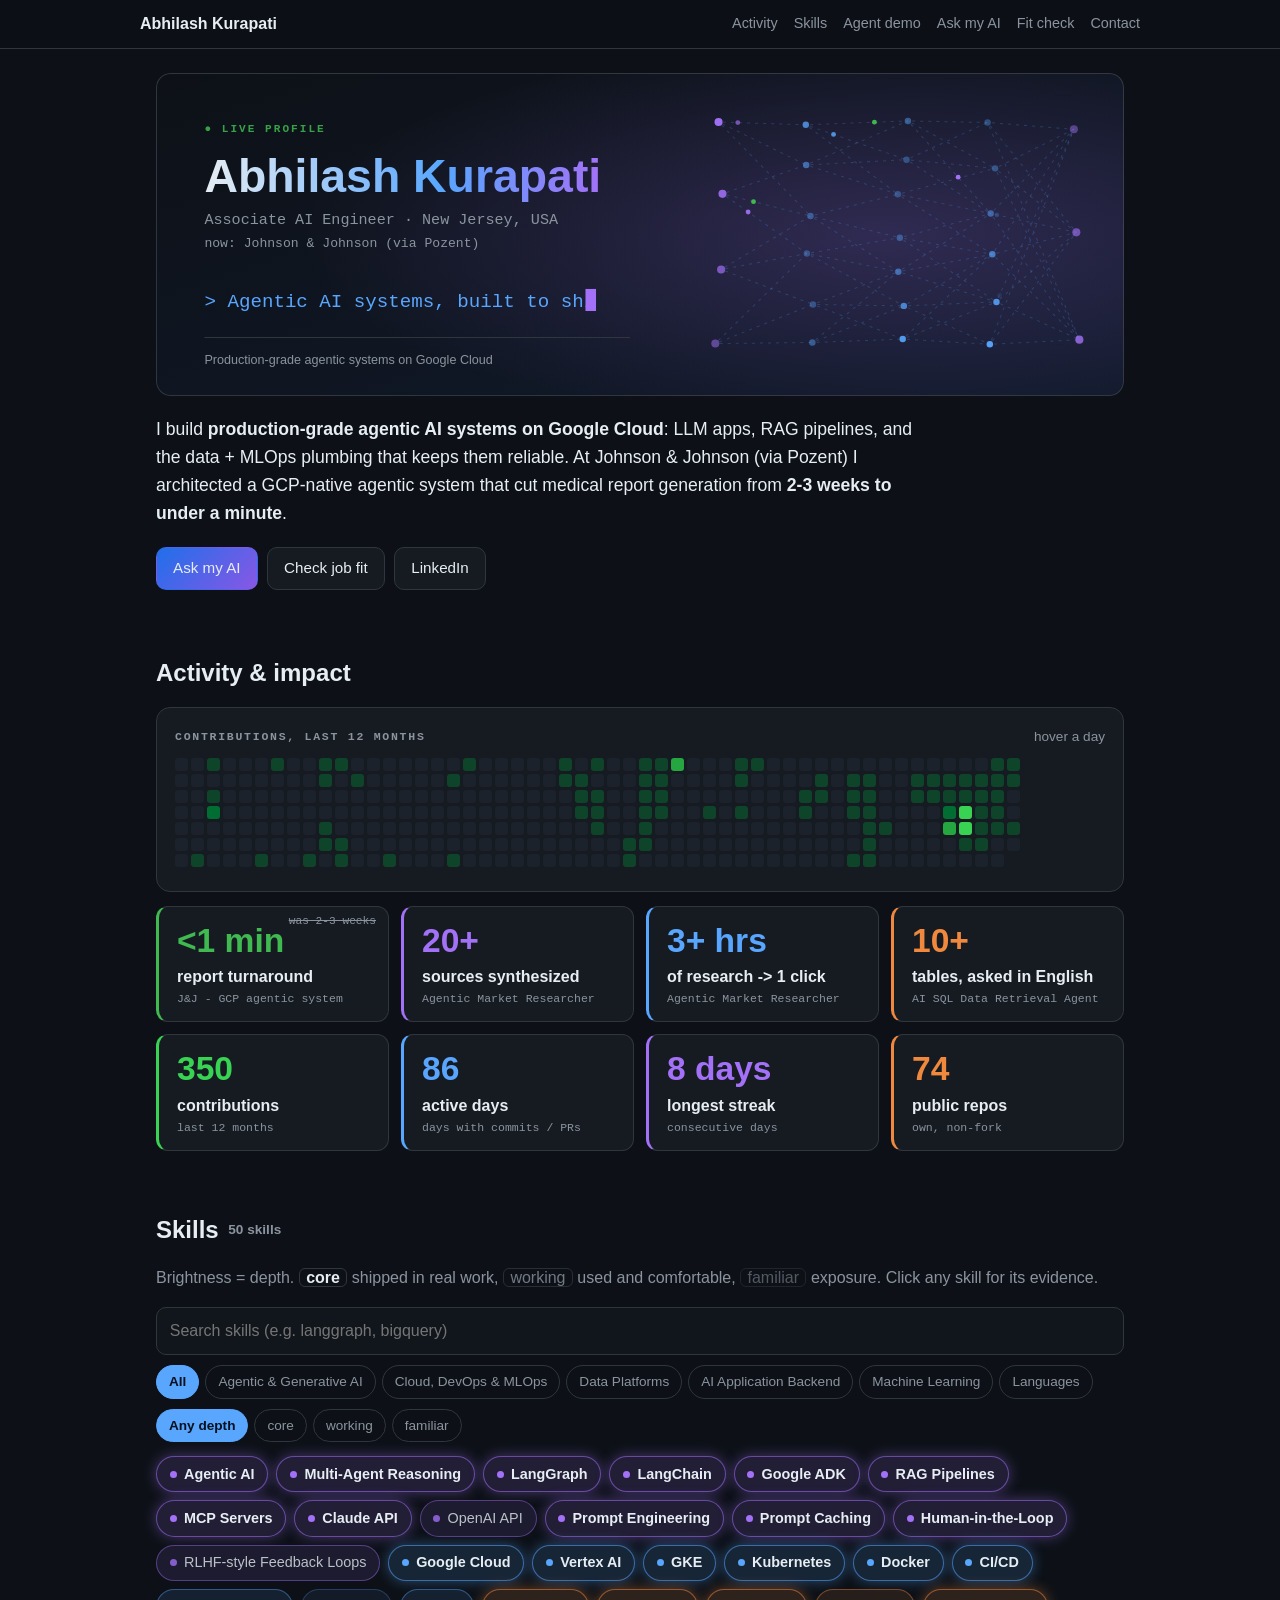
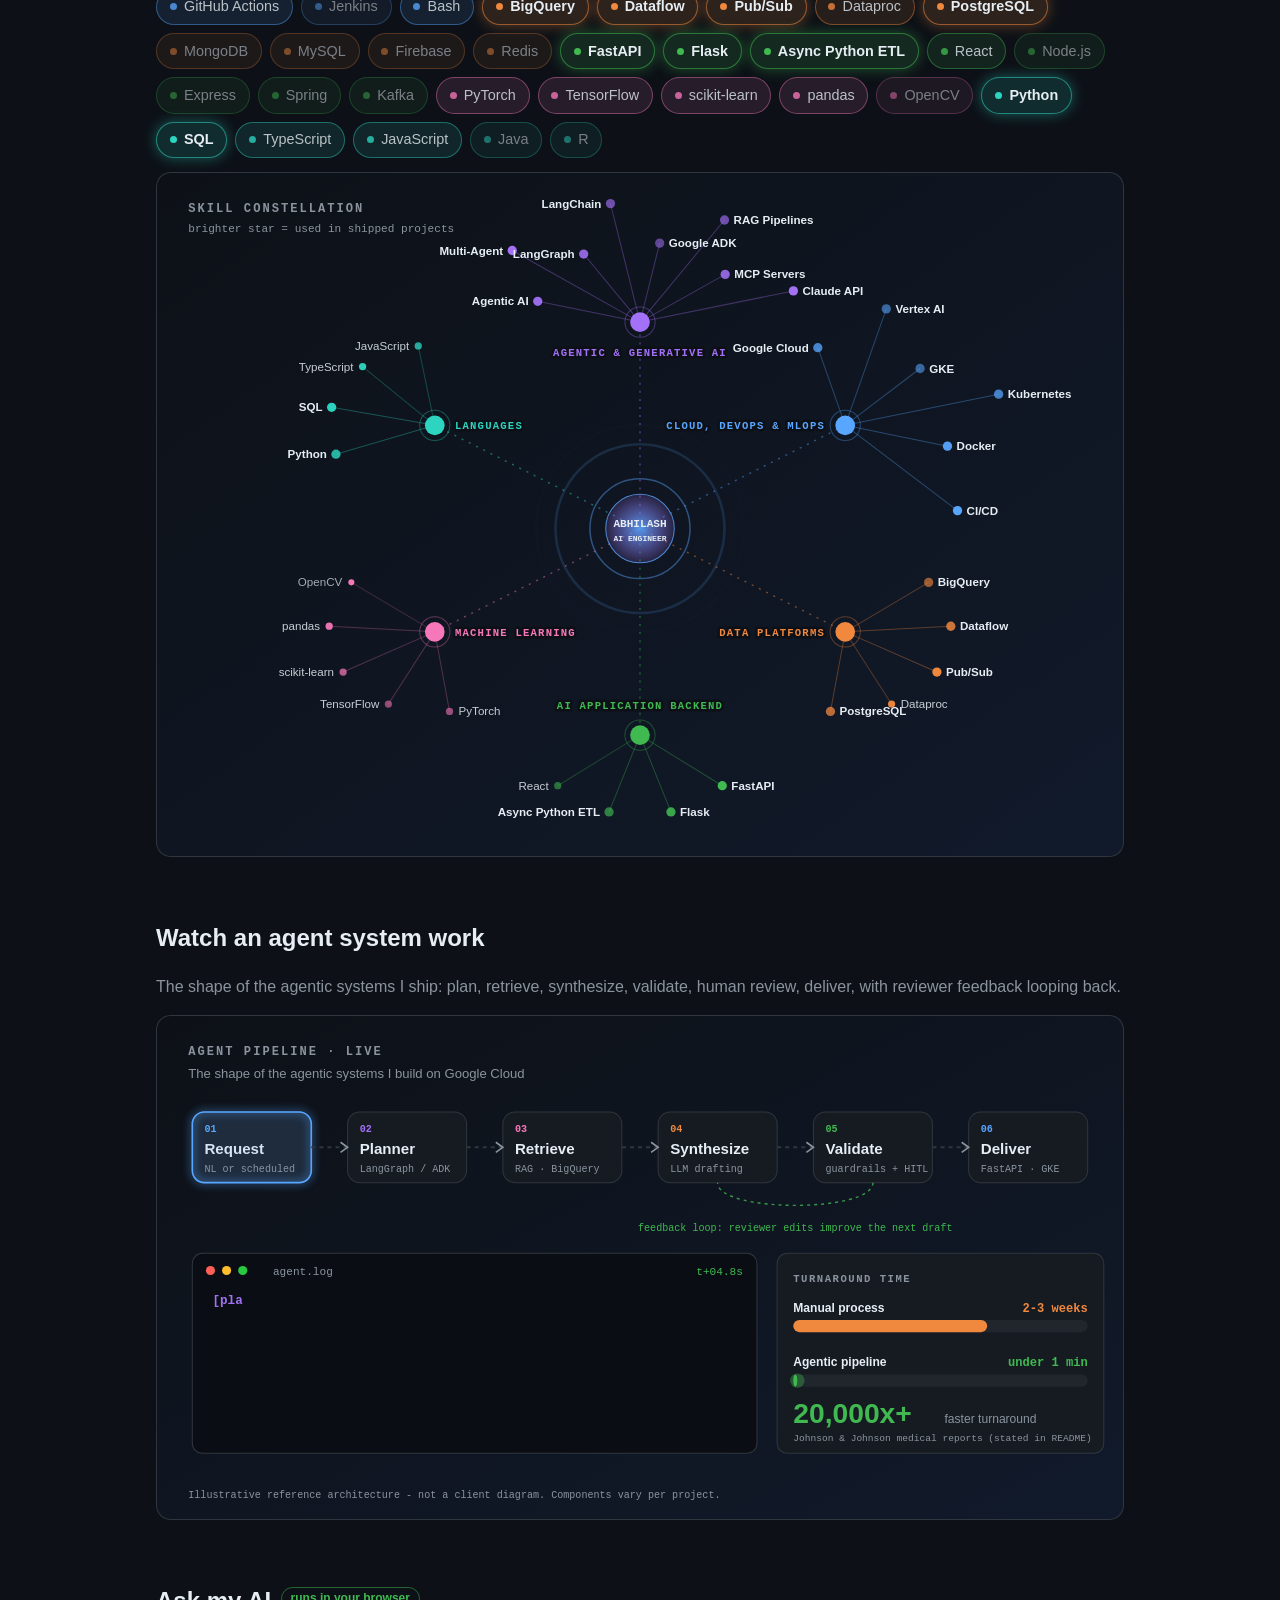
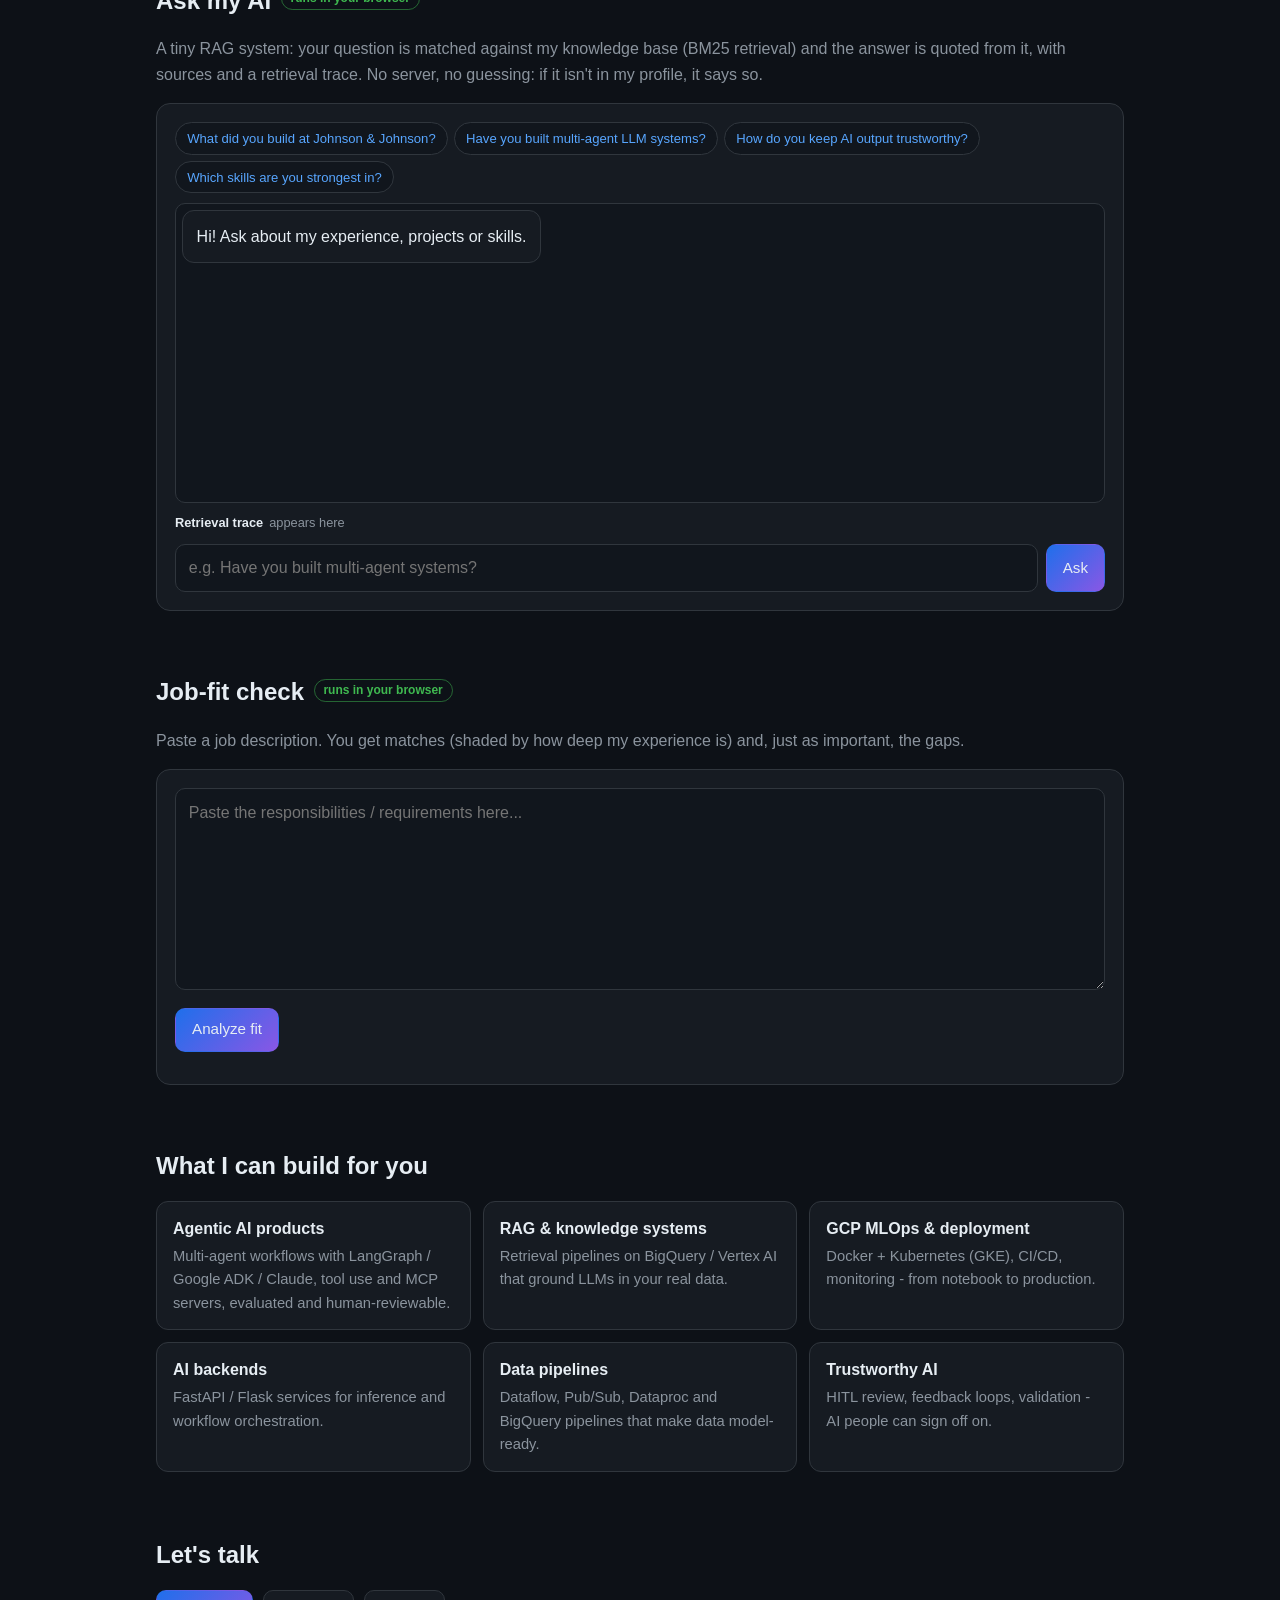
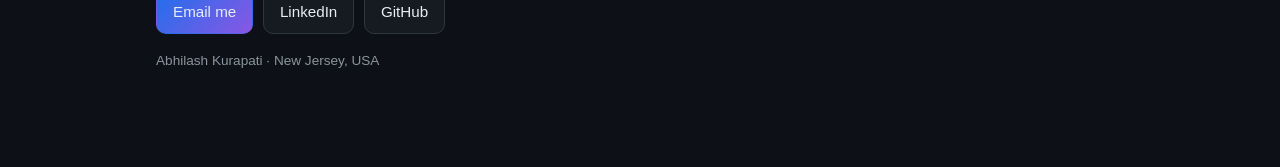
==== commit ae645d21: "chore: refresh profile assets" ====
--- a/docs/index.html
+++ b/docs/index.html
@@ -88,7 +88,7 @@
   </section>
 </main>
 <div id="tip" class="tip" hidden></div>
-<script type="application/json" id="data">{"repo":"akurapati1/akurapati1","email":"abhilash.kurapati1301@gmail.com","categories":[{"id":"ai","name":"Agentic & Generative AI","color":"#a371f7","skills":[{"name":"Agentic AI","level":"core","graph":true},{"name":"Multi-Agent Reasoning","short":"Multi-Agent","level":"core","graph":true},{"name":"LangGraph","level":"core","graph":true,"logo":""},{"name":"LangChain","level":"core","graph":true,"logo":"langchain"},{"name":"Google ADK","level":"core","graph":true,"logo":"google"},{"name":"RAG Pipelines","level":"core","graph":true},{"name":"MCP Servers","level":"core","graph":true},{"name":"Claude API","level":"core","graph":true,"logo":"anthropic"},{"name":"OpenAI API","level":"working"},{"name":"Prompt Engineering","level":"core"},{"name":"Prompt Caching","level":"core"},{"name":"Human-in-the-Loop","level":"core"},{"name":"RLHF-style Feedback Loops","level":"working"}]},{"id":"cloud","name":"Cloud, DevOps & MLOps","color":"#58a6ff","skills":[{"name":"Google Cloud","level":"core","graph":true,"logo":"googlecloud"},{"name":"Vertex AI","level":"core","graph":true,"logo":"googlecloud"},{"name":"GKE","level":"core","graph":true,"logo":"googlecloud"},{"name":"Kubernetes","level":"core","graph":true,"logo":"kubernetes"},{"name":"Docker","level":"core","graph":true,"logo":"docker"},{"name":"CI/CD","level":"core","graph":true},{"name":"GitHub Actions","level":"working","logo":"githubactions"},{"name":"Jenkins","level":"familiar","logo":"jenkins"},{"name":"Bash","level":"working","logo":"gnubash"}]},{"id":"data","name":"Data Platforms","color":"#f0883e","skills":[{"name":"BigQuery","level":"core","graph":true,"logo":"googlebigquery"},{"name":"Dataflow","level":"core","graph":true,"logo":"googlecloud"},{"name":"Pub/Sub","level":"core","graph":true,"logo":"googlecloud"},{"name":"Dataproc","level":"working","graph":true,"logo":"googlecloud"},{"name":"PostgreSQL","level":"core","graph":true,"logo":"postgresql"},{"name":"MongoDB","level":"familiar","logo":"mongodb"},{"name":"MySQL","level":"familiar","logo":"mysql"},{"name":"Firebase","level":"familiar","logo":"firebase"},{"name":"Redis","level":"familiar","logo":"redis"}]},{"id":"backend","name":"AI Application Backend","color":"#3fb950","skills":[{"name":"FastAPI","level":"core","graph":true,"logo":"fastapi"},{"name":"Flask","level":"core","graph":true,"logo":"flask"},{"name":"Async Python ETL","level":"core","graph":true},{"name":"React","level":"working","graph":true,"logo":"react"},{"name":"Node.js","level":"familiar","logo":"nodedotjs"},{"name":"Express","level":"familiar","logo":"express"},{"name":"Spring","level":"familiar","logo":"spring"},{"name":"Kafka","level":"familiar","logo":"apachekafka"}]},{"id":"ml","name":"Machine Learning","color":"#f778ba","skills":[{"name":"PyTorch","level":"working","graph":true,"logo":"pytorch"},{"name":"TensorFlow","level":"working","graph":true,"logo":"tensorflow"},{"name":"scikit-learn","level":"working","graph":true,"logo":"scikitlearn"},{"name":"pandas","level":"working","graph":true,"logo":"pandas"},{"name":"OpenCV","level":"familiar","graph":true,"logo":"opencv"}]},{"id":"lang","name":"Languages","color":"#2dd4bf","skills":[{"name":"Python","level":"core","graph":true,"logo":"python"},{"name":"SQL","level":"core","graph":true,"logo":"postgresql"},{"name":"TypeScript","level":"working","graph":true,"logo":"typescript"},{"name":"JavaScript","level":"working","graph":true,"logo":"javascript"},{"name":"Java","level":"familiar","logo":"openjdk"},{"name":"R","level":"familiar","logo":"r"}]}],"chunks":[{"title":"Summary","kind":"summary","lines":["AI Engineer based in New Jersey, USA (originally from India).","Builds production-grade agentic AI systems on Google Cloud: LLM-powered apps, RAG pipelines, and the data + MLOps infrastructure that keeps them reliable at scale.","Current role: Associate AI Engineer on enterprise AI for Johnson & Johnson, via Pozent."]},{"title":"Experience \u203a Associate AI Engineer - Johnson & Johnson (via Pozent)","kind":"experience","lines":["Architected a GCP-native agentic system for medical report generation.","Cut report turnaround from 2-3 weeks to under a minute.","Stack and practices: Google Cloud, Vertex AI, GKE, Docker, Kubernetes, CI/CD, BigQuery, Dataflow, Pub/Sub, Dataproc, FastAPI/Flask microservices, human-in-the-loop review, RLHF-inspired feedback loops, validation and monitoring."]},{"title":"Projects \u203a Agentic Market Researcher","kind":"project","lines":["Agentic AI research platform that synthesizes 20+ news, SEC/EDGAR and Reddit sources through async Python ETL.","Orchestrates Claude Haiku and Sonnet agents with prompt caching and weighted ranking.","Turns 3+ hours of manual research into one-click insights.","Tech: Claude API, multi-agent reasoning, prompt caching, FastAPI."]},{"title":"Projects \u203a AI SQL Data Retrieval Agent","kind":"project","lines":["LLM-powered SQL agent that converts natural-language prompts into context-aware queries across 10+ PostgreSQL tables.","3-stage LangChain workflow (generation, execution, formatting) with a React visualization interface.","Tech: LangChain, OpenAI, PostgreSQL, React."]},{"title":"Focus areas \u203a Agentic and generative AI","kind":"focus","lines":["Agentic and generative AI: LangChain, LangGraph, Google ADK, RAG, prompt engineering, MCP servers, multi-agent reasoning."]},{"title":"Focus areas \u203a GCP MLOps and deployment","kind":"focus","lines":["GCP MLOps and deployment: Vertex AI, GKE, Docker, Kubernetes, CI/CD, model-ready pipelines on BigQuery, Dataflow, Pub/Sub and Dataproc."]},{"title":"Focus areas \u203a AI application backend","kind":"focus","lines":["AI application backend: FastAPI and Flask microservices for inference and workflow orchestration."]},{"title":"Focus areas \u203a Trustworthy AI","kind":"focus","lines":["Trustworthy AI: human-in-the-loop review, RLHF-inspired feedback loops, validation and monitoring."]},{"title":"Contact","kind":"contact","lines":["Email: abhilash.kurapati1301@gmail.com","LinkedIn: https://www.linkedin.com/in/kurapati-abhilash/"]},{"title":"Skills \u203a Agentic & Generative AI","kind":"skills","lines":["core: Agentic AI, Multi-Agent Reasoning, LangGraph, LangChain, Google ADK, RAG Pipelines, MCP Servers, Claude API, Prompt Engineering, Prompt Caching, Human-in-the-Loop","working: OpenAI API, RLHF-style Feedback Loops"]},{"title":"Skills \u203a Cloud, DevOps & MLOps","kind":"skills","lines":["core: Google Cloud, Vertex AI, GKE, Kubernetes, Docker, CI/CD","working: GitHub Actions, Bash","familiar: Jenkins"]},{"title":"Skills \u203a Data Platforms","kind":"skills","lines":["core: BigQuery, Dataflow, Pub/Sub, PostgreSQL","working: Dataproc","familiar: MongoDB, MySQL, Firebase, Redis"]},{"title":"Skills \u203a AI Application Backend","kind":"skills","lines":["core: FastAPI, Flask, Async Python ETL","working: React","familiar: Node.js, Express, Spring, Kafka"]},{"title":"Skills \u203a Machine Learning","kind":"skills","lines":["working: PyTorch, TensorFlow, scikit-learn, pandas","familiar: OpenCV"]},{"title":"Skills \u203a Languages","kind":"skills","lines":["core: Python, SQL","working: TypeScript, JavaScript","familiar: Java, R"]},{"title":"What I can build \u203a Agentic AI products","kind":"offer","lines":["Multi-agent workflows with LangGraph / Google ADK / Claude, tool use and MCP servers, evaluated and human-reviewable."]},{"title":"What I can build \u203a RAG & knowledge systems","kind":"offer","lines":["Retrieval pipelines on BigQuery / Vertex AI that ground LLMs in your real data."]},{"title":"What I can build \u203a GCP MLOps & deployment","kind":"offer","lines":["Docker + Kubernetes (GKE), CI/CD, monitoring - from notebook to production."]},{"title":"What I can build \u203a AI backends","kind":"offer","lines":["FastAPI / Flask services for inference and workflow orchestration."]},{"title":"What I can build \u203a Data pipelines","kind":"offer","lines":["Dataflow, Pub/Sub, Dataproc and BigQuery pipelines that make data model-ready."]},{"title":"What I can build \u203a Trustworthy AI","kind":"offer","lines":["HITL review, feedback loops, validation - AI people can sign off on."]}],"stats":{"weeks":[[["2025-11-23",0,0,0],["2025-11-24",0,0,1],["2025-11-25",0,0,2],["2025-11-26",0,0,3],["2025-11-27",0,0,4],["2025-11-28",0,0,5],["2025-11-29",0,0,6]],[["2025-11-30",0,0,0],["2025-12-01",0,0,1],["2025-12-02",0,0,2],["2025-12-03",0,0,3],["2025-12-04",0,0,4],["2025-12-05",0,0,5],["2025-12-06",3,1,6]],[["2025-12-07",4,1,0],["2025-12-08",0,0,1],["2025-12-09",5,1,2],["2025-12-10",11,2,3],["2025-12-11",0,0,4],["2025-12-12",0,0,5],["2025-12-13",0,0,6]],[["2025-12-14",0,0,0],["2025-12-15",0,0,1],["2025-12-16",0,0,2],["2025-12-17",0,0,3],["2025-12-18",0,0,4],["2025-12-19",0,0,5],["2025-12-20",0,0,6]],[["2025-12-21",0,0,0],["2025-12-22",0,0,1],["2025-12-23",0,0,2],["2025-12-24",0,0,3],["2025-12-25",0,0,4],["2025-12-26",0,0,5],["2025-12-27",0,0,6]],[["2025-12-28",0,0,0],["2025-12-29",0,0,1],["2025-12-30",0,0,2],["2025-12-31",0,0,3],["2026-01-01",0,0,4],["2026-01-02",0,0,5],["2026-01-03",3,1,6]],[["2026-01-04",1,1,0],["2026-01-05",0,0,1],["2026-01-06",0,0,2],["2026-01-07",0,0,3],["2026-01-08",0,0,4],["2026-01-09",0,0,5],["2026-01-10",0,0,6]],[["2026-01-11",0,0,0],["2026-01-12",0,0,1],["2026-01-13",0,0,2],["2026-01-14",0,0,3],["2026-01-15",0,0,4],["2026-01-16",0,0,5],["2026-01-17",0,0,6]],[["2026-01-18",0,0,0],["2026-01-19",0,0,1],["2026-01-20",0,0,2],["2026-01-21",0,0,3],["2026-01-22",0,0,4],["2026-01-23",0,0,5],["2026-01-24",6,1,6]],[["2026-01-25",5,1,0],["2026-01-26",1,1,1],["2026-01-27",0,0,2],["2026-01-28",0,0,3],["2026-01-29",1,1,4],["2026-01-30",2,1,5],["2026-01-31",0,0,6]],[["2026-02-01",1,1,0],["2026-02-02",0,0,1],["2026-02-03",0,0,2],["2026-02-04",0,0,3],["2026-02-05",0,0,4],["2026-02-06",1,1,5],["2026-02-07",1,1,6]],[["2026-02-08",0,0,0],["2026-02-09",2,1,1],["2026-02-10",0,0,2],["2026-02-11",0,0,3],["2026-02-12",0,0,4],["2026-02-13",0,0,5],["2026-02-14",0,0,6]],[["2026-02-15",0,0,0],["2026-02-16",0,0,1],["2026-02-17",0,0,2],["2026-02-18",0,0,3],["2026-02-19",0,0,4],["2026-02-20",0,0,5],["2026-02-21",0,0,6]],[["2026-02-22",0,0,0],["2026-02-23",0,0,1],["2026-02-24",0,0,2],["2026-02-25",0,0,3],["2026-02-26",0,0,4],["2026-02-27",0,0,5],["2026-02-28",4,1,6]],[["2026-03-01",0,0,0],["2026-03-02",0,0,1],["2026-03-03",0,0,2],["2026-03-04",0,0,3],["2026-03-05",0,0,4],["2026-03-06",0,0,5],["2026-03-07",0,0,6]],[["2026-03-08",0,0,0],["2026-03-09",0,0,1],["2026-03-10",0,0,2],["2026-03-11",0,0,3],["2026-03-12",0,0,4],["2026-03-13",0,0,5],["2026-03-14",0,0,6]],[["2026-03-15",0,0,0],["2026-03-16",0,0,1],["2026-03-17",0,0,2],["2026-03-18",0,0,3],["2026-03-19",0,0,4],["2026-03-20",0,0,5],["2026-03-21",0,0,6]],[["2026-03-22",0,0,0],["2026-03-23",7,1,1],["2026-03-24",0,0,2],["2026-03-25",0,0,3],["2026-03-26",0,0,4],["2026-03-27",0,0,5],["2026-03-28",1,1,6]],[["2026-03-29",4,1,0],["2026-03-30",0,0,1],["2026-03-31",0,0,2],["2026-04-01",0,0,3],["2026-04-02",0,0,4],["2026-04-03",0,0,5],["2026-04-04",0,0,6]],[["2026-04-05",0,0,0],["2026-04-06",0,0,1],["2026-04-07",0,0,2],["2026-04-08",0,0,3],["2026-04-09",0,0,4],["2026-04-10",0,0,5],["2026-04-11",0,0,6]],[["2026-04-12",0,0,0],["2026-04-13",0,0,1],["2026-04-14",0,0,2],["2026-04-15",0,0,3],["2026-04-16",0,0,4],["2026-04-17",0,0,5],["2026-04-18",0,0,6]],[["2026-04-19",0,0,0],["2026-04-20",0,0,1],["2026-04-21",0,0,2],["2026-04-22",0,0,3],["2026-04-23",0,0,4],["2026-04-24",0,0,5],["2026-04-25",0,0,6]],[["2026-04-26",0,0,0],["2026-04-27",0,0,1],["2026-04-28",0,0,2],["2026-04-29",0,0,3],["2026-04-30",0,0,4],["2026-05-01",0,0,5],["2026-05-02",0,0,6]],[["2026-05-03",0,0,0],["2026-05-04",0,0,1],["2026-05-05",0,0,2],["2026-05-06",0,0,3],["2026-05-07",0,0,4],["2026-05-08",0,0,5],["2026-05-09",0,0,6]],[["2026-05-10",6,1,0],["2026-05-11",1,1,1],["2026-05-12",0,0,2],["2026-05-13",0,0,3],["2026-05-14",0,0,4],["2026-05-15",0,0,5],["2026-05-16",0,0,6]],[["2026-05-17",0,0,0],["2026-05-18",7,1,1],["2026-05-19",5,1,2],["2026-05-20",7,1,3],["2026-05-21",0,0,4],["2026-05-22",0,0,5],["2026-05-23",0,0,6]],[["2026-05-24",3,1,0],["2026-05-25",0,0,1],["2026-05-26",5,1,2],["2026-05-27",3,1,3],["2026-05-28",1,1,4],["2026-05-29",0,0,5],["2026-05-30",0,0,6]],[["2026-05-31",0,0,0],["2026-06-01",0,0,1],["2026-06-02",0,0,2],["2026-06-03",0,0,3],["2026-06-04",0,0,4],["2026-06-05",0,0,5],["2026-06-06",0,0,6]],[["2026-06-07",0,0,0],["2026-06-08",0,0,1],["2026-06-09",0,0,2],["2026-06-10",0,0,3],["2026-06-11",0,0,4],["2026-06-12",2,1,5],["2026-06-13",1,1,6]],[["2026-06-14",3,1,0],["2026-06-15",5,1,1],["2026-06-16",1,1,2],["2026-06-17",4,1,3],["2026-06-18",4,1,4],["2026-06-19",1,1,5],["2026-06-20",0,0,6]],[["2026-06-21",3,1,0],["2026-06-22",1,1,1],["2026-06-23",3,1,2],["2026-06-24",1,1,3],["2026-06-25",0,0,4],["2026-06-26",0,0,5],["2026-06-27",0,0,6]],[["2026-06-28",16,3,0],["2026-06-29",0,0,1],["2026-06-30",0,0,2],["2026-07-01",0,0,3],["2026-07-02",0,0,4],["2026-07-03",0,0,5],["2026-07-04",0,0,6]],[["2026-07-05",0,0,0],["2026-07-06",0,0,1],["2026-07-07",0,0,2],["2026-07-08",0,0,3],["2026-07-09",0,0,4],["2026-07-10",0,0,5],["2026-07-11",0,0,6]],[["2026-07-12",0,0,0],["2026-07-13",0,0,1],["2026-07-14",0,0,2],["2026-07-15",1,1,3],["2026-07-16",0,0,4],["2026-07-17",0,0,5],["2026-07-18",0,0,6]],[["2026-07-19",0,0,0],["2026-07-20",0,0,1],["2026-07-21",0,0,2],["2026-07-22",0,0,3],["2026-07-23",0,0,4],["2026-07-24",0,0,5],["2026-07-25",0,0,6]],[["2026-07-26",5,1,0],["2026-07-27",1,1,1],["2026-07-28",0,0,2],["2026-07-29",3,1,3],["2026-07-30",0,0,4],["2026-07-31",0,0,5],["2026-08-01",0,0,6]],[["2026-08-02",2,1,0],["2026-08-03",0,0,1],["2026-08-04",0,0,2],["2026-08-05",0,0,3],["2026-08-06",0,0,4],["2026-08-07",0,0,5],["2026-08-08",0,0,6]],[["2026-08-09",0,0,0],["2026-08-10",0,0,1],["2026-08-11",0,0,2],["2026-08-12",0,0,3],["2026-08-13",0,0,4],["2026-08-14",0,0,5],["2026-08-15",0,0,6]],[["2026-08-16",0,0,0],["2026-08-17",0,0,1],["2026-08-18",0,0,2],["2026-08-19",0,0,3],["2026-08-20",0,0,4],["2026-08-21",0,0,5],["2026-08-22",0,0,6]],[["2026-08-23",0,0,0],["2026-08-24",0,0,1],["2026-08-25",3,1,2],["2026-08-26",1,1,3],["2026-08-27",0,0,4],["2026-08-28",0,0,5],["2026-08-29",0,0,6]],[["2026-08-30",0,0,0],["2026-08-31",1,1,1],["2026-09-01",1,1,2],["2026-09-02",0,0,3],["2026-09-03",0,0,4],["2026-09-04",0,0,5],["2026-09-05",0,0,6]],[["2026-09-06",0,0,0],["2026-09-07",0,0,1],["2026-09-08",0,0,2],["2026-09-09",0,0,3],["2026-09-10",0,0,4],["2026-09-11",0,0,5],["2026-09-12",0,0,6]],[["2026-09-13",0,0,0],["2026-09-14",1,1,1],["2026-09-15",3,1,2],["2026-09-16",2,1,3],["2026-09-17",0,0,4],["2026-09-18",0,0,5],["2026-09-19",5,1,6]],[["2026-09-20",0,0,0],["2026-09-21",1,1,1],["2026-09-22",2,1,2],["2026-09-23",1,1,3],["2026-09-24",1,1,4],["2026-09-25",4,1,5],["2026-09-26",2,1,6]],[["2026-09-27",0,0,0],["2026-09-28",0,0,1],["2026-09-29",0,0,2],["2026-09-30",0,0,3],["2026-10-01",2,1,4],["2026-10-02",0,0,5],["2026-10-03",0,0,6]],[["2026-10-04",0,0,0],["2026-10-05",0,0,1],["2026-10-06",0,0,2],["2026-10-07",0,0,3],["2026-10-08",0,0,4],["2026-10-09",0,0,5],["2026-10-10",0,0,6]],[["2026-10-11",0,0,0],["2026-10-12",4,1,1],["2026-10-13",4,1,2],["2026-10-14",0,0,3],["2026-10-15",0,0,4],["2026-10-16",0,0,5],["2026-10-17",0,0,6]],[["2026-10-18",0,0,0],["2026-10-19",1,1,1],["2026-10-20",1,1,2],["2026-10-21",0,0,3],["2026-10-22",0,0,4],["2026-10-23",0,0,5],["2026-10-24",0,0,6]],[["2026-10-25",0,0,0],["2026-10-26",1,1,1],["2026-10-27",2,1,2],["2026-10-28",10,2,3],["2026-10-29",20,3,4],["2026-10-30",0,0,5],["2026-10-31",0,0,6]],[["2026-11-01",0,0,0],["2026-11-02",2,1,1],["2026-11-03",4,1,2],["2026-11-04",52,4,3],["2026-11-05",30,4,4],["2026-11-06",1,1,5],["2026-11-07",0,0,6]],[["2026-11-08",0,0,0],["2026-11-09",2,1,1],["2026-11-10",3,1,2],["2026-11-11",5,1,3],["2026-11-12",1,1,4],["2026-11-13",1,1,5],["2026-11-14",0,0,6]],[["2026-11-15",1,1,0],["2026-11-16",1,1,1],["2026-11-17",2,1,2],["2026-11-18",4,1,3],["2026-11-19",4,1,4],["2026-11-20",0,0,5],["2026-11-21",0,0,6]],[["2026-11-22",5,1,0],["2026-11-23",1,1,1],["2026-11-24",0,0,2],["2026-11-25",0,0,3],["2026-11-26",3,1,4]]],"summary":{"total":353,"active":87,"best":52,"longest":8,"current":1},"repos":75}}</script>
+<script type="application/json" id="data">{"repo":"akurapati1/akurapati1","email":"abhilash.kurapati1301@gmail.com","categories":[{"id":"ai","name":"Agentic & Generative AI","color":"#a371f7","skills":[{"name":"Agentic AI","level":"core","graph":true},{"name":"Multi-Agent Reasoning","short":"Multi-Agent","level":"core","graph":true},{"name":"LangGraph","level":"core","graph":true,"logo":""},{"name":"LangChain","level":"core","graph":true,"logo":"langchain"},{"name":"Google ADK","level":"core","graph":true,"logo":"google"},{"name":"RAG Pipelines","level":"core","graph":true},{"name":"MCP Servers","level":"core","graph":true},{"name":"Claude API","level":"core","graph":true,"logo":"anthropic"},{"name":"OpenAI API","level":"working"},{"name":"Prompt Engineering","level":"core"},{"name":"Prompt Caching","level":"core"},{"name":"Human-in-the-Loop","level":"core"},{"name":"RLHF-style Feedback Loops","level":"working"}]},{"id":"cloud","name":"Cloud, DevOps & MLOps","color":"#58a6ff","skills":[{"name":"Google Cloud","level":"core","graph":true,"logo":"googlecloud"},{"name":"Vertex AI","level":"core","graph":true,"logo":"googlecloud"},{"name":"GKE","level":"core","graph":true,"logo":"googlecloud"},{"name":"Kubernetes","level":"core","graph":true,"logo":"kubernetes"},{"name":"Docker","level":"core","graph":true,"logo":"docker"},{"name":"CI/CD","level":"core","graph":true},{"name":"GitHub Actions","level":"working","logo":"githubactions"},{"name":"Jenkins","level":"familiar","logo":"jenkins"},{"name":"Bash","level":"working","logo":"gnubash"}]},{"id":"data","name":"Data Platforms","color":"#f0883e","skills":[{"name":"BigQuery","level":"core","graph":true,"logo":"googlebigquery"},{"name":"Dataflow","level":"core","graph":true,"logo":"googlecloud"},{"name":"Pub/Sub","level":"core","graph":true,"logo":"googlecloud"},{"name":"Dataproc","level":"working","graph":true,"logo":"googlecloud"},{"name":"PostgreSQL","level":"core","graph":true,"logo":"postgresql"},{"name":"MongoDB","level":"familiar","logo":"mongodb"},{"name":"MySQL","level":"familiar","logo":"mysql"},{"name":"Firebase","level":"familiar","logo":"firebase"},{"name":"Redis","level":"familiar","logo":"redis"}]},{"id":"backend","name":"AI Application Backend","color":"#3fb950","skills":[{"name":"FastAPI","level":"core","graph":true,"logo":"fastapi"},{"name":"Flask","level":"core","graph":true,"logo":"flask"},{"name":"Async Python ETL","level":"core","graph":true},{"name":"React","level":"working","graph":true,"logo":"react"},{"name":"Node.js","level":"familiar","logo":"nodedotjs"},{"name":"Express","level":"familiar","logo":"express"},{"name":"Spring","level":"familiar","logo":"spring"},{"name":"Kafka","level":"familiar","logo":"apachekafka"}]},{"id":"ml","name":"Machine Learning","color":"#f778ba","skills":[{"name":"PyTorch","level":"working","graph":true,"logo":"pytorch"},{"name":"TensorFlow","level":"working","graph":true,"logo":"tensorflow"},{"name":"scikit-learn","level":"working","graph":true,"logo":"scikitlearn"},{"name":"pandas","level":"working","graph":true,"logo":"pandas"},{"name":"OpenCV","level":"familiar","graph":true,"logo":"opencv"}]},{"id":"lang","name":"Languages","color":"#2dd4bf","skills":[{"name":"Python","level":"core","graph":true,"logo":"python"},{"name":"SQL","level":"core","graph":true,"logo":"postgresql"},{"name":"TypeScript","level":"working","graph":true,"logo":"typescript"},{"name":"JavaScript","level":"working","graph":true,"logo":"javascript"},{"name":"Java","level":"familiar","logo":"openjdk"},{"name":"R","level":"familiar","logo":"r"}]}],"chunks":[{"title":"Summary","kind":"summary","lines":["AI Engineer based in New Jersey, USA (originally from India).","Builds production-grade agentic AI systems on Google Cloud: LLM-powered apps, RAG pipelines, and the data + MLOps infrastructure that keeps them reliable at scale.","Current role: Associate AI Engineer on enterprise AI for Johnson & Johnson, via Pozent."]},{"title":"Experience \u203a Associate AI Engineer - Johnson & Johnson (via Pozent)","kind":"experience","lines":["Architected a GCP-native agentic system for medical report generation.","Cut report turnaround from 2-3 weeks to under a minute.","Stack and practices: Google Cloud, Vertex AI, GKE, Docker, Kubernetes, CI/CD, BigQuery, Dataflow, Pub/Sub, Dataproc, FastAPI/Flask microservices, human-in-the-loop review, RLHF-inspired feedback loops, validation and monitoring."]},{"title":"Projects \u203a Agentic Market Researcher","kind":"project","lines":["Agentic AI research platform that synthesizes 20+ news, SEC/EDGAR and Reddit sources through async Python ETL.","Orchestrates Claude Haiku and Sonnet agents with prompt caching and weighted ranking.","Turns 3+ hours of manual research into one-click insights.","Tech: Claude API, multi-agent reasoning, prompt caching, FastAPI."]},{"title":"Projects \u203a AI SQL Data Retrieval Agent","kind":"project","lines":["LLM-powered SQL agent that converts natural-language prompts into context-aware queries across 10+ PostgreSQL tables.","3-stage LangChain workflow (generation, execution, formatting) with a React visualization interface.","Tech: LangChain, OpenAI, PostgreSQL, React."]},{"title":"Focus areas \u203a Agentic and generative AI","kind":"focus","lines":["Agentic and generative AI: LangChain, LangGraph, Google ADK, RAG, prompt engineering, MCP servers, multi-agent reasoning."]},{"title":"Focus areas \u203a GCP MLOps and deployment","kind":"focus","lines":["GCP MLOps and deployment: Vertex AI, GKE, Docker, Kubernetes, CI/CD, model-ready pipelines on BigQuery, Dataflow, Pub/Sub and Dataproc."]},{"title":"Focus areas \u203a AI application backend","kind":"focus","lines":["AI application backend: FastAPI and Flask microservices for inference and workflow orchestration."]},{"title":"Focus areas \u203a Trustworthy AI","kind":"focus","lines":["Trustworthy AI: human-in-the-loop review, RLHF-inspired feedback loops, validation and monitoring."]},{"title":"Contact","kind":"contact","lines":["Email: abhilash.kurapati1301@gmail.com","LinkedIn: https://www.linkedin.com/in/kurapati-abhilash/"]},{"title":"Skills \u203a Agentic & Generative AI","kind":"skills","lines":["core: Agentic AI, Multi-Agent Reasoning, LangGraph, LangChain, Google ADK, RAG Pipelines, MCP Servers, Claude API, Prompt Engineering, Prompt Caching, Human-in-the-Loop","working: OpenAI API, RLHF-style Feedback Loops"]},{"title":"Skills \u203a Cloud, DevOps & MLOps","kind":"skills","lines":["core: Google Cloud, Vertex AI, GKE, Kubernetes, Docker, CI/CD","working: GitHub Actions, Bash","familiar: Jenkins"]},{"title":"Skills \u203a Data Platforms","kind":"skills","lines":["core: BigQuery, Dataflow, Pub/Sub, PostgreSQL","working: Dataproc","familiar: MongoDB, MySQL, Firebase, Redis"]},{"title":"Skills \u203a AI Application Backend","kind":"skills","lines":["core: FastAPI, Flask, Async Python ETL","working: React","familiar: Node.js, Express, Spring, Kafka"]},{"title":"Skills \u203a Machine Learning","kind":"skills","lines":["working: PyTorch, TensorFlow, scikit-learn, pandas","familiar: OpenCV"]},{"title":"Skills \u203a Languages","kind":"skills","lines":["core: Python, SQL","working: TypeScript, JavaScript","familiar: Java, R"]},{"title":"What I can build \u203a Agentic AI products","kind":"offer","lines":["Multi-agent workflows with LangGraph / Google ADK / Claude, tool use and MCP servers, evaluated and human-reviewable."]},{"title":"What I can build \u203a RAG & knowledge systems","kind":"offer","lines":["Retrieval pipelines on BigQuery / Vertex AI that ground LLMs in your real data."]},{"title":"What I can build \u203a GCP MLOps & deployment","kind":"offer","lines":["Docker + Kubernetes (GKE), CI/CD, monitoring - from notebook to production."]},{"title":"What I can build \u203a AI backends","kind":"offer","lines":["FastAPI / Flask services for inference and workflow orchestration."]},{"title":"What I can build \u203a Data pipelines","kind":"offer","lines":["Dataflow, Pub/Sub, Dataproc and BigQuery pipelines that make data model-ready."]},{"title":"What I can build \u203a Trustworthy AI","kind":"offer","lines":["HITL review, feedback loops, validation - AI people can sign off on."]}],"stats":{"weeks":[[["2025-11-23",0,0,0],["2025-11-24",0,0,1],["2025-11-25",0,0,2],["2025-11-26",0,0,3],["2025-11-27",0,0,4],["2025-11-28",0,0,5],["2025-11-29",0,0,6]],[["2025-11-30",0,0,0],["2025-12-01",0,0,1],["2025-12-02",0,0,2],["2025-12-03",0,0,3],["2025-12-04",0,0,4],["2025-12-05",0,0,5],["2025-12-06",3,1,6]],[["2025-12-07",4,1,0],["2025-12-08",0,0,1],["2025-12-09",5,1,2],["2025-12-10",11,2,3],["2025-12-11",0,0,4],["2025-12-12",0,0,5],["2025-12-13",0,0,6]],[["2025-12-14",0,0,0],["2025-12-15",0,0,1],["2025-12-16",0,0,2],["2025-12-17",0,0,3],["2025-12-18",0,0,4],["2025-12-19",0,0,5],["2025-12-20",0,0,6]],[["2025-12-21",0,0,0],["2025-12-22",0,0,1],["2025-12-23",0,0,2],["2025-12-24",0,0,3],["2025-12-25",0,0,4],["2025-12-26",0,0,5],["2025-12-27",0,0,6]],[["2025-12-28",0,0,0],["2025-12-29",0,0,1],["2025-12-30",0,0,2],["2025-12-31",0,0,3],["2026-01-01",0,0,4],["2026-01-02",0,0,5],["2026-01-03",3,1,6]],[["2026-01-04",1,1,0],["2026-01-05",0,0,1],["2026-01-06",0,0,2],["2026-01-07",0,0,3],["2026-01-08",0,0,4],["2026-01-09",0,0,5],["2026-01-10",0,0,6]],[["2026-01-11",0,0,0],["2026-01-12",0,0,1],["2026-01-13",0,0,2],["2026-01-14",0,0,3],["2026-01-15",0,0,4],["2026-01-16",0,0,5],["2026-01-17",0,0,6]],[["2026-01-18",0,0,0],["2026-01-19",0,0,1],["2026-01-20",0,0,2],["2026-01-21",0,0,3],["2026-01-22",0,0,4],["2026-01-23",0,0,5],["2026-01-24",6,1,6]],[["2026-01-25",5,1,0],["2026-01-26",1,1,1],["2026-01-27",0,0,2],["2026-01-28",0,0,3],["2026-01-29",1,1,4],["2026-01-30",2,1,5],["2026-01-31",0,0,6]],[["2026-02-01",1,1,0],["2026-02-02",0,0,1],["2026-02-03",0,0,2],["2026-02-04",0,0,3],["2026-02-05",0,0,4],["2026-02-06",1,1,5],["2026-02-07",1,1,6]],[["2026-02-08",0,0,0],["2026-02-09",2,1,1],["2026-02-10",0,0,2],["2026-02-11",0,0,3],["2026-02-12",0,0,4],["2026-02-13",0,0,5],["2026-02-14",0,0,6]],[["2026-02-15",0,0,0],["2026-02-16",0,0,1],["2026-02-17",0,0,2],["2026-02-18",0,0,3],["2026-02-19",0,0,4],["2026-02-20",0,0,5],["2026-02-21",0,0,6]],[["2026-02-22",0,0,0],["2026-02-23",0,0,1],["2026-02-24",0,0,2],["2026-02-25",0,0,3],["2026-02-26",0,0,4],["2026-02-27",0,0,5],["2026-02-28",4,1,6]],[["2026-03-01",0,0,0],["2026-03-02",0,0,1],["2026-03-03",0,0,2],["2026-03-04",0,0,3],["2026-03-05",0,0,4],["2026-03-06",0,0,5],["2026-03-07",0,0,6]],[["2026-03-08",0,0,0],["2026-03-09",0,0,1],["2026-03-10",0,0,2],["2026-03-11",0,0,3],["2026-03-12",0,0,4],["2026-03-13",0,0,5],["2026-03-14",0,0,6]],[["2026-03-15",0,0,0],["2026-03-16",0,0,1],["2026-03-17",0,0,2],["2026-03-18",0,0,3],["2026-03-19",0,0,4],["2026-03-20",0,0,5],["2026-03-21",0,0,6]],[["2026-03-22",0,0,0],["2026-03-23",7,1,1],["2026-03-24",0,0,2],["2026-03-25",0,0,3],["2026-03-26",0,0,4],["2026-03-27",0,0,5],["2026-03-28",1,1,6]],[["2026-03-29",4,1,0],["2026-03-30",0,0,1],["2026-03-31",0,0,2],["2026-04-01",0,0,3],["2026-04-02",0,0,4],["2026-04-03",0,0,5],["2026-04-04",0,0,6]],[["2026-04-05",0,0,0],["2026-04-06",0,0,1],["2026-04-07",0,0,2],["2026-04-08",0,0,3],["2026-04-09",0,0,4],["2026-04-10",0,0,5],["2026-04-11",0,0,6]],[["2026-04-12",0,0,0],["2026-04-13",0,0,1],["2026-04-14",0,0,2],["2026-04-15",0,0,3],["2026-04-16",0,0,4],["2026-04-17",0,0,5],["2026-04-18",0,0,6]],[["2026-04-19",0,0,0],["2026-04-20",0,0,1],["2026-04-21",0,0,2],["2026-04-22",0,0,3],["2026-04-23",0,0,4],["2026-04-24",0,0,5],["2026-04-25",0,0,6]],[["2026-04-26",0,0,0],["2026-04-27",0,0,1],["2026-04-28",0,0,2],["2026-04-29",0,0,3],["2026-04-30",0,0,4],["2026-05-01",0,0,5],["2026-05-02",0,0,6]],[["2026-05-03",0,0,0],["2026-05-04",0,0,1],["2026-05-05",0,0,2],["2026-05-06",0,0,3],["2026-05-07",0,0,4],["2026-05-08",0,0,5],["2026-05-09",0,0,6]],[["2026-05-10",6,1,0],["2026-05-11",1,1,1],["2026-05-12",0,0,2],["2026-05-13",0,0,3],["2026-05-14",0,0,4],["2026-05-15",0,0,5],["2026-05-16",0,0,6]],[["2026-05-17",0,0,0],["2026-05-18",7,1,1],["2026-05-19",5,1,2],["2026-05-20",7,1,3],["2026-05-21",0,0,4],["2026-05-22",0,0,5],["2026-05-23",0,0,6]],[["2026-05-24",3,1,0],["2026-05-25",0,0,1],["2026-05-26",5,1,2],["2026-05-27",3,1,3],["2026-05-28",1,1,4],["2026-05-29",0,0,5],["2026-05-30",0,0,6]],[["2026-05-31",0,0,0],["2026-06-01",0,0,1],["2026-06-02",0,0,2],["2026-06-03",0,0,3],["2026-06-04",0,0,4],["2026-06-05",0,0,5],["2026-06-06",0,0,6]],[["2026-06-07",0,0,0],["2026-06-08",0,0,1],["2026-06-09",0,0,2],["2026-06-10",0,0,3],["2026-06-11",0,0,4],["2026-06-12",2,1,5],["2026-06-13",1,1,6]],[["2026-06-14",3,1,0],["2026-06-15",5,1,1],["2026-06-16",1,1,2],["2026-06-17",4,1,3],["2026-06-18",4,1,4],["2026-06-19",1,1,5],["2026-06-20",0,0,6]],[["2026-06-21",3,1,0],["2026-06-22",1,1,1],["2026-06-23",3,1,2],["2026-06-24",1,1,3],["2026-06-25",0,0,4],["2026-06-26",0,0,5],["2026-06-27",0,0,6]],[["2026-06-28",16,3,0],["2026-06-29",0,0,1],["2026-06-30",0,0,2],["2026-07-01",0,0,3],["2026-07-02",0,0,4],["2026-07-03",0,0,5],["2026-07-04",0,0,6]],[["2026-07-05",0,0,0],["2026-07-06",0,0,1],["2026-07-07",0,0,2],["2026-07-08",0,0,3],["2026-07-09",0,0,4],["2026-07-10",0,0,5],["2026-07-11",0,0,6]],[["2026-07-12",0,0,0],["2026-07-13",0,0,1],["2026-07-14",0,0,2],["2026-07-15",1,1,3],["2026-07-16",0,0,4],["2026-07-17",0,0,5],["2026-07-18",0,0,6]],[["2026-07-19",0,0,0],["2026-07-20",0,0,1],["2026-07-21",0,0,2],["2026-07-22",0,0,3],["2026-07-23",0,0,4],["2026-07-24",0,0,5],["2026-07-25",0,0,6]],[["2026-07-26",5,1,0],["2026-07-27",1,1,1],["2026-07-28",0,0,2],["2026-07-29",3,1,3],["2026-07-30",0,0,4],["2026-07-31",0,0,5],["2026-08-01",0,0,6]],[["2026-08-02",2,1,0],["2026-08-03",0,0,1],["2026-08-04",0,0,2],["2026-08-05",0,0,3],["2026-08-06",0,0,4],["2026-08-07",0,0,5],["2026-08-08",0,0,6]],[["2026-08-09",0,0,0],["2026-08-10",0,0,1],["2026-08-11",0,0,2],["2026-08-12",0,0,3],["2026-08-13",0,0,4],["2026-08-14",0,0,5],["2026-08-15",0,0,6]],[["2026-08-16",0,0,0],["2026-08-17",0,0,1],["2026-08-18",0,0,2],["2026-08-19",0,0,3],["2026-08-20",0,0,4],["2026-08-21",0,0,5],["2026-08-22",0,0,6]],[["2026-08-23",0,0,0],["2026-08-24",0,0,1],["2026-08-25",3,1,2],["2026-08-26",1,1,3],["2026-08-27",0,0,4],["2026-08-28",0,0,5],["2026-08-29",0,0,6]],[["2026-08-30",0,0,0],["2026-08-31",1,1,1],["2026-09-01",1,1,2],["2026-09-02",0,0,3],["2026-09-03",0,0,4],["2026-09-04",0,0,5],["2026-09-05",0,0,6]],[["2026-09-06",0,0,0],["2026-09-07",0,0,1],["2026-09-08",0,0,2],["2026-09-09",0,0,3],["2026-09-10",0,0,4],["2026-09-11",0,0,5],["2026-09-12",0,0,6]],[["2026-09-13",0,0,0],["2026-09-14",1,1,1],["2026-09-15",3,1,2],["2026-09-16",2,1,3],["2026-09-17",0,0,4],["2026-09-18",0,0,5],["2026-09-19",5,1,6]],[["2026-09-20",0,0,0],["2026-09-21",1,1,1],["2026-09-22",2,1,2],["2026-09-23",1,1,3],["2026-09-24",1,1,4],["2026-09-25",4,1,5],["2026-09-26",2,1,6]],[["2026-09-27",0,0,0],["2026-09-28",0,0,1],["2026-09-29",0,0,2],["2026-09-30",0,0,3],["2026-10-01",2,1,4],["2026-10-02",0,0,5],["2026-10-03",0,0,6]],[["2026-10-04",0,0,0],["2026-10-05",0,0,1],["2026-10-06",0,0,2],["2026-10-07",0,0,3],["2026-10-08",0,0,4],["2026-10-09",0,0,5],["2026-10-10",0,0,6]],[["2026-10-11",0,0,0],["2026-10-12",4,1,1],["2026-10-13",4,1,2],["2026-10-14",0,0,3],["2026-10-15",0,0,4],["2026-10-16",0,0,5],["2026-10-17",0,0,6]],[["2026-10-18",0,0,0],["2026-10-19",1,1,1],["2026-10-20",1,1,2],["2026-10-21",0,0,3],["2026-10-22",0,0,4],["2026-10-23",0,0,5],["2026-10-24",0,0,6]],[["2026-10-25",0,0,0],["2026-10-26",1,1,1],["2026-10-27",2,1,2],["2026-10-28",10,2,3],["2026-10-29",20,3,4],["2026-10-30",0,0,5],["2026-10-31",0,0,6]],[["2026-11-01",0,0,0],["2026-11-02",2,1,1],["2026-11-03",4,1,2],["2026-11-04",52,4,3],["2026-11-05",30,4,4],["2026-11-06",1,1,5],["2026-11-07",0,0,6]],[["2026-11-08",0,0,0],["2026-11-09",2,1,1],["2026-11-10",3,1,2],["2026-11-11",5,1,3],["2026-11-12",1,1,4],["2026-11-13",1,1,5],["2026-11-14",0,0,6]],[["2026-11-15",1,1,0],["2026-11-16",1,1,1],["2026-11-17",2,1,2],["2026-11-18",4,1,3],["2026-11-19",4,1,4],["2026-11-20",0,0,5],["2026-11-21",0,0,6]],[["2026-11-22",5,1,0],["2026-11-23",1,1,1],["2026-11-24",0,0,2],["2026-11-25",0,0,3],["2026-11-26",3,1,4],["2026-11-27",0,0,5]]],"summary":{"total":353,"active":87,"best":52,"longest":8,"current":1},"repos":75}}</script>
 <script src="app.js" defer></script>
 </body>
 </html>
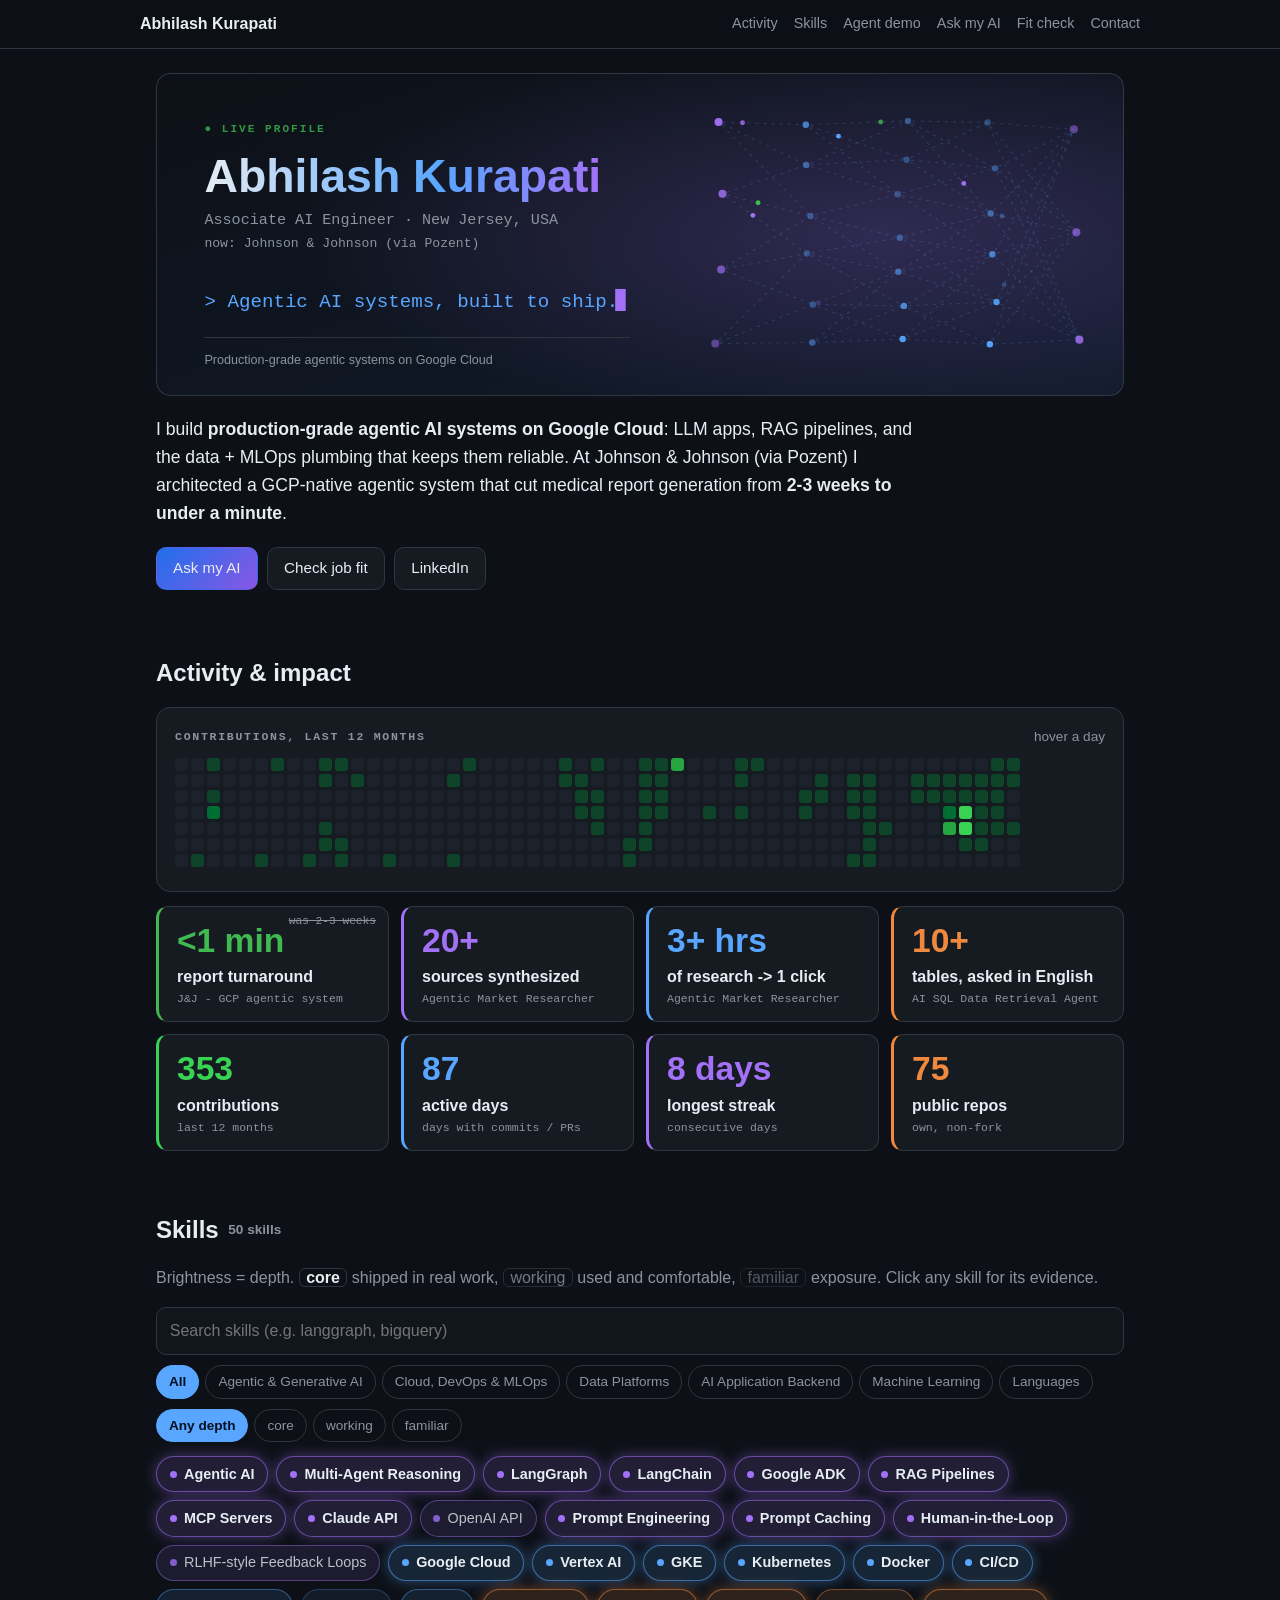
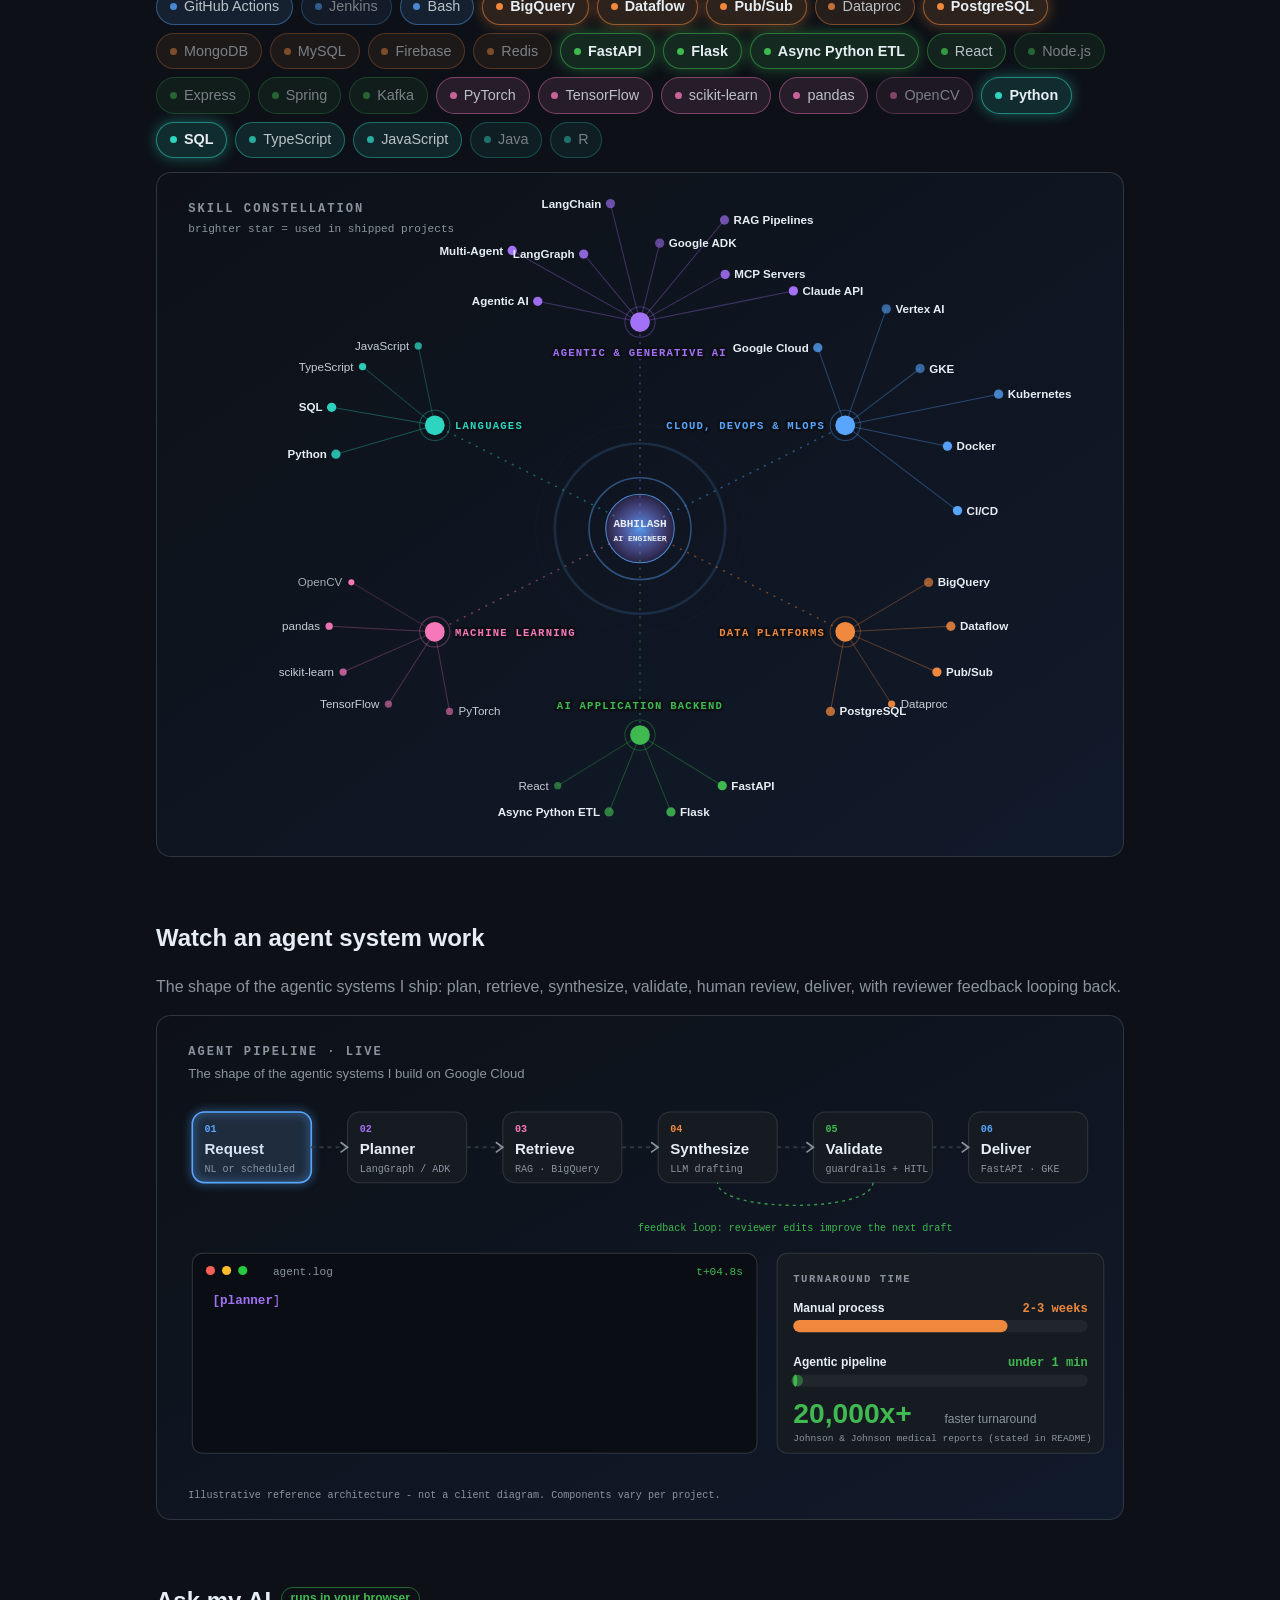
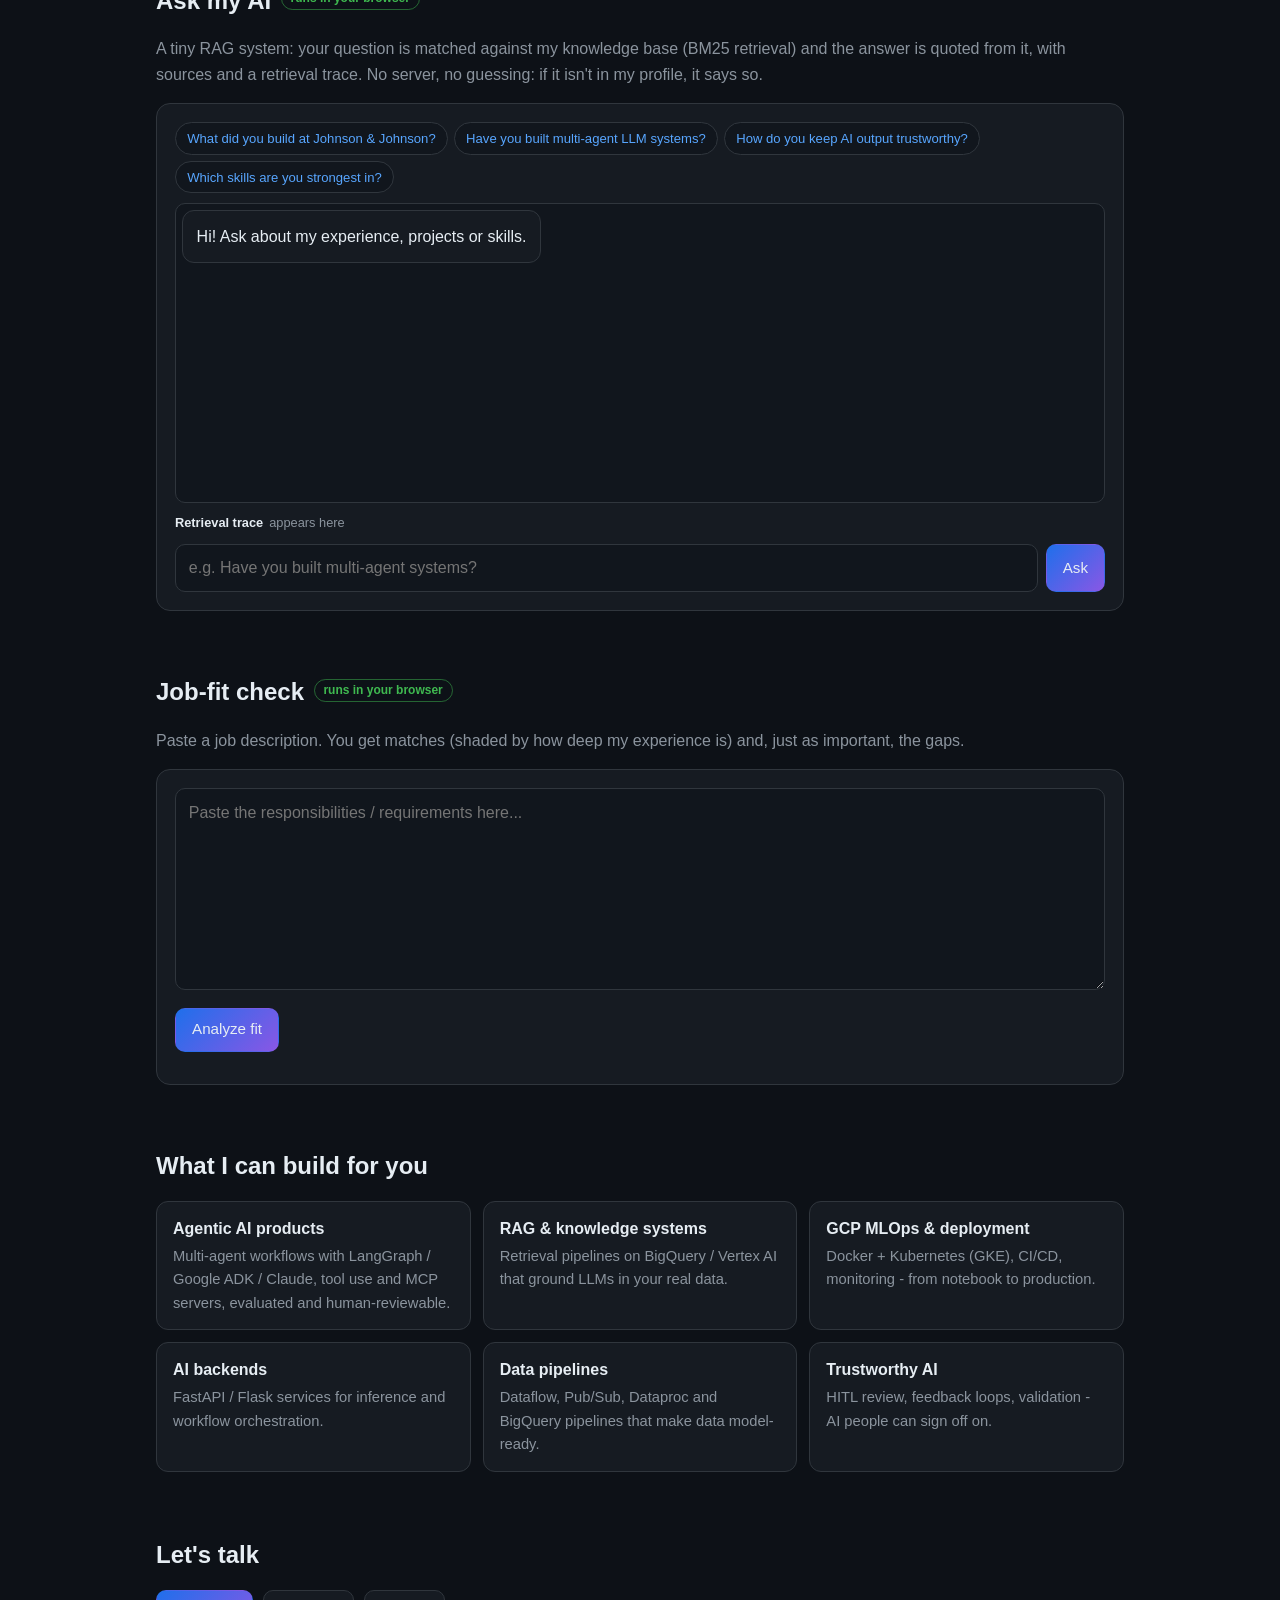
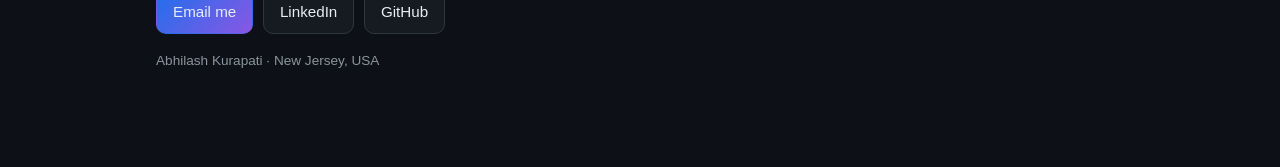
==== commit ca4e90ab: "chore: refresh profile assets" ====
--- a/docs/index.html
+++ b/docs/index.html
@@ -88,7 +88,7 @@
   </section>
 </main>
 <div id="tip" class="tip" hidden></div>
-<script type="application/json" id="data">{"repo":"akurapati1/akurapati1","email":"abhilash.kurapati1301@gmail.com","categories":[{"id":"ai","name":"Agentic & Generative AI","color":"#a371f7","skills":[{"name":"Agentic AI","level":"core","graph":true},{"name":"Multi-Agent Reasoning","short":"Multi-Agent","level":"core","graph":true},{"name":"LangGraph","level":"core","graph":true,"logo":""},{"name":"LangChain","level":"core","graph":true,"logo":"langchain"},{"name":"Google ADK","level":"core","graph":true,"logo":"google"},{"name":"RAG Pipelines","level":"core","graph":true},{"name":"MCP Servers","level":"core","graph":true},{"name":"Claude API","level":"core","graph":true,"logo":"anthropic"},{"name":"OpenAI API","level":"working"},{"name":"Prompt Engineering","level":"core"},{"name":"Prompt Caching","level":"core"},{"name":"Human-in-the-Loop","level":"core"},{"name":"RLHF-style Feedback Loops","level":"working"}]},{"id":"cloud","name":"Cloud, DevOps & MLOps","color":"#58a6ff","skills":[{"name":"Google Cloud","level":"core","graph":true,"logo":"googlecloud"},{"name":"Vertex AI","level":"core","graph":true,"logo":"googlecloud"},{"name":"GKE","level":"core","graph":true,"logo":"googlecloud"},{"name":"Kubernetes","level":"core","graph":true,"logo":"kubernetes"},{"name":"Docker","level":"core","graph":true,"logo":"docker"},{"name":"CI/CD","level":"core","graph":true},{"name":"GitHub Actions","level":"working","logo":"githubactions"},{"name":"Jenkins","level":"familiar","logo":"jenkins"},{"name":"Bash","level":"working","logo":"gnubash"}]},{"id":"data","name":"Data Platforms","color":"#f0883e","skills":[{"name":"BigQuery","level":"core","graph":true,"logo":"googlebigquery"},{"name":"Dataflow","level":"core","graph":true,"logo":"googlecloud"},{"name":"Pub/Sub","level":"core","graph":true,"logo":"googlecloud"},{"name":"Dataproc","level":"working","graph":true,"logo":"googlecloud"},{"name":"PostgreSQL","level":"core","graph":true,"logo":"postgresql"},{"name":"MongoDB","level":"familiar","logo":"mongodb"},{"name":"MySQL","level":"familiar","logo":"mysql"},{"name":"Firebase","level":"familiar","logo":"firebase"},{"name":"Redis","level":"familiar","logo":"redis"}]},{"id":"backend","name":"AI Application Backend","color":"#3fb950","skills":[{"name":"FastAPI","level":"core","graph":true,"logo":"fastapi"},{"name":"Flask","level":"core","graph":true,"logo":"flask"},{"name":"Async Python ETL","level":"core","graph":true},{"name":"React","level":"working","graph":true,"logo":"react"},{"name":"Node.js","level":"familiar","logo":"nodedotjs"},{"name":"Express","level":"familiar","logo":"express"},{"name":"Spring","level":"familiar","logo":"spring"},{"name":"Kafka","level":"familiar","logo":"apachekafka"}]},{"id":"ml","name":"Machine Learning","color":"#f778ba","skills":[{"name":"PyTorch","level":"working","graph":true,"logo":"pytorch"},{"name":"TensorFlow","level":"working","graph":true,"logo":"tensorflow"},{"name":"scikit-learn","level":"working","graph":true,"logo":"scikitlearn"},{"name":"pandas","level":"working","graph":true,"logo":"pandas"},{"name":"OpenCV","level":"familiar","graph":true,"logo":"opencv"}]},{"id":"lang","name":"Languages","color":"#2dd4bf","skills":[{"name":"Python","level":"core","graph":true,"logo":"python"},{"name":"SQL","level":"core","graph":true,"logo":"postgresql"},{"name":"TypeScript","level":"working","graph":true,"logo":"typescript"},{"name":"JavaScript","level":"working","graph":true,"logo":"javascript"},{"name":"Java","level":"familiar","logo":"openjdk"},{"name":"R","level":"familiar","logo":"r"}]}],"chunks":[{"title":"Summary","kind":"summary","lines":["AI Engineer based in New Jersey, USA (originally from India).","Builds production-grade agentic AI systems on Google Cloud: LLM-powered apps, RAG pipelines, and the data + MLOps infrastructure that keeps them reliable at scale.","Current role: Associate AI Engineer on enterprise AI for Johnson & Johnson, via Pozent."]},{"title":"Experience \u203a Associate AI Engineer - Johnson & Johnson (via Pozent)","kind":"experience","lines":["Architected a GCP-native agentic system for medical report generation.","Cut report turnaround from 2-3 weeks to under a minute.","Stack and practices: Google Cloud, Vertex AI, GKE, Docker, Kubernetes, CI/CD, BigQuery, Dataflow, Pub/Sub, Dataproc, FastAPI/Flask microservices, human-in-the-loop review, RLHF-inspired feedback loops, validation and monitoring."]},{"title":"Projects \u203a Agentic Market Researcher","kind":"project","lines":["Agentic AI research platform that synthesizes 20+ news, SEC/EDGAR and Reddit sources through async Python ETL.","Orchestrates Claude Haiku and Sonnet agents with prompt caching and weighted ranking.","Turns 3+ hours of manual research into one-click insights.","Tech: Claude API, multi-agent reasoning, prompt caching, FastAPI."]},{"title":"Projects \u203a AI SQL Data Retrieval Agent","kind":"project","lines":["LLM-powered SQL agent that converts natural-language prompts into context-aware queries across 10+ PostgreSQL tables.","3-stage LangChain workflow (generation, execution, formatting) with a React visualization interface.","Tech: LangChain, OpenAI, PostgreSQL, React."]},{"title":"Focus areas \u203a Agentic and generative AI","kind":"focus","lines":["Agentic and generative AI: LangChain, LangGraph, Google ADK, RAG, prompt engineering, MCP servers, multi-agent reasoning."]},{"title":"Focus areas \u203a GCP MLOps and deployment","kind":"focus","lines":["GCP MLOps and deployment: Vertex AI, GKE, Docker, Kubernetes, CI/CD, model-ready pipelines on BigQuery, Dataflow, Pub/Sub and Dataproc."]},{"title":"Focus areas \u203a AI application backend","kind":"focus","lines":["AI application backend: FastAPI and Flask microservices for inference and workflow orchestration."]},{"title":"Focus areas \u203a Trustworthy AI","kind":"focus","lines":["Trustworthy AI: human-in-the-loop review, RLHF-inspired feedback loops, validation and monitoring."]},{"title":"Contact","kind":"contact","lines":["Email: abhilash.kurapati1301@gmail.com","LinkedIn: https://www.linkedin.com/in/kurapati-abhilash/"]},{"title":"Skills \u203a Agentic & Generative AI","kind":"skills","lines":["core: Agentic AI, Multi-Agent Reasoning, LangGraph, LangChain, Google ADK, RAG Pipelines, MCP Servers, Claude API, Prompt Engineering, Prompt Caching, Human-in-the-Loop","working: OpenAI API, RLHF-style Feedback Loops"]},{"title":"Skills \u203a Cloud, DevOps & MLOps","kind":"skills","lines":["core: Google Cloud, Vertex AI, GKE, Kubernetes, Docker, CI/CD","working: GitHub Actions, Bash","familiar: Jenkins"]},{"title":"Skills \u203a Data Platforms","kind":"skills","lines":["core: BigQuery, Dataflow, Pub/Sub, PostgreSQL","working: Dataproc","familiar: MongoDB, MySQL, Firebase, Redis"]},{"title":"Skills \u203a AI Application Backend","kind":"skills","lines":["core: FastAPI, Flask, Async Python ETL","working: React","familiar: Node.js, Express, Spring, Kafka"]},{"title":"Skills \u203a Machine Learning","kind":"skills","lines":["working: PyTorch, TensorFlow, scikit-learn, pandas","familiar: OpenCV"]},{"title":"Skills \u203a Languages","kind":"skills","lines":["core: Python, SQL","working: TypeScript, JavaScript","familiar: Java, R"]},{"title":"What I can build \u203a Agentic AI products","kind":"offer","lines":["Multi-agent workflows with LangGraph / Google ADK / Claude, tool use and MCP servers, evaluated and human-reviewable."]},{"title":"What I can build \u203a RAG & knowledge systems","kind":"offer","lines":["Retrieval pipelines on BigQuery / Vertex AI that ground LLMs in your real data."]},{"title":"What I can build \u203a GCP MLOps & deployment","kind":"offer","lines":["Docker + Kubernetes (GKE), CI/CD, monitoring - from notebook to production."]},{"title":"What I can build \u203a AI backends","kind":"offer","lines":["FastAPI / Flask services for inference and workflow orchestration."]},{"title":"What I can build \u203a Data pipelines","kind":"offer","lines":["Dataflow, Pub/Sub, Dataproc and BigQuery pipelines that make data model-ready."]},{"title":"What I can build \u203a Trustworthy AI","kind":"offer","lines":["HITL review, feedback loops, validation - AI people can sign off on."]}],"stats":{"weeks":[[["2025-11-23",0,0,0],["2025-11-24",0,0,1],["2025-11-25",0,0,2],["2025-11-26",0,0,3],["2025-11-27",0,0,4],["2025-11-28",0,0,5],["2025-11-29",0,0,6]],[["2025-11-30",0,0,0],["2025-12-01",0,0,1],["2025-12-02",0,0,2],["2025-12-03",0,0,3],["2025-12-04",0,0,4],["2025-12-05",0,0,5],["2025-12-06",3,1,6]],[["2025-12-07",4,1,0],["2025-12-08",0,0,1],["2025-12-09",5,1,2],["2025-12-10",11,2,3],["2025-12-11",0,0,4],["2025-12-12",0,0,5],["2025-12-13",0,0,6]],[["2025-12-14",0,0,0],["2025-12-15",0,0,1],["2025-12-16",0,0,2],["2025-12-17",0,0,3],["2025-12-18",0,0,4],["2025-12-19",0,0,5],["2025-12-20",0,0,6]],[["2025-12-21",0,0,0],["2025-12-22",0,0,1],["2025-12-23",0,0,2],["2025-12-24",0,0,3],["2025-12-25",0,0,4],["2025-12-26",0,0,5],["2025-12-27",0,0,6]],[["2025-12-28",0,0,0],["2025-12-29",0,0,1],["2025-12-30",0,0,2],["2025-12-31",0,0,3],["2026-01-01",0,0,4],["2026-01-02",0,0,5],["2026-01-03",3,1,6]],[["2026-01-04",1,1,0],["2026-01-05",0,0,1],["2026-01-06",0,0,2],["2026-01-07",0,0,3],["2026-01-08",0,0,4],["2026-01-09",0,0,5],["2026-01-10",0,0,6]],[["2026-01-11",0,0,0],["2026-01-12",0,0,1],["2026-01-13",0,0,2],["2026-01-14",0,0,3],["2026-01-15",0,0,4],["2026-01-16",0,0,5],["2026-01-17",0,0,6]],[["2026-01-18",0,0,0],["2026-01-19",0,0,1],["2026-01-20",0,0,2],["2026-01-21",0,0,3],["2026-01-22",0,0,4],["2026-01-23",0,0,5],["2026-01-24",6,1,6]],[["2026-01-25",5,1,0],["2026-01-26",1,1,1],["2026-01-27",0,0,2],["2026-01-28",0,0,3],["2026-01-29",1,1,4],["2026-01-30",2,1,5],["2026-01-31",0,0,6]],[["2026-02-01",1,1,0],["2026-02-02",0,0,1],["2026-02-03",0,0,2],["2026-02-04",0,0,3],["2026-02-05",0,0,4],["2026-02-06",1,1,5],["2026-02-07",1,1,6]],[["2026-02-08",0,0,0],["2026-02-09",2,1,1],["2026-02-10",0,0,2],["2026-02-11",0,0,3],["2026-02-12",0,0,4],["2026-02-13",0,0,5],["2026-02-14",0,0,6]],[["2026-02-15",0,0,0],["2026-02-16",0,0,1],["2026-02-17",0,0,2],["2026-02-18",0,0,3],["2026-02-19",0,0,4],["2026-02-20",0,0,5],["2026-02-21",0,0,6]],[["2026-02-22",0,0,0],["2026-02-23",0,0,1],["2026-02-24",0,0,2],["2026-02-25",0,0,3],["2026-02-26",0,0,4],["2026-02-27",0,0,5],["2026-02-28",4,1,6]],[["2026-03-01",0,0,0],["2026-03-02",0,0,1],["2026-03-03",0,0,2],["2026-03-04",0,0,3],["2026-03-05",0,0,4],["2026-03-06",0,0,5],["2026-03-07",0,0,6]],[["2026-03-08",0,0,0],["2026-03-09",0,0,1],["2026-03-10",0,0,2],["2026-03-11",0,0,3],["2026-03-12",0,0,4],["2026-03-13",0,0,5],["2026-03-14",0,0,6]],[["2026-03-15",0,0,0],["2026-03-16",0,0,1],["2026-03-17",0,0,2],["2026-03-18",0,0,3],["2026-03-19",0,0,4],["2026-03-20",0,0,5],["2026-03-21",0,0,6]],[["2026-03-22",0,0,0],["2026-03-23",7,1,1],["2026-03-24",0,0,2],["2026-03-25",0,0,3],["2026-03-26",0,0,4],["2026-03-27",0,0,5],["2026-03-28",1,1,6]],[["2026-03-29",4,1,0],["2026-03-30",0,0,1],["2026-03-31",0,0,2],["2026-04-01",0,0,3],["2026-04-02",0,0,4],["2026-04-03",0,0,5],["2026-04-04",0,0,6]],[["2026-04-05",0,0,0],["2026-04-06",0,0,1],["2026-04-07",0,0,2],["2026-04-08",0,0,3],["2026-04-09",0,0,4],["2026-04-10",0,0,5],["2026-04-11",0,0,6]],[["2026-04-12",0,0,0],["2026-04-13",0,0,1],["2026-04-14",0,0,2],["2026-04-15",0,0,3],["2026-04-16",0,0,4],["2026-04-17",0,0,5],["2026-04-18",0,0,6]],[["2026-04-19",0,0,0],["2026-04-20",0,0,1],["2026-04-21",0,0,2],["2026-04-22",0,0,3],["2026-04-23",0,0,4],["2026-04-24",0,0,5],["2026-04-25",0,0,6]],[["2026-04-26",0,0,0],["2026-04-27",0,0,1],["2026-04-28",0,0,2],["2026-04-29",0,0,3],["2026-04-30",0,0,4],["2026-05-01",0,0,5],["2026-05-02",0,0,6]],[["2026-05-03",0,0,0],["2026-05-04",0,0,1],["2026-05-05",0,0,2],["2026-05-06",0,0,3],["2026-05-07",0,0,4],["2026-05-08",0,0,5],["2026-05-09",0,0,6]],[["2026-05-10",6,1,0],["2026-05-11",1,1,1],["2026-05-12",0,0,2],["2026-05-13",0,0,3],["2026-05-14",0,0,4],["2026-05-15",0,0,5],["2026-05-16",0,0,6]],[["2026-05-17",0,0,0],["2026-05-18",7,1,1],["2026-05-19",5,1,2],["2026-05-20",7,1,3],["2026-05-21",0,0,4],["2026-05-22",0,0,5],["2026-05-23",0,0,6]],[["2026-05-24",3,1,0],["2026-05-25",0,0,1],["2026-05-26",5,1,2],["2026-05-27",3,1,3],["2026-05-28",1,1,4],["2026-05-29",0,0,5],["2026-05-30",0,0,6]],[["2026-05-31",0,0,0],["2026-06-01",0,0,1],["2026-06-02",0,0,2],["2026-06-03",0,0,3],["2026-06-04",0,0,4],["2026-06-05",0,0,5],["2026-06-06",0,0,6]],[["2026-06-07",0,0,0],["2026-06-08",0,0,1],["2026-06-09",0,0,2],["2026-06-10",0,0,3],["2026-06-11",0,0,4],["2026-06-12",2,1,5],["2026-06-13",1,1,6]],[["2026-06-14",3,1,0],["2026-06-15",5,1,1],["2026-06-16",1,1,2],["2026-06-17",4,1,3],["2026-06-18",4,1,4],["2026-06-19",1,1,5],["2026-06-20",0,0,6]],[["2026-06-21",3,1,0],["2026-06-22",1,1,1],["2026-06-23",3,1,2],["2026-06-24",1,1,3],["2026-06-25",0,0,4],["2026-06-26",0,0,5],["2026-06-27",0,0,6]],[["2026-06-28",16,3,0],["2026-06-29",0,0,1],["2026-06-30",0,0,2],["2026-07-01",0,0,3],["2026-07-02",0,0,4],["2026-07-03",0,0,5],["2026-07-04",0,0,6]],[["2026-07-05",0,0,0],["2026-07-06",0,0,1],["2026-07-07",0,0,2],["2026-07-08",0,0,3],["2026-07-09",0,0,4],["2026-07-10",0,0,5],["2026-07-11",0,0,6]],[["2026-07-12",0,0,0],["2026-07-13",0,0,1],["2026-07-14",0,0,2],["2026-07-15",1,1,3],["2026-07-16",0,0,4],["2026-07-17",0,0,5],["2026-07-18",0,0,6]],[["2026-07-19",0,0,0],["2026-07-20",0,0,1],["2026-07-21",0,0,2],["2026-07-22",0,0,3],["2026-07-23",0,0,4],["2026-07-24",0,0,5],["2026-07-25",0,0,6]],[["2026-07-26",5,1,0],["2026-07-27",1,1,1],["2026-07-28",0,0,2],["2026-07-29",3,1,3],["2026-07-30",0,0,4],["2026-07-31",0,0,5],["2026-08-01",0,0,6]],[["2026-08-02",2,1,0],["2026-08-03",0,0,1],["2026-08-04",0,0,2],["2026-08-05",0,0,3],["2026-08-06",0,0,4],["2026-08-07",0,0,5],["2026-08-08",0,0,6]],[["2026-08-09",0,0,0],["2026-08-10",0,0,1],["2026-08-11",0,0,2],["2026-08-12",0,0,3],["2026-08-13",0,0,4],["2026-08-14",0,0,5],["2026-08-15",0,0,6]],[["2026-08-16",0,0,0],["2026-08-17",0,0,1],["2026-08-18",0,0,2],["2026-08-19",0,0,3],["2026-08-20",0,0,4],["2026-08-21",0,0,5],["2026-08-22",0,0,6]],[["2026-08-23",0,0,0],["2026-08-24",0,0,1],["2026-08-25",3,1,2],["2026-08-26",1,1,3],["2026-08-27",0,0,4],["2026-08-28",0,0,5],["2026-08-29",0,0,6]],[["2026-08-30",0,0,0],["2026-08-31",1,1,1],["2026-09-01",1,1,2],["2026-09-02",0,0,3],["2026-09-03",0,0,4],["2026-09-04",0,0,5],["2026-09-05",0,0,6]],[["2026-09-06",0,0,0],["2026-09-07",0,0,1],["2026-09-08",0,0,2],["2026-09-09",0,0,3],["2026-09-10",0,0,4],["2026-09-11",0,0,5],["2026-09-12",0,0,6]],[["2026-09-13",0,0,0],["2026-09-14",1,1,1],["2026-09-15",3,1,2],["2026-09-16",2,1,3],["2026-09-17",0,0,4],["2026-09-18",0,0,5],["2026-09-19",5,1,6]],[["2026-09-20",0,0,0],["2026-09-21",1,1,1],["2026-09-22",2,1,2],["2026-09-23",1,1,3],["2026-09-24",1,1,4],["2026-09-25",4,1,5],["2026-09-26",2,1,6]],[["2026-09-27",0,0,0],["2026-09-28",0,0,1],["2026-09-29",0,0,2],["2026-09-30",0,0,3],["2026-10-01",2,1,4],["2026-10-02",0,0,5],["2026-10-03",0,0,6]],[["2026-10-04",0,0,0],["2026-10-05",0,0,1],["2026-10-06",0,0,2],["2026-10-07",0,0,3],["2026-10-08",0,0,4],["2026-10-09",0,0,5],["2026-10-10",0,0,6]],[["2026-10-11",0,0,0],["2026-10-12",4,1,1],["2026-10-13",4,1,2],["2026-10-14",0,0,3],["2026-10-15",0,0,4],["2026-10-16",0,0,5],["2026-10-17",0,0,6]],[["2026-10-18",0,0,0],["2026-10-19",1,1,1],["2026-10-20",1,1,2],["2026-10-21",0,0,3],["2026-10-22",0,0,4],["2026-10-23",0,0,5],["2026-10-24",0,0,6]],[["2026-10-25",0,0,0],["2026-10-26",1,1,1],["2026-10-27",2,1,2],["2026-10-28",10,2,3],["2026-10-29",20,3,4],["2026-10-30",0,0,5],["2026-10-31",0,0,6]],[["2026-11-01",0,0,0],["2026-11-02",2,1,1],["2026-11-03",4,1,2],["2026-11-04",52,4,3],["2026-11-05",30,4,4],["2026-11-06",1,1,5],["2026-11-07",0,0,6]],[["2026-11-08",0,0,0],["2026-11-09",2,1,1],["2026-11-10",3,1,2],["2026-11-11",5,1,3],["2026-11-12",1,1,4],["2026-11-13",1,1,5],["2026-11-14",0,0,6]],[["2026-11-15",1,1,0],["2026-11-16",1,1,1],["2026-11-17",2,1,2],["2026-11-18",4,1,3],["2026-11-19",4,1,4],["2026-11-20",0,0,5],["2026-11-21",0,0,6]],[["2026-11-22",5,1,0],["2026-11-23",1,1,1],["2026-11-24",0,0,2],["2026-11-25",0,0,3],["2026-11-26",3,1,4],["2026-11-27",0,0,5]]],"summary":{"total":353,"active":87,"best":52,"longest":8,"current":1},"repos":75}}</script>
+<script type="application/json" id="data">{"repo":"akurapati1/akurapati1","email":"abhilash.kurapati1301@gmail.com","categories":[{"id":"ai","name":"Agentic & Generative AI","color":"#a371f7","skills":[{"name":"Agentic AI","level":"core","graph":true},{"name":"Multi-Agent Reasoning","short":"Multi-Agent","level":"core","graph":true},{"name":"LangGraph","level":"core","graph":true,"logo":""},{"name":"LangChain","level":"core","graph":true,"logo":"langchain"},{"name":"Google ADK","level":"core","graph":true,"logo":"google"},{"name":"RAG Pipelines","level":"core","graph":true},{"name":"MCP Servers","level":"core","graph":true},{"name":"Claude API","level":"core","graph":true,"logo":"anthropic"},{"name":"OpenAI API","level":"working"},{"name":"Prompt Engineering","level":"core"},{"name":"Prompt Caching","level":"core"},{"name":"Human-in-the-Loop","level":"core"},{"name":"RLHF-style Feedback Loops","level":"working"}]},{"id":"cloud","name":"Cloud, DevOps & MLOps","color":"#58a6ff","skills":[{"name":"Google Cloud","level":"core","graph":true,"logo":"googlecloud"},{"name":"Vertex AI","level":"core","graph":true,"logo":"googlecloud"},{"name":"GKE","level":"core","graph":true,"logo":"googlecloud"},{"name":"Kubernetes","level":"core","graph":true,"logo":"kubernetes"},{"name":"Docker","level":"core","graph":true,"logo":"docker"},{"name":"CI/CD","level":"core","graph":true},{"name":"GitHub Actions","level":"working","logo":"githubactions"},{"name":"Jenkins","level":"familiar","logo":"jenkins"},{"name":"Bash","level":"working","logo":"gnubash"}]},{"id":"data","name":"Data Platforms","color":"#f0883e","skills":[{"name":"BigQuery","level":"core","graph":true,"logo":"googlebigquery"},{"name":"Dataflow","level":"core","graph":true,"logo":"googlecloud"},{"name":"Pub/Sub","level":"core","graph":true,"logo":"googlecloud"},{"name":"Dataproc","level":"working","graph":true,"logo":"googlecloud"},{"name":"PostgreSQL","level":"core","graph":true,"logo":"postgresql"},{"name":"MongoDB","level":"familiar","logo":"mongodb"},{"name":"MySQL","level":"familiar","logo":"mysql"},{"name":"Firebase","level":"familiar","logo":"firebase"},{"name":"Redis","level":"familiar","logo":"redis"}]},{"id":"backend","name":"AI Application Backend","color":"#3fb950","skills":[{"name":"FastAPI","level":"core","graph":true,"logo":"fastapi"},{"name":"Flask","level":"core","graph":true,"logo":"flask"},{"name":"Async Python ETL","level":"core","graph":true},{"name":"React","level":"working","graph":true,"logo":"react"},{"name":"Node.js","level":"familiar","logo":"nodedotjs"},{"name":"Express","level":"familiar","logo":"express"},{"name":"Spring","level":"familiar","logo":"spring"},{"name":"Kafka","level":"familiar","logo":"apachekafka"}]},{"id":"ml","name":"Machine Learning","color":"#f778ba","skills":[{"name":"PyTorch","level":"working","graph":true,"logo":"pytorch"},{"name":"TensorFlow","level":"working","graph":true,"logo":"tensorflow"},{"name":"scikit-learn","level":"working","graph":true,"logo":"scikitlearn"},{"name":"pandas","level":"working","graph":true,"logo":"pandas"},{"name":"OpenCV","level":"familiar","graph":true,"logo":"opencv"}]},{"id":"lang","name":"Languages","color":"#2dd4bf","skills":[{"name":"Python","level":"core","graph":true,"logo":"python"},{"name":"SQL","level":"core","graph":true,"logo":"postgresql"},{"name":"TypeScript","level":"working","graph":true,"logo":"typescript"},{"name":"JavaScript","level":"working","graph":true,"logo":"javascript"},{"name":"Java","level":"familiar","logo":"openjdk"},{"name":"R","level":"familiar","logo":"r"}]}],"chunks":[{"title":"Summary","kind":"summary","lines":["AI Engineer based in New Jersey, USA (originally from India).","Builds production-grade agentic AI systems on Google Cloud: LLM-powered apps, RAG pipelines, and the data + MLOps infrastructure that keeps them reliable at scale.","Current role: Associate AI Engineer on enterprise AI for Johnson & Johnson, via Pozent."]},{"title":"Experience \u203a Associate AI Engineer - Johnson & Johnson (via Pozent)","kind":"experience","lines":["Architected a GCP-native agentic system for medical report generation.","Cut report turnaround from 2-3 weeks to under a minute.","Stack and practices: Google Cloud, Vertex AI, GKE, Docker, Kubernetes, CI/CD, BigQuery, Dataflow, Pub/Sub, Dataproc, FastAPI/Flask microservices, human-in-the-loop review, RLHF-inspired feedback loops, validation and monitoring."]},{"title":"Projects \u203a Agentic Market Researcher","kind":"project","lines":["Agentic AI research platform that synthesizes 20+ news, SEC/EDGAR and Reddit sources through async Python ETL.","Orchestrates Claude Haiku and Sonnet agents with prompt caching and weighted ranking.","Turns 3+ hours of manual research into one-click insights.","Tech: Claude API, multi-agent reasoning, prompt caching, FastAPI."]},{"title":"Projects \u203a AI SQL Data Retrieval Agent","kind":"project","lines":["LLM-powered SQL agent that converts natural-language prompts into context-aware queries across 10+ PostgreSQL tables.","3-stage LangChain workflow (generation, execution, formatting) with a React visualization interface.","Tech: LangChain, OpenAI, PostgreSQL, React."]},{"title":"Focus areas \u203a Agentic and generative AI","kind":"focus","lines":["Agentic and generative AI: LangChain, LangGraph, Google ADK, RAG, prompt engineering, MCP servers, multi-agent reasoning."]},{"title":"Focus areas \u203a GCP MLOps and deployment","kind":"focus","lines":["GCP MLOps and deployment: Vertex AI, GKE, Docker, Kubernetes, CI/CD, model-ready pipelines on BigQuery, Dataflow, Pub/Sub and Dataproc."]},{"title":"Focus areas \u203a AI application backend","kind":"focus","lines":["AI application backend: FastAPI and Flask microservices for inference and workflow orchestration."]},{"title":"Focus areas \u203a Trustworthy AI","kind":"focus","lines":["Trustworthy AI: human-in-the-loop review, RLHF-inspired feedback loops, validation and monitoring."]},{"title":"Contact","kind":"contact","lines":["Email: abhilash.kurapati1301@gmail.com","LinkedIn: https://www.linkedin.com/in/kurapati-abhilash/"]},{"title":"Skills \u203a Agentic & Generative AI","kind":"skills","lines":["core: Agentic AI, Multi-Agent Reasoning, LangGraph, LangChain, Google ADK, RAG Pipelines, MCP Servers, Claude API, Prompt Engineering, Prompt Caching, Human-in-the-Loop","working: OpenAI API, RLHF-style Feedback Loops"]},{"title":"Skills \u203a Cloud, DevOps & MLOps","kind":"skills","lines":["core: Google Cloud, Vertex AI, GKE, Kubernetes, Docker, CI/CD","working: GitHub Actions, Bash","familiar: Jenkins"]},{"title":"Skills \u203a Data Platforms","kind":"skills","lines":["core: BigQuery, Dataflow, Pub/Sub, PostgreSQL","working: Dataproc","familiar: MongoDB, MySQL, Firebase, Redis"]},{"title":"Skills \u203a AI Application Backend","kind":"skills","lines":["core: FastAPI, Flask, Async Python ETL","working: React","familiar: Node.js, Express, Spring, Kafka"]},{"title":"Skills \u203a Machine Learning","kind":"skills","lines":["working: PyTorch, TensorFlow, scikit-learn, pandas","familiar: OpenCV"]},{"title":"Skills \u203a Languages","kind":"skills","lines":["core: Python, SQL","working: TypeScript, JavaScript","familiar: Java, R"]},{"title":"What I can build \u203a Agentic AI products","kind":"offer","lines":["Multi-agent workflows with LangGraph / Google ADK / Claude, tool use and MCP servers, evaluated and human-reviewable."]},{"title":"What I can build \u203a RAG & knowledge systems","kind":"offer","lines":["Retrieval pipelines on BigQuery / Vertex AI that ground LLMs in your real data."]},{"title":"What I can build \u203a GCP MLOps & deployment","kind":"offer","lines":["Docker + Kubernetes (GKE), CI/CD, monitoring - from notebook to production."]},{"title":"What I can build \u203a AI backends","kind":"offer","lines":["FastAPI / Flask services for inference and workflow orchestration."]},{"title":"What I can build \u203a Data pipelines","kind":"offer","lines":["Dataflow, Pub/Sub, Dataproc and BigQuery pipelines that make data model-ready."]},{"title":"What I can build \u203a Trustworthy AI","kind":"offer","lines":["HITL review, feedback loops, validation - AI people can sign off on."]}],"stats":{"weeks":[[["2025-11-23",0,0,0],["2025-11-24",0,0,1],["2025-11-25",0,0,2],["2025-11-26",0,0,3],["2025-11-27",0,0,4],["2025-11-28",0,0,5],["2025-11-29",0,0,6]],[["2025-11-30",0,0,0],["2025-12-01",0,0,1],["2025-12-02",0,0,2],["2025-12-03",0,0,3],["2025-12-04",0,0,4],["2025-12-05",0,0,5],["2025-12-06",3,1,6]],[["2025-12-07",4,1,0],["2025-12-08",0,0,1],["2025-12-09",5,1,2],["2025-12-10",11,2,3],["2025-12-11",0,0,4],["2025-12-12",0,0,5],["2025-12-13",0,0,6]],[["2025-12-14",0,0,0],["2025-12-15",0,0,1],["2025-12-16",0,0,2],["2025-12-17",0,0,3],["2025-12-18",0,0,4],["2025-12-19",0,0,5],["2025-12-20",0,0,6]],[["2025-12-21",0,0,0],["2025-12-22",0,0,1],["2025-12-23",0,0,2],["2025-12-24",0,0,3],["2025-12-25",0,0,4],["2025-12-26",0,0,5],["2025-12-27",0,0,6]],[["2025-12-28",0,0,0],["2025-12-29",0,0,1],["2025-12-30",0,0,2],["2025-12-31",0,0,3],["2026-01-01",0,0,4],["2026-01-02",0,0,5],["2026-01-03",3,1,6]],[["2026-01-04",1,1,0],["2026-01-05",0,0,1],["2026-01-06",0,0,2],["2026-01-07",0,0,3],["2026-01-08",0,0,4],["2026-01-09",0,0,5],["2026-01-10",0,0,6]],[["2026-01-11",0,0,0],["2026-01-12",0,0,1],["2026-01-13",0,0,2],["2026-01-14",0,0,3],["2026-01-15",0,0,4],["2026-01-16",0,0,5],["2026-01-17",0,0,6]],[["2026-01-18",0,0,0],["2026-01-19",0,0,1],["2026-01-20",0,0,2],["2026-01-21",0,0,3],["2026-01-22",0,0,4],["2026-01-23",0,0,5],["2026-01-24",6,1,6]],[["2026-01-25",5,1,0],["2026-01-26",1,1,1],["2026-01-27",0,0,2],["2026-01-28",0,0,3],["2026-01-29",1,1,4],["2026-01-30",2,1,5],["2026-01-31",0,0,6]],[["2026-02-01",1,1,0],["2026-02-02",0,0,1],["2026-02-03",0,0,2],["2026-02-04",0,0,3],["2026-02-05",0,0,4],["2026-02-06",1,1,5],["2026-02-07",1,1,6]],[["2026-02-08",0,0,0],["2026-02-09",2,1,1],["2026-02-10",0,0,2],["2026-02-11",0,0,3],["2026-02-12",0,0,4],["2026-02-13",0,0,5],["2026-02-14",0,0,6]],[["2026-02-15",0,0,0],["2026-02-16",0,0,1],["2026-02-17",0,0,2],["2026-02-18",0,0,3],["2026-02-19",0,0,4],["2026-02-20",0,0,5],["2026-02-21",0,0,6]],[["2026-02-22",0,0,0],["2026-02-23",0,0,1],["2026-02-24",0,0,2],["2026-02-25",0,0,3],["2026-02-26",0,0,4],["2026-02-27",0,0,5],["2026-02-28",4,1,6]],[["2026-03-01",0,0,0],["2026-03-02",0,0,1],["2026-03-03",0,0,2],["2026-03-04",0,0,3],["2026-03-05",0,0,4],["2026-03-06",0,0,5],["2026-03-07",0,0,6]],[["2026-03-08",0,0,0],["2026-03-09",0,0,1],["2026-03-10",0,0,2],["2026-03-11",0,0,3],["2026-03-12",0,0,4],["2026-03-13",0,0,5],["2026-03-14",0,0,6]],[["2026-03-15",0,0,0],["2026-03-16",0,0,1],["2026-03-17",0,0,2],["2026-03-18",0,0,3],["2026-03-19",0,0,4],["2026-03-20",0,0,5],["2026-03-21",0,0,6]],[["2026-03-22",0,0,0],["2026-03-23",7,1,1],["2026-03-24",0,0,2],["2026-03-25",0,0,3],["2026-03-26",0,0,4],["2026-03-27",0,0,5],["2026-03-28",1,1,6]],[["2026-03-29",4,1,0],["2026-03-30",0,0,1],["2026-03-31",0,0,2],["2026-04-01",0,0,3],["2026-04-02",0,0,4],["2026-04-03",0,0,5],["2026-04-04",0,0,6]],[["2026-04-05",0,0,0],["2026-04-06",0,0,1],["2026-04-07",0,0,2],["2026-04-08",0,0,3],["2026-04-09",0,0,4],["2026-04-10",0,0,5],["2026-04-11",0,0,6]],[["2026-04-12",0,0,0],["2026-04-13",0,0,1],["2026-04-14",0,0,2],["2026-04-15",0,0,3],["2026-04-16",0,0,4],["2026-04-17",0,0,5],["2026-04-18",0,0,6]],[["2026-04-19",0,0,0],["2026-04-20",0,0,1],["2026-04-21",0,0,2],["2026-04-22",0,0,3],["2026-04-23",0,0,4],["2026-04-24",0,0,5],["2026-04-25",0,0,6]],[["2026-04-26",0,0,0],["2026-04-27",0,0,1],["2026-04-28",0,0,2],["2026-04-29",0,0,3],["2026-04-30",0,0,4],["2026-05-01",0,0,5],["2026-05-02",0,0,6]],[["2026-05-03",0,0,0],["2026-05-04",0,0,1],["2026-05-05",0,0,2],["2026-05-06",0,0,3],["2026-05-07",0,0,4],["2026-05-08",0,0,5],["2026-05-09",0,0,6]],[["2026-05-10",6,1,0],["2026-05-11",1,1,1],["2026-05-12",0,0,2],["2026-05-13",0,0,3],["2026-05-14",0,0,4],["2026-05-15",0,0,5],["2026-05-16",0,0,6]],[["2026-05-17",0,0,0],["2026-05-18",7,1,1],["2026-05-19",5,1,2],["2026-05-20",7,1,3],["2026-05-21",0,0,4],["2026-05-22",0,0,5],["2026-05-23",0,0,6]],[["2026-05-24",3,1,0],["2026-05-25",0,0,1],["2026-05-26",5,1,2],["2026-05-27",3,1,3],["2026-05-28",1,1,4],["2026-05-29",0,0,5],["2026-05-30",0,0,6]],[["2026-05-31",0,0,0],["2026-06-01",0,0,1],["2026-06-02",0,0,2],["2026-06-03",0,0,3],["2026-06-04",0,0,4],["2026-06-05",0,0,5],["2026-06-06",0,0,6]],[["2026-06-07",0,0,0],["2026-06-08",0,0,1],["2026-06-09",0,0,2],["2026-06-10",0,0,3],["2026-06-11",0,0,4],["2026-06-12",2,1,5],["2026-06-13",1,1,6]],[["2026-06-14",3,1,0],["2026-06-15",5,1,1],["2026-06-16",1,1,2],["2026-06-17",4,1,3],["2026-06-18",4,1,4],["2026-06-19",1,1,5],["2026-06-20",0,0,6]],[["2026-06-21",3,1,0],["2026-06-22",1,1,1],["2026-06-23",3,1,2],["2026-06-24",1,1,3],["2026-06-25",0,0,4],["2026-06-26",0,0,5],["2026-06-27",0,0,6]],[["2026-06-28",16,3,0],["2026-06-29",0,0,1],["2026-06-30",0,0,2],["2026-07-01",0,0,3],["2026-07-02",0,0,4],["2026-07-03",0,0,5],["2026-07-04",0,0,6]],[["2026-07-05",0,0,0],["2026-07-06",0,0,1],["2026-07-07",0,0,2],["2026-07-08",0,0,3],["2026-07-09",0,0,4],["2026-07-10",0,0,5],["2026-07-11",0,0,6]],[["2026-07-12",0,0,0],["2026-07-13",0,0,1],["2026-07-14",0,0,2],["2026-07-15",1,1,3],["2026-07-16",0,0,4],["2026-07-17",0,0,5],["2026-07-18",0,0,6]],[["2026-07-19",0,0,0],["2026-07-20",0,0,1],["2026-07-21",0,0,2],["2026-07-22",0,0,3],["2026-07-23",0,0,4],["2026-07-24",0,0,5],["2026-07-25",0,0,6]],[["2026-07-26",5,1,0],["2026-07-27",1,1,1],["2026-07-28",0,0,2],["2026-07-29",3,1,3],["2026-07-30",0,0,4],["2026-07-31",0,0,5],["2026-08-01",0,0,6]],[["2026-08-02",2,1,0],["2026-08-03",0,0,1],["2026-08-04",0,0,2],["2026-08-05",0,0,3],["2026-08-06",0,0,4],["2026-08-07",0,0,5],["2026-08-08",0,0,6]],[["2026-08-09",0,0,0],["2026-08-10",0,0,1],["2026-08-11",0,0,2],["2026-08-12",0,0,3],["2026-08-13",0,0,4],["2026-08-14",0,0,5],["2026-08-15",0,0,6]],[["2026-08-16",0,0,0],["2026-08-17",0,0,1],["2026-08-18",0,0,2],["2026-08-19",0,0,3],["2026-08-20",0,0,4],["2026-08-21",0,0,5],["2026-08-22",0,0,6]],[["2026-08-23",0,0,0],["2026-08-24",0,0,1],["2026-08-25",3,1,2],["2026-08-26",1,1,3],["2026-08-27",0,0,4],["2026-08-28",0,0,5],["2026-08-29",0,0,6]],[["2026-08-30",0,0,0],["2026-08-31",1,1,1],["2026-09-01",1,1,2],["2026-09-02",0,0,3],["2026-09-03",0,0,4],["2026-09-04",0,0,5],["2026-09-05",0,0,6]],[["2026-09-06",0,0,0],["2026-09-07",0,0,1],["2026-09-08",0,0,2],["2026-09-09",0,0,3],["2026-09-10",0,0,4],["2026-09-11",0,0,5],["2026-09-12",0,0,6]],[["2026-09-13",0,0,0],["2026-09-14",1,1,1],["2026-09-15",3,1,2],["2026-09-16",2,1,3],["2026-09-17",0,0,4],["2026-09-18",0,0,5],["2026-09-19",5,1,6]],[["2026-09-20",0,0,0],["2026-09-21",1,1,1],["2026-09-22",2,1,2],["2026-09-23",1,1,3],["2026-09-24",1,1,4],["2026-09-25",4,1,5],["2026-09-26",2,1,6]],[["2026-09-27",0,0,0],["2026-09-28",0,0,1],["2026-09-29",0,0,2],["2026-09-30",0,0,3],["2026-10-01",2,1,4],["2026-10-02",0,0,5],["2026-10-03",0,0,6]],[["2026-10-04",0,0,0],["2026-10-05",0,0,1],["2026-10-06",0,0,2],["2026-10-07",0,0,3],["2026-10-08",0,0,4],["2026-10-09",0,0,5],["2026-10-10",0,0,6]],[["2026-10-11",0,0,0],["2026-10-12",4,1,1],["2026-10-13",4,1,2],["2026-10-14",0,0,3],["2026-10-15",0,0,4],["2026-10-16",0,0,5],["2026-10-17",0,0,6]],[["2026-10-18",0,0,0],["2026-10-19",1,1,1],["2026-10-20",1,1,2],["2026-10-21",0,0,3],["2026-10-22",0,0,4],["2026-10-23",0,0,5],["2026-10-24",0,0,6]],[["2026-10-25",0,0,0],["2026-10-26",1,1,1],["2026-10-27",2,1,2],["2026-10-28",10,2,3],["2026-10-29",20,3,4],["2026-10-30",0,0,5],["2026-10-31",0,0,6]],[["2026-11-01",0,0,0],["2026-11-02",2,1,1],["2026-11-03",4,1,2],["2026-11-04",52,4,3],["2026-11-05",30,4,4],["2026-11-06",1,1,5],["2026-11-07",0,0,6]],[["2026-11-08",0,0,0],["2026-11-09",2,1,1],["2026-11-10",3,1,2],["2026-11-11",5,1,3],["2026-11-12",1,1,4],["2026-11-13",1,1,5],["2026-11-14",0,0,6]],[["2026-11-15",1,1,0],["2026-11-16",1,1,1],["2026-11-17",2,1,2],["2026-11-18",4,1,3],["2026-11-19",4,1,4],["2026-11-20",0,0,5],["2026-11-21",0,0,6]],[["2026-11-22",5,1,0],["2026-11-23",1,1,1],["2026-11-24",0,0,2],["2026-11-25",0,0,3],["2026-11-26",3,1,4],["2026-11-27",0,0,5],["2026-11-28",0,0,6]]],"summary":{"total":353,"active":87,"best":52,"longest":8,"current":0},"repos":75}}</script>
 <script src="app.js" defer></script>
 </body>
 </html>
